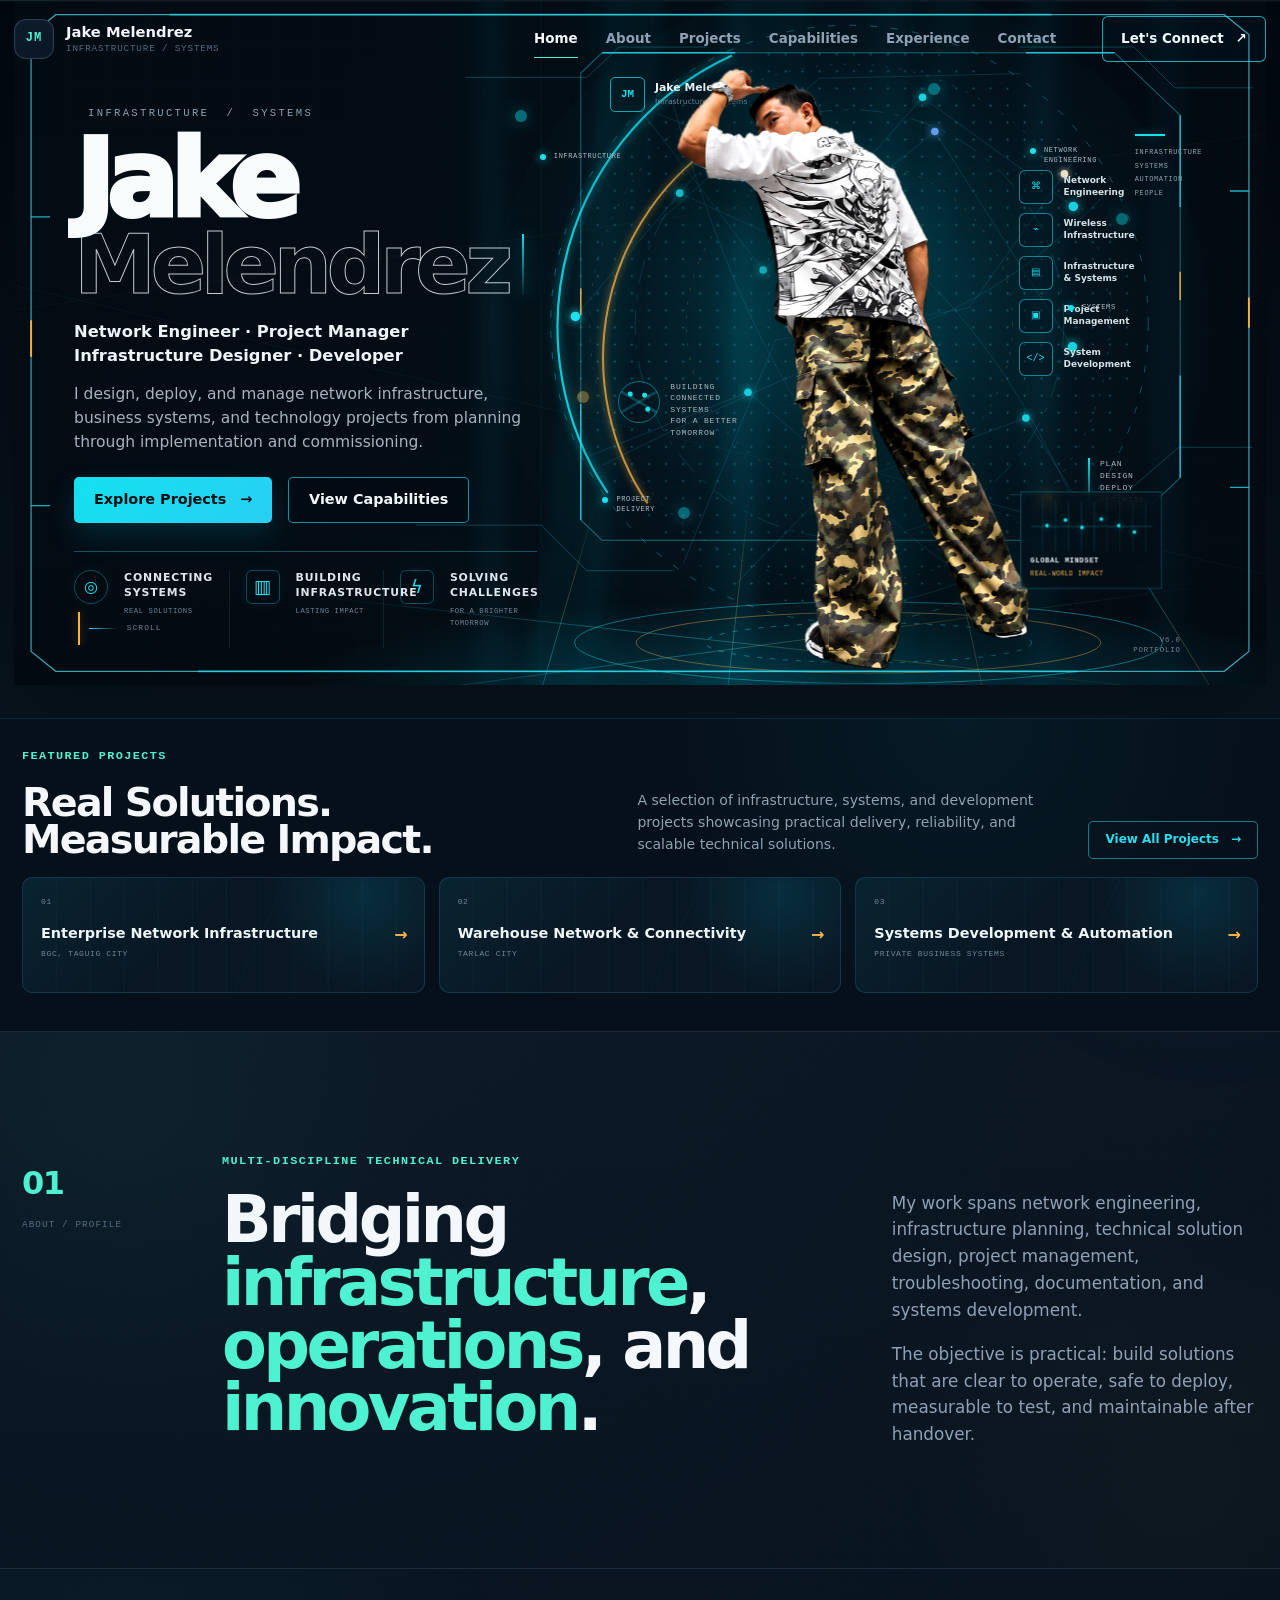
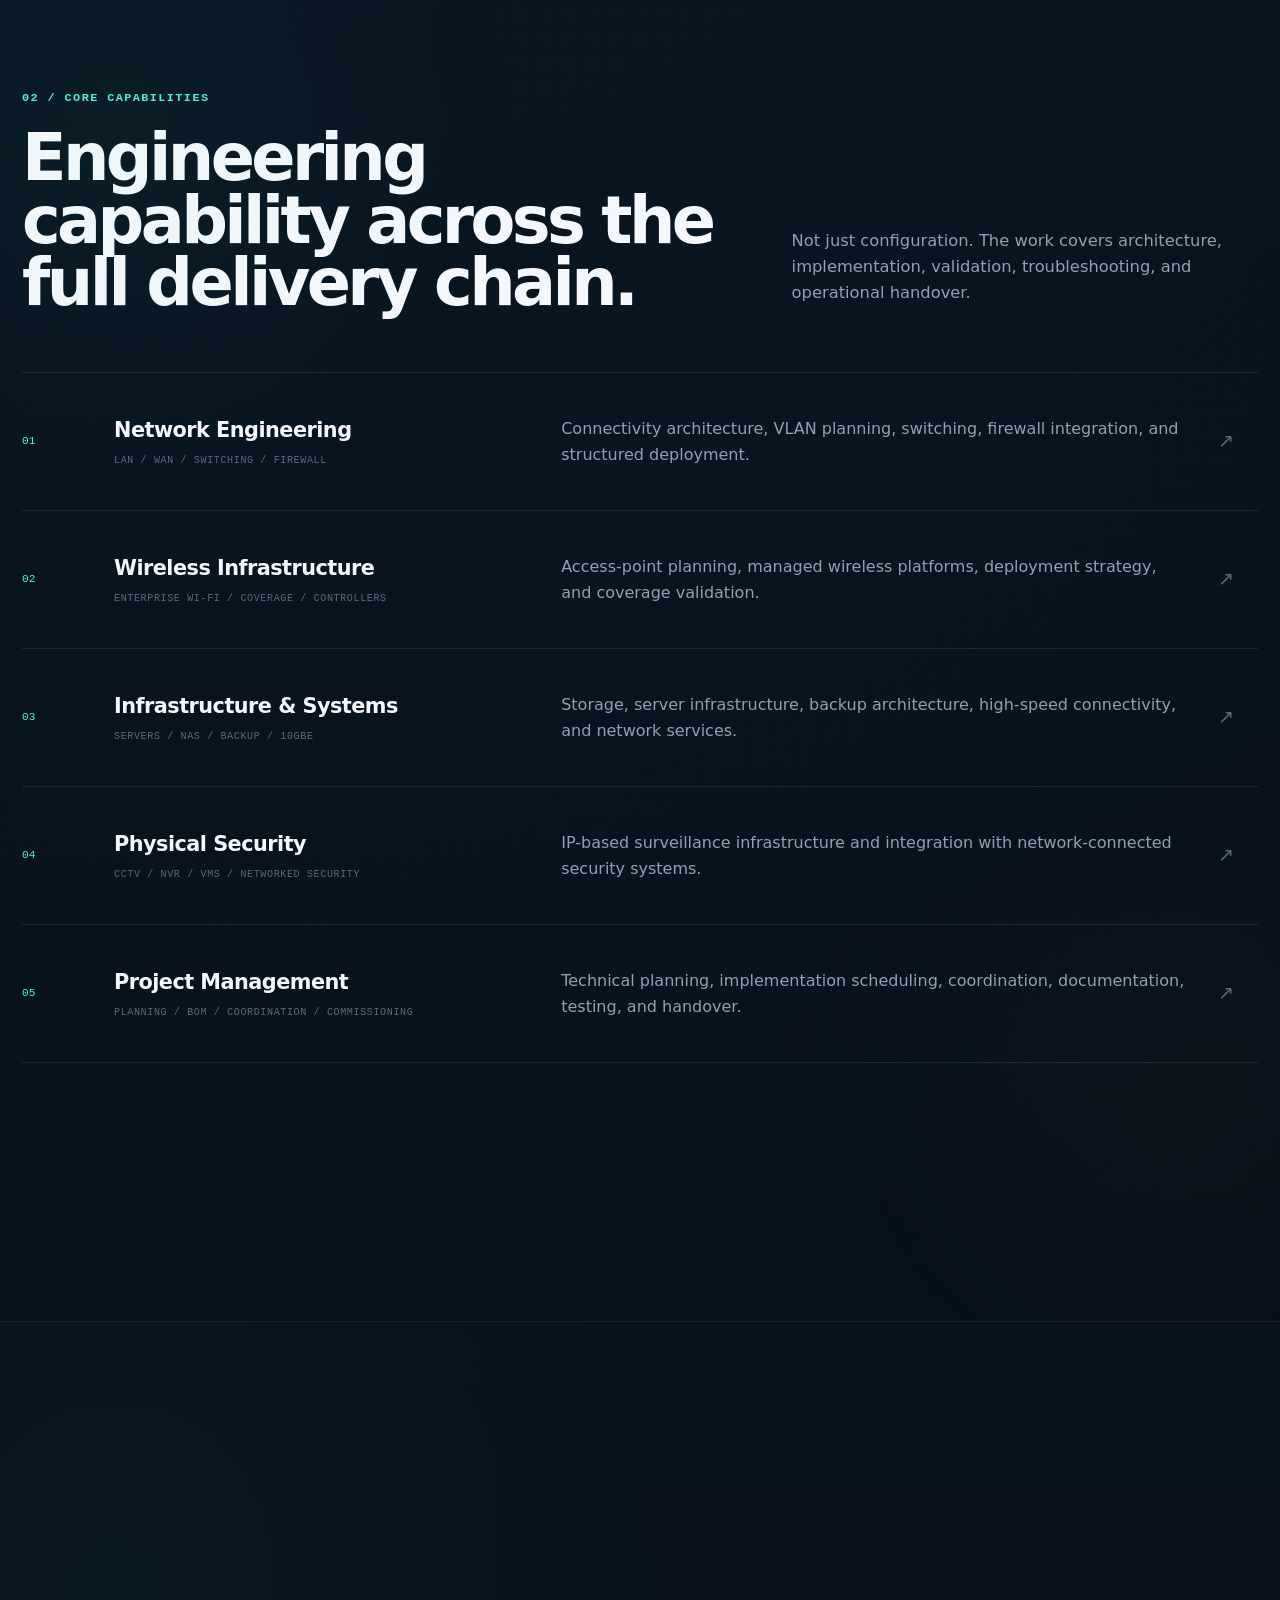
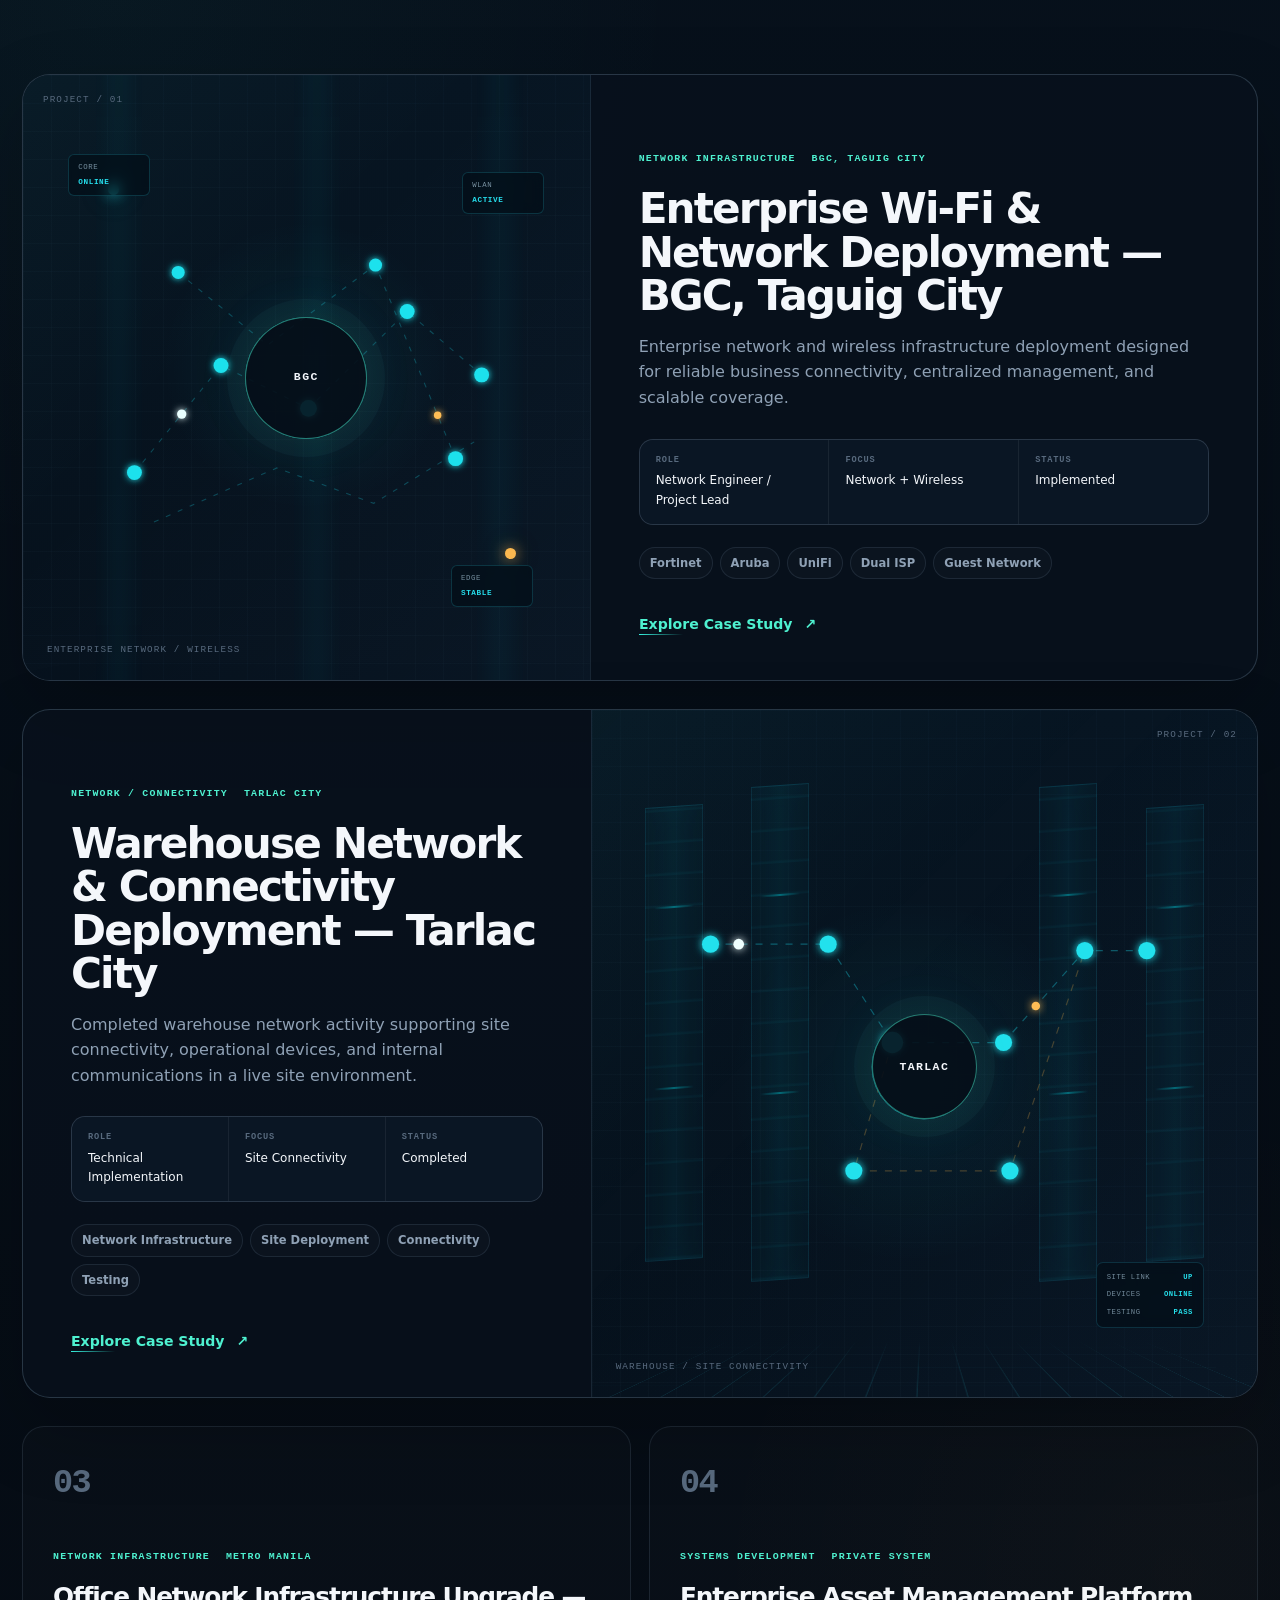
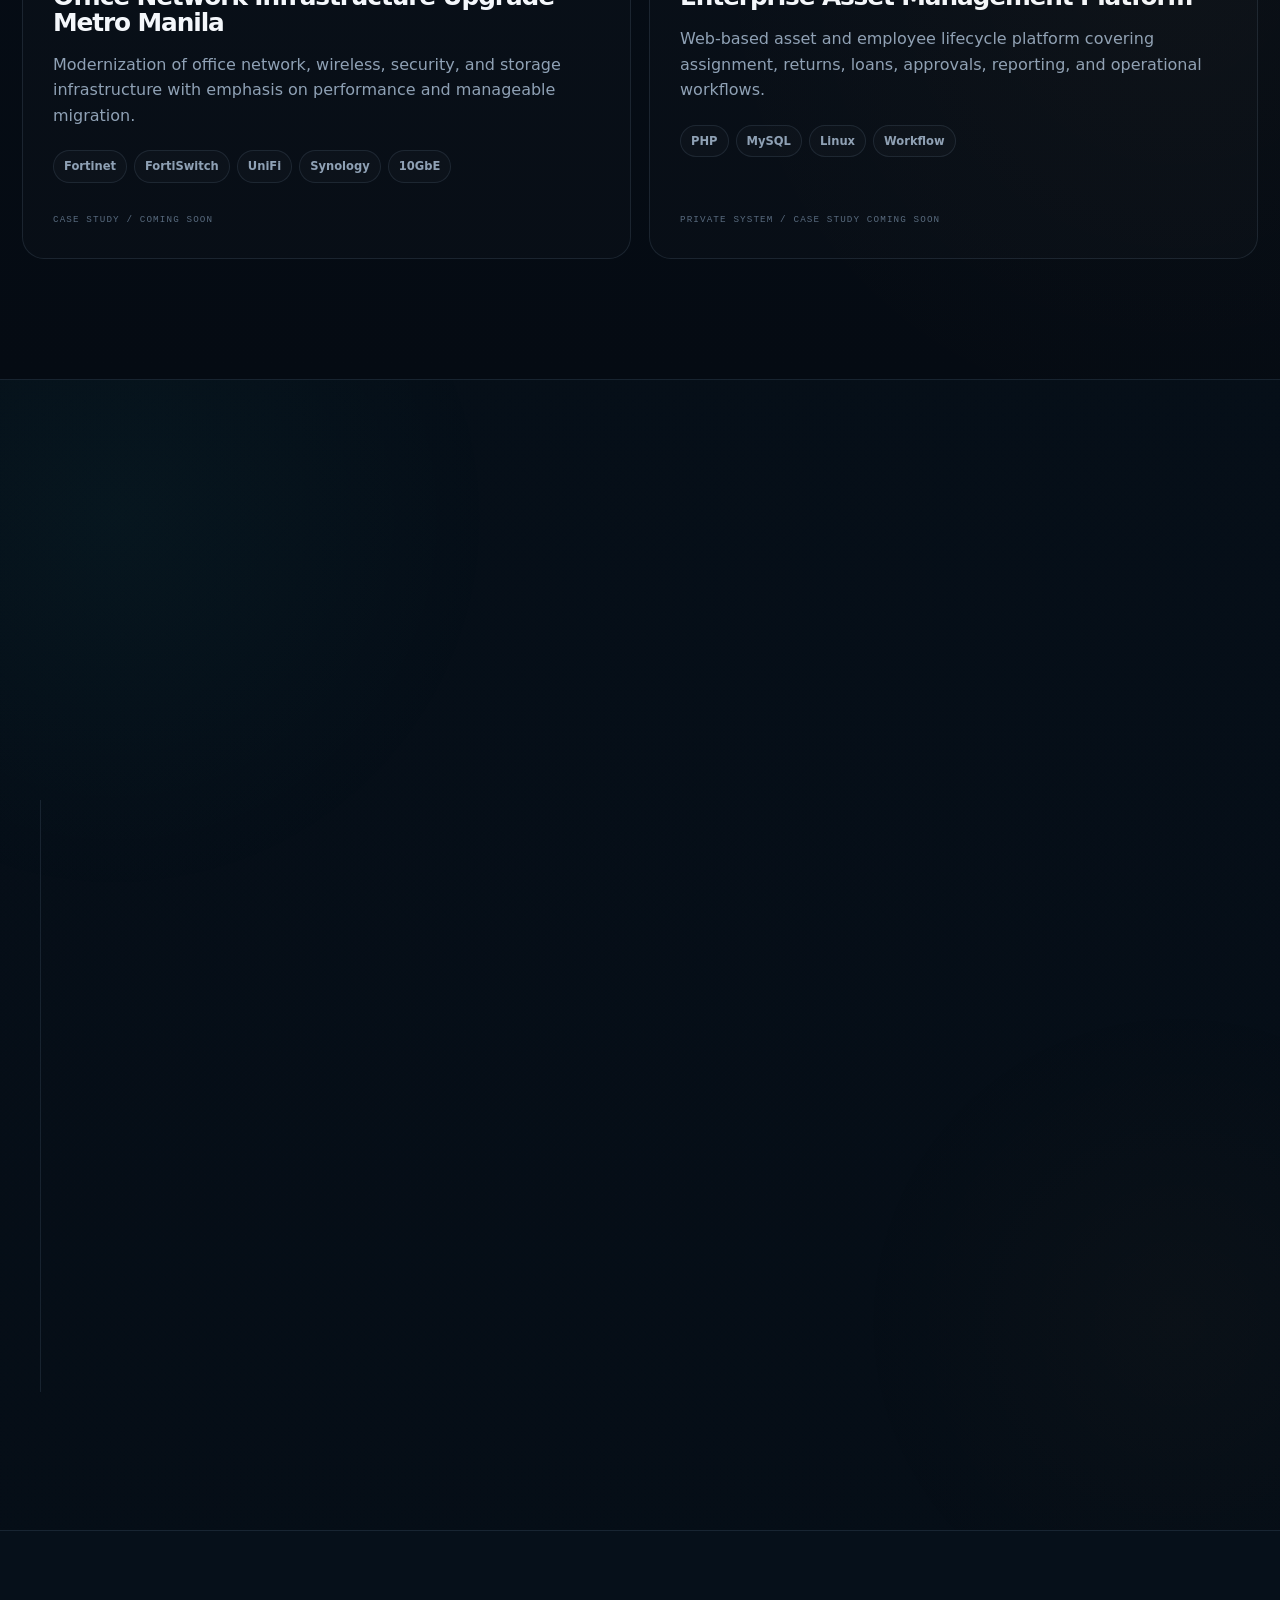
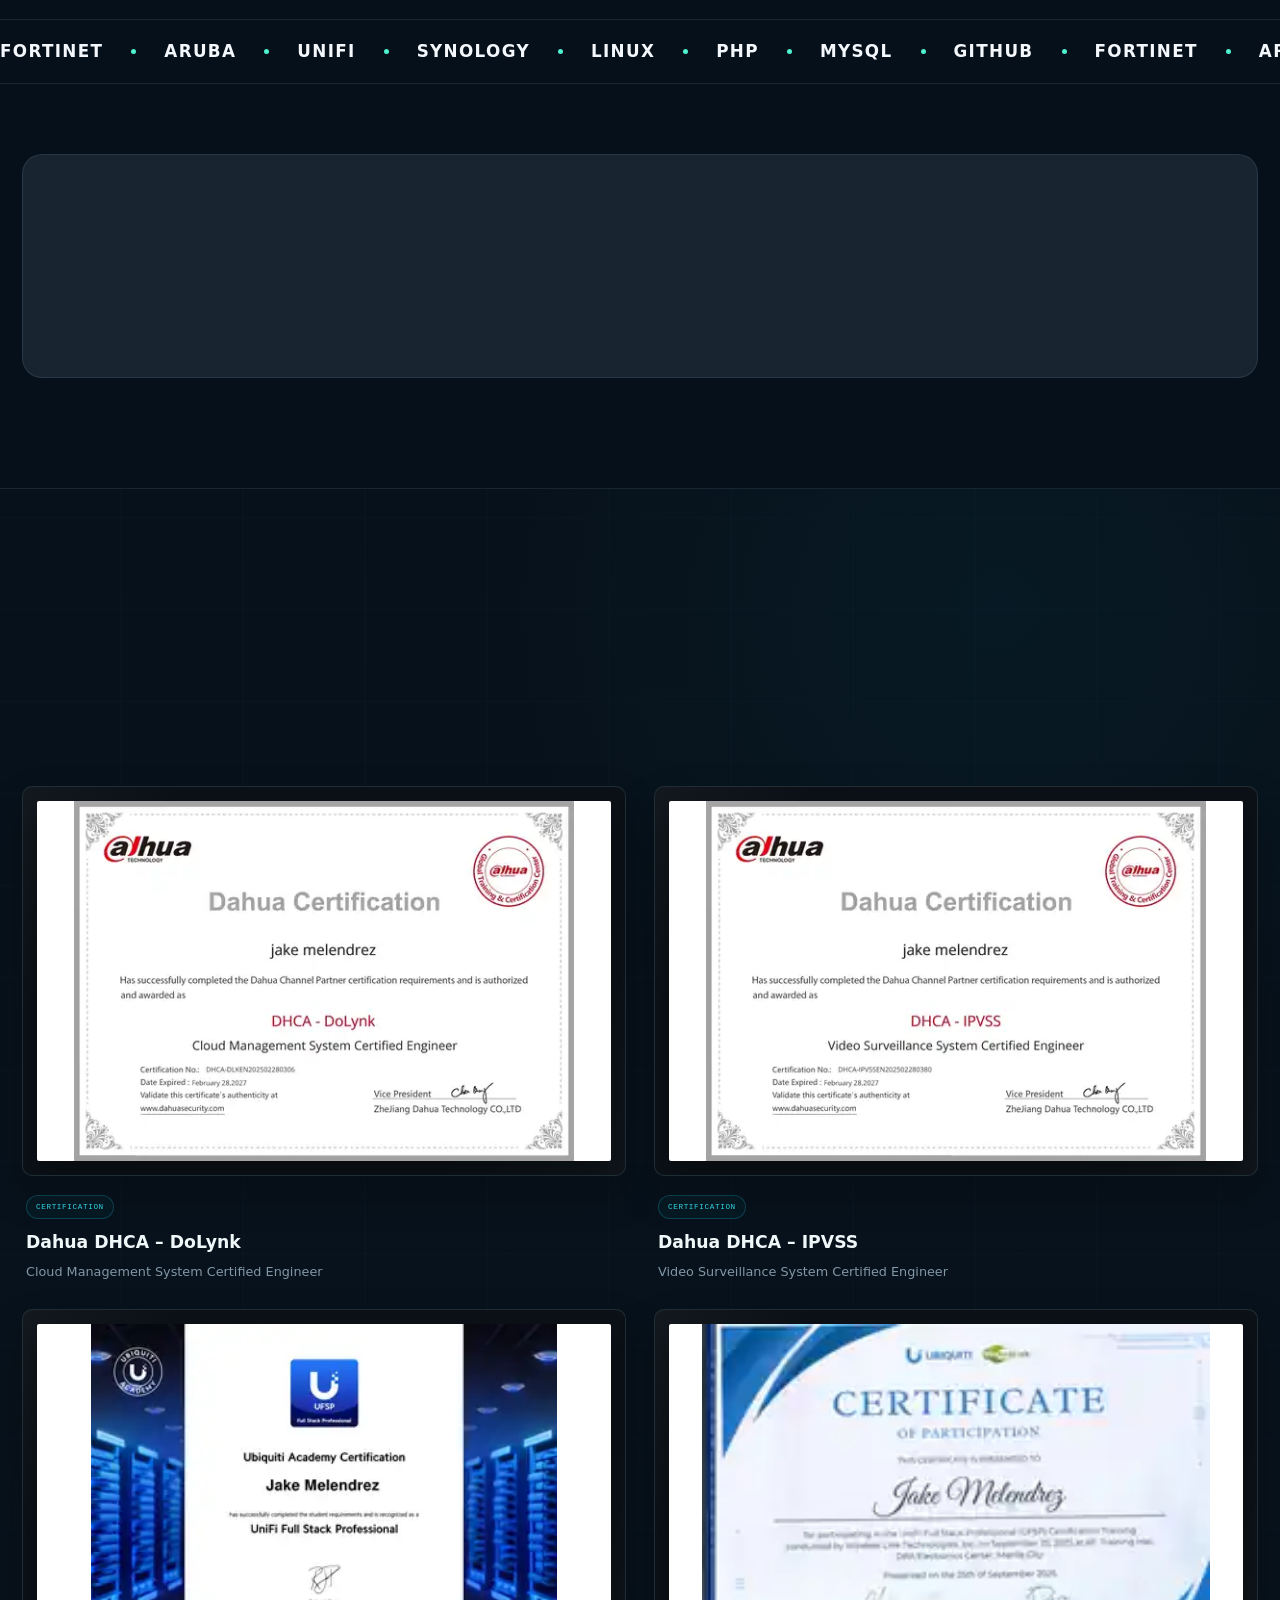
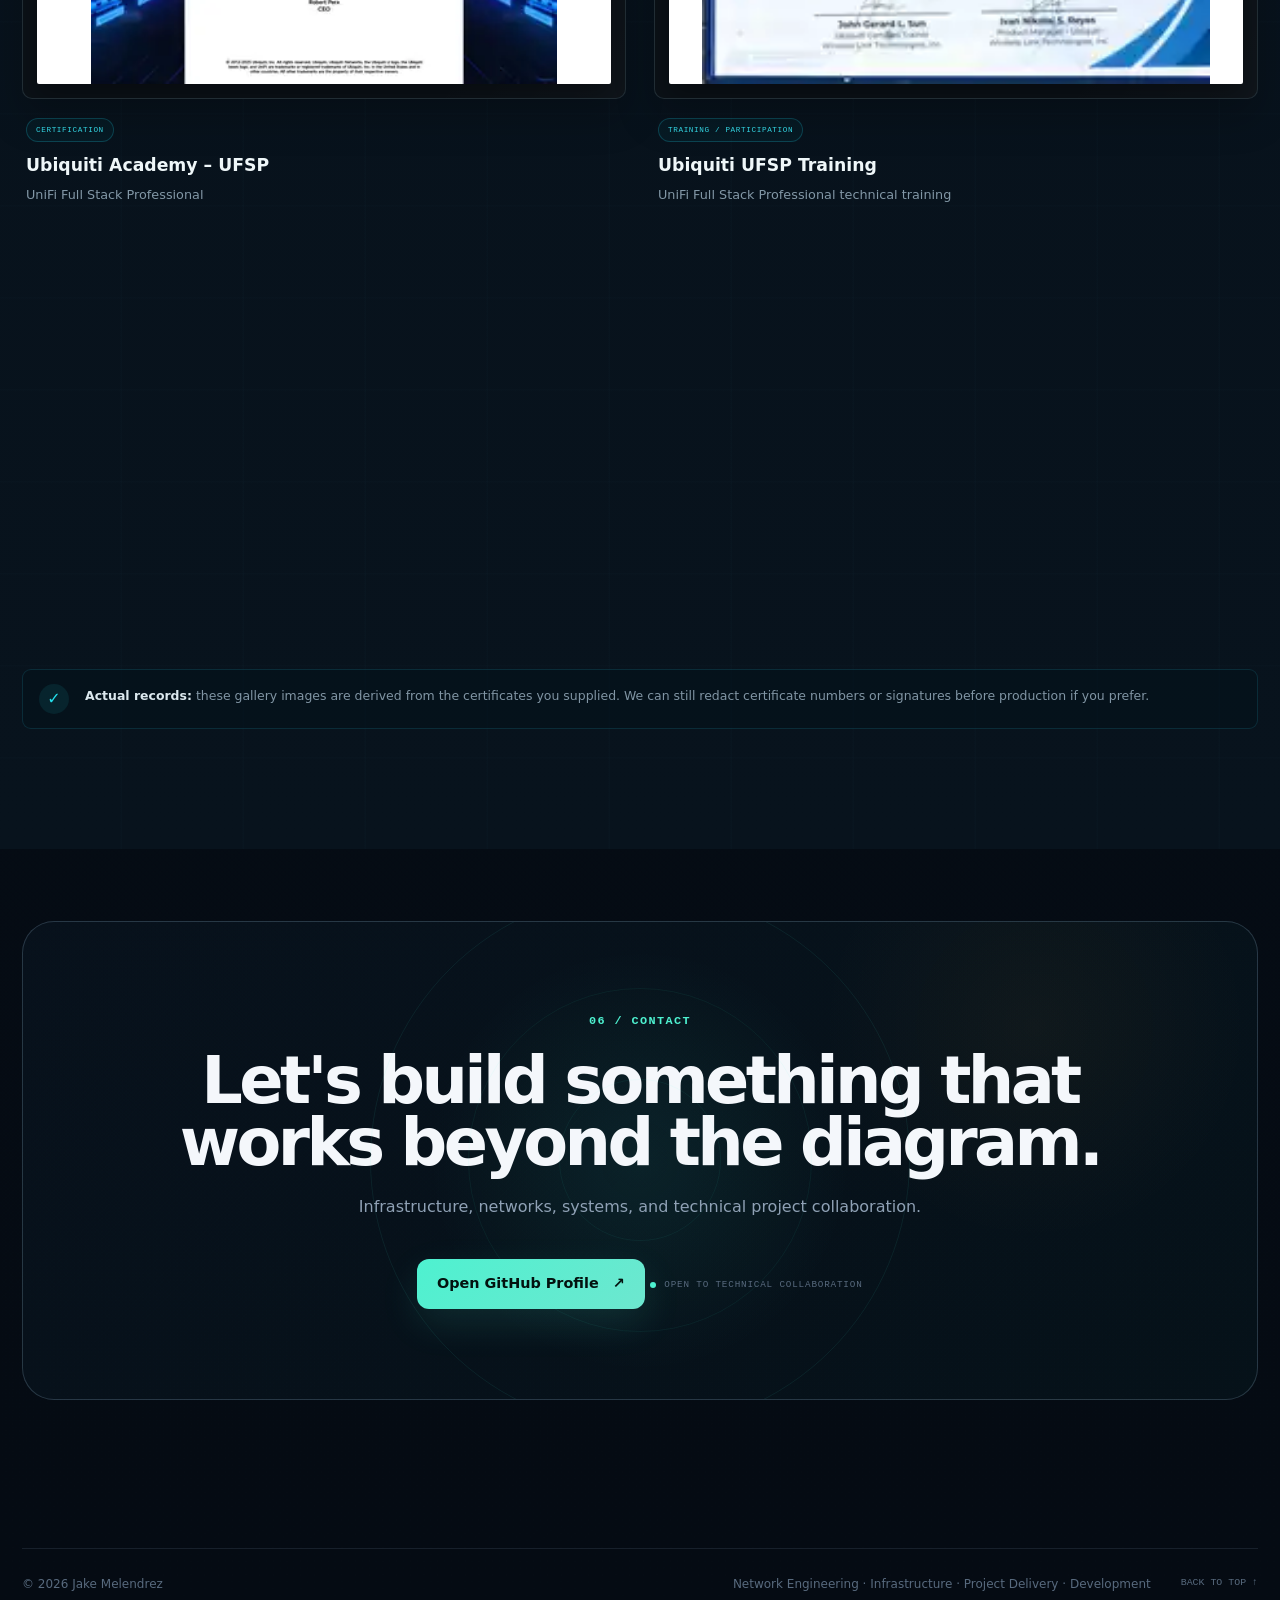
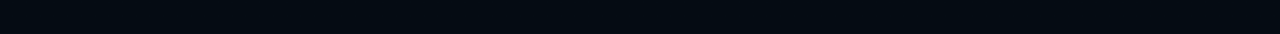
==== index.html @ 77857589 "revert(v6): remove GitHub activity section" ====
<!DOCTYPE html>
<html lang="en">
<head>
  <meta charset="UTF-8">
  <meta name="viewport" content="width=device-width, initial-scale=1.0">
  <meta name="theme-color" content="#050b13">
  <meta name="description" content="Professional portfolio of Jake Melendrez — Network Engineer, Project Manager, Infrastructure Designer, and Developer.">
  <meta property="og:title" content="Jake Melendrez | Network Engineer, Project Manager & Developer">
  <meta property="og:description" content="Network engineering, infrastructure design, project delivery, and systems development portfolio.">
  <meta property="og:type" content="website">
  <meta property="og:url" content="https://jumelendrez.github.io/">
  <title>Jake Melendrez | Network Engineer, Project Manager & Developer</title>
  <link rel="stylesheet" href="assets/css/styles.css">
  <link rel="stylesheet" href="assets/css/v6.css">
  <script src="assets/js/main.js" defer></script>
  <script src="assets/js/v6.js" defer></script>
</head>
<body class="v6-page">
  <a class="skip-link" href="#main-content">Skip to content</a>

  <div class="scroll-progress" aria-hidden="true"><span id="scroll-progress-bar"></span></div>
  <div class="ambient ambient-one" aria-hidden="true"></div>
  <div class="ambient ambient-two" aria-hidden="true"></div>
  <div class="cursor-glow" aria-hidden="true"></div>

  <header class="site-header">
    <div class="container nav-shell">
      <a class="brand" href="#home" aria-label="Jake Melendrez home">
        <span class="brand-mark" aria-hidden="true">JM</span>
        <span class="brand-copy">
          <strong>Jake Melendrez</strong>
          <small>Infrastructure / Systems</small>
        </span>
      </a>

      <button class="nav-toggle" type="button" aria-expanded="false" aria-controls="site-nav" aria-label="Open navigation">
        <span></span><span></span><span></span>
      </button>

      <nav class="site-nav v6-nav" id="site-nav" aria-label="Primary navigation">
        <a class="is-active" href="#home">Home</a>
        <a href="#about">About</a>
        <a href="#work">Projects</a>
        <a href="#expertise">Capabilities</a>
        <a href="#experience">Experience</a>
        <a href="#contact">Contact</a>
        <a class="nav-cta v6-connect" href="#contact">Let's Connect <span aria-hidden="true">↗</span></a>
      </nav>
    </div>
  </header>

  <main id="main-content">
    <section class="v6-hero" id="home" aria-labelledby="v6-title">
      <div class="container v6-wrap">
        <div class="v6-shell">
          <div class="v6-atmosphere" aria-hidden="true">
            <span class="v6-pillar p1"></span><span class="v6-pillar p2"></span><span class="v6-pillar p3"></span>
            <span class="v6-pillar p4"></span><span class="v6-pillar p5"></span><span class="v6-pillar p6"></span>
            <span class="v6-bokeh b1"></span><span class="v6-bokeh b2"></span><span class="v6-bokeh b3"></span>
            <span class="v6-bokeh b4"></span><span class="v6-bokeh b5"></span><span class="v6-bokeh b6"></span>
          </div>
          <svg class="v6-frame" viewBox="0 0 1320 900" preserveAspectRatio="none" aria-hidden="true">
            <path class="v6-frame-main" d="M44 18H1276L1302 44V856L1276 882H44L18 856V44Z"/>
            <path class="v6-frame-top" d="M164 18H1094"/>
            <path class="v6-frame-bottom" d="M194 882H1122"/>
            <path class="v6-frame-notch" d="M18 284H38M18 664H38M1282 250H1302M1282 640H1302"/>
            <path class="v6-frame-amber" d="M18 420V468M1302 390V430"/>
          </svg>

          <svg class="v6-scene" viewBox="0 0 1320 900" preserveAspectRatio="xMidYMid slice" aria-hidden="true">
            <defs>
              <pattern id="v6Grid" width="44" height="44" patternUnits="userSpaceOnUse">
                <path d="M44 0H0V44" fill="none" stroke="#2b8aa7" stroke-opacity=".075" stroke-width="1"/>
              </pattern>
              <pattern id="v6Dots" width="18" height="18" patternUnits="userSpaceOnUse">
                <circle cx="1.6" cy="1.6" r="1.1" fill="#20dbef" fill-opacity=".36"/>
              </pattern>
              <radialGradient id="v6Aura" cx="50%" cy="45%" r="56%">
                <stop offset="0%" stop-color="#16dff2" stop-opacity=".16"/>
                <stop offset="40%" stop-color="#16dff2" stop-opacity=".06"/>
                <stop offset="100%" stop-color="#16dff2" stop-opacity="0"/>
              </radialGradient>
              <linearGradient id="v6Floor" x1="0" y1="0" x2="1" y2="0">
                <stop offset="0%" stop-color="#0de4f4" stop-opacity="0"/>
                <stop offset="38%" stop-color="#0de4f4" stop-opacity=".62"/>
                <stop offset="66%" stop-color="#ffb548" stop-opacity=".42"/>
                <stop offset="100%" stop-color="#0de4f4" stop-opacity="0"/>
              </linearGradient>
              <filter id="v6GlowCyan" x="-80%" y="-80%" width="260%" height="260%">
                <feGaussianBlur stdDeviation="5" result="blur"/>
                <feMerge><feMergeNode in="blur"/><feMergeNode in="SourceGraphic"/></feMerge>
              </filter>
              <filter id="v6GlowAmber" x="-80%" y="-80%" width="260%" height="260%">
                <feGaussianBlur stdDeviation="4" result="blur"/>
                <feMerge><feMergeNode in="blur"/><feMergeNode in="SourceGraphic"/></feMerge>
              </filter>
              <clipPath id="v6GlobeClip">
                <circle cx="825" cy="430" r="300"/>
              </clipPath>
            </defs>

            <rect x="0" y="0" width="1320" height="900" fill="url(#v6Grid)" opacity=".42"/>
            <ellipse cx="825" cy="430" rx="380" ry="360" fill="url(#v6Aura)"/>

            <g class="v6-beams">
              <path d="M584 0L642 0L544 900L472 900Z"/>
              <path d="M744 0L790 0L706 900L646 900Z"/>
              <path d="M924 0L962 0L886 900L836 900Z"/>
            </g>

            <g clip-path="url(#v6GlobeClip)" class="v6-globe-dots">
              <rect x="500" y="100" width="650" height="650" fill="url(#v6Dots)"/>
              <path d="M532 242C646 130 795 102 942 143C1075 181 1149 280 1152 407C1155 538 1077 649 942 702C785 764 623 721 528 606C449 510 449 335 532 242Z"/>
              <path d="M560 184C695 236 788 271 888 365C982 454 1030 545 1084 667"/>
              <path d="M542 590C661 530 776 476 903 428C1000 391 1082 313 1140 242"/>
              <path d="M618 124C652 248 687 361 744 468C812 595 891 673 1011 730"/>
            </g>

            <g class="v6-orbits">
              <circle class="v6-orbit v6-orbit-1" cx="825" cy="430" r="315"/>
              <circle class="v6-orbit v6-orbit-2" cx="825" cy="430" r="274"/>
              <circle class="v6-orbit v6-orbit-3" cx="825" cy="430" r="226"/>
              <circle class="v6-orbit v6-orbit-4" cx="825" cy="430" r="172"/>
              <path class="v6-arc-cyan" d="M570 608A315 315 0 0 1 701 147"/>
              <path class="v6-arc-amber" d="M612 619A274 274 0 0 1 690 236"/>
            </g>

            <g class="v6-network">
              <path d="M536 422L646 292L765 346L902 191L1061 306"/>
              <path d="M606 206L734 373L915 227L1060 454"/>
              <path d="M548 570L718 502L829 596L1011 529L1090 655"/>
              <path d="M650 682L747 447L951 413L1067 250"/>
              <path d="M624 322L793 171L1005 166"/>
              <path d="M704 705L827 580L1006 628"/>
            </g>

            <g class="v6-nodes">
              <circle class="v6-node c" cx="536" cy="422" r="5"/>
              <circle class="v6-node c" cx="646" cy="292" r="4"/>
              <circle class="v6-node a" cx="765" cy="346" r="5"/>
              <circle class="v6-node c" cx="902" cy="191" r="4"/>
              <circle class="v6-node c" cx="1061" cy="306" r="5"/>
              <circle class="v6-node c" cx="734" cy="373" r="4"/>
              <circle class="v6-node b" cx="915" cy="227" r="4"/>
              <circle class="v6-node c" cx="1060" cy="454" r="5"/>
              <circle class="v6-node c" cx="718" cy="502" r="4"/>
              <circle class="v6-node a" cx="829" cy="596" r="4"/>
              <circle class="v6-node c" cx="1011" cy="529" r="4"/>
              <circle class="v6-node c" cx="827" cy="580" r="4"/>
            </g>

            <g class="v6-packets">
              <circle class="v6-packet c" r="5">
                <animateMotion dur="7s" repeatCount="indefinite" path="M536 422L646 292L765 346L902 191"/>
              </circle>
              <circle class="v6-packet a" r="4">
                <animateMotion dur="5.8s" repeatCount="indefinite" path="M650 682L747 447L951 413L1067 250"/>
              </circle>
            </g>

            <g class="v6-floor-rings">
              <ellipse cx="845" cy="766" rx="310" ry="43"/>
              <ellipse cx="845" cy="766" rx="245" ry="32"/>
              <ellipse cx="845" cy="766" rx="172" ry="21"/>
            </g>
            <g class="v6-floor-lines">
              <path d="M220 774H1250"/>
              <path d="M250 716L1198 820"/>
              <path d="M270 830L1204 706"/>
              <path d="M560 610L480 885"/>
              <path d="M720 606L688 892"/>
              <path d="M920 605L982 892"/>
              <path d="M1080 610L1246 878"/>
            </g>

            <g class="v6-circuit-traces">
              <path d="M420 170H548L582 138H674"/>
              <path d="M1004 138H1125L1168 181H1250"/>
              <path d="M368 642H500L548 690H640"/>
              <path d="M994 610H1114L1172 560H1250"/>
            </g>
          </svg>

          <div class="v6-copy" data-reveal="left">
            <p class="v6-eyebrow">INFRASTRUCTURE&nbsp;&nbsp;/&nbsp;&nbsp;SYSTEMS</p>
            <h1 id="v6-title" class="v6-title">
              <span class="v6-first">Jake</span>
              <span class="v6-last">Melendrez</span>
            </h1>
            <p class="v6-roles">Network Engineer · Project Manager<br>Infrastructure Designer · Developer</p>
            <p class="v6-summary">I design, deploy, and manage network infrastructure, business systems, and technology projects from planning through implementation and commissioning.</p>
            <div class="v6-actions">
              <a class="button button-primary magnetic" href="#work"><span>Explore Projects</span><b aria-hidden="true">→</b></a>
              <a class="button button-ghost magnetic" href="#expertise"><span>View Capabilities</span></a>
            </div>
            <div class="v6-value-strip" aria-label="Professional focus">
              <div class="v6-value"><span class="v6-value-icon" aria-hidden="true">◎</span><p><strong>Connecting<br>Systems</strong><small>Real Solutions</small></p></div>
              <div class="v6-value"><span class="v6-value-icon v6-bars" aria-hidden="true">▥</span><p><strong>Building<br>Infrastructure</strong><small>Lasting Impact</small></p></div>
              <div class="v6-value"><span class="v6-value-icon v6-bolt" aria-hidden="true">ϟ</span><p><strong>Solving Challenges</strong><small>For a brighter tomorrow</small></p></div>
            </div>
          </div>

          <div class="v6-portrait-zone" data-reveal="right">
            <div class="v6-hud-panel" aria-hidden="true">
              <svg class="v6-hud-frame" viewBox="0 0 760 650" preserveAspectRatio="none">
                <path d="M28 1H676L759 84V566L676 649H28L1 622V28Z"/>
                <path d="M28 1H196M564 1H676M759 84V206M759 430V566M1 468V622"/>
                <path class="hud-amber" d="M1 314V350M759 292V330"/>
              </svg>
              <div class="v6-hud-brand">
                <span>JM</span><p><strong>Jake Melendrez</strong><small>Infrastructure / Systems</small></p>
              </div>
              <div class="v6-hud-message"><i></i><p>BUILDING<br>CONNECTED<br>SYSTEMS<br>FOR A BETTER<br>TOMORROW</p></div>
              <div class="v6-hud-capabilities">
                <div><span>⌘</span><b>Network<br>Engineering</b></div>
                <div><span>⌁</span><b>Wireless<br>Infrastructure</b></div>
                <div><span>▤</span><b>Infrastructure<br>&amp; Systems</b></div>
                <div><span>▣</span><b>Project<br>Management</b></div>
                <div><span>&lt;/&gt;</span><b>System<br>Development</b></div>
              </div>
              <div class="v6-plan-stack"><span></span><p>PLAN<br>DESIGN<br>DEPLOY<br>OPTIMIZE</p></div>
            </div>
            <div class="v6-portrait-glow" aria-hidden="true"></div>
            <div class="v6-portrait-rig">
              <img class="v6-portrait" src="assets/images/jake-profile-full-v6.png" alt="Jake Melendrez" width="589" height="1004" loading="eager" decoding="async">
            </div>

            <span class="v6-tag tag-infra"><i></i>Infrastructure</span>
            <span class="v6-tag tag-net"><i></i>Network<br>Engineering</span>
            <span class="v6-tag tag-systems"><i></i>Systems</span>
            <span class="v6-tag tag-delivery"><i></i>Project<br>Delivery</span>

            <aside class="v6-mindset" aria-label="Professional mindset">
              <div class="v6-minimap" aria-hidden="true">
                <i></i><i></i><i></i><i></i><i></i><i></i>
              </div>
              <strong>GLOBAL MINDSET</strong>
              <small>REAL-WORLD IMPACT</small>
            </aside>

            <div class="v6-right-rail" aria-hidden="true">
              <b></b>
              <span>INFRASTRUCTURE</span>
              <span>SYSTEMS</span>
              <span>AUTOMATION</span>
              <span>PEOPLE</span>
            </div>
          </div>

          <div class="v6-scroll" aria-hidden="true"><i></i><span></span>SCROLL</div>
          <div class="v6-version" aria-hidden="true">V6.0<br>PORTFOLIO</div>
          <span class="v6-scan" aria-hidden="true"></span>
        </div>
      </div>
    </section>

    <section class="v6-featured-peek" aria-labelledby="v6-featured-title">
      <div class="container">
        <div class="v6-featured-head">
          <div>
            <p class="section-kicker">FEATURED PROJECTS</p>
            <h2 id="v6-featured-title">Real Solutions.<br>Measurable Impact.</h2>
          </div>
          <p>A selection of infrastructure, systems, and development projects showcasing practical delivery, reliability, and scalable technical solutions.</p>
          <a class="v6-featured-all" href="#work">View All Projects <span aria-hidden="true">→</span></a>
        </div>
        <div class="v6-featured-cards">
          <a href="projects/enterprise-wifi-bgc/" class="v6-feature-card">
            <span>01</span><strong>Enterprise Network Infrastructure</strong><small>BGC, Taguig City</small><b aria-hidden="true">→</b>
          </a>
          <a href="projects/warehouse-network-tarlac/" class="v6-feature-card">
            <span>02</span><strong>Warehouse Network &amp; Connectivity</strong><small>Tarlac City</small><b aria-hidden="true">→</b>
          </a>
          <a href="#work" class="v6-feature-card">
            <span>03</span><strong>Systems Development &amp; Automation</strong><small>Private Business Systems</small><b aria-hidden="true">→</b>
          </a>
        </div>
      </div>
    </section>

    <section class="section about-section" id="about">
      <div class="container editorial-grid">
        <div class="section-code" data-reveal="left">
          <span>01</span>
          <small>ABOUT / PROFILE</small>
        </div>

        <div class="about-main" data-reveal="up">
          <p class="section-kicker">MULTI-DISCIPLINE TECHNICAL DELIVERY</p>
          <h2>Bridging <em>infrastructure</em>, <em>operations</em>, and <em>innovation</em>.</h2>
        </div>

        <div class="about-copy" data-reveal="right">
          <p>My work spans network engineering, infrastructure planning, technical solution design, project management, troubleshooting, documentation, and systems development.</p>
          <p>The objective is practical: build solutions that are clear to operate, safe to deploy, measurable to test, and maintainable after handover.</p>
        </div>
      </div>
    </section>

    <section class="section expertise-section" id="expertise">
      <div class="container">
        <div class="section-header" data-reveal="up">
          <div>
            <p class="section-kicker">02 / CORE CAPABILITIES</p>
            <h2>Engineering capability across the full delivery chain.</h2>
          </div>
          <p>Not just configuration. The work covers architecture, implementation, validation, troubleshooting, and operational handover.</p>
        </div>

        <div class="capability-matrix">
          <article class="capability-row" data-reveal="up">
            <span class="capability-no">01</span>
            <div class="capability-title"><h3>Network Engineering</h3><span>LAN / WAN / Switching / Firewall</span></div>
            <p>Connectivity architecture, VLAN planning, switching, firewall integration, and structured deployment.</p>
            <span class="capability-arrow" aria-hidden="true">↗</span>
          </article>

          <article class="capability-row" data-reveal="up">
            <span class="capability-no">02</span>
            <div class="capability-title"><h3>Wireless Infrastructure</h3><span>Enterprise Wi-Fi / Coverage / Controllers</span></div>
            <p>Access-point planning, managed wireless platforms, deployment strategy, and coverage validation.</p>
            <span class="capability-arrow" aria-hidden="true">↗</span>
          </article>

          <article class="capability-row" data-reveal="up">
            <span class="capability-no">03</span>
            <div class="capability-title"><h3>Infrastructure & Systems</h3><span>Servers / NAS / Backup / 10GbE</span></div>
            <p>Storage, server infrastructure, backup architecture, high-speed connectivity, and network services.</p>
            <span class="capability-arrow" aria-hidden="true">↗</span>
          </article>

          <article class="capability-row" data-reveal="up">
            <span class="capability-no">04</span>
            <div class="capability-title"><h3>Physical Security</h3><span>CCTV / NVR / VMS / Networked Security</span></div>
            <p>IP-based surveillance infrastructure and integration with network-connected security systems.</p>
            <span class="capability-arrow" aria-hidden="true">↗</span>
          </article>

          <article class="capability-row" data-reveal="up">
            <span class="capability-no">05</span>
            <div class="capability-title"><h3>Project Management</h3><span>Planning / BOM / Coordination / Commissioning</span></div>
            <p>Technical planning, implementation scheduling, coordination, documentation, testing, and handover.</p>
            <span class="capability-arrow" aria-hidden="true">↗</span>
          </article>

          <article class="capability-row" data-reveal="up">
            <span class="capability-no">06</span>
            <div class="capability-title"><h3>Systems Development</h3><span>PHP / MySQL / Workflows / Automation</span></div>
            <p>Internal business applications and operational systems built around real workflow requirements.</p>
            <span class="capability-arrow" aria-hidden="true">↗</span>
          </article>
        </div>
      </div>
    </section>

    <section class="section work-section" id="work">
      <div class="container">
        <div class="section-header work-header" data-reveal="up">
          <div>
            <p class="section-kicker">03 / SELECTED WORK</p>
            <h2>Project dossiers, not just screenshots.</h2>
          </div>
          <p>Public case studies are intentionally sanitized. Client identity, exact sites, addressing, security details, and sensitive architecture are withheld.</p>
        </div>

        <div class="dossier-list">
          <article class="dossier dossier-featured" data-reveal="up">
            <div class="dossier-index">PROJECT / 01</div>
            <div class="dossier-visual visual-bgc project-visual-v6">
              <div class="blueprint-grid"></div>
              <div class="bgc-depth" aria-hidden="true">
                <span class="bgc-column c1"></span><span class="bgc-column c2"></span><span class="bgc-column c3"></span>
                <span class="bgc-glow g1"></span><span class="bgc-glow g2"></span>
              </div>
              <svg class="bgc-topology" viewBox="0 0 560 520" aria-hidden="true">
                <defs>
                  <filter id="bgcGlow" x="-80%" y="-80%" width="260%" height="260%">
                    <feGaussianBlur stdDeviation="4" result="blur"/>
                    <feMerge><feMergeNode in="blur"/><feMergeNode in="SourceGraphic"/></feMerge>
                  </filter>
                </defs>
                <g class="bgc-link-lines">
                  <path id="bgcPath1" d="M95 365 L188 250 L282 296 L388 192 L468 260"/>
                  <path id="bgcPath2" d="M142 150 L238 228 L354 142 L440 350"/>
                  <path id="bgcPath3" d="M116 418 L248 360 L352 398 L460 332"/>
                </g>
                <g class="bgc-device-nodes">
                  <circle cx="95" cy="365" r="8"/><circle cx="188" cy="250" r="8"/>
                  <circle cx="282" cy="296" r="9"/><circle cx="388" cy="192" r="8"/>
                  <circle cx="468" cy="260" r="8"/><circle cx="142" cy="150" r="7"/>
                  <circle cx="354" cy="142" r="7"/><circle cx="440" cy="350" r="8"/>
                </g>
                <circle class="bgc-packet cyan" r="5">
                  <animateMotion dur="4.8s" repeatCount="indefinite" path="M95 365 L188 250 L282 296 L388 192 L468 260"/>
                </circle>
                <circle class="bgc-packet amber" r="4">
                  <animateMotion dur="6.2s" repeatCount="indefinite" path="M142 150 L238 228 L354 142 L440 350"/>
                </circle>
              </svg>
              <div class="bgc-core-pulse">
                <span class="bgc-core-ring r1"></span><span class="bgc-core-ring r2"></span><span class="bgc-core-ring r3"></span>
                <div class="visual-core">BGC</div>
              </div>
              <div class="bgc-status-chip s1">CORE <b>ONLINE</b></div>
              <div class="bgc-status-chip s2">WLAN <b>ACTIVE</b></div>
              <div class="bgc-status-chip s3">EDGE <b>STABLE</b></div>
              <span class="visual-caption">ENTERPRISE NETWORK / WIRELESS</span>
            </div>
            <div class="dossier-copy">
              <div class="project-meta"><span>NETWORK INFRASTRUCTURE</span><span>BGC, TAGUIG CITY</span></div>
              <h3>Enterprise Wi-Fi & Network Deployment — BGC, Taguig City</h3>
              <p>Enterprise network and wireless infrastructure deployment designed for reliable business connectivity, centralized management, and scalable coverage.</p>
              <div class="project-facts">
                <span><b>ROLE</b>Network Engineer / Project Lead</span>
                <span><b>FOCUS</b>Network + Wireless</span>
                <span><b>STATUS</b>Implemented</span>
              </div>
              <div class="tag-row"><span>Fortinet</span><span>Aruba</span><span>UniFi</span><span>Dual ISP</span><span>Guest Network</span></div>
              <a class="project-link magnetic" href="projects/enterprise-wifi-bgc/"><span>Explore Case Study</span><b>↗</b></a>
            </div>
          </article>

          <article class="dossier dossier-reverse" data-reveal="up">
            <div class="dossier-index">PROJECT / 02</div>
            <div class="dossier-visual visual-tarlac project-visual-v6">
              <div class="warehouse-lines"></div>
              <div class="tarlac-floor" aria-hidden="true"></div>
              <div class="tarlac-racks" aria-hidden="true">
                <span class="rack rack-a"></span><span class="rack rack-b"></span><span class="rack rack-c"></span><span class="rack rack-d"></span>
              </div>
              <svg class="tarlac-route" viewBox="0 0 560 520" aria-hidden="true">
                <defs>
                  <filter id="tarlacGlow" x="-80%" y="-80%" width="260%" height="260%">
                    <feGaussianBlur stdDeviation="4" result="blur"/>
                    <feMerge><feMergeNode in="blur"/><feMergeNode in="SourceGraphic"/></feMerge>
                  </filter>
                </defs>
                <path class="route-main" d="M80 158 L190 158 L250 250 L354 250 L430 164 L488 164"/>
                <path class="route-branch" d="M250 250 L214 370 L360 370 L430 164"/>
                <g class="route-nodes">
                  <circle cx="80" cy="158" r="8"/><circle cx="190" cy="158" r="8"/>
                  <circle cx="250" cy="250" r="10"/><circle cx="354" cy="250" r="8"/>
                  <circle cx="430" cy="164" r="8"/><circle cx="488" cy="164" r="8"/>
                  <circle cx="214" cy="370" r="8"/><circle cx="360" cy="370" r="8"/>
                </g>
                <circle class="route-packet cyan" r="5">
                  <animateMotion dur="4.4s" repeatCount="indefinite" path="M80 158 L190 158 L250 250 L354 250 L430 164 L488 164"/>
                </circle>
                <circle class="route-packet amber" r="4">
                  <animateMotion dur="5.8s" repeatCount="indefinite" path="M214 370 L250 250 L354 250 L430 164"/>
                </circle>
              </svg>
              <div class="tarlac-core">
                <span class="tarlac-core-pulse p1"></span><span class="tarlac-core-pulse p2"></span>
                <div class="visual-core visual-core-small">TARLAC</div>
              </div>
              <div class="tarlac-ops">
                <span>SITE LINK <b>UP</b></span>
                <span>DEVICES <b>ONLINE</b></span>
                <span>TESTING <b>PASS</b></span>
              </div>
              <span class="visual-caption">WAREHOUSE / SITE CONNECTIVITY</span>
            </div>
            <div class="dossier-copy">
              <div class="project-meta"><span>NETWORK / CONNECTIVITY</span><span>TARLAC CITY</span></div>
              <h3>Warehouse Network & Connectivity Deployment — Tarlac City</h3>
              <p>Completed warehouse network activity supporting site connectivity, operational devices, and internal communications in a live site environment.</p>
              <div class="project-facts">
                <span><b>ROLE</b>Technical Implementation</span>
                <span><b>FOCUS</b>Site Connectivity</span>
                <span><b>STATUS</b>Completed</span>
              </div>
              <div class="tag-row"><span>Network Infrastructure</span><span>Site Deployment</span><span>Connectivity</span><span>Testing</span></div>
              <a class="project-link magnetic" href="projects/warehouse-network-tarlac/"><span>Explore Case Study</span><b>↗</b></a>
            </div>
          </article>

          <div class="dossier-secondary-grid">
            <article class="mini-dossier" data-reveal="up">
              <span class="mini-no">03</span>
              <div class="project-meta"><span>NETWORK INFRASTRUCTURE</span><span>METRO MANILA</span></div>
              <h3>Office Network Infrastructure Upgrade — Metro Manila</h3>
              <p>Modernization of office network, wireless, security, and storage infrastructure with emphasis on performance and manageable migration.</p>
              <div class="tag-row"><span>Fortinet</span><span>FortiSwitch</span><span>UniFi</span><span>Synology</span><span>10GbE</span></div>
              <span class="coming-soon">CASE STUDY / COMING SOON</span>
            </article>

            <article class="mini-dossier" data-reveal="up">
              <span class="mini-no">04</span>
              <div class="project-meta"><span>SYSTEMS DEVELOPMENT</span><span>PRIVATE SYSTEM</span></div>
              <h3>Enterprise Asset Management Platform</h3>
              <p>Web-based asset and employee lifecycle platform covering assignment, returns, loans, approvals, reporting, and operational workflows.</p>
              <div class="tag-row"><span>PHP</span><span>MySQL</span><span>Linux</span><span>Workflow</span></div>
              <span class="coming-soon">PRIVATE SYSTEM / CASE STUDY COMING SOON</span>
            </article>
          </div>
        </div>
      </div>
    </section>

    <section class="section experience-section" id="experience">
      <div class="container">
        <div class="section-header" data-reveal="up">
          <div><p class="section-kicker">04 / EXPERIENCE</p><h2>Roles built around solving and delivering.</h2></div>
        </div>

        <div class="experience-rail">
          <div class="experience-progress" aria-hidden="true"><span></span></div>

          <article class="experience-item" data-reveal="left">
            <span class="experience-dot"></span>
            <div class="experience-code">INFRASTRUCTURE DELIVERY</div>
            <h3>Network Engineer / Project Manager</h3>
            <p>Network and infrastructure project delivery, technical planning, implementation, client coordination, troubleshooting, testing, and commissioning.</p>
          </article>

          <article class="experience-item" data-reveal="left">
            <span class="experience-dot"></span>
            <div class="experience-code">SOLUTION DESIGN</div>
            <h3>Technical Solutions / Pre-Sales</h3>
            <p>Solution design, BOM preparation, technical proposals, product evaluation, and client requirements analysis.</p>
          </article>

          <article class="experience-item" data-reveal="left">
            <span class="experience-dot"></span>
            <div class="experience-code">BUSINESS SYSTEMS</div>
            <h3>Systems Development</h3>
            <p>Internal application development, workflow design, database-backed systems, automation, and technical documentation.</p>
          </article>
        </div>
      </div>
    </section>

    <section class="tech-section" id="technologies">
      <div class="tech-marquee" aria-label="Technologies and platforms">
        <div class="tech-track">
          <span>FORTINET</span><i></i><span>ARUBA</span><i></i><span>UNIFI</span><i></i><span>SYNOLOGY</span><i></i><span>LINUX</span><i></i><span>PHP</span><i></i><span>MYSQL</span><i></i><span>GITHUB</span><i></i>
          <span aria-hidden="true">FORTINET</span><i aria-hidden="true"></i><span aria-hidden="true">ARUBA</span><i aria-hidden="true"></i><span aria-hidden="true">UNIFI</span><i aria-hidden="true"></i><span aria-hidden="true">SYNOLOGY</span><i aria-hidden="true"></i><span aria-hidden="true">LINUX</span><i aria-hidden="true"></i><span aria-hidden="true">PHP</span><i aria-hidden="true"></i><span aria-hidden="true">MYSQL</span><i aria-hidden="true"></i><span aria-hidden="true">GITHUB</span><i aria-hidden="true"></i>
        </div>
      </div>

      <div class="container tech-groups">
        <article data-reveal="up"><span>01</span><h3>Networking & Security</h3><p>Fortinet · FortiGate · FortiSwitch · Aruba · UniFi</p></article>
        <article data-reveal="up"><span>02</span><h3>Infrastructure</h3><p>Synology · Linux · Windows · NAS · 10GbE</p></article>
        <article data-reveal="up"><span>03</span><h3>Development</h3><p>PHP · MySQL · HTML · CSS · JavaScript · Git · GitHub</p></article>
        <article data-reveal="up"><span>04</span><h3>Project / Engineering</h3><p>Network Design · Documentation · BOM Planning · Testing · Commissioning</p></article>
      </div>
    </section>

    <section class="section credential-section v6-credentials actual-credentials" id="certifications">
      <div class="container">
        <div class="v6-credential-head" data-reveal="up">
          <div>
            <p class="section-kicker">05 / CERTIFICATIONS &amp; TRAINING</p>
            <h2>Actual certifications &amp; training records.</h2>
          </div>
          <p>Selected credentials from vendor certification and technical training. The gallery now uses the actual certificates you provided instead of generated certificate templates.</p>
        </div>

        <div class="actual-credential-grid" data-reveal="up">
          <article class="actual-credential-card">
            <a class="actual-certificate-image" href="assets/images/credentials/dahua-dolynk.webp" target="_blank" rel="noopener" aria-label="Open Dahua DoLynk certificate">
              <img src="assets/images/credentials/dahua-dolynk.webp" alt="Dahua DHCA DoLynk certificate for Jake Melendrez" loading="lazy" decoding="async">
              <span class="certificate-view">View certificate ↗</span>
            </a>
            <div class="actual-credential-meta">
              <span class="credential-type">Certification</span>
              <h3>Dahua DHCA – DoLynk</h3>
              <p>Cloud Management System Certified Engineer</p>
            </div>
          </article>

          <article class="actual-credential-card">
            <a class="actual-certificate-image" href="assets/images/credentials/dahua-ipvss.webp" target="_blank" rel="noopener" aria-label="Open Dahua IPVSS certificate">
              <img src="assets/images/credentials/dahua-ipvss.webp" alt="Dahua DHCA IPVSS certificate for Jake Melendrez" loading="lazy" decoding="async">
              <span class="certificate-view">View certificate ↗</span>
            </a>
            <div class="actual-credential-meta">
              <span class="credential-type">Certification</span>
              <h3>Dahua DHCA – IPVSS</h3>
              <p>Video Surveillance System Certified Engineer</p>
            </div>
          </article>

          <article class="actual-credential-card">
            <a class="actual-certificate-image portrait-certificate" href="assets/images/credentials/ubiquiti-ufsp-academy.webp" target="_blank" rel="noopener" aria-label="Open Ubiquiti Academy certificate">
              <img src="assets/images/credentials/ubiquiti-ufsp-academy.webp" alt="Ubiquiti Academy UniFi Full Stack Professional certificate for Jake Melendrez" loading="lazy" decoding="async">
              <span class="certificate-view">View certificate ↗</span>
            </a>
            <div class="actual-credential-meta">
              <span class="credential-type">Certification</span>
              <h3>Ubiquiti Academy – UFSP</h3>
              <p>UniFi Full Stack Professional</p>
            </div>
          </article>

          <article class="actual-credential-card">
            <a class="actual-certificate-image" href="assets/images/credentials/ubiquiti-ufsp-participation.webp" target="_blank" rel="noopener" aria-label="Open Ubiquiti UFSP participation certificate">
              <img src="assets/images/credentials/ubiquiti-ufsp-participation.webp" alt="Ubiquiti UFSP certificate of participation for Jake Melendrez" loading="lazy" decoding="async">
              <span class="certificate-view">View certificate ↗</span>
            </a>
            <div class="actual-credential-meta">
              <span class="credential-type">Training / Participation</span>
              <h3>Ubiquiti UFSP Training</h3>
              <p>UniFi Full Stack Professional technical training</p>
            </div>
          </article>
        </div>

        <div class="supplemental-training" data-reveal="up">
          <div class="supplemental-training-head">
            <div>
              <span class="section-kicker">ADDITIONAL TECHNICAL TRAINING</span>
              <h3>Training records beyond the certificate gallery.</h3>
            </div>
            <p>These records reflect technical training you completed or attended, but no supporting certificate is currently available for publication.</p>
          </div>

          <div class="supplemental-training-grid">
            <article class="training-record training-record-fortinet">
              <div class="training-record-top">
                <div class="training-brand training-brand-fortinet">FORTINET</div>
                <span class="training-record-type">Technical Training</span>
              </div>
              <h4>Fortinet Firewall Training</h4>
              <p class="training-record-focus">Firewall / Network Security</p>
              <div class="training-record-status">
                <span>Record status</span>
                <strong>Training attended</strong>
              </div>
              <p class="training-record-note">Supporting certificate not currently available.</p>
            </article>

            <article class="training-record training-record-aruba">
              <div class="training-record-top">
                <div class="training-brand training-brand-aruba">ARUBA</div>
                <span class="training-record-type">Technical Training</span>
              </div>
              <h4>Aruba Networking Training</h4>
              <p class="training-record-focus">Networking / Infrastructure</p>
              <div class="training-record-status">
                <span>Record status</span>
                <strong>Training attended</strong>
              </div>
              <p class="training-record-note">Supporting certificate not currently available.</p>
            </article>
          </div>
        </div>

        <div class="actual-credential-note" data-reveal="up">
          <span aria-hidden="true">✓</span>
          <p><strong>Actual records:</strong> these gallery images are derived from the certificates you supplied. We can still redact certificate numbers or signatures before production if you prefer.</p>
        </div>
      </div>
    </section>

    <section class="section contact-section" id="contact">
      <div class="container">
        <div class="contact-shell" data-reveal="up">
          <div class="contact-radar" aria-hidden="true"></div>
          <p class="section-kicker">06 / CONTACT</p>
          <h2>Let's build something that works beyond the diagram.</h2>
          <p>Infrastructure, networks, systems, and technical project collaboration.</p>
          <a class="button button-primary magnetic" href="https://github.com/jumelendrez" target="_blank" rel="noreferrer"><span>Open GitHub Profile</span><b>↗</b></a>
          <div class="contact-status"><span></span>OPEN TO TECHNICAL COLLABORATION</div>
        </div>
      </div>
    </section>
  </main>

  <footer class="site-footer">
    <div class="container footer-inner">
      <p>© <span id="current-year">2026</span> Jake Melendrez</p>
      <p>Network Engineering · Infrastructure · Project Delivery · Development</p>
      <a href="#top">BACK TO TOP ↑</a>
    </div>
  </footer>
</body>
</html>
---- assets/css/styles.css ----
:root{
  --bg:#050b13;
  --bg-2:#08111d;
  --panel:#0a1624;
  --panel-2:#0d1c2d;
  --text:#f4f7fb;
  --muted:#8fa1b5;
  --faint:#586a7e;
  --line:rgba(155,190,220,.12);
  --line-strong:rgba(155,190,220,.22);
  --cyan:#4ef1d0;
  --cyan-soft:rgba(78,241,208,.12);
  --blue:#70a7ff;
  --amber:#ffbf69;
  --danger:#ff7c7c;
  --max:1280px;
  --radius:24px;
  --shadow:0 28px 90px rgba(0,0,0,.34);
  --mono:"SFMono-Regular",Consolas,"Liberation Mono",Menlo,monospace;
}
*{box-sizing:border-box}
html{scroll-behavior:smooth}
body{
  margin:0;
  min-width:320px;
  background:
    radial-gradient(circle at 18% 8%,rgba(37,82,116,.18),transparent 30%),
    linear-gradient(180deg,#050b13 0%,#06101a 38%,#050b13 100%);
  color:var(--text);
  font-family:Inter,ui-sans-serif,system-ui,-apple-system,BlinkMacSystemFont,"Segoe UI",sans-serif;
  line-height:1.6;
  -webkit-font-smoothing:antialiased;
  overflow-x:hidden;
}
body::before{
  content:"";
  position:fixed;
  inset:0;
  z-index:-4;
  pointer-events:none;
  background-image:
    linear-gradient(rgba(120,160,190,.028) 1px,transparent 1px),
    linear-gradient(90deg,rgba(120,160,190,.028) 1px,transparent 1px);
  background-size:42px 42px;
  mask-image:linear-gradient(to bottom,rgba(0,0,0,.85),transparent 92%);
}
a{color:inherit}
button,a{-webkit-tap-highlight-color:transparent}
img,svg{max-width:100%;display:block}
:focus-visible{outline:3px solid var(--cyan);outline-offset:4px}
::selection{background:var(--cyan);color:#03100e}

.skip-link{
  position:fixed;
  left:16px;
  top:-100px;
  z-index:1000;
  padding:10px 14px;
  background:var(--text);
  color:var(--bg);
  border-radius:10px;
}
.skip-link:focus{top:16px}

.scroll-progress{
  position:fixed;
  inset:0 0 auto;
  height:2px;
  z-index:300;
  background:rgba(255,255,255,.03);
}
.scroll-progress span{
  display:block;
  width:0;
  height:100%;
  background:linear-gradient(90deg,var(--cyan),var(--blue));
  box-shadow:0 0 20px rgba(78,241,208,.55);
}
.ambient{
  position:fixed;
  width:460px;
  height:460px;
  border-radius:50%;
  filter:blur(90px);
  opacity:.06;
  pointer-events:none;
  z-index:-3;
}
.ambient-one{background:var(--cyan);left:-150px;top:18%}
.ambient-two{background:var(--blue);right:-180px;top:56%}
.cursor-glow{
  position:fixed;
  width:360px;
  height:360px;
  border-radius:50%;
  pointer-events:none;
  z-index:-2;
  opacity:.05;
  background:radial-gradient(circle,var(--cyan),transparent 68%);
  transform:translate(-50%,-50%);
  transition:opacity .2s ease;
}

.container{width:min(calc(100% - 44px),var(--max));margin:0 auto}
.section{padding:120px 0}
.section-kicker,
.hero-overline,
.console-label,
.project-meta,
.experience-code,
.coming-soon,
.section-code small{
  font-family:var(--mono);
  letter-spacing:.12em;
  text-transform:uppercase;
}
.section-kicker{
  margin:0 0 18px;
  color:var(--cyan);
  font-size:.74rem;
  font-weight:800;
}
.section-header{
  display:grid;
  grid-template-columns:minmax(0,1.2fr) minmax(280px,.8fr);
  gap:70px;
  align-items:end;
  margin-bottom:58px;
}
.section-header h2,
.about-main h2,
.credential-grid h2,
.contact-shell h2{
  margin:0;
  max-width:900px;
  font-size:clamp(2.4rem,5.1vw,5.3rem);
  line-height:.96;
  letter-spacing:-.055em;
}
.section-header>p{
  margin:0 0 8px;
  color:var(--muted);
  max-width:560px;
  font-size:1.02rem;
}

.site-header{
  position:sticky;
  top:0;
  z-index:200;
  border-bottom:1px solid transparent;
  background:rgba(5,11,19,.68);
  backdrop-filter:blur(18px);
  transition:border-color .2s ease,background .2s ease;
}
.site-header.is-scrolled{
  border-color:var(--line);
  background:rgba(5,11,19,.86);
}
.nav-shell{
  min-height:78px;
  display:flex;
  align-items:center;
  justify-content:space-between;
  gap:24px;
}
.brand{
  display:inline-flex;
  align-items:center;
  gap:12px;
  text-decoration:none;
}
.brand-mark{
  width:40px;
  height:40px;
  display:grid;
  place-items:center;
  border:1px solid var(--line-strong);
  border-radius:12px;
  background:linear-gradient(145deg,var(--panel-2),var(--panel));
  color:var(--cyan);
  font-family:var(--mono);
  font-size:.76rem;
  font-weight:900;
  letter-spacing:.08em;
  box-shadow:inset 0 0 0 1px rgba(255,255,255,.02);
}
.brand-copy{display:grid;line-height:1.05}
.brand-copy strong{font-size:.92rem}
.brand-copy small{
  margin-top:5px;
  color:var(--faint);
  font-family:var(--mono);
  font-size:.58rem;
  letter-spacing:.09em;
  text-transform:uppercase;
}
.site-nav{display:flex;align-items:center;gap:26px}
.site-nav a{
  position:relative;
  color:var(--muted);
  text-decoration:none;
  font-size:.88rem;
  font-weight:680;
  transition:color .2s ease;
}
.site-nav a::after{
  content:"";
  position:absolute;
  left:0;
  right:0;
  bottom:-8px;
  height:1px;
  transform:scaleX(0);
  transform-origin:left;
  background:var(--cyan);
  transition:transform .25s ease;
}
.site-nav a:hover,.site-nav a.is-active{color:var(--text)}
.site-nav a:hover::after,.site-nav a.is-active::after{transform:scaleX(1)}
.site-nav .nav-cta{
  color:var(--text);
  padding:9px 15px;
  border:1px solid var(--line-strong);
  border-radius:999px;
}
.site-nav .nav-cta::after{display:none}
.nav-toggle{
  display:none;
  border:0;
  background:transparent;
  padding:8px;
}
.nav-toggle span{
  display:block;
  width:24px;
  height:2px;
  margin:5px 0;
  border-radius:2px;
  background:var(--text);
}

.hero{
  position:relative;
  min-height:calc(100svh - 78px);
  display:grid;
  align-items:center;
  padding:64px 0 88px;
}
.hero-grid{
  display:grid;
  grid-template-columns:minmax(0,1.05fr) minmax(420px,.95fr);
  gap:70px;
  align-items:center;
}
.hero-status{
  display:inline-flex;
  align-items:center;
  gap:10px;
  color:var(--muted);
  font-family:var(--mono);
  font-size:.72rem;
  letter-spacing:.08em;
  text-transform:uppercase;
}
.status-pulse{
  width:8px;
  height:8px;
  border-radius:50%;
  background:var(--cyan);
  box-shadow:0 0 0 0 rgba(78,241,208,.55);
  animation:pulse 2.2s infinite;
}
@keyframes pulse{
  0%{box-shadow:0 0 0 0 rgba(78,241,208,.48)}
  70%{box-shadow:0 0 0 10px rgba(78,241,208,0)}
  100%{box-shadow:0 0 0 0 rgba(78,241,208,0)}
}
.hero-overline{
  margin:34px 0 10px;
  color:var(--cyan);
  font-size:.68rem;
  font-weight:850;
}
.hero h1{
  margin:0;
  font-size:clamp(5rem,9.6vw,9.6rem);
  line-height:.79;
  letter-spacing:-.08em;
}
.hero h1>span{display:block}
.hero-last{
  position:relative;
  color:transparent;
  -webkit-text-stroke:1px rgba(244,247,251,.58);
  text-shadow:0 0 42px rgba(112,167,255,.06);
}
.hero-last::after{
  content:attr(data-text);
  position:absolute;
  inset:0;
  width:0;
  overflow:hidden;
  color:rgba(244,247,251,.10);
  -webkit-text-stroke:1px var(--cyan);
  white-space:nowrap;
  animation:scanText 6s ease-in-out infinite;
}
@keyframes scanText{
  0%,15%{width:0}
  48%,58%{width:100%}
  88%,100%{width:0}
}
.hero-roles{
  display:flex;
  flex-wrap:wrap;
  gap:8px 12px;
  align-items:center;
  margin:30px 0 0;
  color:var(--text);
  font-weight:760;
  font-size:.94rem;
}
.hero-roles i{
  width:4px;
  height:4px;
  border-radius:50%;
  background:var(--cyan);
  opacity:.8;
}
.hero-summary{
  max-width:720px;
  margin:18px 0 0;
  color:var(--muted);
  font-size:1.08rem;
}
.hero-actions{display:flex;flex-wrap:wrap;gap:12px;margin-top:32px}
.button{
  min-height:50px;
  display:inline-flex;
  align-items:center;
  justify-content:center;
  gap:14px;
  padding:0 20px;
  border-radius:12px;
  text-decoration:none;
  font-weight:850;
  font-size:.9rem;
  transition:transform .25s ease,border-color .25s ease,background .25s ease,box-shadow .25s ease;
}
.button-primary{
  color:#03120f;
  background:linear-gradient(135deg,#4ef1d0,#6de7cf);
  box-shadow:0 14px 38px rgba(78,241,208,.12);
}
.button-primary:hover{box-shadow:0 18px 48px rgba(78,241,208,.22)}
.button-ghost{
  border:1px solid var(--line-strong);
  background:rgba(255,255,255,.02);
}
.button-ghost:hover{border-color:rgba(78,241,208,.42);background:rgba(78,241,208,.04)}
.hero-method{
  display:grid;
  grid-template-columns:repeat(4,max-content);
  gap:16px;
  margin-top:30px;
}
.hero-method span{
  color:var(--faint);
  font-family:var(--mono);
  font-size:.68rem;
  text-transform:uppercase;
  letter-spacing:.08em;
}
.hero-method b{color:var(--cyan);font-weight:800;margin-right:6px}

.hero-console{
  position:relative;
  overflow:hidden;
  border:1px solid var(--line-strong);
  border-radius:28px;
  background:
    linear-gradient(180deg,rgba(255,255,255,.024),rgba(255,255,255,.008)),
    rgba(6,14,24,.92);
  box-shadow:var(--shadow);
}
.hero-console::before{
  content:"";
  position:absolute;
  inset:0;
  pointer-events:none;
  background:linear-gradient(120deg,rgba(78,241,208,.04),transparent 30%,rgba(112,167,255,.035) 70%,transparent);
}
.console-head{
  position:relative;
  z-index:2;
  display:flex;
  justify-content:space-between;
  gap:20px;
  align-items:center;
  padding:22px 24px;
  border-bottom:1px solid var(--line);
}
.console-head>div:first-child{display:grid;gap:3px}
.console-label{color:var(--faint);font-size:.62rem}
.console-head strong{font-size:.96rem}
.console-live{
  display:flex;
  align-items:center;
  gap:8px;
  color:var(--cyan);
  font-family:var(--mono);
  font-size:.66rem;
  letter-spacing:.08em;
}
.console-live i{
  width:7px;height:7px;border-radius:50%;background:var(--cyan);
  box-shadow:0 0 16px rgba(78,241,208,.75);
}
.console-stage{
  position:relative;
  min-height:520px;
  overflow:hidden;
  background-image:
    linear-gradient(rgba(255,255,255,.025) 1px,transparent 1px),
    linear-gradient(90deg,rgba(255,255,255,.025) 1px,transparent 1px);
  background-size:34px 34px;
}
.topology{
  width:100%;
  height:100%;
  min-height:520px;
  position:relative;
  z-index:2;
}
.route{
  fill:none;
  stroke:url(#routeGradient);
  stroke-width:1.4;
  stroke-dasharray:8 8;
  animation:routeFlow 8s linear infinite;
}
.route-b{animation-duration:10s}
.route-c,.route-d{stroke-opacity:.42;animation-duration:12s}
@keyframes routeFlow{to{stroke-dashoffset:-160}}
.topology-node>circle:first-child{
  fill:#081522;
  stroke:rgba(78,241,208,.45);
  stroke-width:1.2;
}
.topology-node .node-ring{
  fill:none;
  stroke:rgba(78,241,208,.08);
  stroke-width:1;
  stroke-dasharray:4 8;
  transform-origin:center;
  animation:nodeSpin 12s linear infinite;
}
@keyframes nodeSpin{to{transform:rotate(360deg)}}
.topology-node text{
  fill:#e9f4f2;
  text-anchor:middle;
  font-family:var(--mono);
  font-size:11px;
  font-weight:850;
  letter-spacing:1px;
}
.node-core>circle:first-child{stroke:rgba(112,167,255,.62)}
.packet{fill:var(--cyan)}
.packet-b{fill:var(--blue)}
.packet-c{fill:var(--amber)}
.console-scan{
  position:absolute;
  z-index:3;
  left:0;
  right:0;
  top:-14%;
  height:16%;
  background:linear-gradient(to bottom,transparent,rgba(78,241,208,.09),transparent);
  animation:consoleScan 5.8s linear infinite;
  pointer-events:none;
}
@keyframes consoleScan{to{transform:translateY(740%)}}
.console-corner{
  position:absolute;
  z-index:4;
  width:42px;height:42px;
  border-color:rgba(78,241,208,.32);
}
.corner-tl{left:18px;top:18px;border-left:1px solid;border-top:1px solid}
.corner-br{right:18px;bottom:18px;border-right:1px solid;border-bottom:1px solid}
.console-footer{
  display:grid;
  grid-template-columns:repeat(3,1fr);
  border-top:1px solid var(--line);
}
.console-footer div{padding:18px 20px;border-right:1px solid var(--line)}
.console-footer div:last-child{border-right:0}
.console-footer span,.console-footer strong{display:block}
.console-footer span{
  color:var(--faint);
  font-family:var(--mono);
  font-size:.58rem;
  letter-spacing:.11em;
}
.console-footer strong{margin-top:4px;font-size:.83rem}
.hero-scrollcue{
  position:absolute;
  left:max(22px,calc((100vw - var(--max))/2));
  bottom:24px;
  display:flex;
  align-items:center;
  gap:10px;
  color:var(--faint);
  font-family:var(--mono);
  font-size:.58rem;
  letter-spacing:.12em;
}
.hero-scrollcue span{
  width:40px;
  height:1px;
  background:linear-gradient(90deg,var(--cyan),transparent);
  animation:scrollLine 2.6s ease-in-out infinite;
}
@keyframes scrollLine{50%{width:68px}}

.about-section{
  border-top:1px solid var(--line);
  border-bottom:1px solid var(--line);
  background:linear-gradient(180deg,rgba(255,255,255,.012),rgba(255,255,255,.004));
}
.editorial-grid{
  display:grid;
  grid-template-columns:150px minmax(0,1.1fr) minmax(320px,.65fr);
  gap:50px;
  align-items:start;
}
.section-code{padding-top:6px}
.section-code span{
  display:block;
  color:var(--cyan);
  font-size:2rem;
  font-weight:800;
  letter-spacing:-.05em;
}
.section-code small{color:var(--faint);font-size:.58rem}
.about-main h2 em{font-style:normal;color:var(--cyan)}
.about-copy{
  padding-top:38px;
  color:var(--muted);
  font-size:1.05rem;
}
.about-copy p:first-child{margin-top:0}
.about-copy p:last-child{margin-bottom:0}

.expertise-section{position:relative}
.capability-matrix{border-top:1px solid var(--line)}
.capability-row{
  position:relative;
  display:grid;
  grid-template-columns:64px minmax(250px,.8fr) minmax(300px,1.2fr) 40px;
  gap:28px;
  align-items:center;
  min-height:138px;
  padding:24px 0;
  border-bottom:1px solid var(--line);
  transition:padding .25s ease,background .25s ease,border-color .25s ease;
}
.capability-row::before{
  content:"";
  position:absolute;
  left:-24px;
  right:-24px;
  inset-block:0;
  z-index:-1;
  opacity:0;
  border-radius:16px;
  background:linear-gradient(90deg,rgba(78,241,208,.04),rgba(112,167,255,.02),transparent);
  transition:opacity .25s ease;
}
.capability-row:hover{padding-left:12px}
.capability-row:hover::before{opacity:1}
.capability-no{
  color:var(--cyan);
  font-family:var(--mono);
  font-size:.7rem;
}
.capability-title h3{
  margin:0;
  font-size:1.3rem;
  letter-spacing:-.025em;
}
.capability-title span{
  display:block;
  margin-top:6px;
  color:var(--faint);
  font-family:var(--mono);
  font-size:.63rem;
  text-transform:uppercase;
  letter-spacing:.06em;
}
.capability-row>p{margin:0;color:var(--muted)}
.capability-arrow{
  color:var(--faint);
  font-size:1.2rem;
  transition:transform .25s ease,color .25s ease;
}
.capability-row:hover .capability-arrow{transform:translate(4px,-4px);color:var(--cyan)}

.work-section{
  border-top:1px solid var(--line);
  background:linear-gradient(180deg,#07111c,#050b13);
}
.work-header{margin-bottom:70px}
.dossier-list{display:grid;gap:28px}
.dossier{
  position:relative;
  display:grid;
  grid-template-columns:minmax(0,.92fr) minmax(0,1.08fr);
  overflow:hidden;
  border:1px solid var(--line-strong);
  border-radius:28px;
  background:rgba(8,17,29,.78);
  box-shadow:0 30px 80px rgba(0,0,0,.20);
}
.dossier-reverse .dossier-visual{order:2;border-right:0;border-left:1px solid var(--line)}
.dossier-reverse .dossier-copy{order:1}
.dossier-index{
  position:absolute;
  z-index:5;
  top:18px;
  left:20px;
  color:var(--faint);
  font-family:var(--mono);
  font-size:.58rem;
  letter-spacing:.12em;
}
.dossier-reverse .dossier-index{left:auto;right:20px}
.dossier-visual{
  position:relative;
  min-height:520px;
  overflow:hidden;
  border-right:1px solid var(--line);
  background:#071522;
}
.dossier-visual::after{
  content:"";
  position:absolute;
  inset:0;
  background:linear-gradient(135deg,rgba(78,241,208,.03),transparent 40%,rgba(112,167,255,.04));
  pointer-events:none;
}
.blueprint-grid,
.warehouse-lines{
  position:absolute;
  inset:0;
  background-image:
    linear-gradient(rgba(115,165,195,.045) 1px,transparent 1px),
    linear-gradient(90deg,rgba(115,165,195,.045) 1px,transparent 1px);
  background-size:30px 30px;
}
.radar-ring{
  position:absolute;
  left:50%;
  top:50%;
  border:1px solid rgba(78,241,208,.16);
  border-radius:50%;
  transform:translate(-50%,-50%);
}
.radar-one{width:260px;height:260px}
.radar-two{width:390px;height:390px;border-style:dashed}
.radar-sweep{
  position:absolute;
  left:50%;
  top:50%;
  width:195px;
  height:195px;
  transform-origin:0 0;
  background:conic-gradient(from 270deg,rgba(78,241,208,.20),transparent 28%);
  border-radius:0 100% 0 0;
  animation:radar 6s linear infinite;
}
@keyframes radar{to{transform:rotate(360deg)}}
.visual-core{
  position:absolute;
  left:50%;
  top:50%;
  z-index:4;
  transform:translate(-50%,-50%);
  width:122px;height:122px;
  display:grid;place-items:center;
  border:1px solid rgba(78,241,208,.46);
  border-radius:50%;
  background:rgba(6,15,25,.9);
  color:var(--text);
  font-family:var(--mono);
  font-size:.72rem;
  font-weight:900;
  letter-spacing:.12em;
  box-shadow:0 0 0 18px rgba(78,241,208,.035),0 0 60px rgba(78,241,208,.07);
}
.visual-core-small{width:105px;height:105px}
.visual-caption{
  position:absolute;
  z-index:4;
  left:24px;
  bottom:22px;
  color:var(--faint);
  font-family:var(--mono);
  font-size:.58rem;
  letter-spacing:.12em;
}
.warehouse-node{
  position:absolute;
  width:18px;height:18px;
  border-radius:50%;
  background:var(--cyan);
  box-shadow:0 0 0 8px rgba(78,241,208,.05),0 0 24px rgba(78,241,208,.24);
}
.node-a{left:20%;top:28%}.node-b{right:20%;top:24%}.node-c{right:22%;bottom:24%}
.warehouse-path{
  position:absolute;
  height:1px;
  background:linear-gradient(90deg,transparent,var(--cyan),transparent);
  transform-origin:left center;
  opacity:.5;
}
.path-a{width:58%;left:21%;top:31%;transform:rotate(-3deg)}
.path-b{width:52%;left:26%;top:47%;transform:rotate(25deg)}
.dossier-copy{
  display:flex;
  flex-direction:column;
  align-items:flex-start;
  padding:76px 48px 44px;
}
.project-meta{
  display:flex;
  flex-wrap:wrap;
  gap:8px 16px;
  color:var(--cyan);
  font-size:.62rem;
  font-weight:800;
}
.dossier h3,.mini-dossier h3{
  margin:20px 0 16px;
  font-size:clamp(1.8rem,3.3vw,3.2rem);
  line-height:1.03;
  letter-spacing:-.045em;
}
.dossier-copy>p,.mini-dossier>p{margin:0;color:var(--muted)}
.project-facts{
  width:100%;
  display:grid;
  grid-template-columns:repeat(3,1fr);
  gap:1px;
  margin-top:28px;
  border:1px solid var(--line);
  background:var(--line);
  border-radius:14px;
  overflow:hidden;
}
.project-facts span{
  padding:14px 16px;
  background:var(--panel);
  color:var(--text);
  font-size:.75rem;
}
.project-facts b{
  display:block;
  margin-bottom:4px;
  color:var(--faint);
  font-family:var(--mono);
  font-size:.54rem;
  letter-spacing:.1em;
}
.tag-row{
  display:flex;
  flex-wrap:wrap;
  gap:7px;
  margin-top:22px;
}
.tag-row span{
  border:1px solid var(--line);
  border-radius:999px;
  padding:6px 10px;
  background:rgba(255,255,255,.02);
  color:var(--muted);
  font-size:.72rem;
  font-weight:700;
}
.project-link{
  margin-top:auto;
  padding-top:34px;
  display:inline-flex;
  align-items:center;
  gap:12px;
  color:var(--cyan);
  text-decoration:none;
  font-weight:850;
  font-size:.88rem;
}
.project-link b{transition:transform .25s ease}
.project-link:hover b{transform:translate(4px,-4px)}
.dossier-secondary-grid{
  display:grid;
  grid-template-columns:repeat(2,1fr);
  gap:18px;
}
.mini-dossier{
  min-height:360px;
  display:flex;
  flex-direction:column;
  align-items:flex-start;
  padding:30px;
  border:1px solid var(--line);
  border-radius:22px;
  background:rgba(255,255,255,.015);
}
.mini-no{
  color:var(--faint);
  font-family:var(--mono);
  font-size:2.1rem;
  font-weight:800;
  letter-spacing:-.05em;
  margin-bottom:38px;
}
.mini-dossier h3{font-size:1.55rem}
.coming-soon{
  margin-top:auto;
  padding-top:30px;
  color:var(--faint);
  font-size:.58rem;
}

.experience-section{border-top:1px solid var(--line)}
.experience-rail{
  position:relative;
  margin-top:16px;
  padding-left:72px;
}
.experience-progress{
  position:absolute;
  left:18px;
  top:18px;
  bottom:18px;
  width:1px;
  background:var(--line);
}
.experience-progress span{
  display:block;
  width:1px;
  height:0;
  background:linear-gradient(var(--cyan),var(--blue));
  box-shadow:0 0 14px rgba(78,241,208,.32);
}
.experience-item{
  position:relative;
  padding:34px 0 44px;
  border-bottom:1px solid var(--line);
}
.experience-dot{
  position:absolute;
  left:-58px;
  top:48px;
  width:10px;height:10px;
  border-radius:50%;
  background:var(--cyan);
  box-shadow:0 0 0 8px rgba(78,241,208,.05),0 0 22px rgba(78,241,208,.28);
}
.experience-code{
  color:var(--cyan);
  font-size:.64rem;
  font-weight:800;
}
.experience-item h3{
  margin:10px 0 10px;
  font-size:clamp(1.35rem,2.5vw,2.1rem);
  letter-spacing:-.03em;
}
.experience-item p{margin:0;color:var(--muted);max-width:900px}

.tech-section{
  padding:88px 0 110px;
  border-block:1px solid var(--line);
  background:#06101a;
  overflow:hidden;
}
.tech-marquee{
  width:100%;
  overflow:hidden;
  border-block:1px solid var(--line);
}
.tech-track{
  width:max-content;
  display:flex;
  align-items:center;
  gap:28px;
  padding:18px 0;
  animation:marquee 28s linear infinite;
}
.tech-track span{
  color:var(--text);
  font-size:1.05rem;
  font-weight:850;
  letter-spacing:.08em;
}
.tech-track i{
  width:5px;height:5px;border-radius:50%;background:var(--cyan);
}
@keyframes marquee{to{transform:translateX(-50%)}}
.tech-groups{
  display:grid;
  grid-template-columns:repeat(4,1fr);
  gap:1px;
  margin-top:70px;
  border:1px solid var(--line);
  border-radius:20px;
  overflow:hidden;
  background:var(--line);
}
.tech-groups article{
  min-height:210px;
  padding:24px;
  background:var(--panel);
}
.tech-groups article>span{
  color:var(--cyan);
  font-family:var(--mono);
  font-size:.65rem;
}
.tech-groups h3{margin:44px 0 10px;font-size:1.05rem}
.tech-groups p{margin:0;color:var(--muted);font-size:.88rem}

.credential-grid{
  display:grid;
  grid-template-columns:minmax(0,.8fr) minmax(420px,1.2fr);
  gap:80px;
  align-items:center;
}
.credential-intro{max-width:520px;color:var(--muted)}
.credential-vault{
  position:relative;
  overflow:hidden;
  border:1px solid var(--line-strong);
  border-radius:24px;
  background:linear-gradient(145deg,rgba(255,255,255,.025),rgba(255,255,255,.008));
}
.vault-top{
  position:relative;
  z-index:2;
  display:flex;
  justify-content:space-between;
  gap:20px;
  padding:18px 20px;
  border-bottom:1px solid var(--line);
  color:var(--faint);
  font-family:var(--mono);
  font-size:.58rem;
  letter-spacing:.08em;
}
.vault-top b{color:var(--cyan)}
.vault-top b i{
  display:inline-block;
  width:6px;height:6px;
  margin-right:8px;
  border-radius:50%;
  background:var(--cyan);
}
.vault-body{
  position:relative;
  z-index:2;
  min-height:240px;
  display:flex;
  align-items:center;
  gap:20px;
  padding:34px;
}
.vault-icon{
  width:58px;height:58px;
  flex:0 0 auto;
  display:grid;place-items:center;
  border-radius:16px;
  background:var(--cyan-soft);
  color:var(--cyan);
  font-size:1.25rem;
  font-weight:900;
}
.vault-body h3{margin:0 0 8px}
.vault-body p{margin:0;color:var(--muted)}
.vault-grid{
  position:absolute;inset:0;
  background-image:
    linear-gradient(rgba(255,255,255,.025) 1px,transparent 1px),
    linear-gradient(90deg,rgba(255,255,255,.025) 1px,transparent 1px);
  background-size:26px 26px;
  mask-image:linear-gradient(90deg,transparent,black);
}

.contact-section{padding-top:72px}
.contact-shell{
  position:relative;
  overflow:hidden;
  padding:90px 42px;
  text-align:center;
  border:1px solid var(--line-strong);
  border-radius:32px;
  background:
    radial-gradient(circle at 50% 50%,rgba(78,241,208,.07),transparent 34%),
    linear-gradient(135deg,rgba(112,167,255,.04),rgba(78,241,208,.035));
}
.contact-shell h2{max-width:980px;margin-inline:auto}
.contact-shell>p:not(.section-kicker){
  max-width:620px;
  margin:20px auto 30px;
  color:var(--muted);
}
.contact-shell .button{position:relative;z-index:2}
.contact-radar{
  position:absolute;
  left:50%;top:50%;
  width:540px;height:540px;
  transform:translate(-50%,-50%);
  border:1px solid rgba(78,241,208,.08);
  border-radius:50%;
}
.contact-radar::before,.contact-radar::after{
  content:"";
  position:absolute;
  border:1px solid rgba(78,241,208,.06);
  border-radius:50%;
  inset:18%;
}
.contact-radar::after{inset:35%}
.contact-status{
  margin-top:28px;
  display:inline-flex;
  align-items:center;
  gap:8px;
  color:var(--faint);
  font-family:var(--mono);
  font-size:.58rem;
  letter-spacing:.09em;
}
.contact-status span{width:6px;height:6px;border-radius:50%;background:var(--cyan)}

.site-footer{padding:28px 0 40px}
.footer-inner{
  padding-top:26px;
  border-top:1px solid var(--line);
  display:grid;
  grid-template-columns:1fr auto auto;
  gap:30px;
  color:var(--faint);
  font-size:.75rem;
}
.footer-inner p{margin:0}
.footer-inner a{color:var(--faint);text-decoration:none;font-family:var(--mono);font-size:.62rem}

/* Case study */
.case-page{background:#050b13}
.case-hero{
  position:relative;
  padding:96px 0 72px;
}
.case-breadcrumb{
  display:inline-flex;
  align-items:center;
  gap:9px;
  color:var(--muted);
  text-decoration:none;
  font-size:.84rem;
}
.case-breadcrumb:hover{color:var(--text)}
.case-hero-grid{
  display:grid;
  grid-template-columns:minmax(0,1.1fr) minmax(320px,.9fr);
  gap:70px;
  align-items:end;
  margin-top:48px;
}
.case-kicker{
  color:var(--cyan);
  font-family:var(--mono);
  font-size:.68rem;
  letter-spacing:.12em;
  text-transform:uppercase;
}
.case-title{
  margin:16px 0 20px;
  font-size:clamp(3.5rem,7.8vw,7.7rem);
  line-height:.91;
  letter-spacing:-.065em;
}
.case-summary{max-width:760px;margin:0;color:var(--muted);font-size:1.08rem}
.case-status-panel{
  border:1px solid var(--line-strong);
  border-radius:22px;
  background:rgba(255,255,255,.018);
  overflow:hidden;
}
.case-status-head{
  display:flex;
  justify-content:space-between;
  gap:16px;
  padding:16px 18px;
  border-bottom:1px solid var(--line);
  color:var(--faint);
  font-family:var(--mono);
  font-size:.58rem;
  letter-spacing:.09em;
}
.case-status-head b{color:var(--cyan)}
.case-meta-list{display:grid}
.case-meta-list div{
  display:grid;
  grid-template-columns:110px 1fr;
  gap:20px;
  padding:15px 18px;
  border-bottom:1px solid var(--line);
}
.case-meta-list div:last-child{border-bottom:0}
.case-meta-list span{
  color:var(--faint);
  font-family:var(--mono);
  font-size:.58rem;
  text-transform:uppercase;
  letter-spacing:.08em;
}
.case-meta-list strong{font-size:.86rem}
.case-visual{
  position:relative;
  min-height:420px;
  margin-top:54px;
  overflow:hidden;
  border:1px solid var(--line-strong);
  border-radius:26px;
  background:#07131f;
}
.case-visual .blueprint-grid{opacity:.9}
.case-flow{
  position:absolute;
  inset:0;
  display:flex;
  align-items:center;
  justify-content:center;
  gap:16px;
  padding:40px;
  z-index:3;
}
.case-flow span{
  padding:12px 16px;
  border:1px solid var(--line-strong);
  border-radius:999px;
  background:rgba(5,11,19,.86);
  font-family:var(--mono);
  font-size:.68rem;
  font-weight:800;
}
.case-flow i{
  width:34px;height:1px;
  background:linear-gradient(90deg,var(--cyan),var(--blue));
  box-shadow:0 0 16px rgba(78,241,208,.26);
}
.case-content-wrap{
  display:grid;
  grid-template-columns:240px minmax(0,820px);
  gap:80px;
  align-items:start;
}
.case-nav{
  position:sticky;
  top:110px;
  padding-left:18px;
  border-left:1px solid var(--line);
}
.case-nav a{
  display:block;
  padding:7px 0;
  color:var(--faint);
  text-decoration:none;
  font-size:.8rem;
}
.case-nav a:hover{color:var(--text)}
.case-content section{
  padding-bottom:58px;
  margin-bottom:58px;
  border-bottom:1px solid var(--line);
}
.case-content section:last-child{border-bottom:0}
.case-content h2{
  margin:0 0 18px;
  font-size:clamp(1.8rem,3vw,2.8rem);
  letter-spacing:-.035em;
}
.case-content p,.case-content li{color:var(--muted)}
.case-content ul{padding-left:20px}
.case-content li+li{margin-top:8px}
.case-note{
  border-left:2px solid var(--cyan);
  padding:14px 18px;
  background:rgba(78,241,208,.04);
  color:var(--muted);
  font-size:.9rem;
}

/* Motion */
[data-reveal]{
  opacity:0;
  transition:opacity .72s cubic-bezier(.2,.65,.2,1),transform .72s cubic-bezier(.2,.65,.2,1);
}
[data-reveal="up"]{transform:translateY(34px)}
[data-reveal="left"]{transform:translateX(-34px)}
[data-reveal="right"]{transform:translateX(34px)}
[data-reveal].is-visible{opacity:1;transform:none}
.magnetic{will-change:transform}

@media (max-width:1100px){
  .hero-grid{grid-template-columns:1fr;gap:50px}
  .hero{min-height:auto}
  .hero-console{max-width:820px}
  .editorial-grid{grid-template-columns:100px 1fr;gap:34px}
  .about-copy{grid-column:2}
  .capability-row{grid-template-columns:54px minmax(220px,.8fr) 1.2fr 30px}
  .dossier{grid-template-columns:1fr}
  .dossier-reverse .dossier-visual{order:1;border-left:0;border-bottom:1px solid var(--line)}
  .dossier-reverse .dossier-copy{order:2}
  .dossier-visual{min-height:420px;border-right:0;border-bottom:1px solid var(--line)}
  .dossier-index,.dossier-reverse .dossier-index{left:20px;right:auto}
  .tech-groups{grid-template-columns:repeat(2,1fr)}
  .credential-grid{grid-template-columns:1fr;gap:40px}
  .case-hero-grid{grid-template-columns:1fr}
  .case-content-wrap{grid-template-columns:1fr;gap:34px}
  .case-nav{position:static;display:flex;flex-wrap:wrap;gap:4px 18px;border-left:0;border-bottom:1px solid var(--line);padding:0 0 20px}
}
@media (max-width:820px){
  .container{width:min(calc(100% - 28px),var(--max))}
  .section{padding:88px 0}
  .nav-shell{min-height:68px}
  .brand-copy small{display:none}
  .nav-toggle{display:block}
  .site-nav{
    position:absolute;
    left:14px;right:14px;top:calc(100% + 8px);
    display:none;
    flex-direction:column;
    align-items:stretch;
    gap:0;
    padding:14px;
    border:1px solid var(--line-strong);
    border-radius:16px;
    background:rgba(6,14,24,.98);
    box-shadow:var(--shadow);
  }
  .site-nav.is-open{display:flex}
  .site-nav a{padding:12px 10px}
  .site-nav a::after{display:none}
  .site-nav .nav-cta{margin-top:6px;text-align:center}
  .hero{padding-top:50px}
  .hero h1{font-size:clamp(4.6rem,22vw,7rem)}
  .hero-roles{line-height:1.9}
  .hero-method{grid-template-columns:repeat(2,max-content)}
  .console-stage,.topology{min-height:420px}
  .console-footer div{padding:14px 10px}
  .hero-scrollcue{display:none}
  .section-header{grid-template-columns:1fr;gap:24px}
  .editorial-grid{grid-template-columns:1fr}
  .section-code{display:none}
  .about-copy{grid-column:auto;padding-top:0}
  .capability-row{
    grid-template-columns:42px 1fr 28px;
    gap:18px;
    padding:24px 0;
  }
  .capability-row>p{grid-column:2/4}
  .dossier-copy{padding:58px 24px 30px}
  .project-facts{grid-template-columns:1fr}
  .dossier-secondary-grid{grid-template-columns:1fr}
  .experience-rail{padding-left:52px}
  .experience-progress{left:12px}
  .experience-dot{left:-44px}
  .tech-groups{grid-template-columns:1fr}
  .contact-shell{padding:70px 22px}
  .footer-inner{grid-template-columns:1fr;gap:10px}
  .case-title{font-size:clamp(3.1rem,14vw,5.6rem)}
  .case-visual{min-height:330px}
  .case-flow{gap:8px;padding:24px;flex-wrap:wrap}
  .case-flow i{display:none}
}
@media (max-width:520px){
  .hero h1{font-size:clamp(3.8rem,20.5vw,5.4rem)}
  .hero-actions .button{width:100%}
  .hero-method{grid-template-columns:1fr 1fr}
  .console-head{padding:18px}
  .console-stage,.topology{min-height:360px}
  .console-footer{grid-template-columns:1fr}
  .console-footer div{border-right:0;border-bottom:1px solid var(--line)}
  .console-footer div:last-child{border-bottom:0}
  .dossier-visual{min-height:340px}
  .radar-one{width:190px;height:190px}
  .radar-two{width:280px;height:280px}
  .radar-sweep{width:140px;height:140px}
  .visual-core{width:98px;height:98px}
  .capability-title h3{font-size:1.12rem}
  .capability-row>p{font-size:.92rem}
  .mini-dossier{padding:24px}
  .vault-top{flex-direction:column}
  .vault-body{align-items:flex-start;flex-direction:column}
  .case-meta-list div{grid-template-columns:90px 1fr}
}
@media (hover:none),(pointer:coarse){
  .cursor-glow{display:none}
  .capability-row:hover{padding-left:0}
}
@media (prefers-reduced-motion:reduce){
  html{scroll-behavior:auto}
  *,*::before,*::after{animation:none!important;transition:none!important}
  [data-reveal]{opacity:1;transform:none}
  .packet{display:none}
  .tech-track{transform:none}
}


/* =========================================================
   V3 — Profile-led hero + mobile-first refinement
   Desktop keeps the command-center character; mobile is
   intentionally simpler, cleaner, and more readable.
   ========================================================= */

.profile-card{
  width:min(100%,470px);
  justify-self:end;
  position:relative;
}
.profile-frame{
  position:relative;
  aspect-ratio:4/5;
  overflow:hidden;
  border:1px solid var(--line-strong);
  border-radius:30px;
  background:#08111d;
  box-shadow:0 32px 90px rgba(0,0,0,.34);
  isolation:isolate;
}
.profile-frame::before{
  content:"";
  position:absolute;
  inset:0;
  z-index:2;
  pointer-events:none;
  background:
    linear-gradient(180deg,transparent 48%,rgba(5,11,19,.18) 68%,rgba(5,11,19,.82) 100%),
    linear-gradient(135deg,rgba(78,241,208,.08),transparent 38%,rgba(112,167,255,.08));
}
.profile-frame::after{
  content:"";
  position:absolute;
  inset:0;
  z-index:3;
  pointer-events:none;
  border-radius:inherit;
  box-shadow:inset 0 0 0 1px rgba(255,255,255,.035);
}
.profile-frame img{
  width:100%;
  height:100%;
  object-fit:cover;
  object-position:50% 35%;
  filter:saturate(.88) contrast(1.04) brightness(.94);
  transform:scale(1.015);
  transition:transform .55s cubic-bezier(.2,.65,.2,1),filter .4s ease;
}
.profile-card:hover .profile-frame img{
  transform:scale(1.045);
  filter:saturate(.98) contrast(1.04) brightness(.98);
}
.profile-shade{
  position:absolute;
  inset:auto 0 0;
  height:38%;
  z-index:2;
  background:linear-gradient(to top,rgba(4,10,17,.78),transparent);
}
.profile-corner{
  position:absolute;
  z-index:5;
  width:54px;
  height:54px;
  border-color:rgba(78,241,208,.55);
  pointer-events:none;
}
.profile-corner-a{
  left:18px;
  top:18px;
  border-left:1px solid;
  border-top:1px solid;
}
.profile-corner-b{
  right:18px;
  bottom:18px;
  border-right:1px solid;
  border-bottom:1px solid;
}
.profile-badge{
  position:absolute;
  z-index:6;
  left:22px;
  right:22px;
  bottom:20px;
  display:flex;
  align-items:center;
  gap:12px;
  padding:13px 15px;
  border:1px solid rgba(255,255,255,.10);
  border-radius:14px;
  background:rgba(5,11,19,.72);
  backdrop-filter:blur(12px);
}
.profile-badge>div{
  display:grid;
  gap:2px;
  min-width:0;
}
.profile-badge small{
  color:var(--cyan);
  font-family:var(--mono);
  font-size:.55rem;
  letter-spacing:.12em;
}
.profile-badge strong{
  overflow:hidden;
  color:#f4f7fb;
  font-size:.77rem;
  white-space:nowrap;
  text-overflow:ellipsis;
}
.profile-strip{
  display:flex;
  align-items:center;
  justify-content:center;
  gap:10px;
  padding:14px 8px 0;
  color:var(--faint);
  font-family:var(--mono);
  font-size:.56rem;
  letter-spacing:.09em;
}
.profile-strip i{
  width:3px;
  height:3px;
  border-radius:50%;
  background:var(--cyan);
  opacity:.7;
}
.hero-grid{
  grid-template-columns:minmax(0,1.15fr) minmax(360px,.72fr);
  gap:64px;
}
.hero-copy{
  min-width:0;
}
.hero h1{
  font-size:clamp(4.8rem,8.5vw,8.6rem);
}
.hero-summary{
  max-width:680px;
}
@keyframes portraitFloat{
  0%,100%{transform:translateY(0)}
  50%{transform:translateY(-5px)}
}
@media (prefers-reduced-motion:no-preference) and (min-width:901px){
  .profile-card{animation:portraitFloat 7s ease-in-out infinite}
}

/* Tablet / mobile: simplify aggressively instead of shrinking desktop */
@media (max-width:900px){
  body{
    background:linear-gradient(180deg,#06101a 0%,#050b13 100%);
  }
  body::before{
    background-size:36px 36px;
    opacity:.55;
  }
  .container{
    width:min(calc(100% - 30px),var(--max));
  }
  .ambient,.cursor-glow{
    display:none!important;
  }

  .nav-shell{
    min-height:66px;
  }
  .brand-copy strong{
    font-size:.84rem;
  }
  .brand-copy small{
    display:none!important;
  }
  .nav-toggle{
    display:block!important;
    margin-left:auto;
  }
  .site-nav{
    position:absolute!important;
    left:12px!important;
    right:12px!important;
    top:calc(100% + 8px)!important;
    display:none!important;
    flex-direction:column!important;
    align-items:stretch!important;
    gap:0!important;
    padding:12px!important;
    border:1px solid var(--line-strong)!important;
    border-radius:16px!important;
    background:rgba(6,14,24,.98)!important;
    box-shadow:var(--shadow)!important;
  }
  .site-nav.is-open{
    display:flex!important;
  }
  .site-nav a{
    padding:12px 10px!important;
    font-size:.92rem!important;
  }
  .site-nav a::after{
    display:none!important;
  }
  .site-nav .nav-cta{
    margin-top:5px!important;
    text-align:center!important;
  }

  .hero{
    min-height:auto;
    padding:44px 0 70px;
  }
  .hero-grid{
    grid-template-columns:1fr!important;
    gap:34px!important;
  }
  .hero-copy{
    text-align:left;
  }
  .hero-status{
    max-width:100%;
    align-items:flex-start;
    line-height:1.45;
    font-size:.64rem;
  }
  .hero-overline{
    margin-top:24px;
    font-size:.61rem;
  }
  .hero h1{
    margin-top:4px;
    font-size:clamp(3.55rem,16vw,5rem)!important;
    line-height:.86!important;
    letter-spacing:-.065em!important;
  }
  .hero-last{
    color:var(--text)!important;
    -webkit-text-stroke:0!important;
    text-shadow:none!important;
  }
  .hero-last::after{
    display:none!important;
  }
  .hero-roles{
    display:grid!important;
    grid-template-columns:1fr 1fr;
    gap:7px 14px!important;
    margin-top:22px!important;
    font-size:.78rem!important;
    line-height:1.35!important;
  }
  .hero-roles i{
    display:none!important;
  }
  .hero-summary{
    margin-top:18px;
    max-width:none;
    font-size:.97rem;
    line-height:1.65;
  }
  .hero-actions{
    display:grid;
    grid-template-columns:1fr 1fr;
    gap:10px;
    margin-top:26px;
  }
  .button{
    min-height:48px;
    padding-inline:14px;
    font-size:.82rem;
  }
  .hero-method{
    width:100%;
    grid-template-columns:repeat(2,1fr)!important;
    gap:0!important;
    margin-top:24px!important;
    overflow:hidden;
    border:1px solid var(--line);
    border-radius:14px;
    background:rgba(255,255,255,.012);
  }
  .hero-method span{
    padding:11px 12px;
    border-right:1px solid var(--line);
    border-bottom:1px solid var(--line);
    font-size:.58rem;
  }
  .hero-method span:nth-child(2n){
    border-right:0;
  }
  .hero-method span:nth-last-child(-n+2){
    border-bottom:0;
  }

  .profile-card{
    width:100%!important;
    max-width:370px;
    justify-self:center!important;
    margin:2px auto 0;
    animation:none!important;
  }
  .profile-frame{
    aspect-ratio:4/5;
    border-radius:24px;
    box-shadow:0 24px 60px rgba(0,0,0,.30);
  }
  .profile-frame img{
    object-position:50% 34%;
    transform:none!important;
    filter:saturate(.90) contrast(1.03) brightness(.96);
  }
  .profile-card:hover .profile-frame img{
    transform:none!important;
  }
  .profile-badge{
    left:14px;
    right:14px;
    bottom:14px;
    padding:11px 12px;
  }
  .profile-badge strong{
    font-size:.72rem;
  }
  .profile-strip{
    flex-wrap:wrap;
    gap:7px 9px;
    font-size:.52rem;
  }
  .hero-scrollcue{
    display:none!important;
  }

  .section{
    padding:72px 0!important;
  }
  .section-kicker{
    margin-bottom:12px;
    font-size:.64rem;
  }
  .section-header{
    grid-template-columns:1fr!important;
    gap:16px!important;
    margin-bottom:34px!important;
  }
  .section-header h2,
  .about-main h2,
  .credential-grid h2,
  .contact-shell h2{
    font-size:clamp(2rem,9vw,3.25rem)!important;
    line-height:1.02!important;
  }
  .section-header>p{
    font-size:.94rem;
    line-height:1.6;
  }

  .editorial-grid{
    grid-template-columns:1fr!important;
    gap:20px!important;
  }
  .section-code{
    display:none!important;
  }
  .about-copy{
    grid-column:auto!important;
    padding-top:0!important;
    font-size:.97rem!important;
  }

  .capability-matrix{
    display:grid;
    gap:11px;
    border-top:0!important;
  }
  .capability-row{
    min-height:auto!important;
    display:grid!important;
    grid-template-columns:34px 1fr!important;
    gap:10px 12px!important;
    padding:18px!important;
    border:1px solid var(--line)!important;
    border-radius:16px!important;
    background:rgba(255,255,255,.015);
  }
  .capability-row::before{
    display:none!important;
  }
  .capability-row:hover{
    padding-left:18px!important;
  }
  .capability-no{
    grid-row:1/3;
    padding-top:3px;
  }
  .capability-title h3{
    font-size:1.08rem!important;
  }
  .capability-title span{
    margin-top:5px!important;
    font-size:.56rem!important;
    line-height:1.45;
  }
  .capability-row>p{
    grid-column:2!important;
    margin-top:4px!important;
    font-size:.9rem;
    line-height:1.6;
  }
  .capability-arrow{
    display:none!important;
  }

  .work-section{
    background:linear-gradient(180deg,#07111c,#050b13)!important;
  }
  .work-header{
    margin-bottom:34px!important;
  }
  .dossier-list{
    gap:14px!important;
  }
  .dossier,
  .dossier-reverse{
    display:block!important;
    border-radius:20px!important;
    background:rgba(255,255,255,.015)!important;
    box-shadow:none!important;
  }
  .dossier-index{
    position:static!important;
    display:block;
    padding:18px 20px 0;
    color:var(--faint);
  }
  .dossier-visual,
  .dossier-reverse .dossier-visual{
    display:none!important;
  }
  .dossier-copy{
    padding:14px 20px 22px!important;
  }
  .project-meta{
    display:flex!important;
    gap:7px 12px!important;
    line-height:1.5;
    font-size:.56rem!important;
  }
  .dossier h3{
    margin:15px 0 12px!important;
    font-size:1.42rem!important;
    line-height:1.12!important;
  }
  .dossier-copy>p,
  .mini-dossier>p{
    font-size:.91rem;
    line-height:1.62;
  }
  .project-facts{
    grid-template-columns:1fr!important;
    margin-top:20px!important;
  }
  .project-facts span{
    display:grid;
    grid-template-columns:72px 1fr;
    gap:8px;
    align-items:center;
    padding:11px 12px!important;
  }
  .project-facts b{
    margin:0!important;
  }
  .tag-row{
    margin-top:18px!important;
  }
  .tag-row span{
    padding:6px 9px!important;
    font-size:.67rem!important;
  }
  .project-link{
    width:100%;
    justify-content:space-between;
    margin-top:22px!important;
    padding:13px 14px!important;
    border:1px solid rgba(78,241,208,.24);
    border-radius:12px;
    background:rgba(78,241,208,.045);
  }
  .dossier-secondary-grid{
    grid-template-columns:1fr!important;
    gap:12px!important;
  }
  .mini-dossier{
    min-height:auto!important;
    padding:20px!important;
    border-radius:18px!important;
  }
  .mini-no{
    margin-bottom:24px!important;
    font-size:1.5rem!important;
  }
  .mini-dossier h3{
    font-size:1.2rem!important;
  }
  .coming-soon{
    padding-top:22px!important;
  }

  .experience-rail{
    padding-left:0!important;
  }
  .experience-progress,
  .experience-dot{
    display:none!important;
  }
  .experience-item{
    margin-bottom:11px;
    padding:20px!important;
    border:1px solid var(--line)!important;
    border-radius:16px;
    background:rgba(255,255,255,.014);
  }
  .experience-item h3{
    margin-top:8px!important;
    font-size:1.18rem!important;
  }
  .experience-item p{
    font-size:.91rem;
    line-height:1.62;
  }

  .tech-section{
    padding:72px 0!important;
  }
  .tech-marquee{
    display:none!important;
  }
  .tech-groups{
    grid-template-columns:1fr!important;
    gap:11px!important;
    margin-top:0!important;
    border:0!important;
    background:transparent!important;
    border-radius:0!important;
  }
  .tech-groups article{
    min-height:auto!important;
    padding:20px!important;
    border:1px solid var(--line);
    border-radius:16px;
    background:rgba(255,255,255,.015)!important;
  }
  .tech-groups h3{
    margin:22px 0 9px!important;
  }
  .tech-groups p{
    line-height:1.7;
  }

  .credential-grid{
    grid-template-columns:1fr!important;
    gap:28px!important;
  }
  .credential-intro{
    font-size:.94rem;
  }
  .credential-vault{
    border-radius:18px!important;
  }
  .vault-top{
    flex-direction:column!important;
    gap:6px!important;
  }
  .vault-body{
    min-height:auto!important;
    padding:22px!important;
  }

  .contact-shell{
    padding:54px 20px!important;
    border-radius:22px!important;
  }
  .contact-radar{
    display:none!important;
  }
  .contact-shell>p:not(.section-kicker){
    font-size:.94rem;
  }
  .contact-status{
    line-height:1.5;
    text-align:left;
  }

  .footer-inner{
    grid-template-columns:1fr!important;
    gap:8px!important;
  }

  .case-hero{
    padding:72px 0 52px!important;
  }
  .case-hero-grid{
    grid-template-columns:1fr!important;
    gap:28px!important;
  }
  .case-title{
    font-size:clamp(2.7rem,12vw,4.4rem)!important;
  }
  .case-visual{
    min-height:260px!important;
  }
  .case-flow{
    gap:7px!important;
    padding:18px!important;
  }
  .case-flow span{
    padding:9px 11px!important;
    font-size:.58rem!important;
  }
}

@media (max-width:520px){
  .container{
    width:min(calc(100% - 24px),var(--max));
  }
  .hero{
    padding-top:36px!important;
  }
  .hero-status{
    font-size:.58rem!important;
  }
  .hero h1{
    font-size:clamp(3.15rem,15.5vw,4.3rem)!important;
  }
  .hero-roles{
    grid-template-columns:1fr!important;
    gap:6px!important;
  }
  .hero-actions{
    grid-template-columns:1fr!important;
  }
  .profile-card{
    max-width:320px;
  }
  .section{
    padding:64px 0!important;
  }
  .section-header h2,
  .about-main h2,
  .credential-grid h2,
  .contact-shell h2{
    font-size:clamp(1.8rem,8.6vw,2.7rem)!important;
  }
  .project-meta{
    display:grid!important;
    gap:4px!important;
  }
  .project-facts span{
    grid-template-columns:62px 1fr;
  }
  .tag-row{
    gap:6px!important;
  }
}


/* =========================================================
   V4 CINEMATIC INFRASTRUCTURE PORTFOLIO
   Inspired by the approved visual mockup, implemented as
   real HTML/CSS/JS rather than a static poster.
   ========================================================= */

:root{
  --v4-cyan:#36f0dd;
  --v4-cyan-2:#62bfff;
  --v4-amber:#ffb34d;
  --v4-glass:rgba(8,20,32,.68);
  --v4-deep:#040a12;
}

/* HERO */
.hero{
  position:relative;
  isolation:isolate;
  overflow:hidden;
  background:
    radial-gradient(circle at 73% 40%,rgba(25,124,167,.15),transparent 28%),
    radial-gradient(circle at 82% 65%,rgba(255,179,77,.07),transparent 24%),
    linear-gradient(180deg,rgba(4,10,18,.15),rgba(4,10,18,.62));
}
.hero::before{
  content:"";
  position:absolute;
  inset:0;
  z-index:-2;
  pointer-events:none;
  background:
    linear-gradient(rgba(61,122,157,.035) 1px,transparent 1px),
    linear-gradient(90deg,rgba(61,122,157,.035) 1px,transparent 1px);
  background-size:44px 44px;
  mask-image:linear-gradient(to bottom,#000 4%,rgba(0,0,0,.86) 67%,transparent 100%);
}
.hero::after{
  content:"JAKE";
  position:absolute;
  z-index:-1;
  left:5%;
  top:4%;
  color:rgba(83,137,170,.035);
  font-size:clamp(13rem,25vw,31rem);
  font-weight:950;
  line-height:.8;
  letter-spacing:-.09em;
  pointer-events:none;
}
.hero-grid{
  position:relative;
  grid-template-columns:minmax(0,1.04fr) minmax(500px,.96fr)!important;
  gap:36px!important;
  min-height:720px;
  align-items:center!important;
}
.hero-copy{
  position:relative;
  z-index:8;
}
.hero h1{
  font-size:clamp(5rem,8vw,8.9rem)!important;
  line-height:.82!important;
}
.hero-first{
  color:#fff;
}
.hero-last{
  color:transparent!important;
  -webkit-text-stroke:1px rgba(237,247,252,.68)!important;
  text-shadow:0 0 36px rgba(54,240,221,.055)!important;
}
.hero-last::after{
  border-right:2px solid var(--v4-cyan);
}
.hero-overline{
  color:var(--v4-cyan)!important;
  letter-spacing:.12em!important;
}
.hero-summary{
  max-width:650px!important;
}
.hero-method{
  position:relative;
  z-index:10;
}
.hero-method span{
  transition:color .25s ease,transform .25s ease;
}
.hero-method span:hover{
  color:#dfeff5;
  transform:translateY(-2px);
}
.hero-method b{
  color:var(--v4-cyan)!important;
}

/* PROFILE / MOTION STAGE */
.hero-stage-v4{
  --stage-x:0px;
  --stage-y:0px;
  position:relative;
  min-height:690px;
  width:100%;
  max-width:660px;
  justify-self:end;
  overflow:visible;
  perspective:1100px;
}
.stage-grid{
  position:absolute;
  inset:8% -8% 8% 2%;
  border-radius:34px;
  opacity:.55;
  background:
    radial-gradient(circle,rgba(54,240,221,.25) 1px,transparent 1.5px) 0 0/28px 28px,
    linear-gradient(rgba(110,185,225,.05) 1px,transparent 1px) 0 0/38px 38px,
    linear-gradient(90deg,rgba(110,185,225,.05) 1px,transparent 1px) 0 0/38px 38px;
  mask-image:radial-gradient(ellipse at 52% 50%,#000 10%,rgba(0,0,0,.8) 55%,transparent 83%);
}
.stage-glow{
  position:absolute;
  border-radius:50%;
  filter:blur(60px);
  opacity:.16;
  pointer-events:none;
}
.stage-glow-cyan{
  width:310px;
  height:310px;
  left:16%;
  top:24%;
  background:var(--v4-cyan);
  animation:v4GlowA 8s ease-in-out infinite;
}
.stage-glow-amber{
  width:220px;
  height:220px;
  right:7%;
  bottom:10%;
  background:var(--v4-amber);
  opacity:.09;
  animation:v4GlowB 10s ease-in-out infinite;
}
@keyframes v4GlowA{
  0%,100%{transform:translate(-8px,4px) scale(.92);opacity:.12}
  50%{transform:translate(18px,-16px) scale(1.08);opacity:.21}
}
@keyframes v4GlowB{
  0%,100%{transform:translate(8px,-5px)}
  50%{transform:translate(-18px,12px)}
}

.orbit-v4{
  position:absolute;
  left:48%;
  top:46%;
  transform:translate(-50%,-50%);
  border-radius:50%;
  pointer-events:none;
}
.orbit-v4::before,
.orbit-v4::after{
  content:"";
  position:absolute;
  border-radius:50%;
}
.orbit-v4-1{
  width:455px;
  height:455px;
  border:1px solid rgba(54,240,221,.28);
  box-shadow:
    0 0 45px rgba(54,240,221,.08),
    inset 0 0 38px rgba(54,240,221,.035);
  animation:v4OrbitSpin 17s linear infinite;
}
.orbit-v4-1::before{
  inset:22px;
  border-top:2px solid rgba(54,240,221,.58);
  border-right:1px solid transparent;
  border-bottom:1px solid rgba(98,191,255,.15);
  border-left:1px solid transparent;
}
.orbit-v4-2{
  width:370px;
  height:370px;
  border:1px dashed rgba(98,191,255,.22);
  animation:v4OrbitSpinReverse 13s linear infinite;
}
.orbit-v4-2::after{
  inset:-7px;
  border-left:2px solid var(--v4-amber);
  border-top:1px solid transparent;
  border-right:1px solid transparent;
  border-bottom:1px solid transparent;
  opacity:.75;
}
.orbit-v4-3{
  width:520px;
  height:520px;
  border:1px dotted rgba(54,240,221,.13);
  animation:v4OrbitSpin 29s linear infinite;
}
@keyframes v4OrbitSpin{
  from{transform:translate(-50%,-50%) rotate(0)}
  to{transform:translate(-50%,-50%) rotate(360deg)}
}
@keyframes v4OrbitSpinReverse{
  from{transform:translate(-50%,-50%) rotate(360deg)}
  to{transform:translate(-50%,-50%) rotate(0)}
}
.orbit-node{
  position:absolute;
  width:8px;
  height:8px;
  border-radius:50%;
  background:var(--v4-cyan);
  box-shadow:0 0 18px var(--v4-cyan),0 0 38px rgba(54,240,221,.34);
  animation:v4NodePulse 2.2s ease-in-out infinite;
}
.orbit-node-a{left:12%;top:18%}
.orbit-node-b{right:3%;top:52%;background:var(--v4-amber);box-shadow:0 0 18px var(--v4-amber)}
.orbit-node-c{left:40%;bottom:-4%;animation-delay:.7s}
@keyframes v4NodePulse{
  50%{transform:scale(1.8);opacity:.55}
}
.stage-scan-v4{
  position:absolute;
  z-index:3;
  left:8%;
  right:9%;
  top:5%;
  height:90px;
  opacity:.13;
  background:linear-gradient(to bottom,transparent,rgba(54,240,221,.22),transparent);
  animation:v4Scan 6.7s linear infinite;
  pointer-events:none;
}
@keyframes v4Scan{
  from{transform:translateY(0)}
  to{transform:translateY(540px)}
}
.profile-float-shell{
  position:absolute;
  z-index:6;
  left:43%;
  bottom:24px;
  width:min(56%,330px);
  transform:translateX(-50%);
  animation:v4ProfileFloat 6.8s ease-in-out infinite;
  pointer-events:none;
}
@keyframes v4ProfileFloat{
  0%,100%{transform:translateX(-50%) translateY(0)}
  50%{transform:translateX(-50%) translateY(-7px)}
}
.profile-cutout-v4{
  width:100%;
  height:auto;
  display:block;
  object-fit:contain;
  filter:
    drop-shadow(0 22px 26px rgba(0,0,0,.48))
    drop-shadow(0 0 14px rgba(54,240,221,.10));
  opacity:.01;
  transition:opacity .35s ease,filter .35s ease;
}
.profile-cutout-v4.is-loaded{
  opacity:1;
}
.hero-capability-stack{
  position:absolute;
  z-index:8;
  right:-5%;
  top:20%;
  width:220px;
  padding:10px;
  border:1px solid rgba(93,190,221,.24);
  border-radius:18px;
  background:linear-gradient(180deg,rgba(8,22,35,.86),rgba(5,15,25,.74));
  box-shadow:0 24px 64px rgba(0,0,0,.30);
  backdrop-filter:blur(14px);
}
.hero-capability-stack::before{
  content:"";
  position:absolute;
  left:-1px;
  top:18%;
  bottom:18%;
  width:1px;
  background:linear-gradient(transparent,var(--v4-cyan),transparent);
  box-shadow:0 0 16px rgba(54,240,221,.45);
}
.hero-capability-stack>div{
  display:grid;
  grid-template-columns:32px 1fr;
  align-items:center;
  gap:10px;
  min-height:48px;
  padding:7px 8px;
  border-bottom:1px solid rgba(255,255,255,.055);
}
.hero-capability-stack>div:last-child{border-bottom:0}
.hero-capability-stack strong{
  font-size:.73rem;
  line-height:1.25;
  color:#dcebf2;
}
.cap-icon{
  width:28px;
  height:28px;
  display:grid;
  place-items:center;
  border:1px solid rgba(54,240,221,.22);
  border-radius:9px;
  color:var(--v4-cyan);
  font-family:var(--mono);
  font-size:.67rem;
}
.profile-status-v4{
  position:absolute;
  z-index:9;
  right:0;
  bottom:72px;
  min-width:214px;
  display:flex;
  align-items:center;
  gap:10px;
  padding:12px 14px;
  border:1px solid rgba(255,179,77,.20);
  border-radius:14px;
  background:rgba(7,17,27,.80);
  backdrop-filter:blur(10px);
}
.profile-status-v4>div{
  display:grid;
  gap:2px;
}
.profile-status-v4 small{
  color:var(--v4-amber);
  font-family:var(--mono);
  font-size:.48rem;
  letter-spacing:.11em;
}
.profile-status-v4 strong{
  color:#dfeaf0;
  font-size:.67rem;
  white-space:nowrap;
}
.stage-floor-v4{
  position:absolute;
  z-index:2;
  left:8%;
  right:5%;
  bottom:6px;
  height:88px;
  border-radius:50%;
  background:
    radial-gradient(ellipse at center,rgba(54,240,221,.22),rgba(98,191,255,.06) 38%,transparent 70%);
  transform:perspective(360px) rotateX(68deg);
  filter:blur(3px);
  opacity:.42;
}

/* PANELS — move the lower page toward the approved glass/technical look */
.about-section,
.expertise-section,
.work-section,
.experience-section,
.credential-section{
  position:relative;
}
.about-section::before,
.expertise-section::before,
.work-section::before,
.experience-section::before,
.credential-section::before{
  content:"";
  position:absolute;
  inset:0;
  pointer-events:none;
  background:
    radial-gradient(circle at 9% 12%,rgba(54,240,221,.035),transparent 25%),
    radial-gradient(circle at 92% 82%,rgba(255,179,77,.025),transparent 22%);
}
.capability-row,
.dossier,
.mini-dossier,
.tech-groups article,
.credential-vault{
  transition:
    border-color .28s ease,
    box-shadow .28s ease,
    background .28s ease,
    transform .28s ease;
}
.capability-row:hover,
.mini-dossier:hover,
.tech-groups article:hover{
  border-color:rgba(54,240,221,.28)!important;
  box-shadow:0 16px 42px rgba(0,0,0,.16),inset 0 0 34px rgba(54,240,221,.025);
}
.dossier:hover{
  border-color:rgba(54,240,221,.30)!important;
  box-shadow:0 30px 78px rgba(0,0,0,.24),0 0 0 1px rgba(54,240,221,.035);
}
.project-link{
  position:relative;
}
.project-link::after{
  content:"";
  position:absolute;
  left:0;
  bottom:1px;
  width:100%;
  height:1px;
  background:linear-gradient(90deg,var(--v4-cyan),transparent);
  transform:scaleX(.25);
  transform-origin:left;
  transition:transform .28s ease;
}
.project-link:hover::after{transform:scaleX(1)}
.contact-shell{
  background:
    radial-gradient(circle at 50% 50%,rgba(54,240,221,.075),transparent 32%),
    radial-gradient(circle at 82% 22%,rgba(255,179,77,.04),transparent 20%),
    linear-gradient(135deg,rgba(98,191,255,.035),rgba(54,240,221,.03))!important;
}

/* TABLET */
@media(max-width:1120px){
  .hero-grid{
    grid-template-columns:minmax(0,1fr) minmax(380px,.86fr)!important;
  }
  .hero-stage-v4{
    min-height:620px;
  }
  .hero-capability-stack{
    width:196px;
    right:-2%;
  }
  .profile-float-shell{
    width:min(58%,300px);
  }
}

/* MOBILE — independent composition, not a scaled desktop */
@media(max-width:900px){
  .hero{
    padding-top:42px!important;
  }
  .hero::after{
    display:none;
  }
  .hero-grid{
    display:grid!important;
    grid-template-columns:1fr!important;
    gap:18px!important;
    min-height:auto!important;
  }
  .hero-copy{
    order:1;
  }
  .hero-stage-v4{
    order:2;
    width:100%;
    max-width:430px;
    min-height:440px;
    margin:0 auto 4px;
    justify-self:center;
  }
  .stage-grid{
    inset:4% 0 4%;
    opacity:.34;
  }
  .orbit-v4-1{
    width:315px;
    height:315px;
  }
  .orbit-v4-2{
    width:255px;
    height:255px;
  }
  .orbit-v4-3{
    width:365px;
    height:365px;
  }
  .profile-float-shell{
    left:50%;
    bottom:9px;
    width:210px;
  }
  .hero-capability-stack{
    display:none;
  }
  .profile-status-v4{
    right:50%;
    bottom:10px;
    transform:translateX(50%);
    min-width:236px;
    justify-content:center;
    background:rgba(7,17,27,.86);
  }
  .stage-floor-v4{
    left:12%;
    right:12%;
    bottom:-3px;
  }
  .stage-scan-v4{
    left:9%;
    right:9%;
    height:60px;
    animation-duration:7.8s;
  }
  @keyframes v4Scan{
    from{transform:translateY(0)}
    to{transform:translateY(340px)}
  }
  .hero h1{
    font-size:clamp(3.35rem,15vw,4.9rem)!important;
  }
  .hero-last{
    color:transparent!important;
    -webkit-text-stroke:1px rgba(237,247,252,.58)!important;
  }
  .hero-last::after{
    display:none!important;
  }
  .hero-overline{
    line-height:1.55;
  }
}

/* SMALL MOBILE */
@media(max-width:520px){
  .hero-stage-v4{
    min-height:370px;
    max-width:350px;
  }
  .orbit-v4-1{
    width:270px;
    height:270px;
  }
  .orbit-v4-2{
    width:218px;
    height:218px;
  }
  .orbit-v4-3{
    width:310px;
    height:310px;
  }
  .profile-float-shell{
    width:176px;
    bottom:16px;
  }
  .profile-status-v4{
    bottom:2px;
    min-width:216px;
    padding:9px 11px;
  }
  .profile-status-v4 strong{
    font-size:.61rem;
  }
  .hero h1{
    font-size:clamp(3.05rem,14.7vw,4rem)!important;
  }
  .hero-summary{
    font-size:.93rem!important;
  }
  .hero-actions{
    margin-top:22px!important;
  }
  .hero-method{
    margin-top:20px!important;
  }
}

/* Performance / accessibility */
@media(prefers-reduced-motion:reduce){
  .orbit-v4,
  .stage-glow,
  .stage-scan-v4,
  .profile-float-shell,
  .orbit-node{
    animation:none!important;
  }
  .profile-cutout-v4{
    transition:none!important;
  }
}


/* =========================================================
   V5 — CLEAN PROFILE HERO
   Smaller full-body treatment for sharper rendering, with
   open technical accents instead of a boxed sci-fi frame.
   ========================================================= */

.hero-grid{
  grid-template-columns:minmax(0,1.08fr) minmax(390px,.72fr)!important;
  gap:58px!important;
}

.hero-portrait-v5{
  position:relative;
  width:100%;
  max-width:560px;
  min-height:650px;
  justify-self:end;
  isolation:isolate;
  overflow:visible;
}

.portrait-grid-v5{
  position:absolute;
  inset:9% -3% 7% 0;
  z-index:0;
  opacity:.24;
  background:
    radial-gradient(circle,rgba(54,240,221,.24) 1px,transparent 1.45px) 0 0/30px 30px;
  mask-image:radial-gradient(ellipse at 52% 49%,#000 10%,rgba(0,0,0,.72) 52%,transparent 82%);
}

.portrait-aura-v5{
  position:absolute;
  z-index:0;
  left:50%;
  top:47%;
  width:420px;
  height:500px;
  transform:translate(-50%,-50%);
  border-radius:50%;
  background:
    radial-gradient(ellipse at 50% 48%,rgba(54,240,221,.13),rgba(50,117,150,.055) 46%,transparent 72%);
  filter:blur(7px);
  animation:v5Aura 7s ease-in-out infinite;
}

@keyframes v5Aura{
  0%,100%{opacity:.78;transform:translate(-50%,-50%) scale(.98)}
  50%{opacity:1;transform:translate(-50%,-51%) scale(1.025)}
}

.portrait-ring-v5{
  position:absolute;
  z-index:1;
  left:50%;
  top:47%;
  transform:translate(-50%,-50%);
  border-radius:50%;
  pointer-events:none;
}

.portrait-ring-v5-a{
  width:430px;
  height:430px;
  border:1px solid rgba(54,240,221,.23);
  box-shadow:0 0 42px rgba(54,240,221,.045);
  animation:v5RingSpin 28s linear infinite;
}

.portrait-ring-v5-a::before{
  content:"";
  position:absolute;
  inset:18px;
  border-radius:50%;
  border-top:1px solid rgba(54,240,221,.52);
  border-right:1px solid transparent;
  border-bottom:1px solid rgba(98,191,255,.09);
  border-left:1px solid transparent;
}

.portrait-ring-v5-b{
  width:344px;
  height:344px;
  border:1px dashed rgba(98,191,255,.18);
  animation:v5RingSpinReverse 21s linear infinite;
}

.portrait-ring-v5-b::after{
  content:"";
  position:absolute;
  inset:-6px;
  border-radius:50%;
  border-left:2px solid rgba(255,179,77,.72);
  border-top:1px solid transparent;
  border-right:1px solid transparent;
  border-bottom:1px solid transparent;
}

@keyframes v5RingSpin{
  from{transform:translate(-50%,-50%) rotate(0)}
  to{transform:translate(-50%,-50%) rotate(360deg)}
}
@keyframes v5RingSpinReverse{
  from{transform:translate(-50%,-50%) rotate(360deg)}
  to{transform:translate(-50%,-50%) rotate(0)}
}

.portrait-node-v5{
  position:absolute;
  width:7px;
  height:7px;
  border-radius:50%;
  background:var(--v4-cyan);
  box-shadow:0 0 14px var(--v4-cyan),0 0 28px rgba(54,240,221,.28);
  animation:v5NodePulse 2.8s ease-in-out infinite;
}

.node-v5-a{left:12%;top:20%}
.node-v5-b{
  right:3%;
  top:53%;
  background:var(--v4-amber);
  box-shadow:0 0 14px rgba(255,179,77,.8);
  animation-delay:.8s;
}
@keyframes v5NodePulse{
  50%{transform:scale(1.55);opacity:.58}
}

.portrait-shell-v5{
  position:absolute;
  z-index:4;
  left:50%;
  bottom:36px;
  width:min(66%,350px);
  transform:translateX(-50%);
  animation:v5PortraitFloat 6.8s ease-in-out infinite;
  pointer-events:none;
}

@keyframes v5PortraitFloat{
  0%,100%{transform:translateX(-50%) translateY(0)}
  50%{transform:translateX(-50%) translateY(-5px)}
}

.profile-cutout-v5{
  width:100%;
  height:auto;
  display:block;
  object-fit:contain;
  image-rendering:auto;
  backface-visibility:hidden;
  opacity:.01;
  filter:
    contrast(1.06)
    saturate(1.03)
    drop-shadow(0 24px 22px rgba(0,0,0,.40))
    drop-shadow(0 0 9px rgba(54,240,221,.08));
  transition:opacity .28s ease,filter .3s ease;
}

.profile-cutout-v5.is-loaded{
  opacity:1;
}

.portrait-floor-v5{
  position:absolute;
  z-index:2;
  left:18%;
  right:18%;
  bottom:21px;
  height:58px;
  border-radius:50%;
  background:radial-gradient(ellipse at center,rgba(54,240,221,.20),rgba(98,191,255,.04) 43%,transparent 72%);
  transform:perspective(360px) rotateX(70deg);
  filter:blur(2px);
  opacity:.50;
  animation:v5FloorPulse 5.2s ease-in-out infinite;
}

@keyframes v5FloorPulse{
  50%{opacity:.68;transform:perspective(360px) rotateX(70deg) scaleX(1.06)}
}

.portrait-focus-v5{
  position:absolute;
  z-index:7;
  right:0;
  bottom:50px;
  display:flex;
  align-items:center;
  gap:9px;
  padding:10px 12px;
  border:1px solid rgba(255,255,255,.08);
  border-radius:12px;
  background:rgba(6,15,24,.68);
  backdrop-filter:blur(10px);
  box-shadow:0 14px 38px rgba(0,0,0,.20);
}

.portrait-focus-v5>div{
  display:grid;
  gap:1px;
}

.portrait-focus-v5 small{
  color:var(--v4-amber);
  font-family:var(--mono);
  font-size:.46rem;
  letter-spacing:.12em;
}

.portrait-focus-v5 strong{
  color:#dcebf1;
  font-size:.63rem;
  font-weight:720;
  white-space:nowrap;
}

.portrait-axis-v5{
  position:absolute;
  z-index:2;
  left:2px;
  top:19%;
  bottom:17%;
  display:flex;
  flex-direction:column;
  align-items:center;
  gap:10px;
  color:rgba(143,161,181,.52);
  font-family:var(--mono);
  font-size:.47rem;
  letter-spacing:.12em;
  writing-mode:vertical-rl;
  text-transform:uppercase;
}

.portrait-axis-v5 i{
  width:1px;
  flex:1;
  min-height:70px;
  background:linear-gradient(transparent,rgba(54,240,221,.35),transparent);
}

/* V5 intentionally removes the V4 capability box from the hero.
   Expertise remains fully represented in the dedicated section below. */

@media(max-width:1120px){
  .hero-grid{
    grid-template-columns:minmax(0,1fr) minmax(340px,.68fr)!important;
    gap:38px!important;
  }
  .hero-portrait-v5{
    min-height:590px;
    max-width:500px;
  }
  .portrait-shell-v5{
    width:min(67%,320px);
  }
  .portrait-ring-v5-a{width:390px;height:390px}
  .portrait-ring-v5-b{width:312px;height:312px}
}

@media(max-width:900px){
  .hero-grid{
    grid-template-columns:1fr!important;
    gap:22px!important;
  }

  .hero-portrait-v5{
    order:2;
    width:100%;
    max-width:390px;
    min-height:430px;
    justify-self:center;
    margin:0 auto 2px;
  }

  .portrait-grid-v5{
    inset:5% 3% 6%;
    opacity:.17;
  }

  .portrait-aura-v5{
    width:300px;
    height:350px;
  }

  .portrait-ring-v5-a{
    width:300px;
    height:300px;
  }

  .portrait-ring-v5-b{
    width:242px;
    height:242px;
  }

  .portrait-shell-v5{
    width:205px;
    bottom:24px;
  }

  .portrait-floor-v5{
    left:22%;
    right:22%;
    bottom:13px;
  }

  .portrait-focus-v5{
    right:50%;
    bottom:5px;
    transform:translateX(50%);
    padding:8px 10px;
  }

  .portrait-focus-v5 strong{
    font-size:.58rem;
  }

  .portrait-axis-v5{
    display:none;
  }
}

@media(max-width:520px){
  .hero-portrait-v5{
    max-width:340px;
    min-height:370px;
  }

  .portrait-aura-v5{
    width:250px;
    height:290px;
  }

  .portrait-ring-v5-a{
    width:258px;
    height:258px;
  }

  .portrait-ring-v5-b{
    width:208px;
    height:208px;
  }

  .portrait-shell-v5{
    width:176px;
    bottom:25px;
  }

  .portrait-focus-v5{
    width:max-content;
    max-width:92%;
    justify-content:center;
  }
}

@media(prefers-reduced-motion:reduce){
  .portrait-aura-v5,
  .portrait-ring-v5,
  .portrait-node-v5,
  .portrait-shell-v5,
  .portrait-floor-v5{
    animation:none!important;
  }
  .profile-cutout-v5{
    transition:none!important;
  }
}


/* =========================================================
   V5.2 — INTEGRATED ENGINEERING HERO
   Code-built preview inspired by the approved visual direction.
   ========================================================= */

.hero-v5-2{
  position:relative;
  min-height:calc(100svh - 78px);
  display:block;
  padding:34px 0 94px;
  overflow:hidden;
}

.hero-v5-2::before{
  content:"";
  position:absolute;
  inset:0;
  pointer-events:none;
  background:
    radial-gradient(circle at 78% 45%,rgba(40,215,232,.09),transparent 26%),
    radial-gradient(circle at 88% 70%,rgba(255,173,64,.035),transparent 18%);
}

.hero-frame-v5-2{
  position:relative;
  min-height:690px;
  overflow:hidden;
  border:1px solid rgba(115,205,230,.22);
  border-radius:30px;
  background:
    linear-gradient(180deg,rgba(8,20,31,.90),rgba(5,13,22,.93)),
    rgba(5,12,20,.94);
  box-shadow:
    inset 0 0 0 1px rgba(255,255,255,.015),
    0 32px 100px rgba(0,0,0,.28);
}

.hero-frame-v5-2::before{
  content:"";
  position:absolute;
  inset:0;
  pointer-events:none;
  background:
    linear-gradient(90deg,rgba(53,238,220,.035),transparent 22%,transparent 72%,rgba(72,170,255,.025)),
    repeating-linear-gradient(90deg,transparent 0 78px,rgba(110,170,200,.025) 79px 80px);
  opacity:.75;
}

.hero-frame-v5-2::after{
  content:"";
  position:absolute;
  left:43%;
  top:-22%;
  width:1px;
  height:145%;
  background:linear-gradient(transparent,rgba(60,233,224,.13),transparent);
  transform:rotate(13deg);
  pointer-events:none;
}

.hero-corner-v5-2{
  position:absolute;
  z-index:7;
  width:70px;
  height:70px;
  pointer-events:none;
  border-color:rgba(64,235,224,.72);
}

.corner-a-v5-2{left:14px;top:14px;border-left:2px solid;border-top:2px solid;border-top-left-radius:12px}
.corner-b-v5-2{right:14px;top:14px;border-right:2px solid;border-top:2px solid;border-top-right-radius:12px}
.corner-c-v5-2{left:14px;bottom:14px;border-left:2px solid;border-bottom:2px solid;border-bottom-left-radius:12px}
.corner-d-v5-2{right:14px;bottom:14px;border-right:2px solid;border-bottom:2px solid;border-bottom-right-radius:12px}

.hero-layout-v5-2{
  position:relative;
  z-index:2;
  min-height:690px;
  display:grid;
  grid-template-columns:minmax(0,1.06fr) minmax(430px,.94fr);
  grid-template-areas:
    "intro visual"
    "actions visual"
    "process visual";
  grid-template-rows:auto auto 1fr;
  gap:0 52px;
  padding:72px 58px 44px;
}

.hero-intro-v5-2{
  grid-area:intro;
  align-self:end;
  max-width:720px;
}

.hero-eyebrow-v5-2{
  display:flex;
  align-items:center;
  gap:12px;
  margin:0 0 26px;
  color:#9aafbf;
  font-family:var(--mono);
  font-size:.69rem;
  font-weight:700;
  letter-spacing:.105em;
  text-transform:uppercase;
}

.hero-eyebrow-v5-2 span{
  width:28px;
  height:2px;
  background:var(--cyan);
  box-shadow:0 0 14px rgba(78,241,208,.42);
}

.hero-overline-v5-2{
  margin:0 0 12px;
  color:var(--cyan);
  font-family:var(--mono);
  font-size:.66rem;
  font-weight:850;
  letter-spacing:.115em;
  text-transform:uppercase;
}

.hero-name-v5-2{
  margin:0!important;
  font-size:inherit!important;
  line-height:inherit!important;
  letter-spacing:inherit!important;
}

.hero-first-v5-2,
.hero-last-v5-2{
  display:block;
}

.hero-first-v5-2{
  color:#f7fafc;
  font-size:clamp(5rem,7.2vw,7.7rem);
  line-height:.78;
  font-weight:900;
  letter-spacing:-.075em;
}

.hero-last-v5-2{
  position:relative;
  width:max-content;
  max-width:100%;
  margin-top:7px;
  color:transparent;
  -webkit-text-stroke:1px rgba(231,243,249,.58);
  font-size:clamp(4.6rem,6.3vw,6.9rem);
  line-height:.88;
  font-weight:760;
  letter-spacing:-.075em;
}

.hero-last-v5-2::after{
  content:"";
  position:absolute;
  right:-15px;
  top:9%;
  width:2px;
  height:82%;
  background:linear-gradient(var(--cyan),rgba(78,241,208,.12));
  box-shadow:0 0 18px rgba(78,241,208,.46);
  animation:v52Caret 3s ease-in-out infinite;
}

@keyframes v52Caret{
  0%,100%{opacity:.28}
  50%{opacity:1}
}

.hero-roles-v5-2{
  display:flex;
  flex-wrap:wrap;
  align-items:center;
  gap:7px 11px;
  margin:25px 0 0;
  color:#edf5f8;
  font-size:.91rem;
  font-weight:780;
}

.hero-roles-v5-2 i{
  width:4px;
  height:4px;
  border-radius:50%;
  background:var(--cyan);
  opacity:.88;
}

.hero-summary-v5-2{
  max-width:670px;
  margin:20px 0 0;
  color:#94a7b8;
  font-size:1.03rem;
  line-height:1.7;
}

.hero-actions-v5-2{
  grid-area:actions;
  display:flex;
  align-items:center;
  flex-wrap:wrap;
  gap:12px;
  margin-top:31px;
}

.hero-process-v5-2{
  grid-area:process;
  align-self:end;
  display:grid;
  grid-template-columns:repeat(4,1fr);
  gap:0;
  max-width:700px;
  margin-top:34px;
  padding-top:24px;
  border-top:1px solid rgba(143,180,202,.12);
}

.hero-process-v5-2>div{
  position:relative;
  min-height:78px;
  padding:0 16px;
  border-right:1px solid rgba(143,180,202,.10);
}

.hero-process-v5-2>div:first-child{padding-left:0}
.hero-process-v5-2>div:last-child{border-right:0}

.hero-process-v5-2 b,
.hero-process-v5-2 span,
.hero-process-v5-2 small{
  display:block;
}

.hero-process-v5-2 b{
  color:var(--cyan);
  font-family:var(--mono);
  font-size:.64rem;
  letter-spacing:.06em;
}

.hero-process-v5-2 span{
  margin-top:4px;
  color:#e9f1f5;
  font-size:.78rem;
  font-weight:780;
}

.hero-process-v5-2 small{
  margin-top:7px;
  color:#60778a;
  font-family:var(--mono);
  font-size:.51rem;
  line-height:1.45;
  letter-spacing:.06em;
  text-transform:uppercase;
}

.hero-visual-v5-2{
  grid-area:visual;
  position:relative;
  align-self:stretch;
  min-height:570px;
  isolation:isolate;
}

.hero-gridback-v5-2{
  position:absolute;
  inset:3% -2% 1% -2%;
  z-index:0;
  background:
    radial-gradient(circle,rgba(81,213,231,.18) 1px,transparent 1.4px) 0 0/28px 28px;
  mask-image:radial-gradient(ellipse at 50% 48%,#000 9%,rgba(0,0,0,.82) 52%,transparent 84%);
  opacity:.52;
  transition:transform .25s ease-out;
}

.hero-halo-v5-2{
  position:absolute;
  left:50%;
  top:46%;
  z-index:0;
  width:520px;
  height:520px;
  transform:translate(-50%,-50%);
  border-radius:50%;
  background:
    radial-gradient(circle at 50% 50%,rgba(45,222,226,.13),rgba(33,102,130,.055) 39%,transparent 68%);
  filter:blur(3px);
  animation:v52Halo 7s ease-in-out infinite;
}

@keyframes v52Halo{
  0%,100%{opacity:.76;transform:translate(-50%,-50%) scale(.98)}
  50%{opacity:1;transform:translate(-50%,-51%) scale(1.03)}
}

.hero-orbit-v5-2{
  position:absolute;
  left:50%;
  top:46%;
  z-index:1;
  border-radius:50%;
  transform:translate(-50%,-50%);
  pointer-events:none;
}

.orbit-a-v5-2{
  width:510px;
  height:510px;
  border:1px solid rgba(55,226,225,.25);
  animation:v52Orbit 34s linear infinite;
}

.orbit-a-v5-2::before,
.orbit-a-v5-2::after{
  content:"";
  position:absolute;
  border-radius:50%;
}

.orbit-a-v5-2::before{
  inset:24px;
  border-top:1.5px solid rgba(52,236,225,.78);
  border-right:1px solid transparent;
  border-bottom:1px solid rgba(80,161,205,.08);
  border-left:1px solid transparent;
}

.orbit-a-v5-2::after{
  inset:60px;
  border-left:2px solid rgba(255,177,69,.76);
  border-top:1px solid transparent;
  border-right:1px solid transparent;
  border-bottom:1px solid transparent;
}

.orbit-b-v5-2{
  width:414px;
  height:414px;
  border:1px dashed rgba(82,164,218,.18);
  animation:v52OrbitReverse 26s linear infinite;
}

.orbit-c-v5-2{
  width:328px;
  height:328px;
  border:1px solid rgba(79,228,221,.08);
  box-shadow:inset 0 0 30px rgba(53,224,222,.035);
  animation:v52Orbit 43s linear infinite;
}

@keyframes v52Orbit{
  from{transform:translate(-50%,-50%) rotate(0)}
  to{transform:translate(-50%,-50%) rotate(360deg)}
}
@keyframes v52OrbitReverse{
  from{transform:translate(-50%,-50%) rotate(360deg)}
  to{transform:translate(-50%,-50%) rotate(0)}
}

.orbit-node-v5-2{
  position:absolute;
  width:8px;
  height:8px;
  border-radius:50%;
  background:var(--cyan);
  box-shadow:0 0 13px var(--cyan),0 0 28px rgba(78,241,208,.32);
  animation:v52Pulse 2.8s ease-in-out infinite;
}

.orbit-node-a-v5-2{left:10%;top:27%}

.orbit-node-b-v5-2{
  right:4%;
  top:56%;
  background:#ffb246;
  box-shadow:0 0 14px rgba(255,178,70,.82);
  animation-delay:1.1s;
}

@keyframes v52Pulse{
  50%{transform:scale(1.55);opacity:.55}
}

.hero-profile-v5-2{
  position:absolute;
  z-index:5;
  left:50%;
  bottom:20px;
  width:min(66%,350px);
  transform:translateX(-50%);
  pointer-events:none;
  animation:v52Float 6.5s ease-in-out infinite;
}

.hero-profile-v5-2 img{
  width:100%;
  height:auto;
  display:block;
  object-fit:contain;
  image-rendering:auto;
  filter:
    contrast(1.055)
    saturate(1.02)
    drop-shadow(0 28px 20px rgba(0,0,0,.38))
    drop-shadow(0 0 6px rgba(61,232,222,.07));
  backface-visibility:hidden;
  transform:translateZ(0);
}

@keyframes v52Float{
  0%,100%{transform:translateX(-50%) translateY(0)}
  50%{transform:translateX(-50%) translateY(-4px)}
}

.hero-floor-v5-2{
  position:absolute;
  z-index:2;
  left:20%;
  right:20%;
  bottom:8px;
  height:52px;
  border-radius:50%;
  background:
    radial-gradient(ellipse at center,rgba(52,235,224,.21),rgba(55,118,170,.045) 48%,transparent 72%);
  transform:perspective(380px) rotateX(72deg);
  opacity:.62;
  filter:blur(1px);
  animation:v52Floor 5.5s ease-in-out infinite;
}

@keyframes v52Floor{
  50%{opacity:.84;transform:perspective(380px) rotateX(72deg) scaleX(1.05)}
}

.hero-techline-v5-2{
  position:absolute;
  z-index:2;
  top:18%;
  width:86px;
  height:1px;
  background:linear-gradient(90deg,transparent,rgba(54,236,225,.52),transparent);
}

.techline-left-v5-2{left:4%;transform:rotate(-24deg)}
.techline-right-v5-2{right:3%;top:67%;transform:rotate(23deg)}

.hero-callout-v5-2{
  position:absolute;
  z-index:6;
  padding-left:13px;
  color:#8aa1b3;
  font-family:var(--mono);
  font-size:.52rem;
  font-weight:760;
  letter-spacing:.095em;
  text-transform:uppercase;
  white-space:nowrap;
}

.hero-callout-v5-2::before{
  content:"";
  position:absolute;
  left:0;
  top:50%;
  width:5px;
  height:5px;
  transform:translateY(-50%);
  border-radius:50%;
  background:var(--cyan);
  box-shadow:0 0 11px rgba(78,241,208,.55);
}

.callout-network-v5-2{right:-4px;top:20%}
.callout-systems-v5-2{right:2%;top:59%}
.callout-delivery-v5-2{left:1%;bottom:15%}

.hero-v5-2 .hero-scrollcue{
  bottom:24px;
}

@media(max-width:1180px){
  .hero-layout-v5-2{
    grid-template-columns:minmax(0,1fr) minmax(370px,.82fr);
    gap:0 30px;
    padding-inline:40px;
  }

  .hero-first-v5-2{font-size:clamp(4.6rem,7vw,6.5rem)}
  .hero-last-v5-2{font-size:clamp(4.2rem,6vw,5.8rem)}

  .hero-visual-v5-2{min-height:550px}
  .hero-halo-v5-2{width:460px;height:460px}
  .orbit-a-v5-2{width:450px;height:450px}
  .orbit-b-v5-2{width:366px;height:366px}
  .orbit-c-v5-2{width:286px;height:286px}
  .hero-profile-v5-2{width:min(66%,320px)}
}

@media(max-width:900px){
  .hero-v5-2{
    min-height:auto;
    padding:24px 0 70px;
  }

  .hero-frame-v5-2{
    min-height:auto;
    border-radius:22px;
  }

  .hero-layout-v5-2{
    min-height:auto;
    grid-template-columns:1fr;
    grid-template-areas:
      "intro"
      "visual"
      "actions"
      "process";
    gap:0;
    padding:40px 24px 28px;
  }

  .hero-intro-v5-2{
    align-self:auto;
    max-width:none;
  }

  .hero-eyebrow-v5-2{
    margin-bottom:18px;
    font-size:.59rem;
    line-height:1.5;
  }

  .hero-overline-v5-2{
    font-size:.57rem;
    line-height:1.55;
  }

  .hero-first-v5-2{
    font-size:clamp(3.55rem,15vw,5rem);
    line-height:.88;
  }

  .hero-last-v5-2{
    margin-top:4px;
    color:#f2f7fa;
    -webkit-text-stroke:0;
    font-size:clamp(3.15rem,13.2vw,4.5rem);
    line-height:.92;
  }

  .hero-last-v5-2::after{
    height:76%;
    top:12%;
  }

  .hero-roles-v5-2{
    display:grid;
    grid-template-columns:1fr 1fr;
    gap:7px 14px;
    margin-top:20px;
    font-size:.79rem;
  }

  .hero-roles-v5-2 i{display:none}

  .hero-summary-v5-2{
    margin-top:17px;
    font-size:.94rem;
    line-height:1.65;
  }

  .hero-visual-v5-2{
    min-height:430px;
    margin:18px 0 6px;
  }

  .hero-gridback-v5-2{
    inset:0 5%;
    opacity:.34;
  }

  .hero-halo-v5-2{
    width:310px;
    height:310px;
  }

  .orbit-a-v5-2{width:306px;height:306px}
  .orbit-b-v5-2{width:250px;height:250px}
  .orbit-c-v5-2{width:196px;height:196px}

  .hero-profile-v5-2{
    width:208px;
    bottom:16px;
  }

  .hero-floor-v5-2{
    left:24%;
    right:24%;
    bottom:3px;
  }

  .hero-callout-v5-2{
    font-size:.44rem;
  }

  .callout-network-v5-2{right:3%;top:16%}
  .callout-systems-v5-2{right:3%;top:65%}
  .callout-delivery-v5-2{left:3%;bottom:13%}

  .hero-actions-v5-2{
    display:grid;
    grid-template-columns:1fr 1fr;
    gap:10px;
    margin-top:14px;
  }

  .hero-actions-v5-2 .button{
    width:100%;
  }

  .hero-process-v5-2{
    margin-top:26px;
    padding-top:18px;
  }

  .hero-process-v5-2>div{
    min-height:70px;
    padding:0 10px;
  }

  .hero-process-v5-2 small{
    display:none;
  }

  .hero-corner-v5-2{
    width:46px;
    height:46px;
  }

  .hero-v5-2 .hero-scrollcue{
    display:none!important;
  }
}

@media(max-width:520px){
  .hero-layout-v5-2{
    padding:30px 18px 22px;
  }

  .hero-eyebrow-v5-2 span{
    width:20px;
  }

  .hero-roles-v5-2{
    grid-template-columns:1fr;
    gap:5px;
  }

  .hero-visual-v5-2{
    min-height:370px;
    margin-top:14px;
  }

  .hero-halo-v5-2{width:260px;height:260px}
  .orbit-a-v5-2{width:258px;height:258px}
  .orbit-b-v5-2{width:210px;height:210px}
  .orbit-c-v5-2{width:165px;height:165px}

  .hero-profile-v5-2{
    width:178px;
    bottom:12px;
  }

  .hero-callout-v5-2{
    display:none;
  }

  .hero-actions-v5-2{
    grid-template-columns:1fr;
  }

  .hero-process-v5-2{
    grid-template-columns:repeat(4,1fr);
  }

  .hero-process-v5-2>div{
    min-height:56px;
    padding:0 6px;
  }

  .hero-process-v5-2 b{
    font-size:.57rem;
  }

  .hero-process-v5-2 span{
    font-size:.65rem;
  }
}

@media(prefers-reduced-motion:reduce){
  .hero-last-v5-2::after,
  .hero-halo-v5-2,
  .hero-orbit-v5-2,
  .orbit-node-v5-2,
  .hero-profile-v5-2,
  .hero-floor-v5-2{
    animation:none!important;
  }
}


/* =========================================================
   V5.3 VECTOR-FIRST HERO REBUILD
   Real HTML + SVG + CSS + JS. Only the portrait is raster.
   Geometry is tuned against the owner-approved reference.
   ========================================================= */

.hero-svg-v5{
  position:relative;
  min-height:calc(100svh - 78px);
  padding:18px 0 34px;
  overflow:hidden;
  background:
    radial-gradient(circle at 68% 43%,rgba(0,211,255,.075),transparent 28%),
    radial-gradient(circle at 76% 79%,rgba(0,211,255,.055),transparent 22%),
    linear-gradient(180deg,#030910 0%,#06111b 72%,#07131c 100%);
}

.hero-svg-v5::before{
  content:"";
  position:absolute;
  inset:0;
  pointer-events:none;
  background:
    repeating-linear-gradient(90deg,transparent 0 118px,rgba(71,145,174,.017) 119px 120px),
    repeating-linear-gradient(0deg,transparent 0 84px,rgba(71,145,174,.014) 85px 86px);
}

.hero-svg-shell{
  --hero-h:clamp(620px,calc(100svh - 112px),780px);
  position:relative;
  height:var(--hero-h);
  overflow:hidden;
  isolation:isolate;
  background:
    linear-gradient(90deg,rgba(4,13,22,.96),rgba(4,14,23,.88) 42%,rgba(3,13,22,.72) 68%,rgba(3,10,18,.93)),
    radial-gradient(circle at 67% 43%,rgba(0,222,255,.075),transparent 30%);
  box-shadow:0 28px 90px rgba(0,0,0,.25);
}

.hero-svg-shell::before{
  content:"";
  position:absolute;
  inset:0;
  z-index:0;
  pointer-events:none;
  background:
    linear-gradient(90deg,transparent 0 42%,rgba(29,211,239,.035) 42.1%,transparent 42.2%),
    linear-gradient(14deg,transparent 0 40%,rgba(37,219,237,.065) 40.04%,transparent 40.15%),
    linear-gradient(-9deg,transparent 0 64%,rgba(255,184,67,.04) 64.1%,transparent 64.2%);
}

.hero-svg-shell::after{
  content:"";
  position:absolute;
  left:0;
  right:0;
  bottom:0;
  height:18%;
  z-index:0;
  pointer-events:none;
  background:
    radial-gradient(ellipse at 65% 100%,rgba(0,216,255,.17),transparent 48%),
    linear-gradient(180deg,transparent,rgba(0,0,0,.13));
}

.hero-svg-frame{
  position:absolute;
  inset:0;
  width:100%;
  height:100%;
  z-index:9;
  pointer-events:none;
  overflow:visible;
}
.hero-svg-frame .frame-main{
  fill:none;
  stroke:rgba(69,222,244,.60);
  stroke-width:1.15;
  vector-effect:non-scaling-stroke;
}
.hero-svg-frame .frame-accent{
  fill:none;
  stroke:#23e2f2;
  stroke-width:1.8;
  opacity:.62;
  vector-effect:non-scaling-stroke;
}
.hero-svg-frame .frame-tick{
  fill:none;
  stroke:#ffb948;
  stroke-width:1.8;
  opacity:.78;
  vector-effect:non-scaling-stroke;
}

.hero-svg-layout{
  position:relative;
  z-index:2;
  width:100%;
  height:100%;
  display:grid;
  grid-template-columns:minmax(390px,42%) minmax(0,58%);
  grid-template-areas:"copy visual";
  align-items:stretch;
  padding:7.3% 4.7% 5.4%;
}

.hero-svg-copy{
  grid-area:copy;
  position:relative;
  z-index:7;
  align-self:center;
  max-width:510px;
  transform:translateY(-1%);
}

.hero-svg-eyebrow{
  display:flex;
  align-items:flex-start;
  gap:14px;
  margin:0 0 clamp(18px,2.6vh,30px);
  color:#c0ccd4;
  font-family:var(--mono);
  font-size:clamp(.57rem,1.05vmin,.69rem);
  line-height:1.65;
  letter-spacing:.15em;
  text-transform:uppercase;
}
.hero-svg-eyebrow span{
  flex:0 0 auto;
  width:34px;
  height:2px;
  margin-top:8px;
  background:#18dff0;
  box-shadow:0 0 16px rgba(24,223,240,.48);
}

.hero-svg-name{
  margin:0!important;
  font-size:inherit!important;
  line-height:inherit!important;
  letter-spacing:inherit!important;
}
.hero-svg-first,
.hero-svg-last{
  display:block;
}
.hero-svg-first{
  color:#f7fafc;
  font-size:clamp(4.8rem,11.5vmin,7.15rem);
  line-height:.78;
  font-weight:920;
  letter-spacing:-.078em;
}
.hero-svg-last{
  position:relative;
  width:max-content;
  max-width:100%;
  margin-top:6px;
  color:rgba(255,255,255,.012);
  -webkit-text-stroke:1px rgba(236,245,249,.80);
  font-size:clamp(3.7rem,8.9vmin,5.8rem);
  line-height:.9;
  font-weight:760;
  letter-spacing:-.068em;
}
.hero-svg-last::after{
  content:"";
  position:absolute;
  right:-16px;
  top:8%;
  width:2px;
  height:82%;
  background:linear-gradient(#15e0f1,rgba(21,224,241,.08));
  box-shadow:0 0 16px rgba(21,224,241,.5);
  animation:svgCaret 2.8s ease-in-out infinite;
}
@keyframes svgCaret{50%{opacity:.28}}

.hero-svg-roles{
  margin:clamp(16px,2.5vh,24px) 0 0;
  color:#edf5f8;
  font-size:clamp(.86rem,1.45vmin,1rem);
  line-height:1.5;
  font-weight:780;
}
.hero-svg-summary{
  max-width:485px;
  margin:clamp(13px,2vh,18px) 0 0;
  color:#a2b2bf;
  font-size:clamp(.88rem,1.45vmin,1rem);
  line-height:1.62;
}

.hero-svg-actions{
  display:flex;
  flex-wrap:wrap;
  gap:16px;
  margin-top:clamp(20px,3.1vh,29px);
}
.hero-svg-actions .button{
  min-width:174px;
  min-height:46px;
  border-radius:5px;
}
.hero-svg-actions .button-primary{
  background:linear-gradient(135deg,#16e0ef,#29cdf5);
  color:#041014;
  box-shadow:0 12px 30px rgba(0,213,244,.13);
}
.hero-svg-actions .button-ghost{
  border-color:rgba(29,219,244,.60);
  background:rgba(0,12,20,.25);
}

.hero-svg-method{
  display:grid;
  grid-template-columns:repeat(4,1fr);
  max-width:510px;
  margin-top:clamp(24px,4.4vh,42px);
  padding-top:clamp(12px,1.7vh,17px);
}
.hero-svg-method>div{
  position:relative;
  min-height:70px;
  padding-right:14px;
}
.hero-svg-method>div:not(:last-child)::after{
  content:"";
  position:absolute;
  right:8px;
  top:17px;
  width:28px;
  height:1px;
  background:linear-gradient(90deg,#18dfe9,transparent);
}
.hero-svg-method b,
.hero-svg-method strong,
.hero-svg-method small{display:block}
.hero-svg-method b{
  color:#f1f7f9;
  font-size:clamp(.78rem,1.25vmin,.92rem);
}
.hero-svg-method strong{
  margin-top:2px;
  color:#dce8ed;
  font-size:clamp(.63rem,1.05vmin,.72rem);
  font-weight:680;
}
.hero-svg-method small{
  margin-top:9px;
  color:#718899;
  font-family:var(--mono);
  font-size:clamp(.42rem,.78vmin,.51rem);
  line-height:1.45;
  letter-spacing:.09em;
  text-transform:uppercase;
}

.hero-svg-visual{
  grid-area:visual;
  position:relative;
  min-width:0;
  height:100%;
  overflow:visible;
  isolation:isolate;
}

.hero-vector-scene{
  position:absolute;
  inset:-1.5% -2% -1% -5%;
  z-index:1;
  width:107%;
  height:103%;
  overflow:visible;
  transition:transform .22s ease-out;
}

.hero-vector-scene .scene-grid path{
  fill:none;
  stroke:rgba(80,163,195,.085);
  stroke-width:.7;
  vector-effect:non-scaling-stroke;
}
.hero-vector-scene .scene-circuits path{
  fill:none;
  stroke:rgba(28,219,239,.23);
  stroke-width:1;
  vector-effect:non-scaling-stroke;
}
.hero-vector-scene .scene-orbits circle,
.hero-vector-scene .scene-orbits path{
  fill:none;
  vector-effect:non-scaling-stroke;
}
.hero-vector-scene .orbit-svg-1{
  stroke:rgba(24,225,241,.36);
  stroke-width:1;
  stroke-dasharray:5 12;
  animation:svgDash 34s linear infinite;
}
.hero-vector-scene .orbit-svg-2{
  stroke:rgba(57,161,211,.25);
  stroke-width:1;
  stroke-dasharray:2 10;
  animation:svgDashReverse 28s linear infinite;
}
.hero-vector-scene .orbit-svg-3{
  stroke:rgba(21,225,239,.20);
  stroke-width:1;
  stroke-dasharray:24 12 5 12;
  animation:svgDash 41s linear infinite;
}
.hero-vector-scene .orbit-svg-4{
  stroke:rgba(255,183,73,.18);
  stroke-width:1;
  stroke-dasharray:3 12;
  animation:svgDashReverse 24s linear infinite;
}
.hero-vector-scene .orbit-amber-svg{
  stroke:#ffb94a;
  stroke-width:2;
  opacity:.82;
  filter:url(#amberGlow);
}
.hero-vector-scene .orbit-cyan-svg{
  stroke:#19dfef;
  stroke-width:2;
  opacity:.74;
  filter:url(#cyanGlow);
}
@keyframes svgDash{to{stroke-dashoffset:-180}}
@keyframes svgDashReverse{to{stroke-dashoffset:180}}

.hero-vector-scene .network-web path{
  fill:none;
  stroke:rgba(39,186,225,.18);
  stroke-width:1;
  vector-effect:non-scaling-stroke;
}
.hero-vector-scene .node-svg{
  filter:url(#cyanGlow);
  animation:svgNodePulse 2.8s ease-in-out infinite;
}
.hero-vector-scene .node-svg.cyan{fill:#1fe3ef}
.hero-vector-scene .node-svg.amber{fill:#ffba4e;filter:url(#amberGlow)}
.hero-vector-scene .node-svg.blue{fill:#67aaff}
.hero-vector-scene .n2{animation-delay:.25s}
.hero-vector-scene .n3{animation-delay:.55s}
.hero-vector-scene .n4{animation-delay:.85s}
.hero-vector-scene .n5{animation-delay:1.15s}
.hero-vector-scene .n6{animation-delay:1.45s}
.hero-vector-scene .n7{animation-delay:1.75s}
@keyframes svgNodePulse{50%{opacity:.45}}

.hero-vector-scene .packet-track path{fill:none;stroke:none}
.hero-vector-scene .packet-cyan{fill:#e9ffff;filter:url(#cyanGlow)}
.hero-vector-scene .packet-amber{fill:#fff0d2;filter:url(#amberGlow)}

.hero-vector-scene .floor-rings ellipse{
  fill:none;
  stroke:rgba(26,224,242,.36);
  stroke-width:1;
  vector-effect:non-scaling-stroke;
}
.hero-vector-scene .floor-rings ellipse:nth-child(2){stroke:rgba(255,183,73,.38)}
.hero-vector-scene .floor-rings ellipse:nth-child(3){stroke-dasharray:4 7}
.hero-vector-scene .floor-vector{
  fill:none;
  stroke:url(#floorLine);
  stroke-width:1;
  opacity:.62;
  vector-effect:non-scaling-stroke;
}

.hero-svg-profile-glow{
  position:absolute;
  z-index:2;
  left:50.5%;
  top:48%;
  width:min(44vw,430px);
  height:82%;
  transform:translate(-50%,-50%);
  border-radius:50%;
  background:radial-gradient(ellipse at center,rgba(0,224,255,.15),rgba(0,224,255,.045) 43%,transparent 72%);
  filter:blur(9px);
  animation:svgProfileGlow 6.6s ease-in-out infinite;
}
@keyframes svgProfileGlow{
  50%{opacity:.7;transform:translate(-50%,-51%) scale(1.025)}
}

.hero-svg-profile-rig{
  position:absolute;
  z-index:4;
  left:50.5%;
  bottom:1.5%;
  height:96%;
  max-height:735px;
  transform:translateX(-50%);
  animation:svgProfileFloat 6.8s ease-in-out infinite;
  will-change:transform;
}
.hero-svg-profile{
  display:block;
  height:100%;
  width:auto;
  max-width:none;
  object-fit:contain;
  image-rendering:auto;
  backface-visibility:hidden;
  filter:
    contrast(1.045)
    saturate(1.025)
    drop-shadow(0 30px 24px rgba(0,0,0,.44))
    drop-shadow(0 0 8px rgba(0,218,255,.07));
}
@keyframes svgProfileFloat{
  0%,100%{transform:translateX(-50%) translateY(0)}
  50%{transform:translateX(-50%) translateY(-4px)}
}

.hero-svg-tag{
  position:absolute;
  z-index:5;
  display:flex;
  align-items:flex-start;
  gap:8px;
  color:#abbcc7;
  font-family:var(--mono);
  font-size:clamp(.45rem,.78vmin,.55rem);
  line-height:1.42;
  letter-spacing:.085em;
  text-transform:uppercase;
  animation:svgTagFloat 5.4s ease-in-out infinite;
}
.hero-svg-tag i{
  width:6px;
  height:6px;
  margin-top:3px;
  border-radius:50%;
  background:#19e1ed;
  box-shadow:0 0 10px rgba(25,225,237,.8);
}
.hero-svg-tag.tag-infra{left:6%;top:20%}
.hero-svg-tag.tag-net{right:7%;top:16%;animation-delay:.6s}
.hero-svg-tag.tag-systems{right:5%;top:49%;animation-delay:1.2s}
.hero-svg-tag.tag-delivery{left:13%;bottom:19%;animation-delay:1.8s}
@keyframes svgTagFloat{50%{transform:translateY(-5px)}}

.hero-svg-mindset{
  position:absolute;
  z-index:5;
  right:1%;
  bottom:9%;
  width:150px;
  min-height:104px;
  padding:10px;
  border:1px solid rgba(0,220,255,.31);
  background:rgba(4,14,23,.56);
  backdrop-filter:blur(8px);
}
.hero-svg-minimap{
  position:relative;
  height:53px;
  margin-bottom:4px;
  background:
    linear-gradient(transparent 48%,rgba(28,209,232,.13) 49% 51%,transparent 52%),
    repeating-linear-gradient(90deg,transparent 0 12px,rgba(28,209,232,.09) 13px 14px);
}
.hero-svg-minimap i{
  position:absolute;
  width:4px;
  height:4px;
  border-radius:50%;
  background:#19dcea;
  box-shadow:0 0 8px rgba(25,220,234,.72);
}
.hero-svg-minimap i:nth-child(1){left:12%;top:45%}
.hero-svg-minimap i:nth-child(2){left:27%;top:34%}
.hero-svg-minimap i:nth-child(3){left:41%;top:48%}
.hero-svg-minimap i:nth-child(4){left:57%;top:31%}
.hero-svg-minimap i:nth-child(5){left:71%;top:45%}
.hero-svg-minimap i:nth-child(6){left:84%;top:57%}
.hero-svg-mindset strong,
.hero-svg-mindset small{
  display:block;
  font-family:var(--mono);
  letter-spacing:.08em;
}
.hero-svg-mindset strong{color:#eaf8fb;font-size:.49rem}
.hero-svg-mindset small{margin-top:2px;color:#ffb84a;font-size:.43rem}

.hero-svg-rail{
  position:absolute;
  z-index:5;
  right:0;
  top:7%;
  display:grid;
  gap:4px;
  color:#90a3af;
  font-family:var(--mono);
  font-size:clamp(.43rem,.73vmin,.51rem);
  line-height:1.38;
  letter-spacing:.10em;
}
.hero-svg-rail b{
  width:28px;
  height:2px;
  margin-bottom:8px;
  background:#16e1ef;
  box-shadow:0 0 10px rgba(22,225,239,.46);
}

.hero-svg-scan{
  position:absolute;
  z-index:5;
  left:2%;
  right:0;
  top:-12%;
  height:12%;
  background:linear-gradient(to bottom,transparent,rgba(34,229,244,.075),transparent);
  filter:blur(2px);
  animation:svgScan 7.5s linear infinite;
  pointer-events:none;
}
@keyframes svgScan{to{transform:translateY(950%)}}

.hero-svg-scroll{
  position:absolute;
  z-index:7;
  left:4.8%;
  bottom:2.4%;
  display:flex;
  align-items:center;
  gap:9px;
  color:#6e8494;
  font-family:var(--mono);
  font-size:.50rem;
  letter-spacing:.12em;
}
.hero-svg-scroll i{
  width:2px;
  height:31px;
  background:#ffb33f;
  box-shadow:0 0 10px rgba(255,179,63,.4);
}
.hero-svg-scroll span{
  width:27px;
  height:1px;
  background:linear-gradient(90deg,#18deef,transparent);
}
.hero-svg-version{
  position:absolute;
  z-index:7;
  right:2%;
  bottom:1.8%;
  color:#6e8494;
  font-family:var(--mono);
  font-size:.46rem;
  line-height:1.42;
  letter-spacing:.12em;
  text-align:right;
}

/* Short laptop screens: keep the full hero readable at browser zoom 100%. */
@media(max-height:800px) and (min-width:981px){
  .hero-svg-shell{
    --hero-h:calc(100svh - 96px);
    min-height:600px;
  }
  .hero-svg-layout{
    grid-template-columns:minmax(360px,42%) minmax(0,58%);
    padding:5.4% 4.2% 4%;
  }
  .hero-svg-first{font-size:clamp(4.5rem,10.5vmin,6.3rem)}
  .hero-svg-last{font-size:clamp(3.4rem,8vmin,4.9rem)}
  .hero-svg-eyebrow{margin-bottom:16px}
  .hero-svg-actions{margin-top:18px}
  .hero-svg-method{margin-top:18px}
  .hero-svg-method small{margin-top:6px}
  .hero-svg-profile-rig{height:95%;max-height:635px}
  .hero-svg-mindset{transform:scale(.88);transform-origin:right bottom}
}

@media(max-width:1120px){
  .hero-svg-layout{
    grid-template-columns:minmax(350px,42%) minmax(0,58%);
    padding-inline:4%;
  }
  .hero-svg-profile-rig{height:94%}
  .hero-svg-mindset{right:-1%}
}

@media(max-width:980px){
  .hero-svg-v5{
    min-height:auto;
    padding:12px 0 36px;
  }
  .hero-svg-shell{
    height:auto;
    min-height:0;
  }
  .hero-svg-frame{
    display:none;
  }
  .hero-svg-layout{
    display:grid;
    grid-template-columns:1fr;
    grid-template-areas:
      "copy"
      "visual";
    gap:0;
    padding:34px 24px 26px;
  }
  .hero-svg-copy{
    max-width:none;
    transform:none;
  }
  .hero-svg-eyebrow{
    margin-bottom:20px;
    font-size:.60rem;
  }
  .hero-svg-first{
    font-size:clamp(4.2rem,18vw,5.9rem);
  }
  .hero-svg-last{
    font-size:clamp(3.55rem,15.5vw,5rem);
  }
  .hero-svg-roles{font-size:.88rem}
  .hero-svg-summary{
    max-width:680px;
    font-size:.96rem;
  }
  .hero-svg-actions{
    display:grid;
    grid-template-columns:1fr 1fr;
    gap:10px;
    margin-top:20px;
  }
  .hero-svg-actions .button{
    min-width:0;
    width:100%;
  }
  .hero-svg-method{
    max-width:none;
    margin-top:22px;
    padding-top:18px;
    border-top:1px solid rgba(126,180,202,.10);
  }

  .hero-svg-visual{
    height:500px;
    margin-top:14px;
  }
  .hero-vector-scene{
    inset:0 -5% -1% -5%;
    width:110%;
    height:100%;
  }
  .hero-svg-profile-rig{
    left:55%;
    height:460px;
    max-height:94%;
  }
  .hero-svg-profile-glow{
    left:55%;
    width:300px;
    height:400px;
  }
  .hero-svg-tag{font-size:.46rem}
  .hero-svg-tag.tag-infra{left:5%;top:25%}
  .hero-svg-tag.tag-net{right:5%;top:15%}
  .hero-svg-tag.tag-systems{right:4%;top:58%}
  .hero-svg-tag.tag-delivery{left:7%;bottom:17%}
  .hero-svg-rail,
  .hero-svg-mindset,
  .hero-svg-version,
  .hero-svg-scroll{display:none}
}

@media(max-width:560px){
  .hero-svg-layout{padding:28px 16px 22px}
  .hero-svg-eyebrow span{width:24px}
  .hero-svg-first{font-size:clamp(3.65rem,20vw,4.9rem)}
  .hero-svg-last{font-size:clamp(3.1rem,17vw,4.25rem)}
  .hero-svg-roles{
    font-size:.80rem;
    line-height:1.58;
  }
  .hero-svg-summary{
    font-size:.90rem;
    line-height:1.6;
  }
  .hero-svg-actions{grid-template-columns:1fr}
  .hero-svg-method{
    grid-template-columns:repeat(4,1fr);
    gap:4px;
  }
  .hero-svg-method>div{
    min-height:58px;
    padding-right:3px;
  }
  .hero-svg-method>div::after{display:none!important}
  .hero-svg-method b{font-size:.74rem}
  .hero-svg-method strong{font-size:.59rem}
  .hero-svg-method small{display:none}

  .hero-svg-visual{
    height:410px;
    margin-top:4px;
  }
  .hero-vector-scene{
    inset:0 -9% -1% -8%;
    width:117%;
  }
  .hero-svg-profile-rig{
    left:57%;
    height:374px;
  }
  .hero-svg-profile-glow{
    left:57%;
    width:240px;
    height:330px;
  }
  .hero-svg-tag,
  .hero-svg-minimap{display:none}
}

@media(prefers-reduced-motion:reduce){
  .hero-svg-last::after,
  .hero-vector-scene .orbit-svg,
  .hero-vector-scene .node-svg,
  .hero-svg-profile-glow,
  .hero-svg-profile-rig,
  .hero-svg-tag,
  .hero-svg-scan{
    animation:none!important;
  }
  .hero-vector-scene .packet{
    display:none!important;
  }
}
---- assets/css/v6.css ----
/* V6 measured reconstruction
   Real HTML + SVG + CSS + JS.
   Only the portrait is raster. */

.v6-page .site-header{
  z-index:220;
}
.v6-page .site-header:not(.is-scrolled){
  background:transparent;
  border-bottom-color:transparent;
  backdrop-filter:none;
}
.v6-page .site-header:not(.is-scrolled) .nav-shell{
  min-height:78px;
}

.v6-hero{
  position:relative;
  margin-top:-78px;
  padding:0 0 34px;
  overflow:hidden;
  background:
    radial-gradient(circle at 65% 42%,rgba(0,218,255,.085),transparent 28%),
    linear-gradient(180deg,#020810 0%,#06111b 72%,#08141e 100%);
}

.v6-wrap{
  width:min(calc(100% - 28px),1380px);
  margin:0 auto;
}

.v6-shell{
  position:relative;
  height:clamp(720px,calc(100svh - 14px),900px);
  overflow:hidden;
  isolation:isolate;
  background:
    linear-gradient(90deg,rgba(3,11,19,.97),rgba(3,13,21,.88) 41%,rgba(2,13,22,.72) 66%,rgba(3,10,18,.94)),
    radial-gradient(circle at 63% 42%,rgba(0,221,255,.08),transparent 31%);
  box-shadow:0 26px 90px rgba(0,0,0,.28);
}

.v6-shell::before{
  content:"";
  position:absolute;
  inset:0;
  z-index:0;
  pointer-events:none;
  background:
    linear-gradient(90deg,transparent 0 42%,rgba(32,213,239,.03) 42.1%,transparent 42.2%),
    linear-gradient(13deg,transparent 0 41%,rgba(34,220,239,.06) 41.05%,transparent 41.16%),
    linear-gradient(-8deg,transparent 0 64%,rgba(255,185,70,.035) 64.08%,transparent 64.18%);
}

.v6-shell::after{
  content:"";
  position:absolute;
  left:0;
  right:0;
  bottom:0;
  height:20%;
  z-index:0;
  pointer-events:none;
  background:
    radial-gradient(ellipse at 64% 100%,rgba(0,215,255,.22),transparent 46%),
    linear-gradient(180deg,transparent,rgba(0,0,0,.18));
}

.v6-frame,
.v6-scene{
  position:absolute;
  inset:0;
  width:100%;
  height:100%;
  pointer-events:none;
}
.v6-frame{z-index:10;overflow:visible}
.v6-scene{z-index:1;overflow:visible}

.v6-frame-main,
.v6-frame-top,
.v6-frame-bottom,
.v6-frame-notch,
.v6-frame-amber{
  fill:none;
  vector-effect:non-scaling-stroke;
}
.v6-frame-main{
  stroke:rgba(86,226,246,.70);
  stroke-width:1.2;
}
.v6-frame-top,
.v6-frame-bottom{
  stroke:#25e0f1;
  stroke-width:1.8;
  opacity:.62;
}
.v6-frame-notch{
  stroke:#23dff1;
  stroke-width:1.3;
  opacity:.78;
}
.v6-frame-amber{
  stroke:#ffb447;
  stroke-width:2;
  opacity:.92;
}

.v6-scene .v6-beams path{
  fill:rgba(0,214,255,.042);
  filter:blur(7px);
  animation:v6BeamShift 11s ease-in-out infinite;
}
.v6-scene .v6-beams path:nth-child(2){animation-delay:2.2s;opacity:.72}
.v6-scene .v6-beams path:nth-child(3){animation-delay:4.3s;opacity:.55}
@keyframes v6BeamShift{
  0%,100%{transform:translateX(-5px);opacity:.28}
  50%{transform:translateX(9px);opacity:.55}
}

.v6-globe-dots path{
  fill:none;
  stroke:rgba(58,201,231,.17);
  stroke-width:1;
  vector-effect:non-scaling-stroke;
}
.v6-orbits .v6-orbit,
.v6-orbits path{
  fill:none;
  vector-effect:non-scaling-stroke;
}
.v6-orbit-1{
  stroke:rgba(24,226,241,.34);
  stroke-width:1;
  stroke-dasharray:7 14;
  animation:v6Dash 35s linear infinite;
}
.v6-orbit-2{
  stroke:rgba(74,164,207,.25);
  stroke-width:1;
  stroke-dasharray:3 11;
  animation:v6DashReverse 29s linear infinite;
}
.v6-orbit-3{
  stroke:rgba(24,226,241,.17);
  stroke-width:1;
  stroke-dasharray:24 11 5 11;
  animation:v6Dash 42s linear infinite;
}
.v6-orbit-4{
  stroke:rgba(255,184,74,.20);
  stroke-width:1;
  stroke-dasharray:3 11;
  animation:v6DashReverse 25s linear infinite;
}
.v6-arc-cyan{
  stroke:#19dff0;
  stroke-width:2.2;
  opacity:.88;
  filter:url(#v6GlowCyan);
}
.v6-arc-amber{
  stroke:#ffb84a;
  stroke-width:2;
  opacity:.82;
  filter:url(#v6GlowAmber);
}
@keyframes v6Dash{to{stroke-dashoffset:-190}}
@keyframes v6DashReverse{to{stroke-dashoffset:190}}

.v6-network path{
  fill:none;
  stroke:rgba(42,192,229,.18);
  stroke-width:1;
  vector-effect:non-scaling-stroke;
}
.v6-node{
  animation:v6NodePulse 2.8s ease-in-out infinite;
}
.v6-node.c{
  fill:#1de2ef;
  filter:url(#v6GlowCyan);
}
.v6-node.a{
  fill:#ffb84c;
  filter:url(#v6GlowAmber);
}
.v6-node.b{
  fill:#69aaff;
  filter:url(#v6GlowCyan);
}
.v6-nodes .v6-node:nth-child(2){animation-delay:.25s}
.v6-nodes .v6-node:nth-child(3){animation-delay:.5s}
.v6-nodes .v6-node:nth-child(4){animation-delay:.75s}
.v6-nodes .v6-node:nth-child(5){animation-delay:1s}
.v6-nodes .v6-node:nth-child(6){animation-delay:1.25s}
.v6-nodes .v6-node:nth-child(7){animation-delay:1.5s}
.v6-nodes .v6-node:nth-child(8){animation-delay:1.75s}
@keyframes v6NodePulse{50%{opacity:.42}}

.v6-packet.c{fill:#edffff;filter:url(#v6GlowCyan)}
.v6-packet.a{fill:#fff0d1;filter:url(#v6GlowAmber)}

.v6-floor-rings ellipse{
  fill:none;
  stroke:rgba(26,225,242,.42);
  stroke-width:1;
  vector-effect:non-scaling-stroke;
}
.v6-floor-rings ellipse:nth-child(2){stroke:rgba(255,184,72,.40)}
.v6-floor-rings ellipse:nth-child(3){stroke-dasharray:5 8}
.v6-floor-lines path{
  fill:none;
  stroke:url(#v6Floor);
  stroke-width:1;
  opacity:.56;
  vector-effect:non-scaling-stroke;
}
.v6-circuit-traces path{
  fill:none;
  stroke:rgba(30,214,236,.26);
  stroke-width:1;
  vector-effect:non-scaling-stroke;
}

.v6-copy{
  position:absolute;
  z-index:7;
  left:5.2%;
  top:25%;
  width:36.5%;
  max-width:490px;
}
.v6-eyebrow{
  display:flex;
  align-items:flex-start;
  gap:14px;
  margin:0 0 clamp(20px,2.7vh,30px);
  color:#c3cfd7;
  font-family:var(--mono);
  font-size:clamp(.58rem,1.02vmin,.70rem);
  line-height:1.62;
  letter-spacing:.145em;
  text-transform:uppercase;
}
.v6-eyebrow span{
  width:34px;
  height:2px;
  margin-top:8px;
  flex:0 0 auto;
  background:#18dff0;
  box-shadow:0 0 16px rgba(24,223,240,.48);
}

.v6-title{
  margin:0!important;
  font-size:inherit!important;
  line-height:inherit!important;
  letter-spacing:inherit!important;
}
.v6-first,
.v6-last{display:block}
.v6-first{
  color:#f8fbfc;
  font-size:clamp(5rem,10.6vmin,7rem);
  line-height:.78;
  font-weight:920;
  letter-spacing:-.078em;
}
.v6-last{
  position:relative;
  width:max-content;
  max-width:100%;
  margin-top:6px;
  color:rgba(255,255,255,.012);
  -webkit-text-stroke:1px rgba(236,245,249,.82);
  font-size:clamp(3.75rem,8.4vmin,5.6rem);
  line-height:.9;
  font-weight:760;
  letter-spacing:-.068em;
}
.v6-last::after{
  content:"";
  position:absolute;
  right:-16px;
  top:8%;
  width:2px;
  height:82%;
  background:linear-gradient(#15e0f1,rgba(21,224,241,.08));
  box-shadow:0 0 16px rgba(21,224,241,.5);
  animation:v6Caret 2.8s ease-in-out infinite;
}
@keyframes v6Caret{50%{opacity:.28}}

.v6-roles{
  margin:clamp(16px,2.35vh,23px) 0 0;
  color:#edf5f8;
  font-size:clamp(.86rem,1.38vmin,1rem);
  line-height:1.5;
  font-weight:780;
}
.v6-summary{
  max-width:475px;
  margin:clamp(13px,1.9vh,17px) 0 0;
  color:#a5b4c0;
  font-size:clamp(.88rem,1.38vmin,1rem);
  line-height:1.62;
}
.v6-actions{
  display:flex;
  flex-wrap:wrap;
  gap:16px;
  margin-top:clamp(20px,3vh,28px);
}
.v6-actions .button{
  min-width:174px;
  min-height:46px;
  border-radius:5px;
}
.v6-actions .button-primary{
  background:linear-gradient(135deg,#14e1ef,#28cff4);
  color:#041014;
  box-shadow:0 12px 30px rgba(0,213,244,.14);
}
.v6-actions .button-ghost{
  border-color:rgba(29,219,244,.64);
  background:rgba(0,12,20,.24);
}

.v6-method{
  display:grid;
  grid-template-columns:repeat(4,1fr);
  max-width:500px;
  margin-top:clamp(25px,4.4vh,42px);
  padding-top:14px;
}
.v6-method>div{
  position:relative;
  min-height:72px;
  padding-right:14px;
}
.v6-method>div:not(:last-child)::after{
  content:"";
  position:absolute;
  right:8px;
  top:17px;
  width:28px;
  height:1px;
  background:linear-gradient(90deg,#18dfe9,transparent);
}
.v6-method b,
.v6-method strong,
.v6-method small{display:block}
.v6-method b{
  color:#f1f8fa;
  font-size:clamp(.79rem,1.2vmin,.92rem);
}
.v6-method strong{
  margin-top:2px;
  color:#dce8ed;
  font-size:clamp(.63rem,1.02vmin,.72rem);
  font-weight:680;
}
.v6-method small{
  margin-top:9px;
  color:#708797;
  font-family:var(--mono);
  font-size:clamp(.42rem,.75vmin,.50rem);
  line-height:1.45;
  letter-spacing:.09em;
  text-transform:uppercase;
}

.v6-portrait-zone{
  position:absolute;
  z-index:5;
  inset:0;
  pointer-events:none;
}
.v6-portrait-glow{
  position:absolute;
  left:63.7%;
  top:47%;
  width:34%;
  height:70%;
  transform:translate(-50%,-50%);
  border-radius:50%;
  background:radial-gradient(ellipse at center,rgba(0,224,255,.18),rgba(0,224,255,.055) 43%,transparent 72%);
  filter:blur(10px);
  animation:v6PortraitGlow 6.6s ease-in-out infinite;
}
@keyframes v6PortraitGlow{
  50%{opacity:.7;transform:translate(-50%,-51%) scale(1.025)}
}

.v6-portrait-rig{
  position:absolute;
  z-index:6;
  left:63.7%;
  bottom:4.2%;
  height:80.8%;
  transform:translateX(-50%);
  animation:v6Float 6.8s ease-in-out infinite;
  will-change:transform;
}
.v6-portrait{
  display:block;
  height:100%;
  width:auto;
  max-width:none;
  object-fit:contain;
  image-rendering:auto;
  backface-visibility:hidden;
  filter:
    contrast(1.045)
    saturate(1.025)
    drop-shadow(0 30px 24px rgba(0,0,0,.46))
    drop-shadow(0 0 10px rgba(0,218,255,.08));
}
@keyframes v6Float{
  0%,100%{transform:translateX(-50%) translateY(0)}
  50%{transform:translateX(-50%) translateY(-5px)}
}

.v6-tag{
  position:absolute;
  z-index:7;
  display:flex;
  align-items:flex-start;
  gap:8px;
  color:#afbec8;
  font-family:var(--mono);
  font-size:clamp(.44rem,.74vmin,.54rem);
  line-height:1.42;
  letter-spacing:.085em;
  text-transform:uppercase;
  animation:v6TagFloat 5.4s ease-in-out infinite;
}
.v6-tag i{
  width:6px;
  height:6px;
  margin-top:3px;
  border-radius:50%;
  background:#18e2ee;
  box-shadow:0 0 10px rgba(24,226,238,.8);
}
.v6-tag.tag-infra{left:36.8%;top:21%}
.v6-tag.tag-net{right:16.5%;top:20%;animation-delay:.6s}
.v6-tag.tag-systems{right:15%;top:45%;animation-delay:1.2s}
.v6-tag.tag-delivery{left:40.5%;bottom:29%;animation-delay:1.8s}
@keyframes v6TagFloat{50%{transform:translateY(-5px)}}

.v6-mindset{
  position:absolute;
  z-index:7;
  right:10.8%;
  bottom:16.5%;
  width:154px;
  min-height:106px;
  padding:10px;
  border:1px solid rgba(0,220,255,.32);
  background:rgba(4,14,23,.58);
  backdrop-filter:blur(8px);
}
.v6-minimap{
  position:relative;
  height:54px;
  margin-bottom:4px;
  background:
    linear-gradient(transparent 48%,rgba(28,209,232,.13) 49% 51%,transparent 52%),
    repeating-linear-gradient(90deg,transparent 0 12px,rgba(28,209,232,.09) 13px 14px);
}
.v6-minimap i{
  position:absolute;
  width:4px;
  height:4px;
  border-radius:50%;
  background:#19dcea;
  box-shadow:0 0 8px rgba(25,220,234,.72);
}
.v6-minimap i:nth-child(1){left:12%;top:45%}
.v6-minimap i:nth-child(2){left:27%;top:34%}
.v6-minimap i:nth-child(3){left:41%;top:48%}
.v6-minimap i:nth-child(4){left:57%;top:31%}
.v6-minimap i:nth-child(5){left:71%;top:45%}
.v6-minimap i:nth-child(6){left:84%;top:57%}
.v6-mindset strong,
.v6-mindset small{
  display:block;
  font-family:var(--mono);
  letter-spacing:.08em;
}
.v6-mindset strong{color:#eaf8fb;font-size:.49rem}
.v6-mindset small{margin-top:2px;color:#ffb84a;font-size:.43rem}

.v6-right-rail{
  position:absolute;
  z-index:7;
  right:6.3%;
  top:18.7%;
  display:grid;
  gap:4px;
  color:#94a6b1;
  font-family:var(--mono);
  font-size:clamp(.43rem,.72vmin,.51rem);
  line-height:1.38;
  letter-spacing:.10em;
}
.v6-right-rail b{
  width:30px;
  height:2px;
  margin-bottom:8px;
  background:#16e1ef;
  box-shadow:0 0 10px rgba(22,225,239,.46);
}

.v6-scroll{
  position:absolute;
  z-index:7;
  left:5.1%;
  bottom:5.9%;
  display:flex;
  align-items:center;
  gap:9px;
  color:#718594;
  font-family:var(--mono);
  font-size:.50rem;
  letter-spacing:.12em;
}
.v6-scroll i{
  width:2px;
  height:33px;
  background:#ffb33f;
  box-shadow:0 0 10px rgba(255,179,63,.4);
}
.v6-scroll span{
  width:29px;
  height:1px;
  background:linear-gradient(90deg,#18deef,transparent);
}
.v6-version{
  position:absolute;
  z-index:7;
  right:6.8%;
  bottom:4.3%;
  color:#708493;
  font-family:var(--mono);
  font-size:.46rem;
  line-height:1.42;
  letter-spacing:.12em;
  text-align:right;
}

.v6-scan{
  position:absolute;
  z-index:8;
  left:2%;
  right:2%;
  top:-12%;
  height:12%;
  pointer-events:none;
  background:linear-gradient(to bottom,transparent,rgba(34,229,244,.07),transparent);
  filter:blur(2px);
  animation:v6Scan 8s linear infinite;
}
@keyframes v6Scan{to{transform:translateY(970%)}}

/* 1366x768 / short-laptop tuning: preserve the target proportions at 100% zoom. */
@media (min-width:981px) and (max-height:820px){
  .v6-shell{
    height:calc(100svh - 12px);
    min-height:700px;
  }
  .v6-copy{
    top:23.5%;
  }
  .v6-first{font-size:clamp(4.55rem,10vmin,6.15rem)}
  .v6-last{font-size:clamp(3.35rem,7.7vmin,4.75rem)}
  .v6-eyebrow{margin-bottom:16px}
  .v6-actions{margin-top:18px}
  .v6-method{margin-top:22px}
  .v6-method small{margin-top:6px}
  .v6-portrait-rig{
    height:78.5%;
    bottom:4%;
  }
  .v6-mindset{
    transform:scale(.88);
    transform-origin:right bottom;
  }
}

@media(max-width:1120px){
  .v6-copy{
    left:4.4%;
    width:37.5%;
  }
  .v6-portrait-rig,
  .v6-portrait-glow{
    left:64.5%;
  }
  .v6-mindset{right:8.5%}
  .v6-right-rail{right:4.8%}
}

@media(max-width:980px){
  .v6-page .site-header:not(.is-scrolled){
    background:rgba(5,11,19,.78);
    backdrop-filter:blur(16px);
  }
  .v6-hero{
    margin-top:0;
    padding:12px 0 38px;
  }
  .v6-wrap{
    width:min(calc(100% - 20px),760px);
  }
  .v6-shell{
    height:auto;
    min-height:0;
    overflow:hidden;
    padding:34px 22px 26px;
    clip-path:polygon(0 18px,18px 0,calc(100% - 18px) 0,100% 18px,100% calc(100% - 18px),calc(100% - 18px) 100%,18px 100%,0 calc(100% - 18px));
  }
  .v6-frame{display:none}
  .v6-scene{
    top:40%;
    height:52%;
    opacity:.92;
  }
  .v6-copy{
    position:relative;
    left:auto;
    top:auto;
    width:auto;
    max-width:none;
    z-index:8;
  }
  .v6-eyebrow{font-size:.60rem;margin-bottom:20px}
  .v6-first{font-size:clamp(4.2rem,18vw,5.8rem)}
  .v6-last{font-size:clamp(3.55rem,15.5vw,5rem)}
  .v6-roles{font-size:.88rem}
  .v6-summary{max-width:680px;font-size:.96rem}
  .v6-actions{
    display:grid;
    grid-template-columns:1fr 1fr;
    gap:10px;
  }
  .v6-actions .button{min-width:0;width:100%}
  .v6-method{
    max-width:none;
    margin-top:22px;
    padding-top:18px;
    border-top:1px solid rgba(126,180,202,.10);
  }

  .v6-portrait-zone{
    position:relative;
    inset:auto;
    height:500px;
    margin-top:10px;
  }
  .v6-portrait-rig{
    left:57%;
    bottom:1%;
    height:460px;
  }
  .v6-portrait-glow{
    left:57%;
    top:49%;
    width:310px;
    height:410px;
  }
  .v6-tag{font-size:.46rem}
  .v6-tag.tag-infra{left:5%;top:25%}
  .v6-tag.tag-net{right:4%;top:15%}
  .v6-tag.tag-systems{right:4%;top:57%}
  .v6-tag.tag-delivery{left:7%;bottom:18%}
  .v6-right-rail,
  .v6-mindset,
  .v6-version,
  .v6-scroll{display:none}
  .v6-scan{left:0;right:0}
}

@media(max-width:560px){
  .v6-shell{padding:28px 16px 22px}
  .v6-eyebrow span{width:24px}
  .v6-first{font-size:clamp(3.65rem,20vw,4.9rem)}
  .v6-last{font-size:clamp(3.1rem,17vw,4.25rem)}
  .v6-roles{font-size:.80rem;line-height:1.58}
  .v6-summary{font-size:.90rem;line-height:1.6}
  .v6-actions{grid-template-columns:1fr}
  .v6-method{
    grid-template-columns:repeat(4,1fr);
    gap:4px;
  }
  .v6-method>div{min-height:58px;padding-right:3px}
  .v6-method>div::after{display:none!important}
  .v6-method b{font-size:.74rem}
  .v6-method strong{font-size:.59rem}
  .v6-method small{display:none}
  .v6-scene{
    top:43%;
    height:49%;
    left:-10%;
    width:120%;
  }
  .v6-portrait-zone{
    height:420px;
    margin-top:2px;
  }
  .v6-portrait-rig{
    left:58%;
    height:382px;
  }
  .v6-portrait-glow{
    left:58%;
    width:250px;
    height:340px;
  }
  .v6-tag{display:none}
}

@media(prefers-reduced-motion:reduce){
  .v6-beams path,
  .v6-orbit,
  .v6-node,
  .v6-last::after,
  .v6-portrait-glow,
  .v6-portrait-rig,
  .v6-tag,
  .v6-scan{
    animation:none!important;
  }
  .v6-packet{display:none!important}
}


/* =========================================================
   V6.1 — TARGETED MATCH PASS
   Closes the remaining gap to the approved reference:
   higher composition, larger portrait, internal HUD frame,
   atmospheric depth, target nav, 3-value strip, project peek.
   ========================================================= */

@media(min-width:981px){
  .v6-page .nav-shell{
    width:min(calc(100% - 28px),1400px);
  }

  .v6-page .site-nav.v6-nav{
    gap:28px;
  }

  .v6-page .site-nav.v6-nav a{
    font-size:.84rem;
  }

  .v6-page .site-nav.v6-nav .v6-connect{
    margin-left:18px;
    min-width:152px;
    padding:11px 18px;
    display:inline-flex;
    align-items:center;
    justify-content:center;
    gap:12px;
    border:1px solid rgba(31,226,245,.72);
    border-radius:6px;
    color:#eefcff;
    background:rgba(0,205,235,.025);
    box-shadow:inset 0 0 0 1px rgba(255,255,255,.015);
  }

  .v6-page .site-nav.v6-nav .v6-connect:hover{
    background:rgba(0,218,243,.07);
    border-color:#21e2f3;
  }

  .v6-shell{
    height:clamp(660px,76svh,760px);
  }

  .v6-copy{
    left:4.8%;
    top:15.2%;
    width:37%;
    max-width:520px;
  }

  .v6-eyebrow{
    margin-bottom:17px;
    color:#8da1b1;
    font-size:.66rem;
    letter-spacing:.22em;
  }

  .v6-eyebrow::before{
    content:"";
    display:inline-block;
    width:0;
  }

  .v6-first{
    font-size:clamp(5.8rem,11.8vmin,7.6rem);
  }

  .v6-last{
    font-size:clamp(4.35rem,9.15vmin,6.05rem);
  }

  .v6-roles{
    margin-top:18px;
    font-size:1.02rem;
  }

  .v6-summary{
    max-width:470px;
    margin-top:13px;
    font-size:.97rem;
    line-height:1.56;
  }

  .v6-actions{
    margin-top:22px;
  }

  .v6-value-strip{
    display:grid;
    grid-template-columns:repeat(3,1fr);
    gap:0;
    width:100%;
    max-width:535px;
    margin-top:28px;
    padding-top:18px;
    border-top:1px solid rgba(42,210,231,.35);
  }

  .v6-value{
    min-height:78px;
    display:grid;
    grid-template-columns:38px 1fr;
    gap:12px;
    align-items:start;
    padding:0 16px 0 0;
  }

  .v6-value + .v6-value{
    padding-left:16px;
    border-left:1px solid rgba(95,163,188,.14);
  }

  .v6-value-icon{
    display:grid;
    place-items:center;
    width:34px;
    height:34px;
    color:#1ee2ef;
    border:1px solid rgba(30,225,240,.30);
    border-radius:50%;
    font-size:1rem;
    box-shadow:0 0 18px rgba(0,218,241,.05);
  }

  .v6-bars,
  .v6-bolt{
    border-radius:6px;
    font-size:1.15rem;
  }

  .v6-value p{
    margin:0;
    min-width:0;
  }

  .v6-value strong,
  .v6-value small{
    display:block;
  }

  .v6-value strong{
    color:#dce8ee;
    font-size:.68rem;
    line-height:1.45;
    letter-spacing:.08em;
    text-transform:uppercase;
  }

  .v6-value small{
    margin-top:5px;
    color:#708595;
    font-family:var(--mono);
    font-size:.45rem;
    letter-spacing:.08em;
    text-transform:uppercase;
  }

  .v6-scene{
    left:4.2%;
    width:100%;
  }

  .v6-portrait-rig{
    left:67%;
    bottom:2.2%;
    height:88%;
  }

  .v6-portrait-glow{
    left:67%;
    top:47%;
    width:37%;
    height:78%;
  }

  .v6-tag.tag-infra{left:42%;top:22%}
  .v6-tag.tag-net{right:13.5%;top:21%}
  .v6-tag.tag-systems{right:12%;top:44%}
  .v6-tag.tag-delivery{left:47%;bottom:25%}

  .v6-mindset{
    right:8.3%;
    bottom:14%;
    transform:scale(.92);
    transform-origin:right bottom;
  }

  .v6-right-rail{
    right:5.1%;
    top:19.5%;
  }
}

/* atmospheric server-room depth */
.v6-atmosphere{
  position:absolute;
  inset:0;
  z-index:0;
  pointer-events:none;
  overflow:hidden;
}

.v6-pillar{
  position:absolute;
  top:-8%;
  bottom:-4%;
  width:54px;
  opacity:.28;
  filter:blur(10px);
  background:
    linear-gradient(90deg,transparent,rgba(0,215,255,.16) 44%,rgba(0,215,255,.26) 50%,rgba(0,215,255,.12) 57%,transparent);
  animation:v6PillarDrift 11s ease-in-out infinite;
}

.v6-pillar::after{
  content:"";
  position:absolute;
  left:46%;
  top:6%;
  width:5px;
  height:90%;
  background:linear-gradient(180deg,transparent,rgba(99,230,255,.34),transparent);
  box-shadow:0 0 18px rgba(0,215,255,.17);
}

.v6-pillar.p1{left:36%}
.v6-pillar.p2{left:45%;animation-delay:1.7s;opacity:.20}
.v6-pillar.p3{left:56%;animation-delay:3.4s;opacity:.34}
.v6-pillar.p4{left:68%;animation-delay:5.1s;opacity:.24}
.v6-pillar.p5{left:80%;animation-delay:6.8s;opacity:.31}
.v6-pillar.p6{left:90%;animation-delay:8.5s;opacity:.20}

@keyframes v6PillarDrift{
  0%,100%{transform:translateX(-6px);opacity:.20}
  50%{transform:translateX(7px);opacity:.38}
}

.v6-bokeh{
  position:absolute;
  width:12px;
  height:12px;
  border-radius:50%;
  background:#0fe2f0;
  box-shadow:0 0 16px rgba(15,226,240,.8),0 0 34px rgba(15,226,240,.25);
  filter:blur(.4px);
  opacity:.45;
  animation:v6Bokeh 4.8s ease-in-out infinite;
}
.v6-bokeh.b1{left:40%;top:16%}
.v6-bokeh.b2{left:53%;top:74%;animation-delay:.8s}
.v6-bokeh.b3{left:73%;top:12%;animation-delay:1.6s}
.v6-bokeh.b4{left:88%;top:31%;animation-delay:2.4s}
.v6-bokeh.b5{
  left:45%;top:57%;
  background:#ffb544;
  box-shadow:0 0 16px rgba(255,181,68,.7),0 0 34px rgba(255,181,68,.20);
  animation-delay:3.1s;
}
.v6-bokeh.b6{
  left:82%;top:72%;
  background:#ffb544;
  box-shadow:0 0 16px rgba(255,181,68,.7),0 0 34px rgba(255,181,68,.20);
  animation-delay:3.8s;
}
@keyframes v6Bokeh{50%{transform:scale(1.35);opacity:.75}}

/* inner technical HUD frame from the approved composition */
.v6-hud-panel{
  position:absolute;
  z-index:2;
  left:45.2%;
  top:7.5%;
  width:48%;
  height:71.5%;
  pointer-events:none;
}

.v6-hud-frame{
  position:absolute;
  inset:0;
  width:100%;
  height:100%;
  overflow:visible;
}

.v6-hud-frame path{
  fill:rgba(2,13,22,.07);
  stroke:rgba(32,218,244,.44);
  stroke-width:1;
  vector-effect:non-scaling-stroke;
}

.v6-hud-frame path:nth-child(2){
  stroke:rgba(45,225,245,.78);
  stroke-width:1.4;
}

.v6-hud-frame .hud-amber{
  stroke:#ffb847;
  stroke-width:1.6;
  opacity:.82;
}

.v6-hud-brand{
  position:absolute;
  left:5%;
  top:5%;
  display:flex;
  align-items:center;
  gap:10px;
  color:#eaf6f9;
}

.v6-hud-brand>span{
  width:35px;
  height:35px;
  display:grid;
  place-items:center;
  border:1px solid rgba(22,222,241,.7);
  border-radius:5px;
  color:#1ce2ef;
  font-family:var(--mono);
  font-size:.68rem;
  font-weight:800;
}

.v6-hud-brand p{
  margin:0;
  line-height:1.15;
}

.v6-hud-brand strong,
.v6-hud-brand small{
  display:block;
}

.v6-hud-brand strong{
  font-size:.68rem;
}

.v6-hud-brand small{
  margin-top:3px;
  color:#718797;
  font-size:.48rem;
}

.v6-hud-message{
  position:absolute;
  left:6.4%;
  bottom:21%;
  display:flex;
  gap:10px;
  align-items:flex-start;
  color:#aab9c3;
  font-family:var(--mono);
  font-size:.50rem;
  line-height:1.45;
  letter-spacing:.10em;
}

.v6-hud-message i{
  width:42px;
  height:42px;
  flex:0 0 auto;
  border:1px solid rgba(26,224,242,.42);
  border-radius:50%;
  background:
    radial-gradient(circle at 28% 30%,#1be0ed 0 2px,transparent 3px),
    radial-gradient(circle at 64% 33%,#1be0ed 0 2px,transparent 3px),
    radial-gradient(circle at 72% 68%,#1be0ed 0 2px,transparent 3px),
    linear-gradient(30deg,transparent 47%,rgba(27,224,237,.24) 48% 52%,transparent 53%),
    linear-gradient(-30deg,transparent 47%,rgba(27,224,237,.20) 48% 52%,transparent 53%);
  box-shadow:0 0 20px rgba(0,215,241,.07);
}

.v6-hud-message p{margin:0}

.v6-hud-capabilities{
  position:absolute;
  right:4%;
  top:24%;
  width:23%;
  display:grid;
  gap:9px;
}

.v6-hud-capabilities>div{
  display:grid;
  grid-template-columns:36px 1fr;
  align-items:center;
  gap:9px;
}

.v6-hud-capabilities span{
  width:34px;
  height:34px;
  display:grid;
  place-items:center;
  border:1px solid rgba(24,224,242,.55);
  border-radius:6px;
  color:#1ce0ee;
  font-family:var(--mono);
  font-size:.63rem;
  background:rgba(0,17,26,.40);
}

.v6-hud-capabilities b{
  color:#d5e3e8;
  font-size:.56rem;
  line-height:1.32;
  font-weight:620;
}

.v6-plan-stack{
  position:absolute;
  right:6%;
  bottom:6%;
  display:flex;
  gap:10px;
  align-items:flex-start;
  color:#aab8c1;
  font-family:var(--mono);
  font-size:.50rem;
  line-height:1.5;
  letter-spacing:.10em;
}

.v6-plan-stack span{
  width:2px;
  height:54px;
  background:linear-gradient(#17dfef,rgba(23,223,239,.05));
  box-shadow:0 0 10px rgba(23,223,239,.35);
}

.v6-plan-stack p{margin:0}

/* featured-project teaser so the first project row starts inside the viewport like the target */
.v6-featured-peek{
  position:relative;
  z-index:2;
  margin-top:-1px;
  padding:28px 0 38px;
  border-top:1px solid rgba(48,169,196,.16);
  background:
    radial-gradient(circle at 75% 0%,rgba(0,216,255,.055),transparent 30%),
    #06101a;
}

.v6-featured-head{
  display:grid;
  grid-template-columns:1.05fr .75fr auto;
  gap:40px;
  align-items:end;
  margin-bottom:18px;
}

.v6-featured-head h2{
  margin:0;
  font-size:clamp(1.8rem,3.1vw,3rem);
  line-height:.94;
  letter-spacing:-.045em;
}

.v6-featured-head>p{
  margin:0 0 3px;
  color:#8fa3b1;
  max-width:430px;
  font-size:.88rem;
  line-height:1.55;
}

.v6-featured-all{
  min-height:38px;
  display:inline-flex;
  align-items:center;
  gap:12px;
  padding:0 16px;
  border:1px solid rgba(25,221,242,.52);
  border-radius:5px;
  color:#27dff0;
  text-decoration:none;
  font-size:.75rem;
  font-weight:760;
}

.v6-featured-cards{
  display:grid;
  grid-template-columns:repeat(3,1fr);
  gap:14px;
}

.v6-feature-card{
  position:relative;
  min-height:116px;
  padding:18px 44px 18px 18px;
  overflow:hidden;
  border:1px solid rgba(50,160,190,.22);
  border-radius:10px;
  color:#eef6f8;
  text-decoration:none;
  background:
    linear-gradient(135deg,rgba(0,220,244,.065),transparent 45%),
    repeating-linear-gradient(90deg,transparent 0 32px,rgba(45,166,198,.035) 33px 34px),
    #091623;
}

.v6-feature-card::before{
  content:"";
  position:absolute;
  inset:0;
  background:
    radial-gradient(circle at 85% 15%,rgba(0,219,242,.12),transparent 28%),
    linear-gradient(115deg,transparent 0 58%,rgba(0,218,242,.045) 58.2%,transparent 58.4%);
}

.v6-feature-card>*{position:relative;z-index:1}
.v6-feature-card span,
.v6-feature-card small{
  display:block;
  color:#6f8798;
  font-family:var(--mono);
  font-size:.50rem;
  letter-spacing:.08em;
  text-transform:uppercase;
}

.v6-feature-card strong{
  display:block;
  margin:16px 0 6px;
  font-size:.90rem;
  line-height:1.25;
}

.v6-feature-card b{
  position:absolute;
  right:16px;
  top:50%;
  color:#ffb84a;
  transform:translateY(-50%);
}

.v6-feature-card:hover{
  border-color:rgba(29,222,242,.50);
  transform:translateY(-2px);
}

/* keep laptop 100% zoom comfortable after the target-match changes */
@media(min-width:981px) and (max-height:820px){
  .v6-shell{
    height:660px;
    min-height:660px;
  }

  .v6-copy{
    top:14%;
  }

  .v6-first{font-size:5.4rem}
  .v6-last{font-size:4.1rem}
  .v6-roles{margin-top:14px}
  .v6-summary{margin-top:10px;font-size:.90rem}
  .v6-actions{margin-top:16px}
  .v6-value-strip{margin-top:18px;padding-top:14px}

  .v6-portrait-rig{
    height:87%;
    bottom:1.6%;
  }

  .v6-hud-panel{
    top:6%;
    height:73%;
  }

  .v6-featured-peek{
    padding-top:22px;
  }
}

@media(max-width:980px){
  .v6-page .site-nav.v6-nav .v6-connect{
    margin-left:0;
  }

  .v6-value-strip{
    display:grid;
    grid-template-columns:1fr;
    gap:10px;
    margin-top:20px;
    padding-top:18px;
    border-top:1px solid rgba(42,210,231,.28);
  }

  .v6-value{
    display:grid;
    grid-template-columns:34px 1fr;
    gap:10px;
  }

  .v6-value-icon{
    width:30px;
    height:30px;
    display:grid;
    place-items:center;
    border:1px solid rgba(30,225,240,.26);
    border-radius:50%;
    color:#1ee2ef;
  }

  .v6-value p{margin:0}
  .v6-value strong,
  .v6-value small{display:block}
  .v6-value strong{font-size:.70rem;color:#dce8ee}
  .v6-value small{font-size:.48rem;color:#708595}

  .v6-hud-panel{
    left:8%;
    top:4%;
    width:84%;
    height:76%;
    opacity:.60;
  }

  .v6-hud-capabilities,
  .v6-hud-message,
  .v6-hud-brand,
  .v6-plan-stack{
    display:none;
  }

  .v6-featured-head{
    grid-template-columns:1fr;
    gap:14px;
  }

  .v6-featured-cards{
    grid-template-columns:1fr;
  }
}

@media(max-width:560px){
  .v6-atmosphere{
    opacity:.45;
  }

  .v6-featured-peek{
    padding:24px 0 30px;
  }
}

@media(prefers-reduced-motion:reduce){
  .v6-pillar,
  .v6-bokeh{
    animation:none!important;
  }
}


/* =========================================================
   V6.2 PROJECT VISUAL MOTION
   More purposeful network/warehouse motion; no generic radar.
   ========================================================= */

#home{scroll-margin-top:0}

.project-visual-v6{
  isolation:isolate;
  background:
    radial-gradient(circle at 50% 48%,rgba(0,224,241,.075),transparent 34%),
    linear-gradient(180deg,#071522,#06111c);
}

.project-visual-v6 .blueprint-grid,
.project-visual-v6 .warehouse-lines{
  opacity:.70;
  background-size:28px 28px;
}

.visual-bgc .blueprint-grid{
  animation:bgcGridDrift 18s linear infinite;
}
@keyframes bgcGridDrift{
  to{background-position:28px 28px}
}

.bgc-depth{
  position:absolute;
  inset:0;
  z-index:0;
  overflow:hidden;
  pointer-events:none;
}

.bgc-column{
  position:absolute;
  top:-8%;
  bottom:-8%;
  width:44px;
  opacity:.24;
  filter:blur(7px);
  background:linear-gradient(90deg,transparent,rgba(0,218,244,.18),transparent);
  animation:bgcColumn 8s ease-in-out infinite;
}
.bgc-column.c1{left:13%}
.bgc-column.c2{left:48%;animation-delay:2.3s}
.bgc-column.c3{right:12%;animation-delay:4.6s}
@keyframes bgcColumn{
  0%,100%{transform:translateX(-5px);opacity:.16}
  50%{transform:translateX(6px);opacity:.34}
}

.bgc-glow{
  position:absolute;
  width:11px;
  height:11px;
  border-radius:50%;
  background:#22e4ef;
  box-shadow:0 0 14px rgba(34,228,239,.85),0 0 38px rgba(34,228,239,.25);
  animation:bgcGlowPulse 3.2s ease-in-out infinite;
}
.bgc-glow.g1{left:15%;top:18%}
.bgc-glow.g2{
  right:13%;
  bottom:20%;
  background:#ffb84a;
  box-shadow:0 0 14px rgba(255,184,74,.8),0 0 38px rgba(255,184,74,.22);
  animation-delay:1.4s;
}
@keyframes bgcGlowPulse{50%{transform:scale(1.5);opacity:.45}}

.bgc-topology{
  position:absolute;
  inset:6% 4% 7%;
  z-index:2;
  width:92%;
  height:87%;
  overflow:visible;
}

.bgc-link-lines path{
  fill:none;
  stroke:rgba(29,221,239,.26);
  stroke-width:1.1;
  vector-effect:non-scaling-stroke;
  stroke-dasharray:5 8;
  animation:bgcRouteDash 12s linear infinite;
}
.bgc-link-lines path:nth-child(2){animation-direction:reverse;animation-duration:15s}
.bgc-link-lines path:nth-child(3){animation-duration:10s}
@keyframes bgcRouteDash{to{stroke-dashoffset:-130}}

.bgc-device-nodes circle{
  fill:#1fe1ed;
  filter:url(#bgcGlow);
  animation:bgcNode 2.8s ease-in-out infinite;
}
.bgc-device-nodes circle:nth-child(3n){animation-delay:.8s}
.bgc-device-nodes circle:nth-child(3n+1){animation-delay:1.6s}
@keyframes bgcNode{50%{opacity:.42}}

.bgc-packet.cyan{fill:#eaffff;filter:url(#bgcGlow)}
.bgc-packet.amber{fill:#ffbd55;filter:url(#bgcGlow)}

.bgc-core-pulse{
  position:absolute;
  left:50%;
  top:50%;
  z-index:5;
  width:122px;
  height:122px;
  transform:translate(-50%,-50%);
}

.bgc-core-pulse .visual-core{
  width:100%;
  height:100%;
}

.bgc-core-ring{
  position:absolute;
  inset:0;
  border:1px solid rgba(30,225,238,.25);
  border-radius:50%;
  animation:bgcCoreRing 3.4s ease-out infinite;
}
.bgc-core-ring.r2{animation-delay:1.1s}
.bgc-core-ring.r3{animation-delay:2.2s}
@keyframes bgcCoreRing{
  0%{transform:scale(.88);opacity:.45}
  80%,100%{transform:scale(2.05);opacity:0}
}

.bgc-status-chip{
  position:absolute;
  z-index:5;
  display:grid;
  gap:2px;
  min-width:82px;
  padding:7px 9px;
  border:1px solid rgba(43,199,219,.20);
  border-radius:6px;
  background:rgba(4,15,24,.72);
  color:#7891a1;
  font-family:var(--mono);
  font-size:.46rem;
  letter-spacing:.08em;
  backdrop-filter:blur(6px);
  animation:bgcChipFloat 5.6s ease-in-out infinite;
}
.bgc-status-chip b{color:#26dfed;font-size:.48rem}
.bgc-status-chip.s1{left:8%;top:13%}
.bgc-status-chip.s2{right:8%;top:16%;animation-delay:1.1s}
.bgc-status-chip.s3{right:10%;bottom:12%;animation-delay:2.2s}
@keyframes bgcChipFloat{50%{transform:translateY(-5px)}}

/* Tarlac: warehouse aisle + live operational route */
.visual-tarlac{
  background:
    radial-gradient(circle at 48% 54%,rgba(0,224,241,.07),transparent 36%),
    linear-gradient(180deg,#071522,#06111c);
}

.tarlac-floor{
  position:absolute;
  z-index:0;
  left:-10%;
  right:-10%;
  bottom:-2%;
  height:48%;
  transform:perspective(400px) rotateX(68deg);
  transform-origin:center bottom;
  background:
    repeating-linear-gradient(90deg,transparent 0 54px,rgba(33,191,216,.13) 55px 56px),
    repeating-linear-gradient(0deg,transparent 0 38px,rgba(33,191,216,.09) 39px 40px);
  mask-image:linear-gradient(to top,#000 20%,transparent 100%);
}

.tarlac-racks{
  position:absolute;
  inset:0;
  z-index:1;
  pointer-events:none;
  opacity:.78;
}
.rack{
  position:absolute;
  top:14%;
  width:58px;
  height:66%;
  border:1px solid rgba(36,171,203,.18);
  background:
    repeating-linear-gradient(0deg,rgba(0,215,239,.055) 0 2px,transparent 3px 32px),
    linear-gradient(90deg,rgba(0,212,236,.02),rgba(0,212,236,.08),rgba(0,212,236,.02));
  box-shadow:inset 0 0 30px rgba(0,218,242,.03);
  transform:skewY(-4deg);
}
.rack::before,
.rack::after{
  content:"";
  position:absolute;
  left:8px;
  right:8px;
  height:2px;
  background:linear-gradient(90deg,transparent,rgba(0,229,243,.48),transparent);
  animation:rackIndicator 4s ease-in-out infinite;
}
.rack::before{top:22%}
.rack::after{top:62%;animation-delay:1.8s}
.rack-a{left:8%}
.rack-b{left:24%;height:72%;top:11%}
.rack-c{right:24%;height:72%;top:11%}
.rack-d{right:8%}
@keyframes rackIndicator{50%{opacity:.22}}

.tarlac-route{
  position:absolute;
  inset:5%;
  z-index:3;
  width:90%;
  height:90%;
  overflow:visible;
}

.tarlac-route .route-main,
.tarlac-route .route-branch{
  fill:none;
  stroke:rgba(29,221,239,.34);
  stroke-width:1.2;
  vector-effect:non-scaling-stroke;
  stroke-dasharray:7 8;
  animation:tarlacRoute 10s linear infinite;
}
.tarlac-route .route-branch{
  stroke:rgba(255,184,73,.25);
  animation-direction:reverse;
  animation-duration:13s;
}
@keyframes tarlacRoute{to{stroke-dashoffset:-150}}

.route-nodes circle{
  fill:#20e1ed;
  filter:url(#tarlacGlow);
  animation:tarlacNode 2.7s ease-in-out infinite;
}
.route-nodes circle:nth-child(even){animation-delay:.9s}
@keyframes tarlacNode{50%{opacity:.40}}

.route-packet.cyan{fill:#f0ffff;filter:url(#tarlacGlow)}
.route-packet.amber{fill:#ffbd55;filter:url(#tarlacGlow)}

.tarlac-core{
  position:absolute;
  left:50%;
  top:52%;
  z-index:5;
  width:105px;
  height:105px;
  transform:translate(-50%,-50%);
}
.tarlac-core .visual-core{
  width:100%;
  height:100%;
}
.tarlac-core-pulse{
  position:absolute;
  inset:0;
  border-radius:50%;
  border:1px solid rgba(31,225,239,.28);
  animation:tarlacPulse 3.3s ease-out infinite;
}
.tarlac-core-pulse.p2{animation-delay:1.65s}
@keyframes tarlacPulse{
  from{transform:scale(.88);opacity:.48}
  to{transform:scale(2.2);opacity:0}
}

.tarlac-ops{
  position:absolute;
  z-index:5;
  right:8%;
  bottom:10%;
  display:grid;
  gap:6px;
  min-width:108px;
  padding:9px 10px;
  border:1px solid rgba(49,182,207,.20);
  border-radius:7px;
  background:rgba(4,15,24,.72);
  backdrop-filter:blur(6px);
}
.tarlac-ops span{
  display:flex;
  justify-content:space-between;
  gap:10px;
  color:#738a9a;
  font-family:var(--mono);
  font-size:.45rem;
  letter-spacing:.07em;
}
.tarlac-ops b{color:#25dfeb}

.project-visual-v6::before{
  content:"";
  position:absolute;
  z-index:6;
  left:0;
  right:0;
  top:-22%;
  height:18%;
  pointer-events:none;
  background:linear-gradient(to bottom,transparent,rgba(36,225,241,.08),transparent);
  animation:projectScan 7s linear infinite;
}
@keyframes projectScan{
  to{transform:translateY(720%)}
}

.dossier:hover .project-visual-v6{
  box-shadow:inset 0 0 70px rgba(0,218,240,.045);
}

@media(max-width:760px){
  .bgc-status-chip.s3,
  .tarlac-ops{display:none}
  .rack{width:42px}
}

@media(prefers-reduced-motion:reduce){
  .visual-bgc .blueprint-grid,
  .bgc-column,
  .bgc-glow,
  .bgc-link-lines path,
  .bgc-device-nodes circle,
  .bgc-core-ring,
  .bgc-status-chip,
  .rack::before,
  .rack::after,
  .tarlac-route .route-main,
  .tarlac-route .route-branch,
  .route-nodes circle,
  .tarlac-core-pulse,
  .project-visual-v6::before{
    animation:none!important;
  }

  .bgc-packet,
  .route-packet{display:none!important}
}


/* =========================================================
   V6.3 CREDENTIAL SHOWCASE
   Natural document-inspired cards — no fabricated certificate images.
   ========================================================= */

.v6-credentials{
  position:relative;
  overflow:hidden;
  background:
    radial-gradient(circle at 80% 12%,rgba(0,219,242,.05),transparent 26%),
    linear-gradient(180deg,#07111b,#08131d);
}

.v6-credentials::before{
  content:"";
  position:absolute;
  inset:0;
  pointer-events:none;
  background:
    repeating-linear-gradient(90deg,transparent 0 120px,rgba(58,151,180,.018) 121px 122px),
    repeating-linear-gradient(0deg,transparent 0 90px,rgba(58,151,180,.014) 91px 92px);
}

.v6-credential-head{
  position:relative;
  z-index:2;
  display:grid;
  grid-template-columns:minmax(0,1.05fr) minmax(300px,.75fr);
  gap:48px;
  align-items:end;
  margin-bottom:34px;
}

.v6-credential-head h2{
  margin:0;
  max-width:760px;
  font-size:clamp(2.3rem,4.4vw,4.7rem);
  line-height:.94;
  letter-spacing:-.055em;
}

.v6-credential-head>p{
  margin:0 0 5px;
  max-width:470px;
  color:#8fa2b0;
  font-size:.94rem;
  line-height:1.65;
}

.v6-credential-showcase{
  position:relative;
  z-index:2;
  display:grid;
  grid-template-columns:repeat(4,minmax(0,1fr));
  gap:18px;
}

.credential-doc{
  min-width:0;
}

.credential-paper{
  position:relative;
  min-height:286px;
  padding:24px 22px 20px;
  overflow:hidden;
  border-radius:10px;
  border:1px solid rgba(225,232,238,.58);
  background:
    linear-gradient(180deg,rgba(255,255,255,.98),rgba(244,247,249,.97)),
    #f7f9fa;
  box-shadow:
    0 18px 36px rgba(0,0,0,.18),
    inset 0 0 0 1px rgba(255,255,255,.72);
  color:#14202a;
  transform:rotate(-.35deg);
  transition:transform .26s ease,box-shadow .26s ease;
}

.credential-doc:nth-child(2) .credential-paper{transform:rotate(.32deg)}
.credential-doc:nth-child(3) .credential-paper{transform:rotate(-.22deg)}

.credential-doc:hover .credential-paper{
  transform:translateY(-5px) rotate(0);
  box-shadow:
    0 24px 48px rgba(0,0,0,.24),
    0 0 0 1px rgba(36,210,231,.12);
}

.credential-paper::before{
  content:"";
  position:absolute;
  inset:0;
  pointer-events:none;
  opacity:.18;
  background:
    repeating-linear-gradient(0deg,transparent 0 6px,rgba(23,35,45,.035) 7px 8px);
  mix-blend-mode:multiply;
}

.credential-paper::after{
  content:"";
  position:absolute;
  inset:10px;
  border:1px solid rgba(26,42,52,.12);
  border-radius:6px;
  pointer-events:none;
}

.credential-paper-top{
  position:relative;
  z-index:2;
  display:flex;
  align-items:center;
  gap:13px;
}

.credential-mark{
  width:44px;
  height:44px;
  display:grid;
  place-items:center;
  flex:0 0 auto;
  border-radius:8px;
  background:#0c1a24;
  color:#f2f7f9;
  font-family:var(--mono);
  font-weight:800;
  font-size:1rem;
  box-shadow:inset 0 0 0 1px rgba(255,255,255,.05);
}

.credential-paper-top small,
.credential-paper-top strong{
  display:block;
}

.credential-paper-top small{
  color:#687985;
  font-family:var(--mono);
  font-size:.48rem;
  letter-spacing:.15em;
}

.credential-paper-top strong{
  margin-top:2px;
  color:#17232c;
  font-size:1.04rem;
  line-height:1.2;
}

.credential-rule{
  position:relative;
  z-index:2;
  height:1px;
  margin:22px 0 20px;
  background:linear-gradient(90deg,#243541,rgba(36,53,65,.08));
}

.credential-copy{
  position:relative;
  z-index:2;
  margin:0;
  max-width:92%;
  color:#44545f;
  font-size:.80rem;
  line-height:1.58;
}

.credential-seal{
  position:absolute;
  z-index:2;
  right:24px;
  bottom:43px;
  width:66px;
  height:66px;
  display:grid;
  place-items:center;
  border:2px solid rgba(26,72,89,.46);
  border-radius:50%;
  color:#16465a;
  transform:rotate(-10deg);
  box-shadow:inset 0 0 0 5px rgba(26,72,89,.06);
}

.credential-seal::before{
  content:"";
  position:absolute;
  inset:7px;
  border:1px dashed rgba(26,72,89,.35);
  border-radius:50%;
}

.credential-seal span{
  position:relative;
  z-index:2;
  font-weight:900;
  font-size:1.25rem;
}

.credential-seal.training{
  color:#1e5d7a;
  border-color:rgba(30,93,122,.44);
}

.credential-seal.security{
  color:#2b5b45;
  border-color:rgba(43,91,69,.44);
}

.credential-paper-foot{
  position:absolute;
  z-index:2;
  left:22px;
  right:22px;
  bottom:17px;
  display:flex;
  justify-content:space-between;
  gap:10px;
  color:#7b8992;
  font-family:var(--mono);
  font-size:.42rem;
  letter-spacing:.10em;
}

.credential-paper-foot b{
  color:#314550;
  font-weight:800;
}

.credential-meta{
  padding:16px 6px 0;
}

.credential-type{
  display:inline-block;
  padding:5px 9px;
  border:1px solid rgba(31,219,239,.22);
  border-radius:999px;
  color:#36dfed;
  background:rgba(17,215,237,.04);
  font-family:var(--mono);
  font-size:.48rem;
  letter-spacing:.08em;
  text-transform:uppercase;
}

.credential-meta h3{
  margin:11px 0 4px;
  font-size:1.05rem;
  color:#eff6f8;
}

.credential-meta p{
  margin:0;
  color:#7f94a3;
  font-size:.78rem;
  line-height:1.5;
}

.credential-paper-more{
  min-height:286px;
  display:flex;
  flex-direction:column;
  justify-content:center;
  align-items:flex-start;
  gap:12px;
  border-style:dashed;
  border-color:rgba(116,139,153,.48);
  background:
    linear-gradient(180deg,rgba(245,248,249,.96),rgba(234,239,242,.96));
}

.credential-paper-more strong{
  position:relative;
  z-index:2;
  max-width:210px;
  color:#25333c;
  font-size:1rem;
}

.credential-paper-more p{
  position:relative;
  z-index:2;
  margin:0;
  max-width:210px;
  color:#60717c;
  font-size:.76rem;
  line-height:1.5;
}

.credential-more-icon{
  position:relative;
  z-index:2;
  width:48px;
  height:48px;
  display:grid;
  place-items:center;
  border:1px solid rgba(27,83,106,.28);
  border-radius:50%;
  color:#194b61;
  font-size:1.6rem;
  font-weight:300;
}

.v6-credential-note{
  position:relative;
  z-index:2;
  margin-top:28px;
  display:grid;
  grid-template-columns:38px 1fr;
  gap:12px;
  align-items:start;
  padding:15px 17px;
  border:1px solid rgba(40,176,202,.17);
  border-radius:9px;
  background:rgba(5,18,28,.64);
}

.v6-credential-note>span{
  width:32px;
  height:32px;
  display:grid;
  place-items:center;
  border-radius:50%;
  background:rgba(29,225,238,.10);
  color:#2ae3ef;
  font-weight:900;
}

.v6-credential-note p{
  margin:1px 0 0;
  color:#8095a4;
  font-size:.80rem;
  line-height:1.55;
}

.v6-credential-note strong{
  color:#dce8ee;
}

@media(max-width:1120px){
  .v6-credential-showcase{
    grid-template-columns:repeat(2,minmax(0,1fr));
  }
}

@media(max-width:760px){
  .v6-credential-head{
    grid-template-columns:1fr;
    gap:16px;
  }

  .v6-credential-showcase{
    grid-template-columns:1fr;
  }

  .credential-paper{
    min-height:250px;
  }

  .credential-paper-more{
    min-height:220px;
  }
}


/* =========================================================
   V6.4 DISTINCT CREDENTIAL DOCUMENTS
   Unique visual language per vendor/training record.
   ========================================================= */

.credential-paper-dahua,
.credential-paper-ubiquiti,
.credential-paper-eset{
  min-height:300px;
  padding:22px 22px 18px;
}

.credential-brand-row{
  position:relative;
  z-index:3;
  display:flex;
  justify-content:space-between;
  align-items:center;
  gap:12px;
}

.credential-wordmark{
  font-size:1.1rem;
  font-weight:900;
  letter-spacing:.08em;
}

.credential-record-label{
  font-family:var(--mono);
  font-size:.43rem;
  letter-spacing:.13em;
  color:#6d7d86;
}

.credential-paper-dahua{
  border-top:5px solid #c51f2e;
  background:
    linear-gradient(155deg,rgba(197,31,46,.04),transparent 34%),
    linear-gradient(180deg,#fff,#f4f6f7);
}

.credential-paper-dahua .credential-wordmark{
  color:#b91f2c;
}

.credential-paper-ubiquiti{
  border-top:5px solid #2a9ed8;
  background:
    linear-gradient(155deg,rgba(42,158,216,.05),transparent 34%),
    linear-gradient(180deg,#fff,#f3f7fa);
}

.credential-paper-ubiquiti .credential-wordmark{
  color:#197bb4;
}

.credential-paper-eset{
  border-top:5px solid #18939d;
  background:
    linear-gradient(155deg,rgba(24,147,157,.055),transparent 34%),
    linear-gradient(180deg,#fff,#f2f7f6);
}

.credential-paper-eset .credential-wordmark{
  color:#147c84;
}

.credential-document-title{
  position:relative;
  z-index:3;
  margin-top:28px;
  max-width:70%;
}

.credential-document-title small,
.credential-document-title strong,
.credential-document-title span{
  display:block;
}

.credential-document-title small{
  color:#7d8a93;
  font-family:var(--mono);
  font-size:.44rem;
  line-height:1.45;
  letter-spacing:.12em;
}

.credential-document-title strong{
  margin-top:8px;
  color:#1f2c35;
  font-size:1.25rem;
  line-height:1.08;
  letter-spacing:-.02em;
}

.credential-document-title span{
  margin-top:7px;
  color:#667780;
  font-size:.67rem;
}

.credential-watermark{
  position:absolute;
  z-index:1;
  right:8px;
  top:58px;
  width:50%;
  height:auto;
  opacity:.085;
  fill:none;
  stroke:currentColor;
  stroke-width:4;
  vector-effect:non-scaling-stroke;
}

.credential-paper-dahua .credential-watermark{color:#a62330}
.credential-paper-ubiquiti .credential-watermark{color:#207ba5}
.credential-paper-eset .credential-watermark{color:#1f7a6a}

.credential-auth-row{
  position:absolute;
  z-index:3;
  left:22px;
  right:22px;
  bottom:23px;
  display:grid;
  grid-template-columns:1fr 1fr;
  gap:12px;
  padding-top:10px;
  border-top:1px solid rgba(31,46,57,.12);
}

.credential-auth-row small,
.credential-auth-row b{
  display:block;
}

.credential-auth-row small{
  color:#8a969d;
  font-family:var(--mono);
  font-size:.40rem;
  letter-spacing:.12em;
}

.credential-auth-row b{
  margin-top:3px;
  color:#394b56;
  font-size:.48rem;
  line-height:1.3;
  font-weight:800;
}

.credential-emboss{
  position:absolute;
  z-index:4;
  right:20px;
  bottom:67px;
  width:66px;
  height:66px;
  display:grid;
  place-items:center;
  border-radius:50%;
  border:1px solid rgba(39,58,69,.25);
  background:
    radial-gradient(circle,rgba(255,255,255,.92),rgba(223,229,232,.65));
  box-shadow:
    inset 0 0 0 5px rgba(255,255,255,.55),
    0 4px 10px rgba(0,0,0,.06);
  transform:rotate(-8deg);
}

.credential-emboss span{
  font-size:1.1rem;
  color:#2d4856;
  font-weight:900;
}

.credential-emboss small{
  position:absolute;
  bottom:-15px;
  width:90px;
  text-align:center;
  color:#7b888f;
  font-family:var(--mono);
  font-size:.34rem;
  line-height:1.25;
  letter-spacing:.10em;
}

.credential-paper-edge{
  position:absolute;
  z-index:2;
  left:11px;
  top:12px;
  bottom:12px;
  width:2px;
  background:linear-gradient(180deg,transparent,rgba(28,42,53,.14),transparent);
}

.credential-paper-dahua .credential-paper-edge{background:linear-gradient(180deg,transparent,#c51f2e,transparent);opacity:.55}
.credential-paper-ubiquiti .credential-paper-edge{background:linear-gradient(180deg,transparent,#2a9ed8,transparent);opacity:.5}
.credential-paper-eset .credential-paper-edge{background:linear-gradient(180deg,transparent,#18939d,transparent);opacity:.5}

/* Stacked record treatment instead of a fourth fake-looking certificate */
.credential-paper-stack{
  min-height:300px;
  padding:0;
  border:none;
  overflow:visible;
  background:transparent;
  box-shadow:none;
  transform:none!important;
}

.credential-paper-stack::before,
.credential-paper-stack::after{
  display:none;
}

.stack-sheet{
  position:absolute;
  left:50%;
  top:50%;
  width:84%;
  height:82%;
  transform:translate(-50%,-50%);
  border:1px solid rgba(170,183,192,.65);
  border-radius:8px;
  background:linear-gradient(180deg,#fafcfd,#eef2f4);
  box-shadow:0 15px 30px rgba(0,0,0,.13);
}

.stack-back{
  transform:translate(-50%,-50%) rotate(-4deg) translate(-9px,5px);
  opacity:.76;
}

.stack-mid{
  transform:translate(-50%,-50%) rotate(3deg) translate(8px,1px);
  opacity:.86;
}

.stack-front{
  z-index:3;
  display:flex;
  flex-direction:column;
  justify-content:center;
  align-items:flex-start;
  gap:9px;
  padding:26px;
  transform:translate(-50%,-50%);
}

.stack-plus{
  width:42px;
  height:42px;
  display:grid;
  place-items:center;
  border-radius:50%;
  border:1px solid rgba(32,93,118,.28);
  color:#1f5870;
  font-size:1.4rem;
  font-weight:300;
}

.stack-front small{
  color:#6c7c85;
  font-family:var(--mono);
  font-size:.44rem;
  letter-spacing:.12em;
}

.stack-front strong{
  color:#25333c;
  font-size:1.05rem;
  line-height:1.2;
}

.stack-front p{
  margin:0;
  color:#65757f;
  font-size:.73rem;
  line-height:1.5;
}

/* Slightly more editorial asymmetry */
.credential-dahua .credential-meta{padding-left:8px}
.credential-ubiquiti .credential-meta{padding-left:10px}
.credential-eset .credential-meta{padding-left:7px}

@media(max-width:760px){
  .credential-document-title{max-width:76%}
  .credential-watermark{width:46%}
  .credential-auth-row{grid-template-columns:1fr}
  .credential-emboss{right:18px;bottom:72px}
}


/* =========================================================
   V6.5 FRAMED CREDENTIAL GALLERY
   Realistic framed-display treatment inspired by the owner's
   reference photo. Fully coded; no AI-generated certificate image.
   ========================================================= */

.credential-wall{
  position:relative;
  z-index:2;
  margin-top:6px;
  padding:48px 20px 0;
  overflow:hidden;
  border:1px solid rgba(44,162,190,.12);
  border-radius:14px;
  background:
    radial-gradient(circle at 12% 10%,rgba(255,190,94,.07),transparent 18%),
    radial-gradient(circle at 50% 8%,rgba(255,190,94,.06),transparent 18%),
    radial-gradient(circle at 88% 10%,rgba(255,190,94,.07),transparent 18%),
    linear-gradient(180deg,#0a1219 0%,#0a1117 58%,#080d12 100%);
  box-shadow:
    inset 0 1px 0 rgba(255,255,255,.02),
    0 24px 60px rgba(0,0,0,.18);
}

.credential-wall::before{
  content:"";
  position:absolute;
  inset:0;
  pointer-events:none;
  opacity:.18;
  background:
    repeating-linear-gradient(90deg,transparent 0 118px,rgba(74,133,151,.025) 119px 120px),
    repeating-linear-gradient(0deg,transparent 0 86px,rgba(74,133,151,.02) 87px 88px);
}

.credential-frame-grid{
  position:relative;
  z-index:3;
  display:grid;
  grid-template-columns:repeat(4,minmax(0,1fr));
  gap:18px;
  align-items:end;
}

.framed-credential{
  min-width:0;
}

.frame-shell{
  position:relative;
  aspect-ratio:1.414/1;
  padding:10px;
  border-radius:4px;
  background:
    linear-gradient(135deg,#2a2a2a 0 8%,#111 9% 44%,#333 45% 52%,#0a0a0a 53% 100%);
  box-shadow:
    0 17px 26px rgba(0,0,0,.52),
    0 2px 0 rgba(255,255,255,.06),
    inset 0 0 0 2px rgba(255,255,255,.035);
  transform:perspective(900px) rotateX(.8deg);
  transform-origin:center bottom;
  transition:transform .28s ease,box-shadow .28s ease;
}

.frame-shell::before{
  content:"";
  position:absolute;
  inset:6px;
  border:1px solid rgba(159,105,50,.55);
  border-radius:2px;
  pointer-events:none;
  box-shadow:inset 0 0 0 1px rgba(255,201,123,.04);
}

.frame-shell::after{
  content:"";
  position:absolute;
  left:16px;
  right:16px;
  top:-6px;
  height:6px;
  border-radius:50%;
  background:linear-gradient(90deg,transparent,rgba(255,204,129,.72),transparent);
  filter:blur(2px);
  opacity:.68;
  pointer-events:none;
}

.framed-credential:hover .frame-shell{
  transform:perspective(900px) translateY(-5px) rotateX(0);
  box-shadow:
    0 24px 36px rgba(0,0,0,.58),
    0 0 28px rgba(255,190,100,.05);
}

.frame-glass{
  position:absolute;
  inset:10px;
  z-index:4;
  pointer-events:none;
  background:
    linear-gradient(120deg,rgba(255,255,255,.12),transparent 17% 66%,rgba(255,255,255,.045) 77%,transparent 88%);
  mix-blend-mode:screen;
  opacity:.34;
}

.certificate-sheet{
  position:relative;
  z-index:2;
  width:100%;
  height:100%;
  overflow:hidden;
  padding:18px 20px 16px;
  border:1px solid rgba(126,113,94,.34);
  background:
    radial-gradient(circle at 74% 26%,rgba(169,148,112,.04),transparent 28%),
    repeating-linear-gradient(0deg,rgba(90,70,42,.018) 0 1px,transparent 2px 5px),
    #f5f0e5;
  color:#28231e;
  box-shadow:
    inset 0 0 28px rgba(96,73,45,.06),
    inset 0 0 0 1px rgba(255,255,255,.64);
}

.certificate-sheet::before{
  content:"";
  position:absolute;
  inset:8px;
  border:1px solid rgba(108,83,51,.18);
  pointer-events:none;
}

.certificate-sheet::after{
  content:"";
  position:absolute;
  left:17px;
  right:17px;
  bottom:14px;
  height:1px;
  background:linear-gradient(90deg,transparent,rgba(89,71,51,.23),transparent);
}

.certificate-brand{
  position:relative;
  z-index:3;
  margin-top:2px;
  text-align:center;
  font-weight:900;
  font-size:1.02rem;
  letter-spacing:.04em;
}

.brand-dahua{color:#b51f2c}
.brand-ubiquiti{color:#1d79b6}
.brand-eset{color:#1d7c75}
.brand-additional{color:#734e34;font-size:.82rem;letter-spacing:.08em}

.certificate-kicker{
  position:relative;
  z-index:3;
  margin:12px 0 0;
  text-align:center;
  color:#4e4840;
  font-family:Georgia,"Times New Roman",serif;
  font-size:.56rem;
  letter-spacing:.13em;
}

.certificate-sheet h3{
  position:relative;
  z-index:3;
  margin:15px 0 0;
  text-align:center;
  color:#211d19;
  font-family:Georgia,"Times New Roman",serif;
  font-size:1rem;
  font-weight:700;
  letter-spacing:.01em;
}

.certificate-detail{
  position:relative;
  z-index:3;
  max-width:82%;
  margin:8px auto 0;
  text-align:center;
  color:#5f574f;
  font-family:Georgia,"Times New Roman",serif;
  font-size:.59rem;
  line-height:1.42;
}

.certificate-lines{
  position:absolute;
  left:18%;
  right:18%;
  bottom:29%;
  z-index:2;
  display:grid;
  grid-template-columns:1fr 1fr;
  gap:18px;
}

.certificate-lines span{
  height:1px;
  background:#948a7d;
  opacity:.42;
}

.certificate-seal{
  position:absolute;
  z-index:3;
  right:8%;
  bottom:10%;
  width:38px;
  height:38px;
  display:grid;
  place-items:center;
  border-radius:50%;
  border:2px solid rgba(110,89,57,.62);
  box-shadow:inset 0 0 0 4px rgba(110,89,57,.08);
  color:#6f5837;
  font-family:Georgia,"Times New Roman",serif;
  font-size:.76rem;
  font-weight:700;
  transform:rotate(-8deg);
}

.seal-dahua{border-color:rgba(153,84,35,.68);color:#9c5f24}
.seal-ubiquiti{border-color:rgba(42,111,151,.60);color:#2e7196}
.seal-eset{border-color:rgba(36,112,101,.60);color:#2a7369}
.seal-additional{border-color:rgba(111,83,56,.54);color:#6b5038}

.certificate-foot{
  position:absolute;
  z-index:3;
  left:18px;
  right:18px;
  bottom:9px;
  display:flex;
  justify-content:space-between;
  gap:10px;
  color:#847b70;
  font-family:var(--mono);
  font-size:.32rem;
  letter-spacing:.06em;
  text-transform:uppercase;
}

.certificate-foot b{
  color:#5a5249;
  font-weight:700;
}

.certificate-corner{
  position:absolute;
  width:54px;
  height:54px;
  opacity:.74;
}

.certificate-corner.corner-a{
  left:0;
  top:0;
  clip-path:polygon(0 0,100% 0,0 100%);
}

.certificate-corner.corner-b{
  right:0;
  bottom:0;
  clip-path:polygon(100% 0,100% 100%,0 100%);
}

.framed-dahua .certificate-corner{background:#a71d29}
.framed-ubiquiti .certificate-corner{background:#1d6fa8}
.framed-eset .certificate-corner{background:#2b8c85}
.framed-additional .certificate-corner{background:#7b563a}

.framed-caption{
  min-height:104px;
  padding:16px 8px 0;
}

.framed-caption h3{
  margin:10px 0 4px;
  color:#eff7f9;
  font-size:1rem;
}

.framed-caption p{
  margin:0;
  color:#7e94a3;
  font-size:.76rem;
  line-height:1.48;
}

.credential-shelf{
  position:relative;
  z-index:4;
  height:20px;
  margin:10px -20px 0;
  background:
    linear-gradient(180deg,#6f472b 0%,#4a2e1c 42%,#2b1b11 100%);
  box-shadow:
    0 -3px 10px rgba(255,185,88,.07),
    0 12px 22px rgba(0,0,0,.34);
}

.credential-shelf::before{
  content:"";
  position:absolute;
  left:0;
  right:0;
  top:2px;
  height:2px;
  background:linear-gradient(90deg,transparent,rgba(255,201,129,.45),transparent);
}

.credential-spotlight{
  position:absolute;
  z-index:1;
  top:0;
  width:25%;
  height:68%;
  pointer-events:none;
  background:
    radial-gradient(ellipse at 50% 0%,rgba(255,210,137,.17),rgba(255,186,88,.05) 35%,transparent 72%);
  filter:blur(3px);
  opacity:.76;
}

.credential-spotlight::before{
  content:"";
  position:absolute;
  top:3px;
  left:50%;
  width:44px;
  height:5px;
  transform:translateX(-50%);
  border-radius:999px;
  background:linear-gradient(90deg,transparent,#f8c478,transparent);
  box-shadow:0 0 16px rgba(255,194,112,.58);
}

.spotlight-1{left:0}
.spotlight-2{left:25%}
.spotlight-3{left:50%}
.spotlight-4{left:75%}

@media(max-width:1120px){
  .credential-frame-grid{
    grid-template-columns:repeat(2,minmax(0,1fr));
  }

  .credential-spotlight{
    width:50%;
  }

  .spotlight-1{left:0}
  .spotlight-2{left:50%}
  .spotlight-3,
  .spotlight-4{display:none}
}

@media(max-width:680px){
  .credential-wall{
    padding:36px 14px 0;
  }

  .credential-frame-grid{
    grid-template-columns:1fr;
    gap:22px;
  }

  .frame-shell{
    max-width:520px;
    width:100%;
    margin:0 auto;
  }

  .credential-spotlight{
    display:none;
  }

  .framed-caption{
    min-height:0;
    padding-bottom:6px;
  }
}


/* =========================================================
   V6.6 NATURAL CREDENTIAL DISPLAY
   Minimal, photo-like framed documents. No fake seal artwork,
   decorative certificate corners, or synthetic certificate graphics.
   ========================================================= */

.credential-photo-wall{
  position:relative;
  z-index:2;
  margin-top:8px;
  padding:44px 18px 0;
  overflow:hidden;
  border:1px solid rgba(46,154,180,.12);
  border-radius:12px;
  background:
    radial-gradient(circle at 12% 0%,rgba(255,195,117,.08),transparent 17%),
    radial-gradient(circle at 38% 0%,rgba(255,195,117,.07),transparent 17%),
    radial-gradient(circle at 64% 0%,rgba(255,195,117,.07),transparent 17%),
    radial-gradient(circle at 88% 0%,rgba(255,195,117,.08),transparent 17%),
    linear-gradient(180deg,#101419 0%,#0b1015 100%);
  box-shadow:inset 0 1px 0 rgba(255,255,255,.015);
}

.credential-photo-wall::before{
  content:"";
  position:absolute;
  inset:0;
  pointer-events:none;
  opacity:.23;
  background:
    linear-gradient(180deg,rgba(255,255,255,.012),transparent 15%),
    repeating-linear-gradient(0deg,transparent 0 2px,rgba(255,255,255,.008) 3px 4px);
}

.credential-photo-grid{
  position:relative;
  z-index:2;
  display:grid;
  grid-template-columns:repeat(4,minmax(0,1fr));
  gap:22px;
  align-items:end;
}

.credential-photo-card{
  min-width:0;
}

.realistic-frame{
  position:relative;
  aspect-ratio:1.42/1;
  padding:9px;
  border-radius:3px;
  background:
    linear-gradient(135deg,#2f2d2a 0%,#171614 35%,#080808 55%,#2c2925 100%);
  box-shadow:
    0 14px 28px rgba(0,0,0,.50),
    inset 0 0 0 1px rgba(255,255,255,.035),
    inset 0 0 0 4px rgba(0,0,0,.32);
  transform:rotate(-.22deg);
  transition:transform .24s ease,box-shadow .24s ease;
}

.credential-photo-card:nth-child(2) .realistic-frame{transform:rotate(.18deg)}
.credential-photo-card:nth-child(3) .realistic-frame{transform:rotate(-.12deg)}
.credential-photo-card:nth-child(4) .realistic-frame{transform:rotate(.20deg)}

.credential-photo-card:hover .realistic-frame{
  transform:translateY(-4px) rotate(0);
  box-shadow:
    0 20px 34px rgba(0,0,0,.56),
    inset 0 0 0 1px rgba(255,255,255,.04);
}

.frame-mat{
  position:relative;
  width:100%;
  height:100%;
  padding:7px;
  background:#d8d2c8;
  box-shadow:inset 0 0 12px rgba(80,65,47,.10);
}

.sanitized-document{
  position:relative;
  width:100%;
  height:100%;
  overflow:hidden;
  padding:18px 18px 14px;
  border:1px solid rgba(105,93,75,.22);
  background:
    repeating-linear-gradient(0deg,rgba(80,62,39,.016) 0 1px,transparent 2px 5px),
    #f7f2e8;
  color:#2c2925;
  box-shadow:inset 0 0 16px rgba(101,80,52,.05);
}

.sanitized-document::before{
  content:"";
  position:absolute;
  inset:8px;
  border:1px solid rgba(110,97,78,.13);
  pointer-events:none;
}

.doc-brand{
  position:relative;
  z-index:2;
  text-align:center;
  font-weight:900;
  font-size:1.0rem;
  letter-spacing:.06em;
}

.brand-dahua{color:#b81f2a}
.brand-ubiquiti{color:#247db5}
.brand-eset{color:#237d76}
.brand-additional{color:#67584d;font-size:.78rem;letter-spacing:.08em}

.doc-heading{
  position:relative;
  z-index:2;
  margin-top:12px;
  text-align:center;
  color:#4b453e;
  font-family:Georgia,"Times New Roman",serif;
  font-size:.56rem;
  letter-spacing:.13em;
  text-transform:uppercase;
}

.doc-name{
  position:relative;
  z-index:2;
  margin-top:13px;
  text-align:center;
  color:#29251f;
  font-family:Georgia,"Times New Roman",serif;
  font-size:1rem;
  font-weight:700;
}

.doc-subject{
  position:relative;
  z-index:2;
  margin-top:7px;
  text-align:center;
  color:#5e564d;
  font-family:Georgia,"Times New Roman",serif;
  font-size:.58rem;
  line-height:1.4;
}

.doc-redacted-lines{
  position:absolute;
  z-index:2;
  left:20%;
  right:20%;
  bottom:31%;
  display:grid;
  gap:7px;
}

.doc-redacted-lines span{
  display:block;
  height:1px;
  background:linear-gradient(90deg,transparent,#9c9488 16% 84%,transparent);
  opacity:.38;
}

.doc-redacted-lines span:nth-child(2){
  margin-inline:9%;
}
.doc-redacted-lines span:nth-child(3){
  margin-inline:20%;
}

.doc-bottom{
  position:absolute;
  z-index:2;
  left:16px;
  right:16px;
  bottom:9px;
  display:flex;
  justify-content:space-between;
  gap:10px;
  color:#8a8278;
  font-family:var(--mono);
  font-size:.31rem;
  letter-spacing:.055em;
  text-transform:uppercase;
}

.doc-bottom b{
  color:#5f574f;
  font-weight:700;
}

.glass-glare{
  position:absolute;
  z-index:5;
  inset:9px;
  pointer-events:none;
  opacity:.17;
  background:
    linear-gradient(124deg,rgba(255,255,255,.52),transparent 16% 63%,rgba(255,255,255,.18) 76%,transparent 88%);
  mix-blend-mode:screen;
}

.credential-photo-meta{
  min-height:105px;
  padding:16px 7px 0;
}

.credential-photo-meta h3{
  margin:10px 0 4px;
  color:#eff7f9;
  font-size:1rem;
}

.credential-photo-meta p{
  margin:0;
  color:#7e94a3;
  font-size:.76rem;
  line-height:1.5;
}

.credential-wood-shelf{
  position:relative;
  z-index:4;
  height:20px;
  margin:11px -18px 0;
  background:
    linear-gradient(180deg,#7a4c2c 0%,#55351f 43%,#302014 100%);
  box-shadow:
    0 -2px 8px rgba(255,191,103,.06),
    0 14px 24px rgba(0,0,0,.35);
}

.credential-wood-shelf::before{
  content:"";
  position:absolute;
  left:0;
  right:0;
  top:2px;
  height:1px;
  background:linear-gradient(90deg,transparent,rgba(255,210,151,.42),transparent);
}

.frame-dahua{box-shadow:0 14px 28px rgba(0,0,0,.50),inset 0 3px 0 rgba(173,35,45,.48)}
.frame-ubiquiti{box-shadow:0 14px 28px rgba(0,0,0,.50),inset 0 3px 0 rgba(45,135,188,.46)}
.frame-eset{box-shadow:0 14px 28px rgba(0,0,0,.50),inset 0 3px 0 rgba(42,134,123,.46)}
.frame-additional{box-shadow:0 14px 28px rgba(0,0,0,.50),inset 0 3px 0 rgba(132,104,80,.42)}

@media(max-width:1120px){
  .credential-photo-grid{
    grid-template-columns:repeat(2,minmax(0,1fr));
  }
}

@media(max-width:680px){
  .credential-photo-wall{
    padding:34px 14px 0;
  }

  .credential-photo-grid{
    grid-template-columns:1fr;
    gap:24px;
  }

  .realistic-frame{
    width:min(100%,520px);
    margin:0 auto;
  }

  .credential-photo-meta{
    min-height:0;
    padding-bottom:4px;
  }
}


/* =========================================================
   V6.7 ACTUAL CREDENTIAL GALLERY
   Uses the user's real certificate images. No generated document art.
   ========================================================= */

.actual-credentials{
  background:
    radial-gradient(circle at 78% 6%,rgba(18,211,235,.045),transparent 24%),
    linear-gradient(180deg,#07111b,#08131d);
}

.actual-credential-grid{
  position:relative;
  z-index:2;
  display:grid;
  grid-template-columns:repeat(2,minmax(0,1fr));
  gap:28px;
  margin-top:8px;
}

.actual-credential-card{
  min-width:0;
}

.actual-certificate-image{
  position:relative;
  display:flex;
  align-items:center;
  justify-content:center;
  min-height:330px;
  padding:14px;
  overflow:hidden;
  border:1px solid rgba(122,153,169,.20);
  border-radius:10px;
  background:#0b1117;
  box-shadow:0 18px 38px rgba(0,0,0,.22);
  text-decoration:none;
  transition:border-color .25s ease,transform .25s ease,box-shadow .25s ease;
}

.actual-certificate-image::before{
  content:"";
  position:absolute;
  inset:0;
  pointer-events:none;
  background:linear-gradient(125deg,rgba(255,255,255,.035),transparent 19% 77%,rgba(255,255,255,.018));
}

.actual-certificate-image img{
  position:relative;
  z-index:1;
  display:block;
  width:100%;
  max-height:360px;
  object-fit:contain;
  border-radius:2px;
  background:#fff;
  box-shadow:0 12px 26px rgba(0,0,0,.32);
  transition:transform .28s ease;
}

.actual-certificate-image:hover{
  transform:translateY(-3px);
  border-color:rgba(31,221,240,.42);
  box-shadow:0 24px 45px rgba(0,0,0,.29);
}

.actual-certificate-image:hover img{
  transform:scale(1.012);
}

.certificate-view{
  position:absolute;
  z-index:3;
  right:22px;
  bottom:22px;
  padding:8px 11px;
  border:1px solid rgba(21,225,240,.38);
  border-radius:999px;
  color:#dffbfe;
  background:rgba(4,13,20,.82);
  backdrop-filter:blur(8px);
  font-family:var(--mono);
  font-size:.52rem;
  letter-spacing:.055em;
  opacity:0;
  transform:translateY(5px);
  transition:opacity .22s ease,transform .22s ease;
}

.actual-certificate-image:hover .certificate-view{
  opacity:1;
  transform:none;
}

.actual-credential-meta{
  padding:15px 4px 0;
}

.actual-credential-meta h3{
  margin:10px 0 5px;
  color:#eff7f9;
  font-size:1.08rem;
}

.actual-credential-meta p{
  margin:0;
  color:#8297a6;
  font-size:.80rem;
  line-height:1.5;
}

.actual-credential-note{
  position:relative;
  z-index:2;
  display:grid;
  grid-template-columns:34px 1fr;
  gap:12px;
  align-items:start;
  margin-top:30px;
  padding:14px 16px;
  border:1px solid rgba(39,177,202,.16);
  border-radius:9px;
  background:rgba(5,18,28,.56);
}

.actual-credential-note>span{
  width:30px;
  height:30px;
  display:grid;
  place-items:center;
  border-radius:50%;
  color:#24e0ed;
  background:rgba(30,224,238,.09);
  font-weight:900;
}

.actual-credential-note p{
  margin:2px 0 0;
  color:#8195a4;
  font-size:.78rem;
  line-height:1.55;
}

.actual-credential-note strong{
  color:#dce8ee;
}

@media(max-width:900px){
  .actual-credential-grid{
    grid-template-columns:1fr;
  }

  .actual-certificate-image{
    min-height:260px;
  }
}

@media(max-width:560px){
  .actual-credential-grid{
    gap:22px;
  }

  .actual-certificate-image{
    min-height:210px;
    padding:9px;
  }

  .actual-certificate-image img{
    max-height:290px;
  }

  .certificate-view{
    display:none;
  }
}


/* =========================================================
   V6.8 SUPPLEMENTAL TRAINING RECORDS
   Clearly separated from the actual certificate gallery.
   These are training records, not certificate replicas.
   ========================================================= */

.supplemental-training{
  position:relative;
  z-index:2;
  margin-top:42px;
  padding-top:34px;
  border-top:1px solid rgba(102,140,158,.16);
}

.supplemental-training-head{
  display:grid;
  grid-template-columns:minmax(0,1fr) minmax(280px,.72fr);
  gap:48px;
  align-items:end;
  margin-bottom:20px;
}

.supplemental-training-head h3{
  margin:8px 0 0;
  max-width:760px;
  color:#eef7f9;
  font-size:clamp(1.45rem,2.2vw,2.15rem);
  line-height:1.05;
}

.supplemental-training-head>p{
  margin:0;
  color:#7f96a5;
  font-size:.82rem;
  line-height:1.62;
}

.supplemental-training-grid{
  display:grid;
  grid-template-columns:repeat(2,minmax(0,1fr));
  gap:20px;
}

.training-record{
  position:relative;
  min-height:245px;
  overflow:hidden;
  padding:24px 24px 22px;
  border:1px solid rgba(115,148,166,.18);
  border-radius:12px;
  background:
    linear-gradient(135deg,rgba(255,255,255,.018),transparent 45%),
    #0a141e;
  box-shadow:0 16px 30px rgba(0,0,0,.16);
  transition:transform .24s ease,border-color .24s ease,box-shadow .24s ease;
}

.training-record::after{
  content:"";
  position:absolute;
  right:-60px;
  bottom:-80px;
  width:210px;
  height:210px;
  border-radius:50%;
  opacity:.14;
  pointer-events:none;
}

.training-record-fortinet::after{
  border:1px solid rgba(225,48,58,.72);
  box-shadow:0 0 0 28px rgba(225,48,58,.035),0 0 0 56px rgba(225,48,58,.02);
}

.training-record-aruba::after{
  border:1px solid rgba(255,126,34,.72);
  box-shadow:0 0 0 28px rgba(255,126,34,.035),0 0 0 56px rgba(255,126,34,.02);
}

.training-record:hover{
  transform:translateY(-3px);
  border-color:rgba(83,197,220,.30);
  box-shadow:0 22px 38px rgba(0,0,0,.22);
}

.training-record-top{
  position:relative;
  z-index:2;
  display:flex;
  align-items:center;
  justify-content:space-between;
  gap:16px;
  margin-bottom:28px;
}

.training-brand{
  font-family:var(--mono);
  font-size:.72rem;
  font-weight:800;
  letter-spacing:.14em;
}

.training-brand-fortinet{color:#e23b43}
.training-brand-aruba{color:#ff8b3d}

.training-record-type{
  padding:6px 9px;
  border:1px solid rgba(104,150,169,.20);
  border-radius:999px;
  color:#8ea2af;
  font-family:var(--mono);
  font-size:.48rem;
  letter-spacing:.08em;
  text-transform:uppercase;
}

.training-record h4{
  position:relative;
  z-index:2;
  margin:0;
  color:#f0f7f9;
  font-size:1.35rem;
  line-height:1.12;
}

.training-record-focus{
  position:relative;
  z-index:2;
  margin:8px 0 24px;
  color:#8298a7;
  font-size:.82rem;
}

.training-record-status{
  position:relative;
  z-index:2;
  display:grid;
  grid-template-columns:auto 1fr;
  gap:12px;
  align-items:center;
  padding-top:16px;
  border-top:1px solid rgba(115,148,166,.13);
}

.training-record-status span{
  color:#627887;
  font-family:var(--mono);
  font-size:.48rem;
  letter-spacing:.08em;
  text-transform:uppercase;
}

.training-record-status strong{
  color:#d9e7ec;
  font-size:.76rem;
  font-weight:700;
}

.training-record-note{
  position:relative;
  z-index:2;
  margin:8px 0 0;
  color:#718694;
  font-size:.70rem;
}

@media(max-width:860px){
  .supplemental-training-head{
    grid-template-columns:1fr;
    gap:14px;
  }

  .supplemental-training-grid{
    grid-template-columns:1fr;
  }
}

@media(max-width:560px){
  .supplemental-training{
    margin-top:32px;
    padding-top:28px;
  }

  .training-record{
    min-height:0;
    padding:20px;
  }

  .training-record-top{
    align-items:flex-start;
    margin-bottom:22px;
  }
}
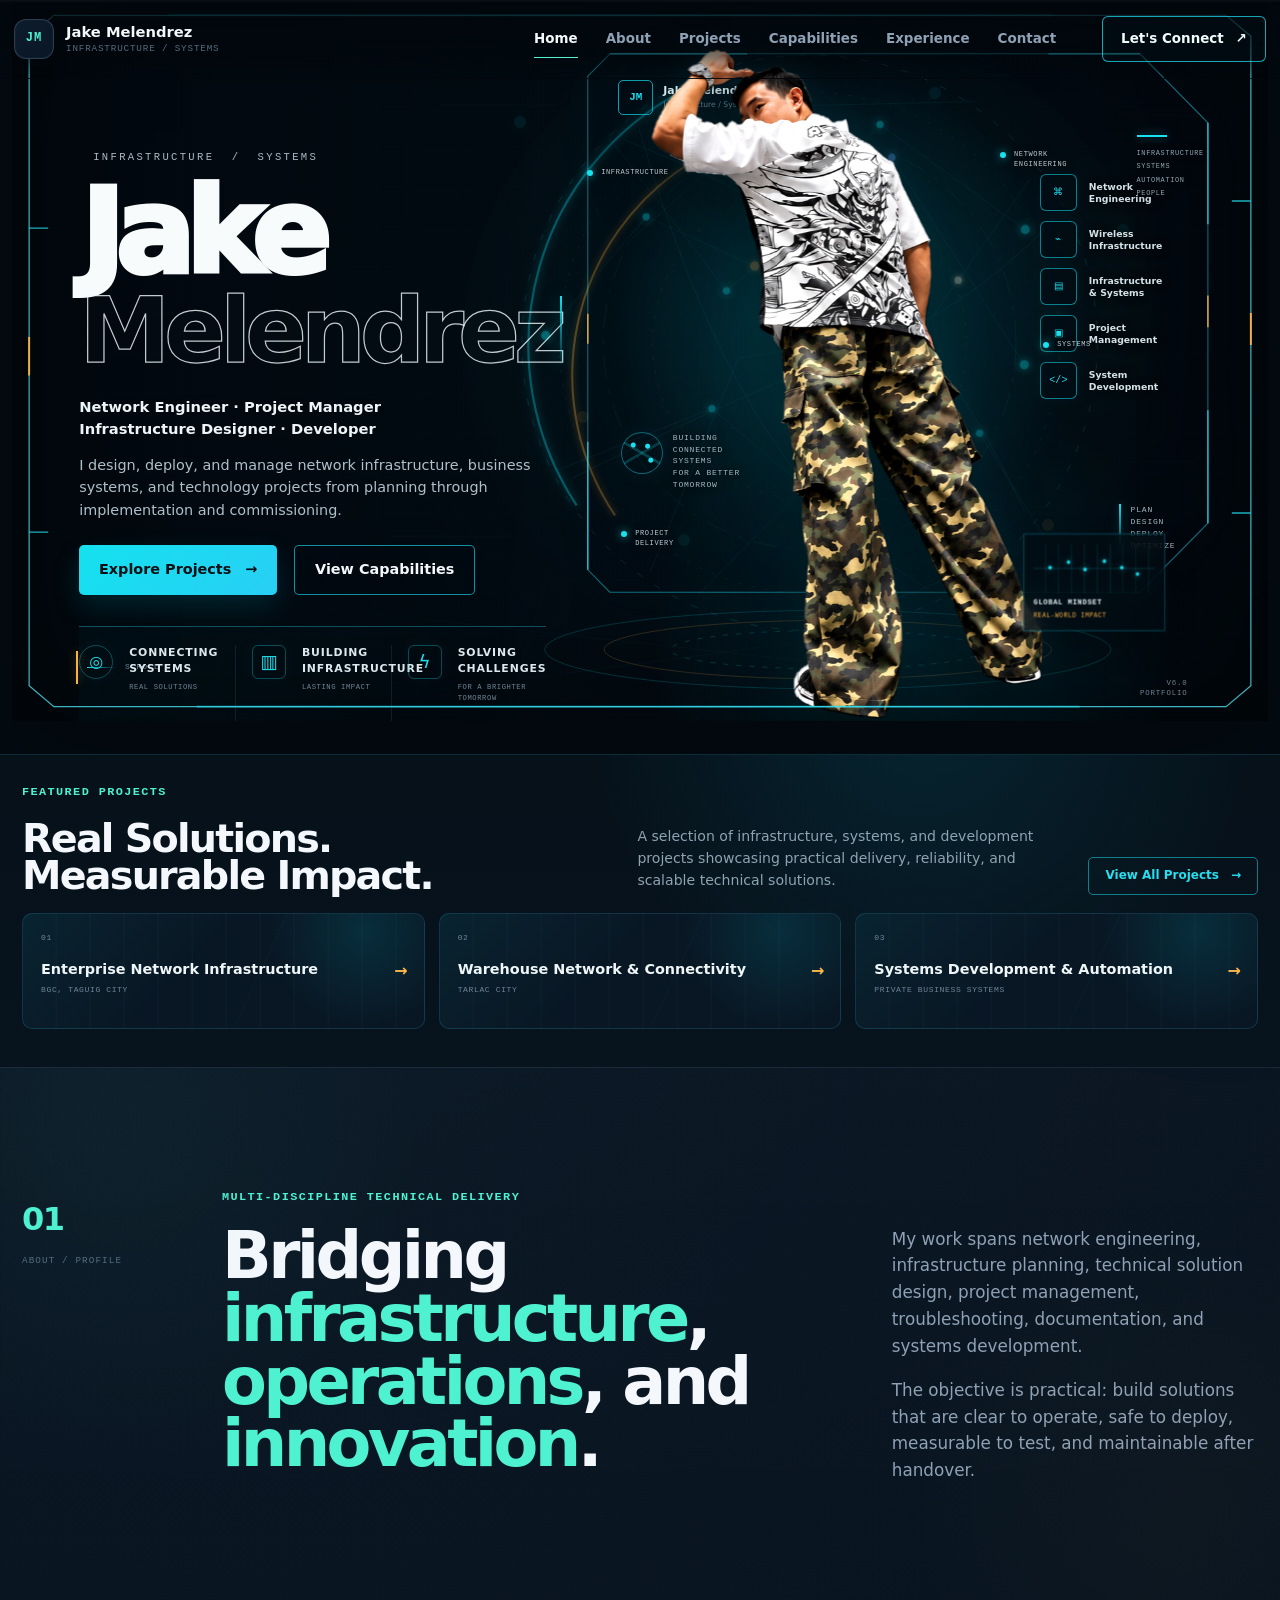
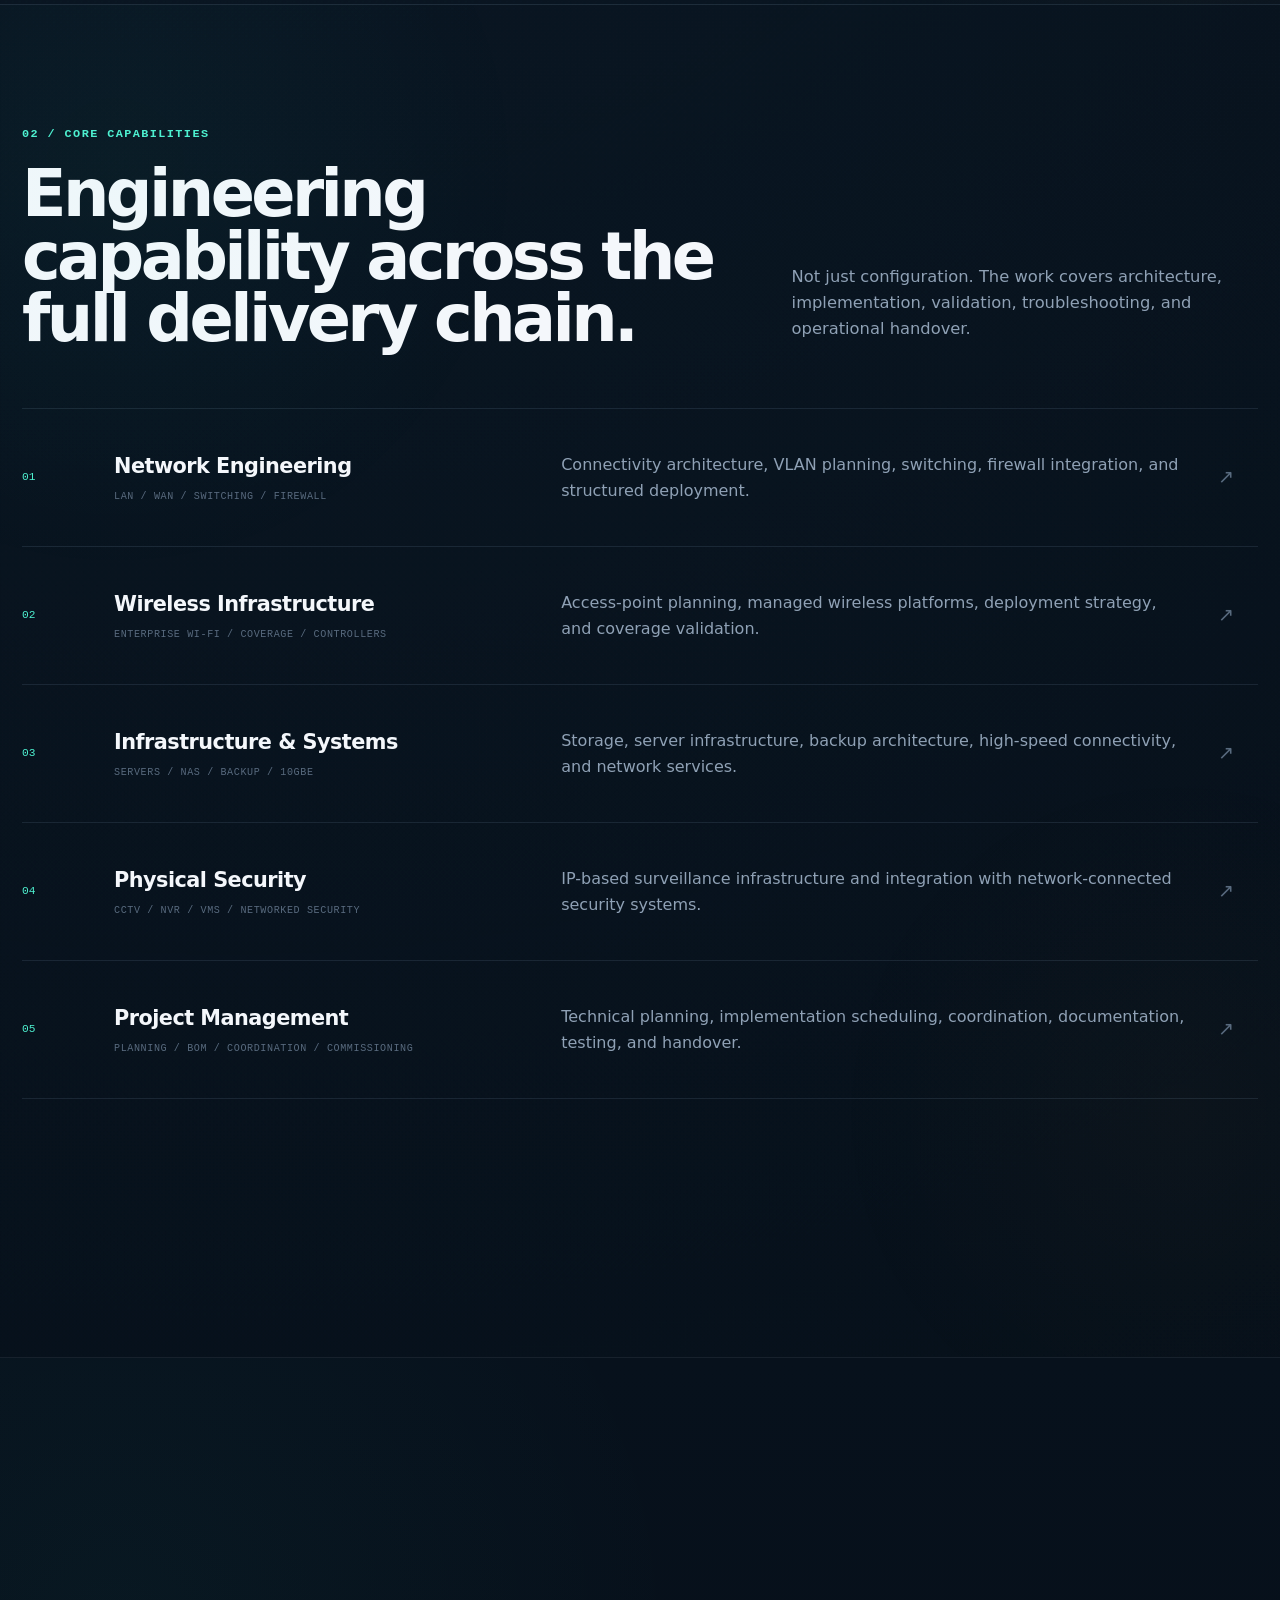
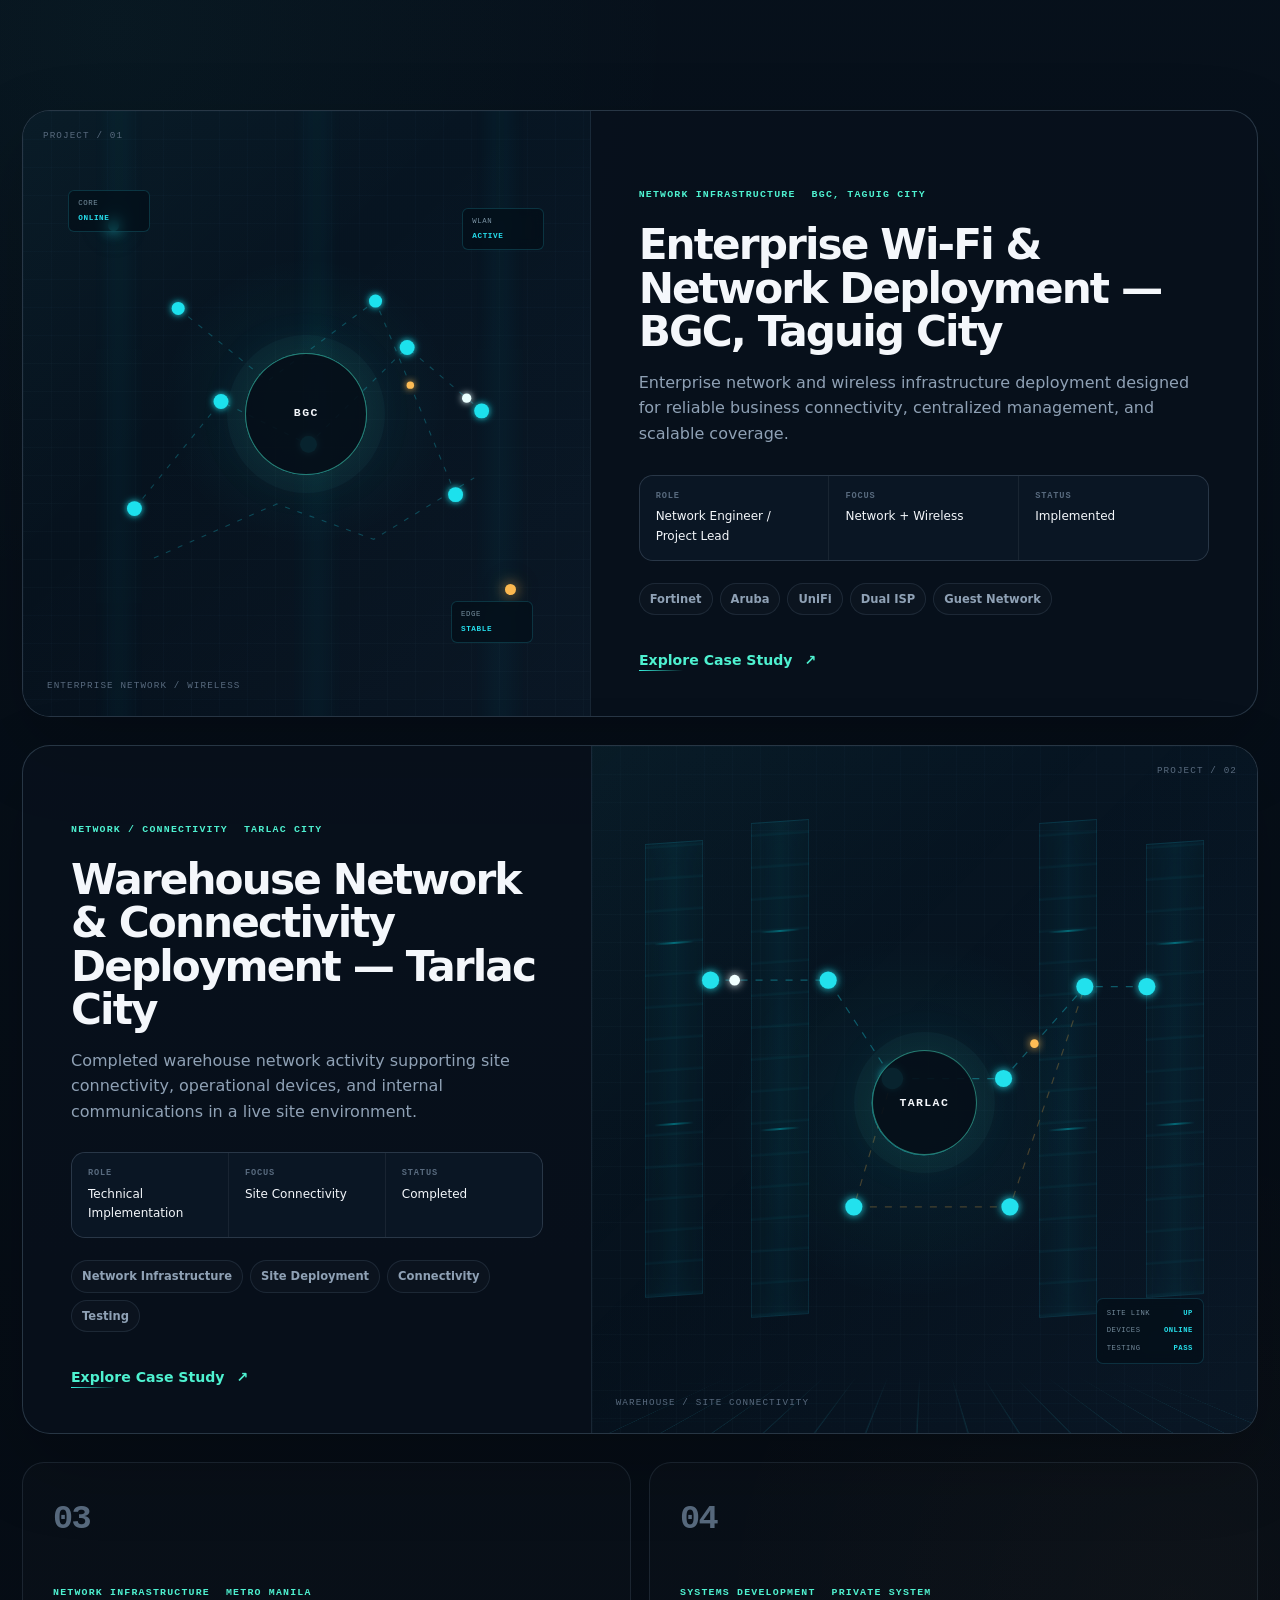
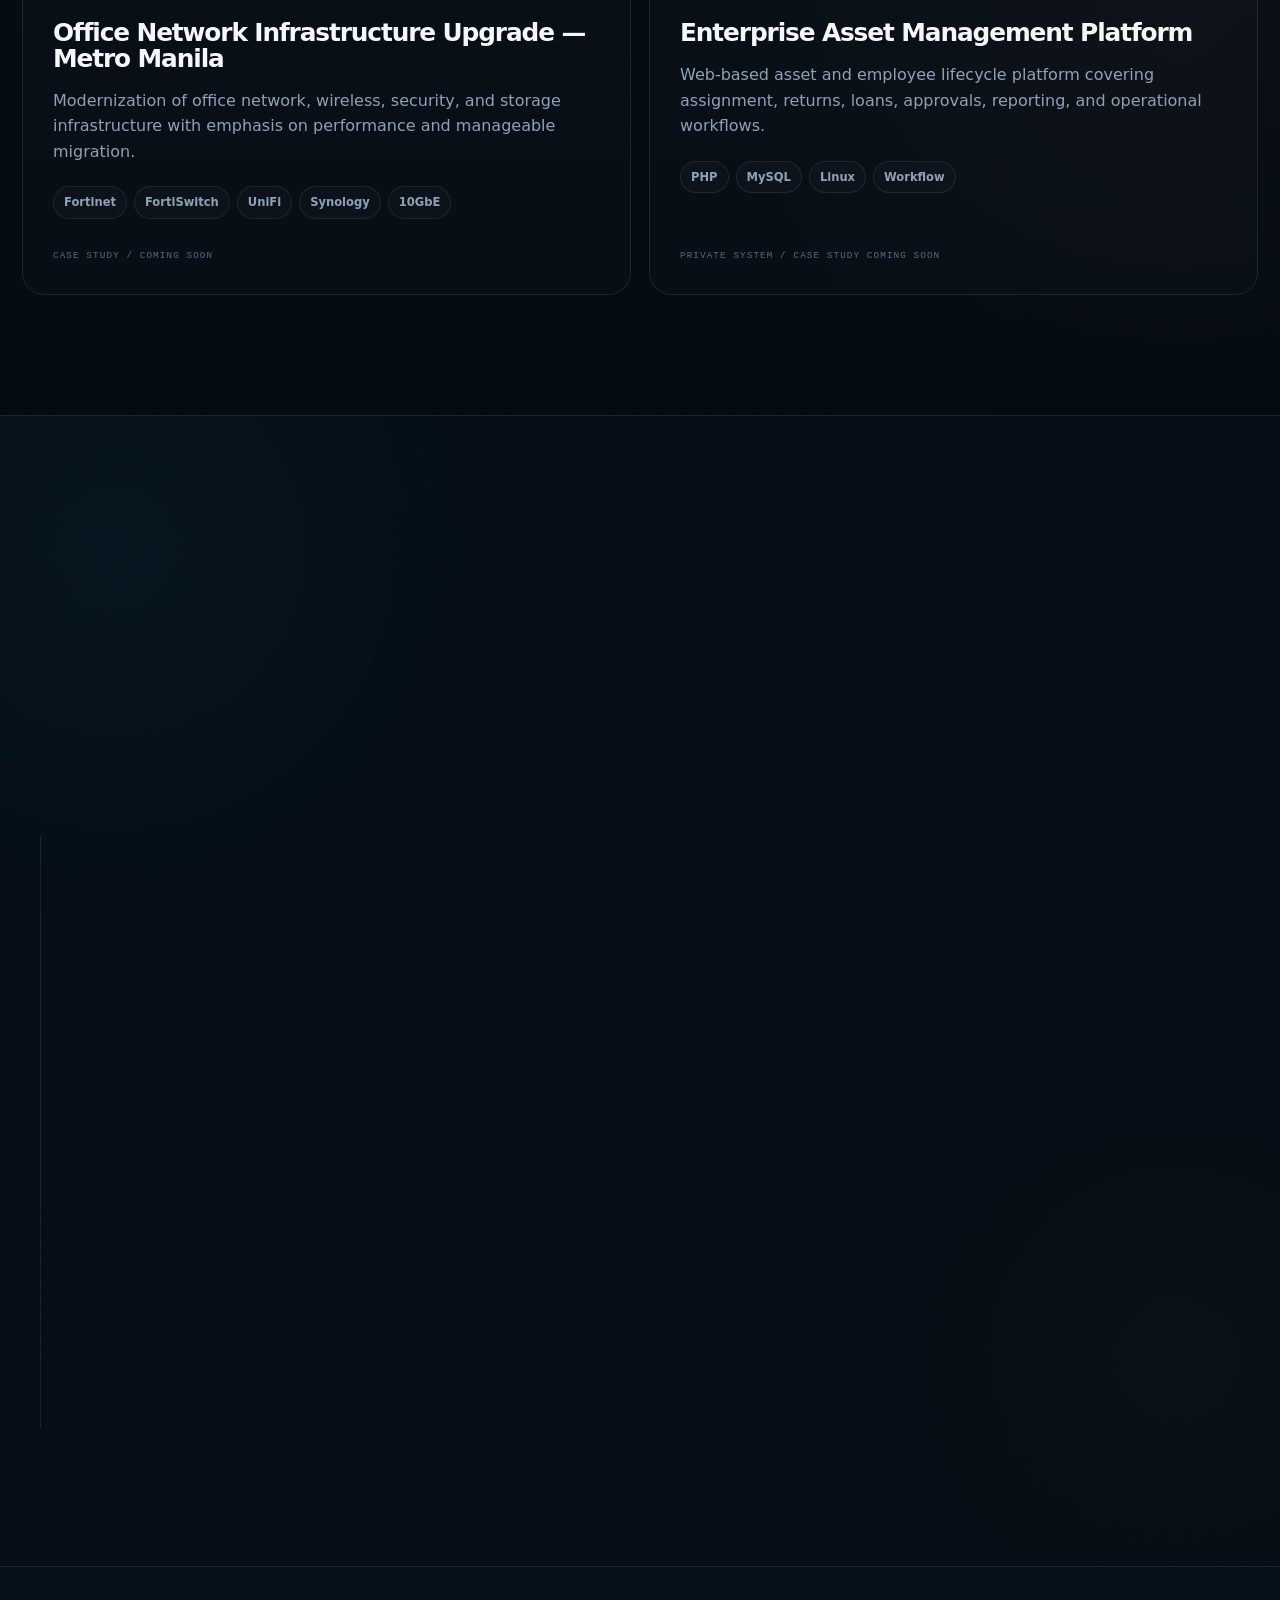
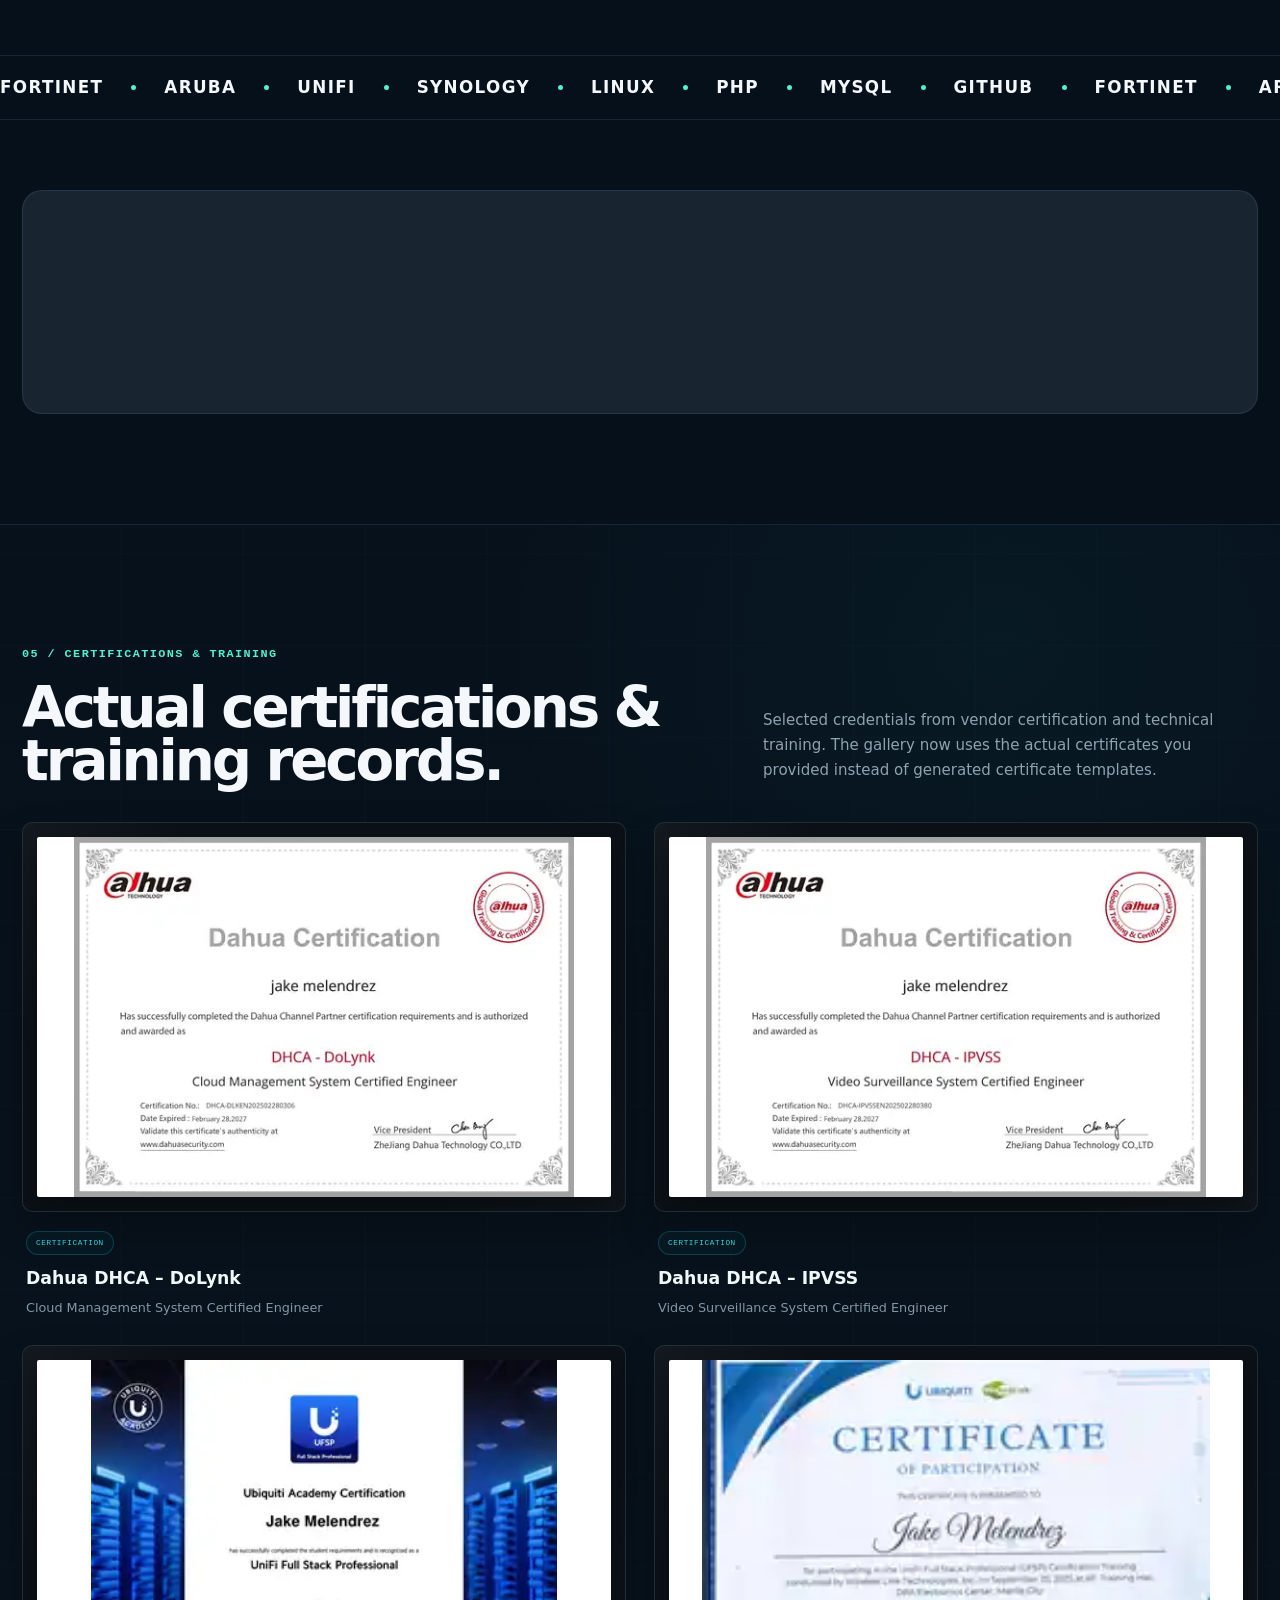
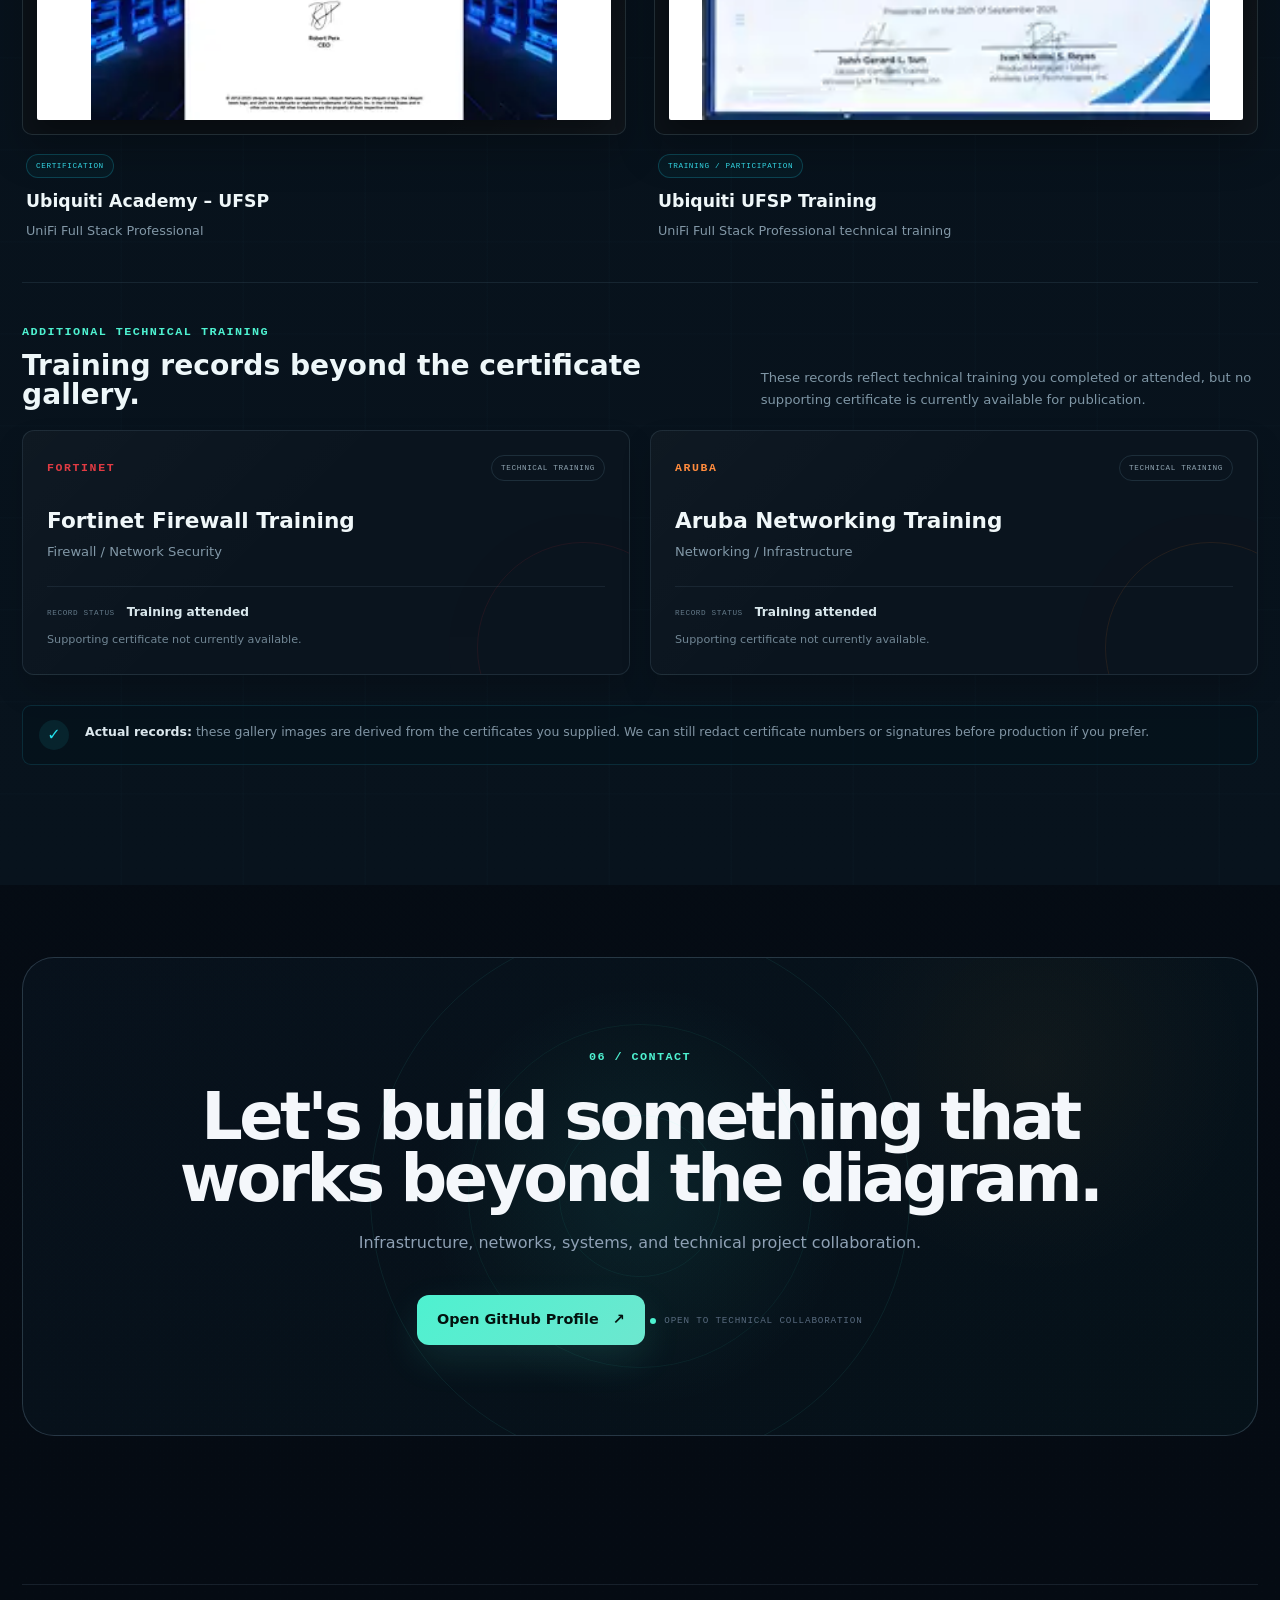
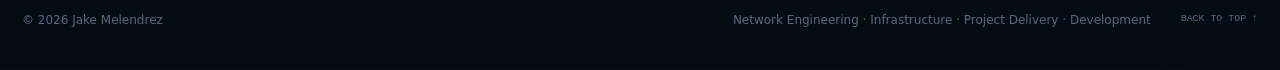
==== commit 1c924e5b: "feat(v6): enable hybrid photographic hero" ====
--- a/index.html
+++ b/index.html
@@ -12,6 +12,7 @@
   <title>Jake Melendrez | Network Engineer, Project Manager & Developer</title>
   <link rel="stylesheet" href="assets/css/styles.css">
   <link rel="stylesheet" href="assets/css/v6.css">
+  <link rel="stylesheet" href="assets/css/v6-hybrid.css">
   <script src="assets/js/main.js" defer></script>
   <script src="assets/js/v6.js" defer></script>
 </head>
--- a/assets/css/v6-hybrid.css
+++ b/assets/css/v6-hybrid.css
@@ -0,0 +1,390 @@
+/* V6.11 HYBRID HERO
+   Visual strategy: photographic environment + transparent full-body portrait
+   with all text, navigation, buttons, capability labels and HUD UI remaining real HTML/CSS.
+   Background source: Pexels free-use photo 17323801 by panumas nikhomkhai. */
+
+.v6-page{
+  --hybrid-bg:url("https://images.pexels.com/photos/17323801/pexels-photo-17323801.jpeg?auto=compress&cs=tinysrgb&w=1920");
+}
+
+@media (min-width:981px){
+  .v6-page .site-header:not(.is-scrolled){
+    background:linear-gradient(180deg,rgba(1,7,12,.92),rgba(1,7,12,.52) 72%,transparent);
+  }
+
+  .v6-hero{
+    background:#030b12;
+  }
+
+  .v6-wrap{
+    width:min(calc(100% - 24px),1560px);
+  }
+
+  .v6-shell{
+    height:clamp(720px,79svh,840px);
+    min-height:720px;
+    border-radius:0;
+    background:
+      linear-gradient(90deg,rgba(2,8,14,.95) 0%,rgba(2,10,17,.88) 25%,rgba(2,11,18,.58) 48%,rgba(1,8,14,.22) 68%,rgba(1,7,12,.56) 100%),
+      linear-gradient(180deg,rgba(0,7,13,.18),rgba(1,7,12,.12) 60%,rgba(1,8,14,.68) 100%),
+      var(--hybrid-bg) center 46% / cover no-repeat;
+    box-shadow:
+      inset 0 0 120px rgba(0,0,0,.46),
+      0 34px 100px rgba(0,0,0,.34);
+  }
+
+  .v6-shell::before{
+    z-index:1;
+    inset:0;
+    background:
+      radial-gradient(circle at 66% 42%,rgba(0,224,255,.12),transparent 25%),
+      radial-gradient(circle at 72% 88%,rgba(0,205,255,.14),transparent 24%),
+      linear-gradient(90deg,rgba(0,0,0,.25),transparent 42% 74%,rgba(0,0,0,.18));
+    mix-blend-mode:screen;
+    opacity:.72;
+  }
+
+  .v6-shell::after{
+    content:"";
+    position:absolute;
+    z-index:1;
+    left:0;
+    right:0;
+    bottom:-1%;
+    height:23%;
+    pointer-events:none;
+    background:
+      linear-gradient(180deg,rgba(2,8,13,0),rgba(2,10,16,.58)),
+      var(--hybrid-bg) center 92% / cover no-repeat;
+    transform:scaleY(-1);
+    transform-origin:center bottom;
+    opacity:.15;
+    filter:blur(1.8px) brightness(.62) saturate(1.35);
+    mask-image:linear-gradient(to bottom,rgba(0,0,0,.72),transparent 88%);
+  }
+
+  .v6-atmosphere{
+    opacity:.18;
+  }
+
+  .v6-atmosphere .v6-pillar{
+    display:none;
+  }
+
+  .v6-scene{
+    z-index:2;
+    left:3.5%;
+    width:96%;
+    opacity:.47;
+    mix-blend-mode:screen;
+    filter:saturate(1.12);
+  }
+
+  .v6-scene>rect,
+  .v6-beams,
+  .v6-floor-lines,
+  .v6-circuit-traces,
+  .v6-globe-dots>rect{
+    opacity:.18;
+  }
+
+  .v6-orbits,
+  .v6-network,
+  .v6-nodes,
+  .v6-packets,
+  .v6-floor-rings{
+    opacity:.88;
+  }
+
+  .v6-frame{
+    z-index:12;
+  }
+
+  .v6-frame-main{
+    stroke:rgba(83,230,248,.78);
+  }
+
+  .v6-copy{
+    z-index:9;
+    left:5.35%;
+    top:20.5%;
+    width:37.2%;
+    max-width:540px;
+  }
+
+  .v6-eyebrow{
+    color:#a9bbc6;
+    margin-bottom:22px;
+  }
+
+  .v6-first{
+    font-size:clamp(6rem,9.2vw,8.35rem);
+    line-height:.78;
+  }
+
+  .v6-last{
+    margin-top:10px;
+    font-size:clamp(4.5rem,7.15vw,6.4rem);
+    -webkit-text-stroke:1.25px rgba(236,248,252,.82);
+  }
+
+  .v6-roles{
+    margin-top:24px;
+    font-size:clamp(.92rem,1.06vw,1.08rem);
+    line-height:1.5;
+  }
+
+  .v6-summary{
+    max-width:510px;
+    margin-top:14px;
+    color:#b0c0ca;
+    font-size:clamp(.90rem,1vw,1.02rem);
+    line-height:1.55;
+  }
+
+  .v6-actions{
+    margin-top:24px;
+  }
+
+  .v6-actions .button{
+    min-height:50px;
+    padding-inline:20px;
+  }
+
+  .v6-value-strip{
+    max-width:565px;
+    margin-top:31px;
+    padding-top:18px;
+    background:linear-gradient(90deg,rgba(0,220,240,.03),transparent);
+  }
+
+  .v6-portrait-zone{
+    z-index:5;
+  }
+
+  .v6-hud-panel{
+    z-index:4;
+    left:45.8%;
+    top:7.2%;
+    width:49.5%;
+    height:75%;
+    filter:drop-shadow(0 0 30px rgba(0,214,242,.06));
+  }
+
+  .v6-hud-frame path{
+    fill:rgba(1,11,18,.12);
+    stroke:rgba(34,221,244,.48);
+  }
+
+  .v6-hud-capabilities{
+    right:4.4%;
+    top:22.5%;
+    width:22.8%;
+    gap:10px;
+  }
+
+  .v6-hud-capabilities>div{
+    grid-template-columns:39px 1fr;
+    gap:10px;
+  }
+
+  .v6-hud-capabilities span{
+    width:37px;
+    height:37px;
+    background:rgba(2,14,22,.62);
+    box-shadow:0 0 20px rgba(0,219,239,.05);
+  }
+
+  .v6-hud-capabilities b{
+    font-size:.58rem;
+    text-shadow:0 1px 10px rgba(0,0,0,.9);
+  }
+
+  .v6-hud-message{
+    left:5.4%;
+    bottom:19%;
+    text-shadow:0 1px 10px rgba(0,0,0,.95);
+  }
+
+  .v6-plan-stack{
+    right:5.4%;
+    bottom:6.5%;
+  }
+
+  .v6-portrait-glow{
+    left:66.2%;
+    top:47%;
+    width:38%;
+    height:78%;
+    background:
+      radial-gradient(ellipse at center,rgba(0,226,255,.19),rgba(0,226,255,.05) 42%,transparent 70%);
+    filter:blur(8px);
+  }
+
+  .v6-portrait-rig{
+    left:66.5%;
+    bottom:.4%;
+    height:93%;
+  }
+
+  .v6-portrait{
+    filter:
+      contrast(1.055)
+      saturate(1.04)
+      brightness(1.01)
+      drop-shadow(0 34px 28px rgba(0,0,0,.52))
+      drop-shadow(0 0 15px rgba(0,218,255,.10));
+  }
+
+  .v6-tag{
+    color:#c0cbd1;
+    text-shadow:0 1px 8px rgba(0,0,0,.95);
+  }
+
+  .v6-tag.tag-infra{left:45.8%;top:23%}
+  .v6-tag.tag-net{right:16%;top:20.5%}
+  .v6-tag.tag-systems{right:14.1%;top:47%}
+  .v6-tag.tag-delivery{left:48.5%;bottom:24%}
+
+  .v6-mindset{
+    right:8.2%;
+    bottom:12.5%;
+    background:rgba(2,12,19,.72);
+    box-shadow:0 14px 32px rgba(0,0,0,.24);
+  }
+
+  .v6-right-rail{
+    right:5.1%;
+    top:18.6%;
+    text-shadow:0 1px 8px rgba(0,0,0,.95);
+  }
+
+  .v6-version{
+    right:6.4%;
+    bottom:3.1%;
+  }
+
+  .v6-scroll{
+    bottom:5.1%;
+  }
+
+  .v6-featured-peek{
+    background:
+      radial-gradient(circle at 72% -20%,rgba(0,215,255,.10),transparent 34%),
+      linear-gradient(180deg,#06111a,#07131d);
+  }
+}
+
+@media (min-width:981px) and (max-height:820px){
+  .v6-shell{
+    height:660px;
+    min-height:660px;
+  }
+
+  .v6-copy{
+    top:16.5%;
+  }
+
+  .v6-first{font-size:5.7rem}
+  .v6-last{font-size:4.25rem}
+  .v6-roles{margin-top:15px}
+  .v6-summary{font-size:.88rem}
+  .v6-actions{margin-top:17px}
+  .v6-value-strip{margin-top:19px;padding-top:14px}
+
+  .v6-portrait-rig{
+    height:91.5%;
+    bottom:.5%;
+  }
+
+  .v6-hud-panel{
+    top:5.4%;
+    height:77%;
+  }
+}
+
+@media(max-width:980px){
+  .v6-hero{
+    background:#040d15;
+  }
+
+  .v6-shell{
+    background:
+      linear-gradient(180deg,rgba(2,9,15,.70),rgba(2,9,15,.86) 56%,rgba(2,9,15,.96)),
+      var(--hybrid-bg) 61% center / auto 100% no-repeat;
+  }
+
+  .v6-shell::before{
+    background:
+      radial-gradient(circle at 66% 55%,rgba(0,221,242,.12),transparent 32%),
+      linear-gradient(180deg,rgba(2,9,15,.10),rgba(2,9,15,.62));
+  }
+
+  .v6-shell::after{
+    display:none;
+  }
+
+  .v6-atmosphere{
+    opacity:.22;
+  }
+
+  .v6-hud-panel{
+    display:none;
+  }
+
+  .v6-scene{
+    opacity:.34;
+    mix-blend-mode:screen;
+  }
+
+  .v6-copy{
+    z-index:8;
+  }
+
+  .v6-portrait-zone{
+    z-index:6;
+  }
+
+  .v6-portrait-rig{
+    height:470px;
+    left:58%;
+    bottom:0;
+  }
+
+  .v6-portrait-glow{
+    left:58%;
+    width:340px;
+    height:420px;
+  }
+}
+
+@media(max-width:560px){
+  .v6-shell{
+    background:
+      linear-gradient(180deg,rgba(2,9,15,.67),rgba(2,9,15,.91) 52%,#040d15 100%),
+      var(--hybrid-bg) 66% center / auto 100% no-repeat;
+  }
+
+  .v6-first{
+    font-size:clamp(3.75rem,19.5vw,4.9rem);
+  }
+
+  .v6-last{
+    font-size:clamp(3.05rem,16.7vw,4.15rem);
+  }
+
+  .v6-portrait-zone{
+    height:430px;
+  }
+
+  .v6-portrait-rig{
+    height:395px;
+    left:59%;
+  }
+
+  .v6-portrait-glow{
+    left:59%;
+    width:260px;
+    height:340px;
+  }
+}
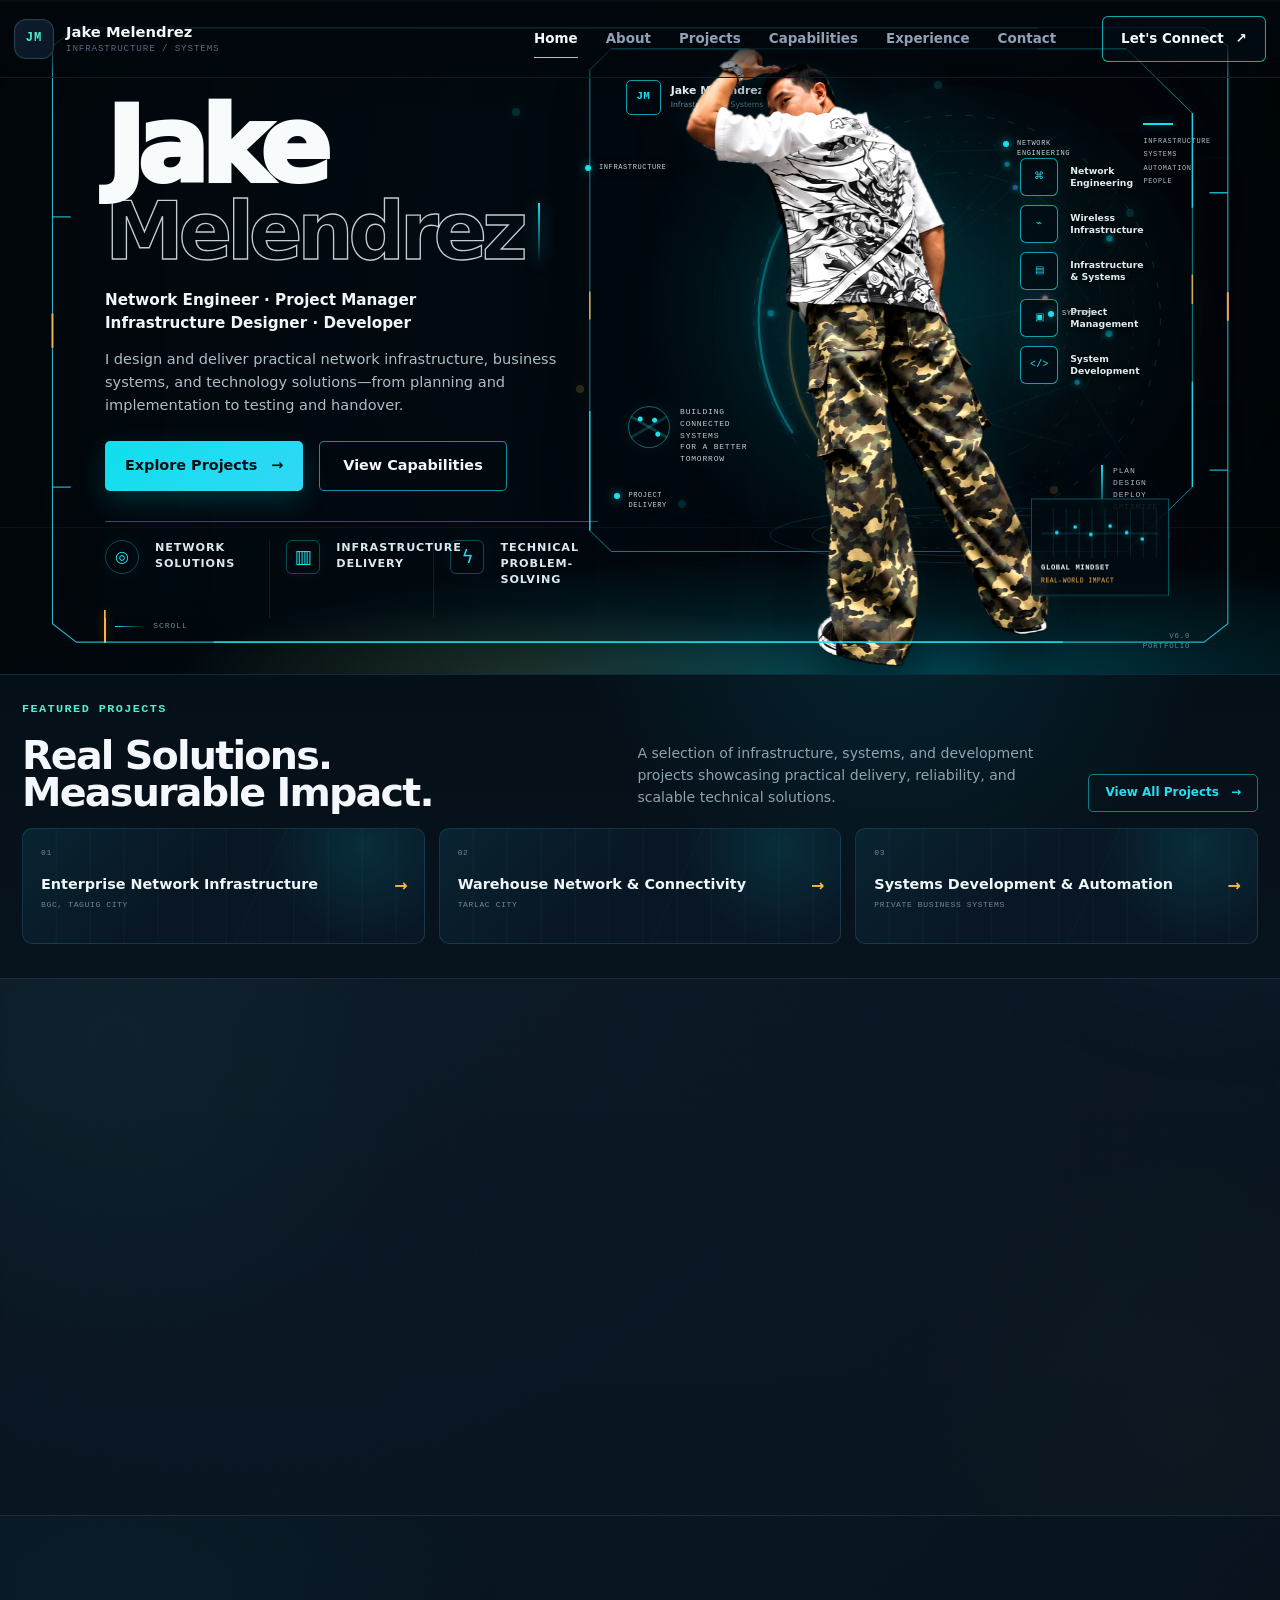
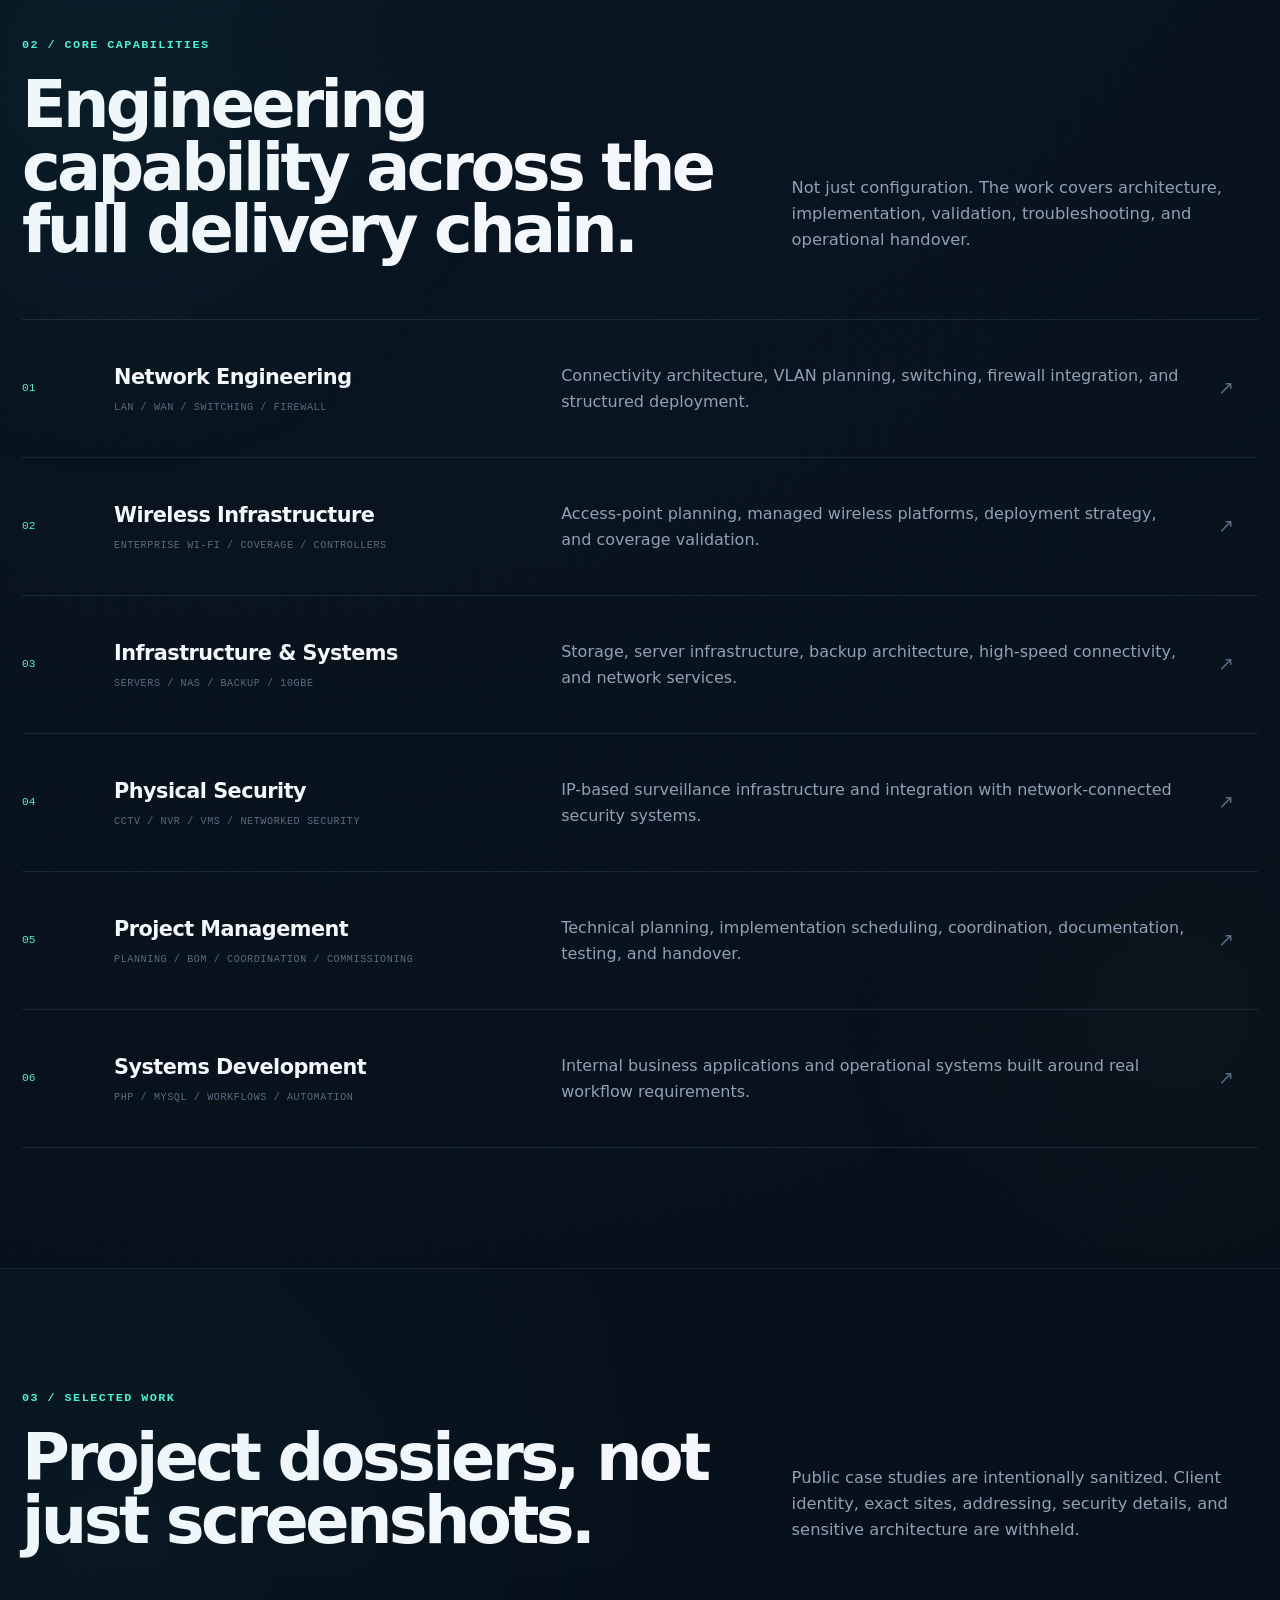
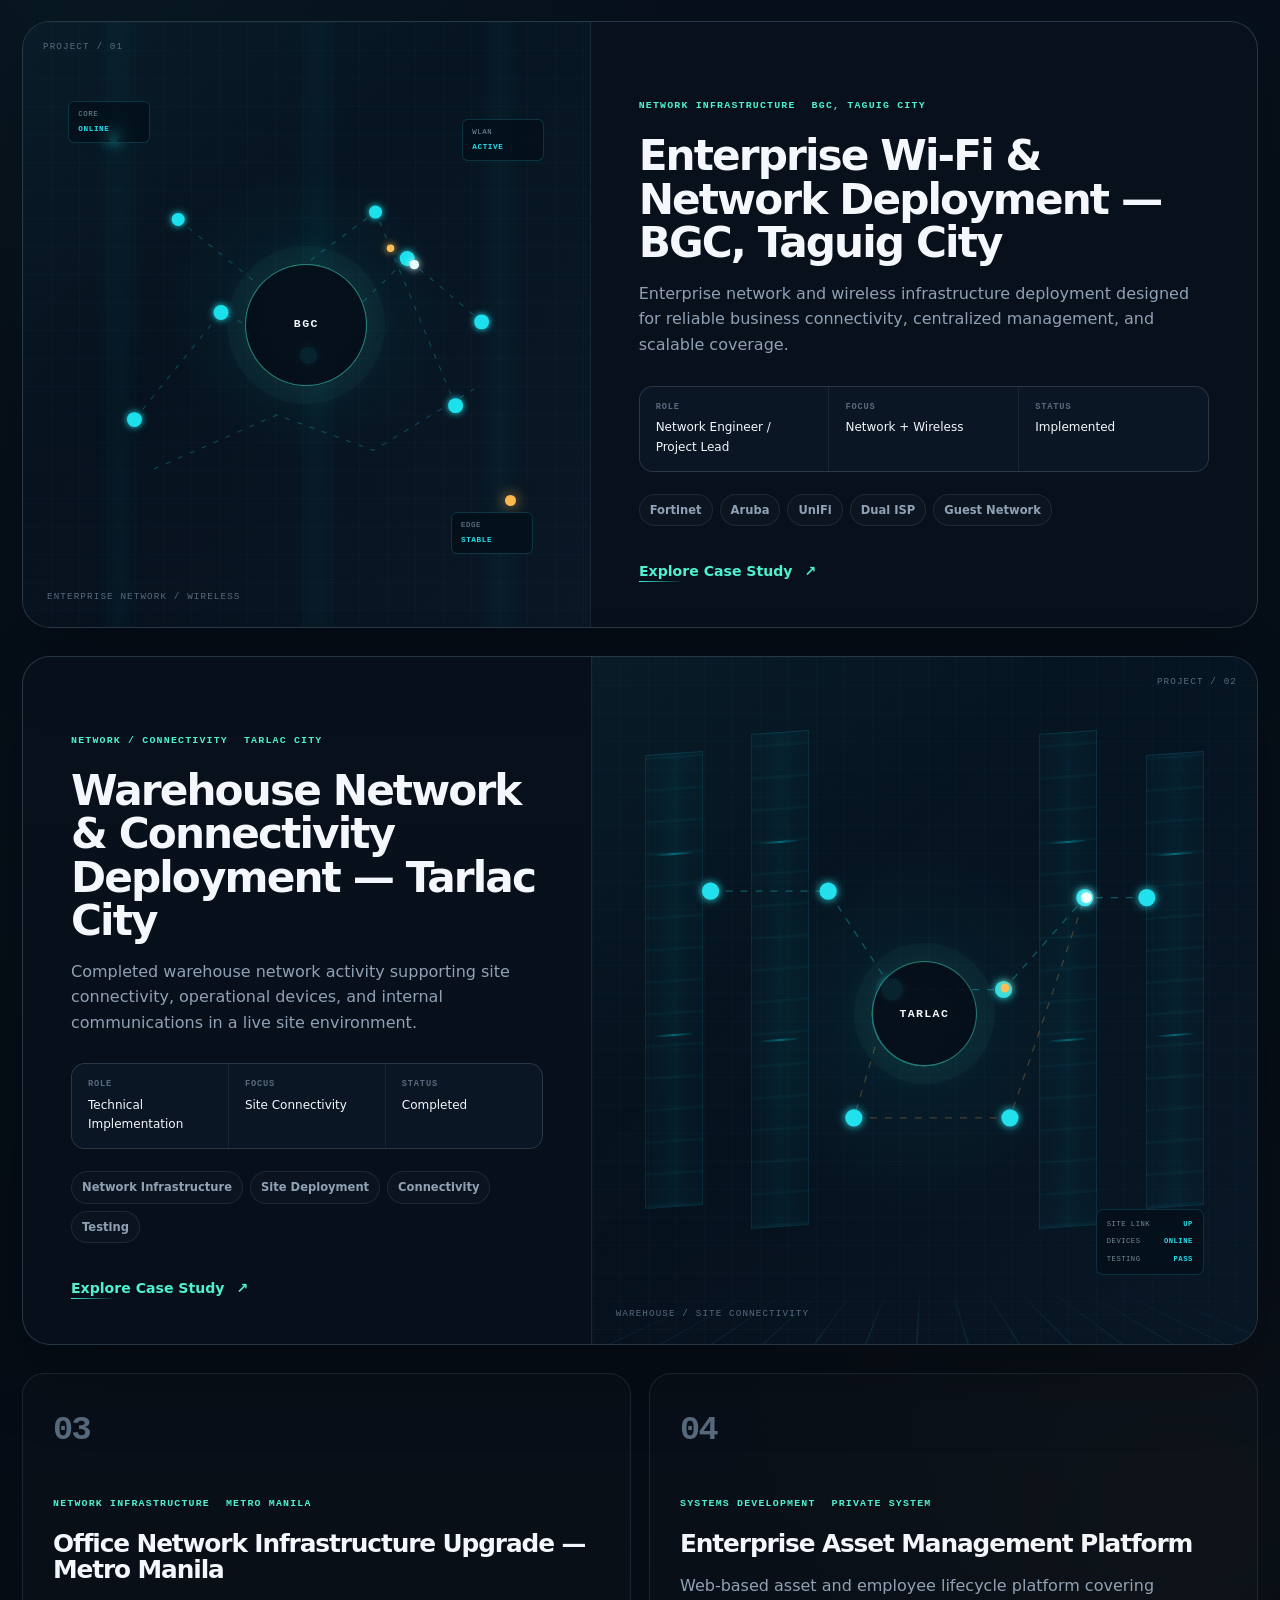
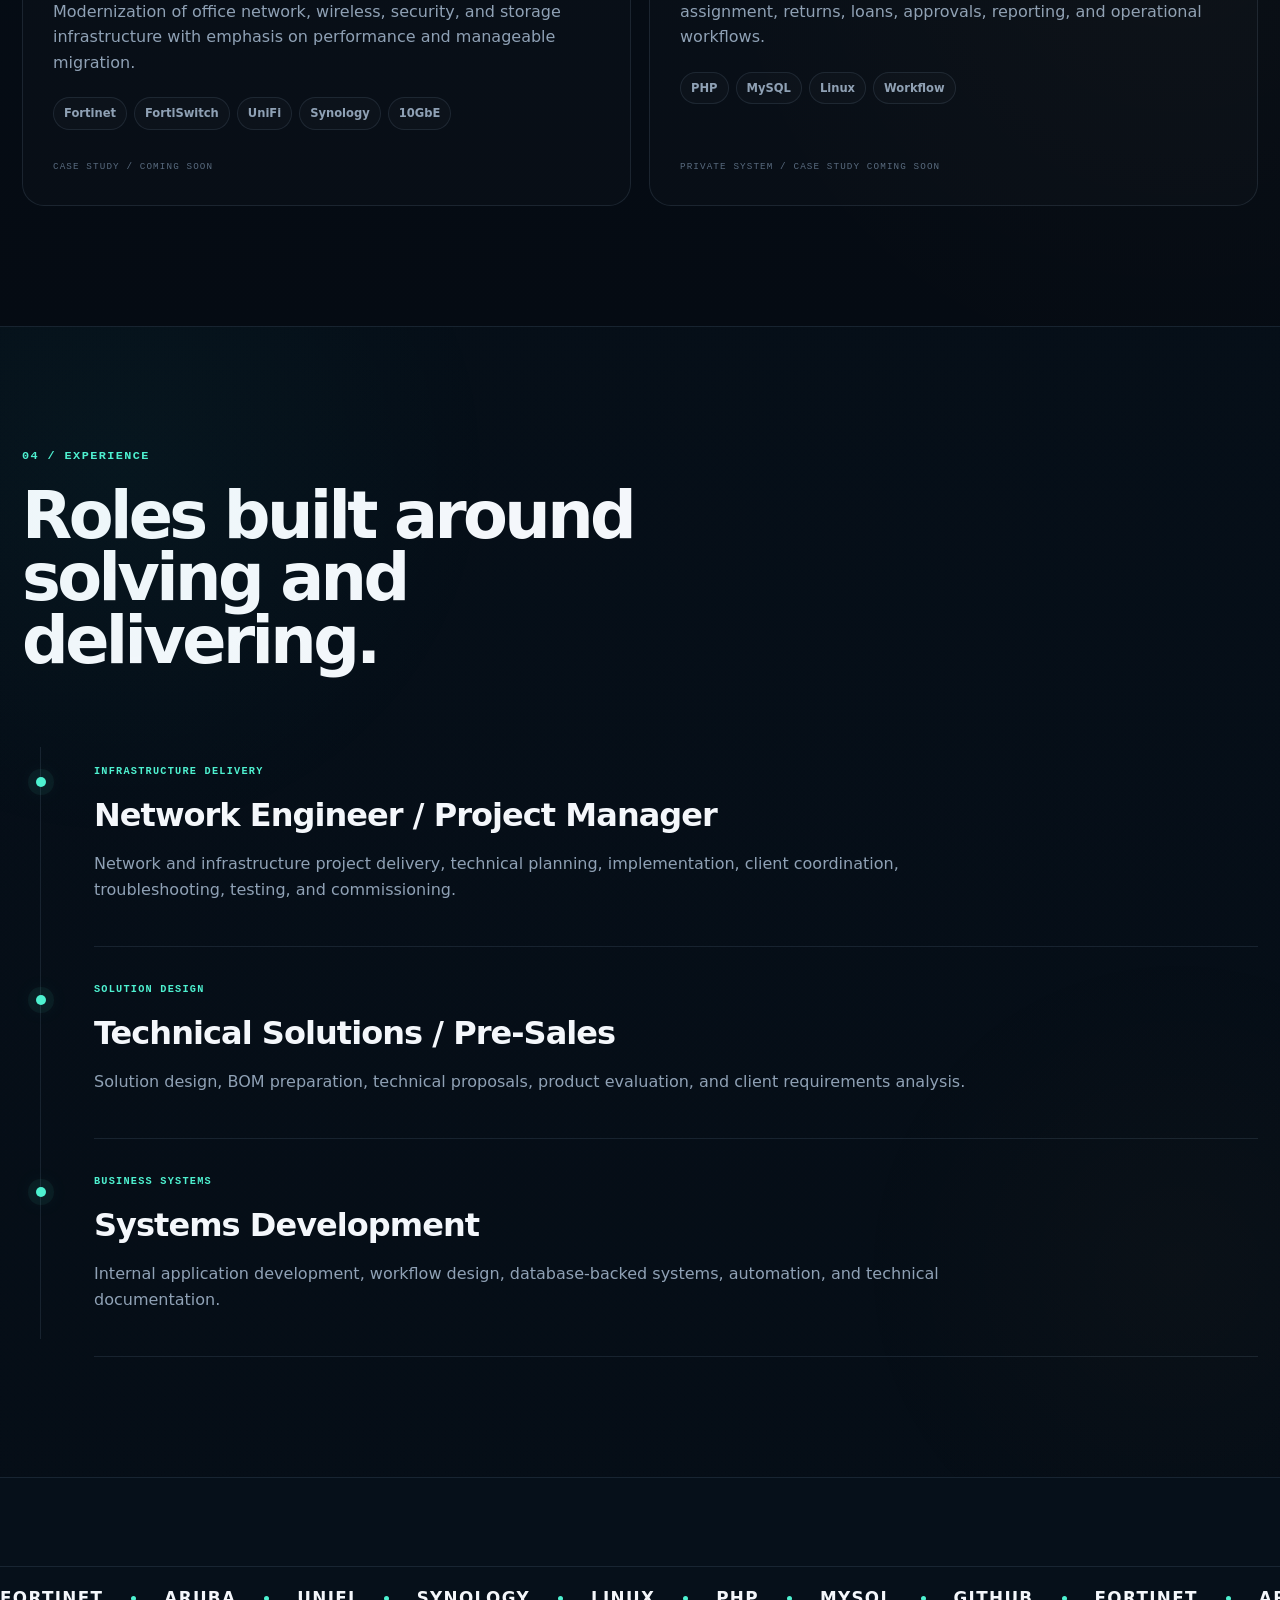
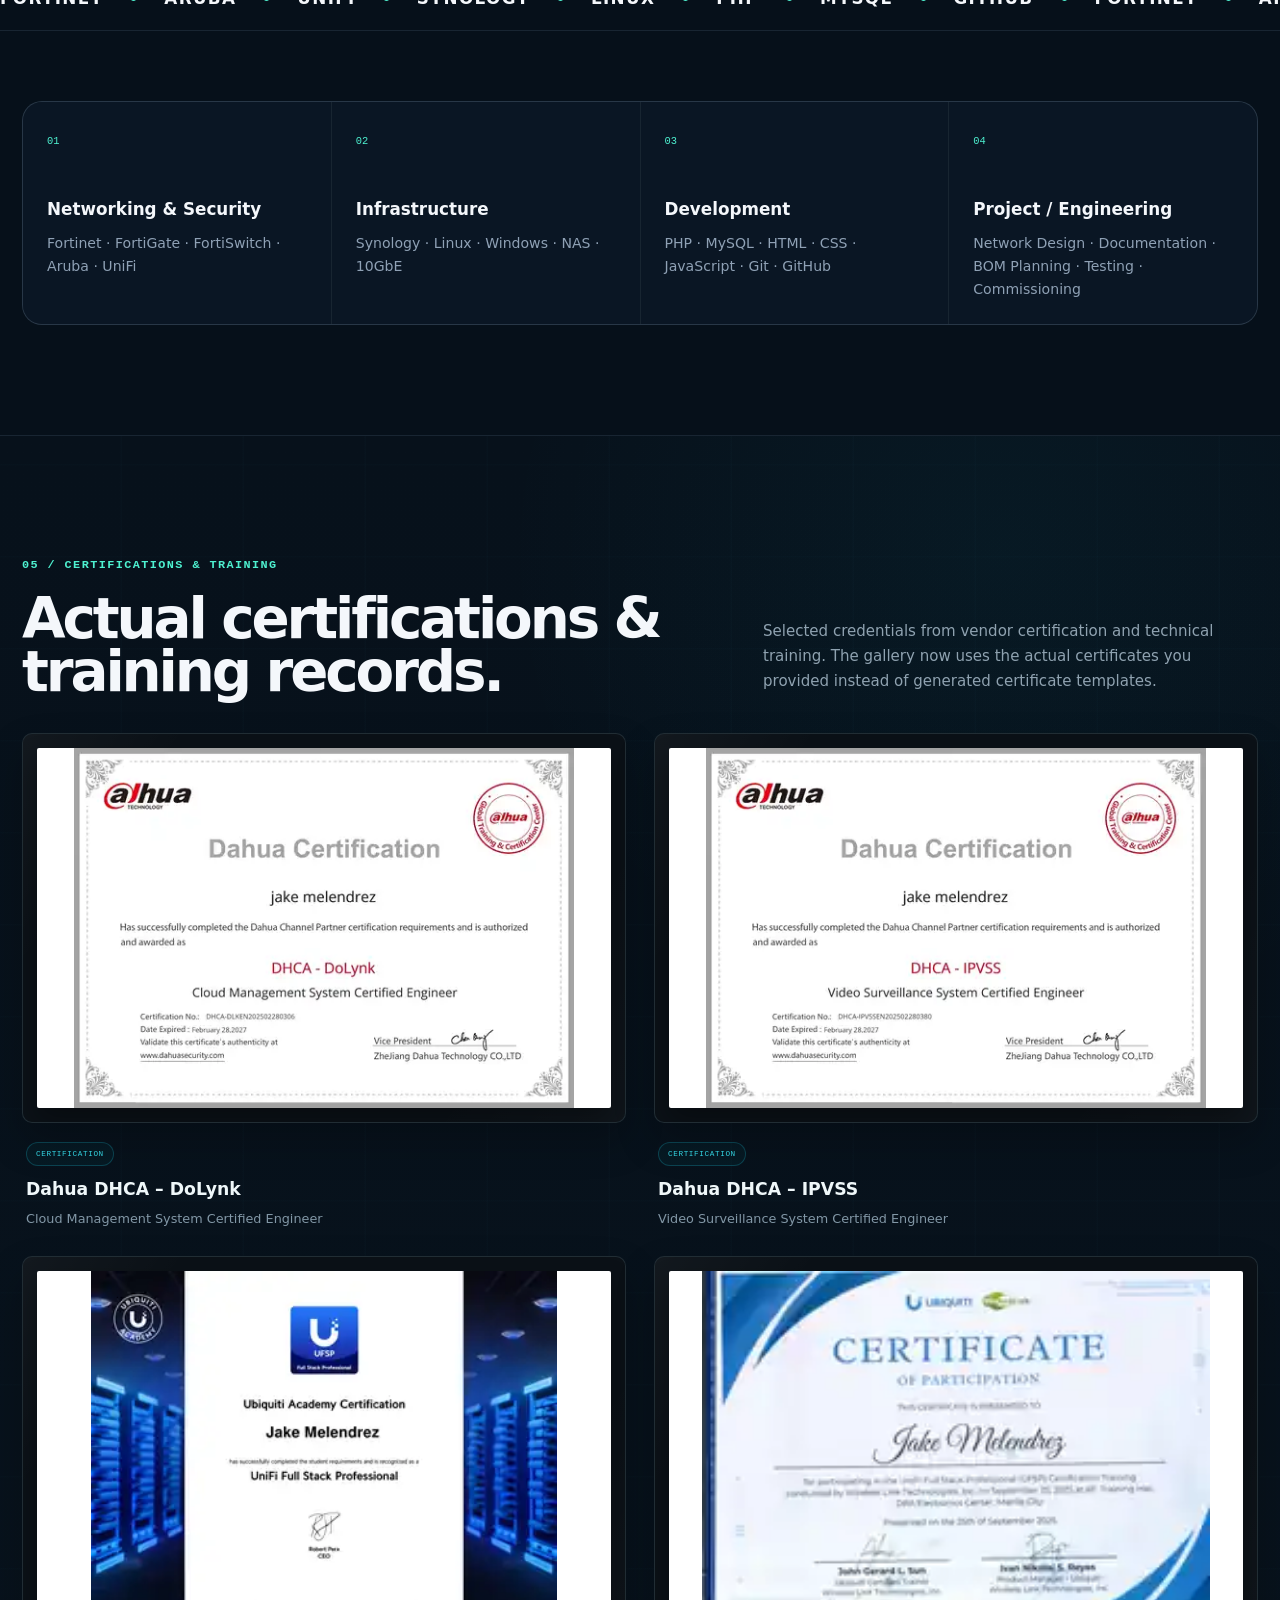
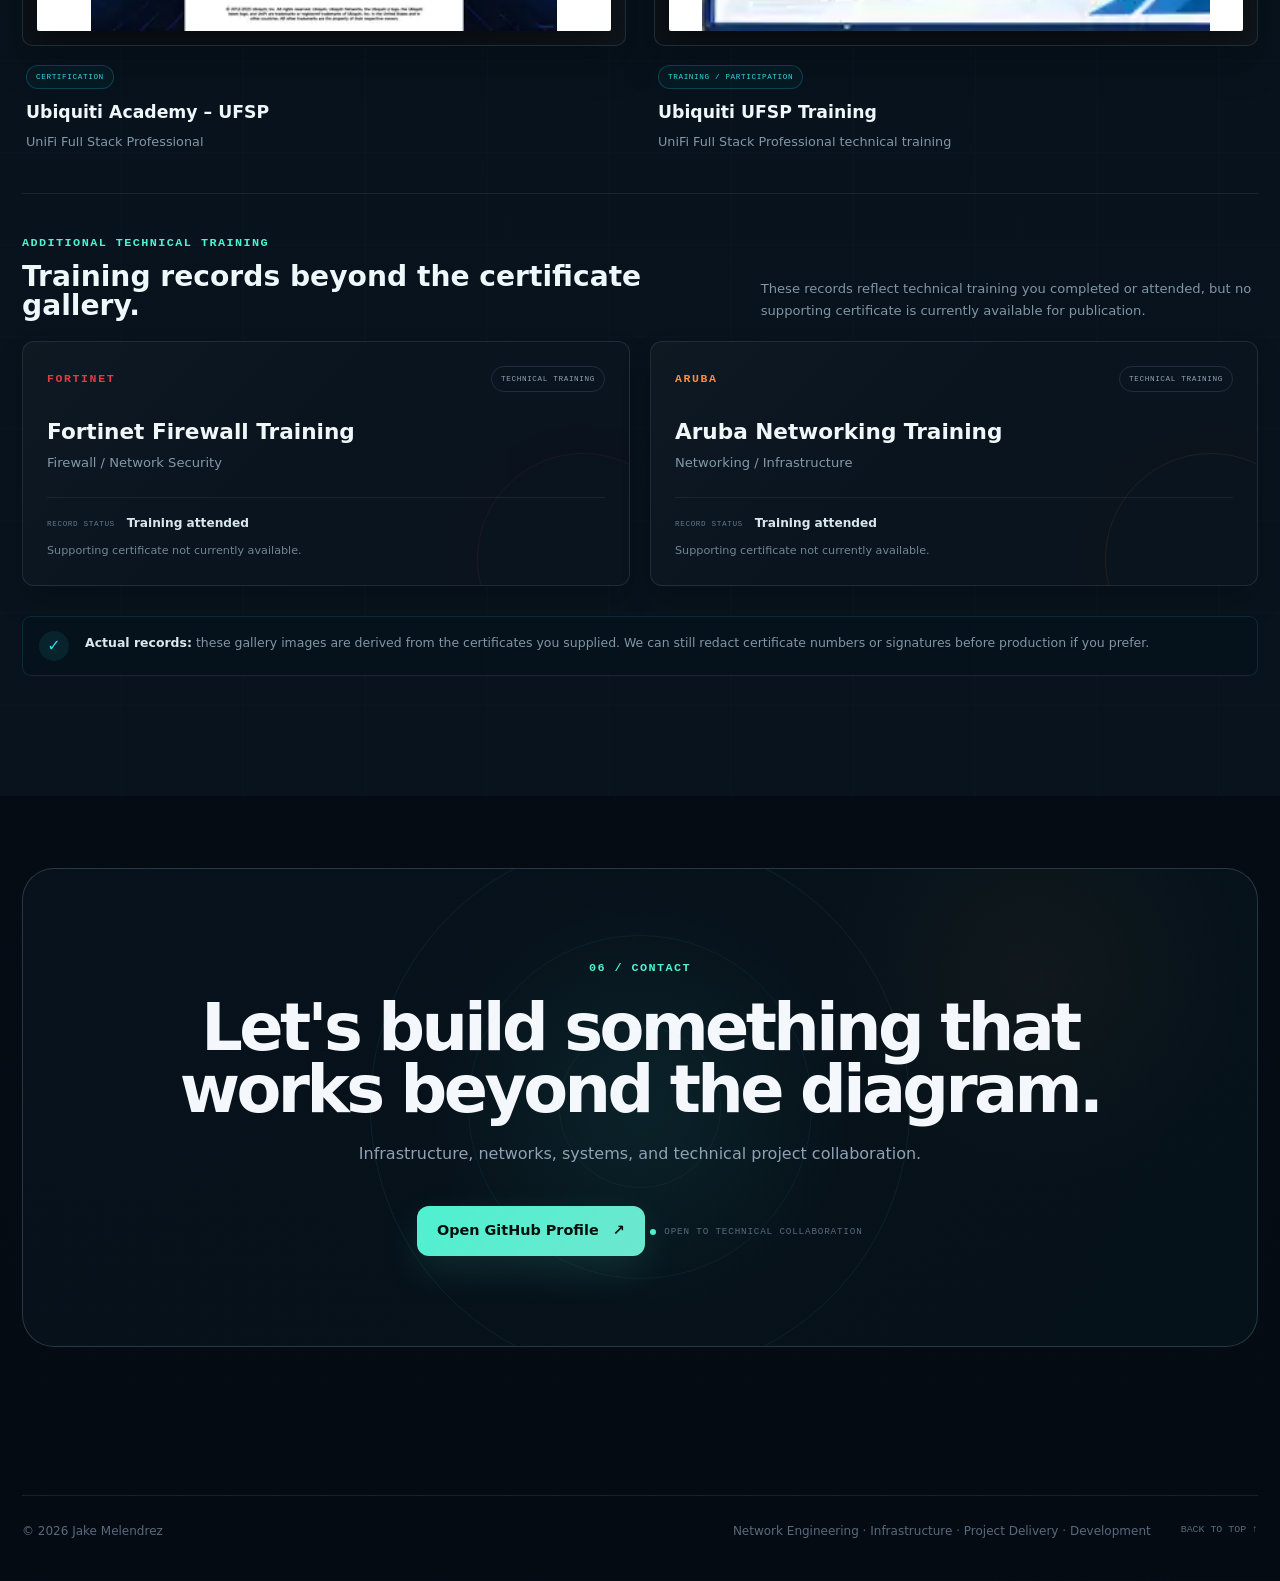
==== commit da3a8a37: "content(v6): simplify hero messaging" ====
--- a/index.html
+++ b/index.html
@@ -183,21 +183,21 @@
           </svg>
 
           <div class="v6-copy" data-reveal="left">
-            <p class="v6-eyebrow">INFRASTRUCTURE&nbsp;&nbsp;/&nbsp;&nbsp;SYSTEMS</p>
+            
             <h1 id="v6-title" class="v6-title">
               <span class="v6-first">Jake</span>
               <span class="v6-last">Melendrez</span>
             </h1>
             <p class="v6-roles">Network Engineer · Project Manager<br>Infrastructure Designer · Developer</p>
-            <p class="v6-summary">I design, deploy, and manage network infrastructure, business systems, and technology projects from planning through implementation and commissioning.</p>
+            <p class="v6-summary">I design and deliver practical network infrastructure, business systems, and technology solutions—from planning and implementation to testing and handover.</p>
             <div class="v6-actions">
               <a class="button button-primary magnetic" href="#work"><span>Explore Projects</span><b aria-hidden="true">→</b></a>
               <a class="button button-ghost magnetic" href="#expertise"><span>View Capabilities</span></a>
             </div>
             <div class="v6-value-strip" aria-label="Professional focus">
-              <div class="v6-value"><span class="v6-value-icon" aria-hidden="true">◎</span><p><strong>Connecting<br>Systems</strong><small>Real Solutions</small></p></div>
-              <div class="v6-value"><span class="v6-value-icon v6-bars" aria-hidden="true">▥</span><p><strong>Building<br>Infrastructure</strong><small>Lasting Impact</small></p></div>
-              <div class="v6-value"><span class="v6-value-icon v6-bolt" aria-hidden="true">ϟ</span><p><strong>Solving Challenges</strong><small>For a brighter tomorrow</small></p></div>
+              <div class="v6-value"><span class="v6-value-icon" aria-hidden="true">◎</span><p><strong>Network<br>Solutions</strong></p></div>
+              <div class="v6-value"><span class="v6-value-icon v6-bars" aria-hidden="true">▥</span><p><strong>Infrastructure<br>Delivery</strong></p></div>
+              <div class="v6-value"><span class="v6-value-icon v6-bolt" aria-hidden="true">ϟ</span><p><strong>Technical<br>Problem-Solving</strong></p></div>
             </div>
           </div>
 
--- a/assets/css/v6-hybrid.css
+++ b/assets/css/v6-hybrid.css
@@ -1,331 +1,526 @@
-/* V6.11 HYBRID HERO
-   Visual strategy: photographic environment + transparent full-body portrait
-   with all text, navigation, buttons, capability labels and HUD UI remaining real HTML/CSS.
-   Background source: Pexels free-use photo 17323801 by panumas nikhomkhai. */
+/* V6.12 HYBRID HERO — approved-composition reconstruction
+   Strategy:
+   - photographic environment for depth/reflections
+   - transparent portrait remains a separate asset
+   - all copy, navigation, CTAs, capability labels and HUD UI remain coded
+   - desktop geometry is tuned against the owner-approved reference image
+
+   Free-use visual sources:
+   Pexels 2376799 — blue-lit wet urban corridor
+   Pexels 17505092 — futuristic blue reflective corridor
+*/
 
 .v6-page{
-  --hybrid-bg:url("https://images.pexels.com/photos/17323801/pexels-photo-17323801.jpeg?auto=compress&cs=tinysrgb&w=1920");
+  --hybrid-city:url("https://images.pexels.com/photos/2376799/pexels-photo-2376799.jpeg?auto=compress&cs=tinysrgb&w=1920");
+  --hybrid-corridor:url("https://images.pexels.com/photos/17505092/pexels-photo-17505092.jpeg?auto=compress&cs=tinysrgb&w=1920");
 }
 
+/* =========================================================
+   DESKTOP — RECONSTRUCT THE APPROVED COMPOSITION
+   ========================================================= */
 @media (min-width:981px){
+
+  .v6-page .site-header{
+    height:78px;
+  }
+
   .v6-page .site-header:not(.is-scrolled){
-    background:linear-gradient(180deg,rgba(1,7,12,.92),rgba(1,7,12,.52) 72%,transparent);
+    background:
+      linear-gradient(180deg,rgba(1,7,12,.96) 0%,rgba(1,7,12,.78) 62%,rgba(1,7,12,.18) 100%);
+    border-bottom:1px solid rgba(31,212,232,.12);
+    backdrop-filter:none;
+  }
+
+  .v6-page .site-header:not(.is-scrolled) .nav-shell{
+    min-height:78px;
   }
 
   .v6-hero{
-    background:#030b12;
+    margin-top:-78px;
+    padding:0;
+    background:#02080d;
   }
 
   .v6-wrap{
-    width:min(calc(100% - 24px),1560px);
+    width:100%;
+    max-width:none;
   }
 
   .v6-shell{
-    height:clamp(720px,79svh,840px);
-    min-height:720px;
-    border-radius:0;
-    background:
-      linear-gradient(90deg,rgba(2,8,14,.95) 0%,rgba(2,10,17,.88) 25%,rgba(2,11,18,.58) 48%,rgba(1,8,14,.22) 68%,rgba(1,7,12,.56) 100%),
-      linear-gradient(180deg,rgba(0,7,13,.18),rgba(1,7,12,.12) 60%,rgba(1,8,14,.68) 100%),
-      var(--hybrid-bg) center 46% / cover no-repeat;
+    position:relative;
+    height:clamp(675px,70svh,760px);
+    min-height:675px;
+    max-height:760px;
+    overflow:hidden;
+    isolation:isolate;
+    background:
+      linear-gradient(90deg,
+        rgba(2,8,13,.97) 0%,
+        rgba(2,9,15,.92) 22%,
+        rgba(2,10,17,.76) 40%,
+        rgba(1,9,15,.34) 58%,
+        rgba(1,8,13,.15) 75%,
+        rgba(1,7,12,.40) 100%),
+      linear-gradient(180deg,
+        rgba(1,7,12,.16) 0%,
+        rgba(1,7,12,.10) 55%,
+        rgba(1,7,12,.56) 100%),
+      var(--hybrid-city) center 58% / cover no-repeat;
     box-shadow:
-      inset 0 0 120px rgba(0,0,0,.46),
-      0 34px 100px rgba(0,0,0,.34);
-  }
-
+      inset 0 0 150px rgba(0,0,0,.48),
+      0 28px 72px rgba(0,0,0,.36);
+  }
+
+  /* right-side technical environment — photo, not text/UI */
   .v6-shell::before{
-    z-index:1;
+    content:"";
+    position:absolute;
+    z-index:0;
     inset:0;
-    background:
-      radial-gradient(circle at 66% 42%,rgba(0,224,255,.12),transparent 25%),
-      radial-gradient(circle at 72% 88%,rgba(0,205,255,.14),transparent 24%),
-      linear-gradient(90deg,rgba(0,0,0,.25),transparent 42% 74%,rgba(0,0,0,.18));
+    pointer-events:none;
+    background:
+      linear-gradient(90deg,transparent 0 44%,rgba(0,0,0,.08) 51%,rgba(0,0,0,.20) 100%),
+      var(--hybrid-corridor) center 54% / cover no-repeat;
+    opacity:.34;
+    filter:saturate(1.32) contrast(1.10) brightness(.74);
     mix-blend-mode:screen;
-    opacity:.72;
-  }
-
+    -webkit-mask-image:linear-gradient(90deg,transparent 0%,transparent 40%,rgba(0,0,0,.50) 52%,#000 67%,#000 100%);
+    mask-image:linear-gradient(90deg,transparent 0%,transparent 40%,rgba(0,0,0,.50) 52%,#000 67%,#000 100%);
+  }
+
+  /* reflective cyan/amber floor zone */
   .v6-shell::after{
     content:"";
     position:absolute;
     z-index:1;
     left:0;
     right:0;
-    bottom:-1%;
-    height:23%;
+    bottom:0;
+    height:22%;
     pointer-events:none;
     background:
-      linear-gradient(180deg,rgba(2,8,13,0),rgba(2,10,16,.58)),
-      var(--hybrid-bg) center 92% / cover no-repeat;
-    transform:scaleY(-1);
-    transform-origin:center bottom;
-    opacity:.15;
-    filter:blur(1.8px) brightness(.62) saturate(1.35);
-    mask-image:linear-gradient(to bottom,rgba(0,0,0,.72),transparent 88%);
+      radial-gradient(ellipse at 69% 100%,rgba(0,220,255,.30) 0%,rgba(0,220,255,.10) 29%,transparent 58%),
+      radial-gradient(ellipse at 42% 100%,rgba(255,170,60,.12) 0%,transparent 34%),
+      linear-gradient(180deg,transparent 0%,rgba(1,8,13,.15) 34%,rgba(1,8,13,.72) 100%);
+    box-shadow:inset 0 1px rgba(52,222,240,.06);
   }
 
   .v6-atmosphere{
-    opacity:.18;
+    z-index:1;
+    opacity:.36;
   }
 
   .v6-atmosphere .v6-pillar{
     display:none;
   }
 
+  .v6-bokeh{
+    width:8px;
+    height:8px;
+    opacity:.48;
+  }
+
+  /* Keep only the useful coded network/HUD motion over the photo. */
   .v6-scene{
     z-index:2;
-    left:3.5%;
-    width:96%;
-    opacity:.47;
+    left:35.5%;
+    top:6%;
+    width:62%;
+    height:86%;
+    opacity:.58;
     mix-blend-mode:screen;
-    filter:saturate(1.12);
-  }
-
-  .v6-scene>rect,
+    filter:saturate(1.15);
+  }
+
+  .v6-scene>rect:first-of-type,
   .v6-beams,
   .v6-floor-lines,
-  .v6-circuit-traces,
+  .v6-circuit-traces{
+    opacity:.16;
+  }
+
   .v6-globe-dots>rect{
-    opacity:.18;
-  }
-
-  .v6-orbits,
-  .v6-network,
+    opacity:.28;
+  }
+
+  .v6-globe-dots path{
+    opacity:.34;
+  }
+
+  .v6-orbits{
+    opacity:.92;
+  }
+
+  .v6-network{
+    opacity:.66;
+  }
+
   .v6-nodes,
-  .v6-packets,
+  .v6-packets{
+    opacity:.95;
+  }
+
   .v6-floor-rings{
-    opacity:.88;
-  }
-
+    opacity:.72;
+  }
+
+  /* outer frame closely follows the approved screenshot */
   .v6-frame{
     z-index:12;
+    left:2.8%;
+    top:2.2%;
+    width:94.4%;
+    height:94.8%;
   }
 
   .v6-frame-main{
-    stroke:rgba(83,230,248,.78);
-  }
-
+    stroke:rgba(50,225,244,.78);
+    stroke-width:1.1;
+  }
+
+  .v6-frame-top,
+  .v6-frame-bottom{
+    opacity:.72;
+  }
+
+  /* Main coded content — larger and higher like the approved design */
   .v6-copy{
     z-index:9;
-    left:5.35%;
-    top:20.5%;
-    width:37.2%;
-    max-width:540px;
+    left:8.2%;
+    top:15.7%;
+    width:38.5%;
+    max-width:565px;
   }
 
   .v6-eyebrow{
-    color:#a9bbc6;
-    margin-bottom:22px;
+    margin:0 0 20px;
+    color:#b9c6cf;
+    font-size:.64rem;
+    letter-spacing:.24em;
   }
 
   .v6-first{
-    font-size:clamp(6rem,9.2vw,8.35rem);
+    font-size:clamp(6.6rem,8.1vw,8.15rem);
     line-height:.78;
+    letter-spacing:-.075em;
   }
 
   .v6-last{
-    margin-top:10px;
-    font-size:clamp(4.5rem,7.15vw,6.4rem);
-    -webkit-text-stroke:1.25px rgba(236,248,252,.82);
+    margin-top:9px;
+    font-size:clamp(4.8rem,6.2vw,6.15rem);
+    line-height:.88;
+    -webkit-text-stroke:1.35px rgba(236,246,250,.83);
+  }
+
+  .v6-last::after{
+    right:-17px;
   }
 
   .v6-roles{
+    margin-top:22px;
+    color:#f2f6f8;
+    font-size:clamp(.95rem,1vw,1.08rem);
+    line-height:1.48;
+  }
+
+  .v6-summary{
+    max-width:505px;
+    margin-top:14px;
+    color:#aebec8;
+    font-size:clamp(.91rem,.95vw,1.01rem);
+    line-height:1.57;
+  }
+
+  .v6-actions{
+    gap:16px;
     margin-top:24px;
-    font-size:clamp(.92rem,1.06vw,1.08rem);
-    line-height:1.5;
-  }
-
-  .v6-summary{
-    max-width:510px;
-    margin-top:14px;
-    color:#b0c0ca;
-    font-size:clamp(.90rem,1vw,1.02rem);
-    line-height:1.55;
-  }
-
-  .v6-actions{
-    margin-top:24px;
   }
 
   .v6-actions .button{
+    min-width:188px;
     min-height:50px;
-    padding-inline:20px;
+    border-radius:5px;
+  }
+
+  .v6-actions .button-primary{
+    background:linear-gradient(135deg,#0ee0ec,#31d7f6);
+    box-shadow:0 10px 28px rgba(0,215,242,.18);
   }
 
   .v6-value-strip{
-    max-width:565px;
-    margin-top:31px;
+    grid-template-columns:repeat(3,1fr);
+    width:100%;
+    max-width:570px;
+    margin-top:30px;
     padding-top:18px;
-    background:linear-gradient(90deg,rgba(0,220,240,.03),transparent);
-  }
-
+    border-top:1px solid rgba(38,219,239,.40);
+    background:linear-gradient(90deg,rgba(1,15,22,.26),transparent);
+  }
+
+  .v6-value{
+    min-height:78px;
+  }
+
+  .v6-value strong{
+    font-size:.70rem;
+  }
+
+  /* Approved reference has a clear HUD panel on the right. */
+  .v6-hud-panel{
+    z-index:4;
+    left:46.0%;
+    top:7.1%;
+    width:47.2%;
+    height:74.7%;
+    filter:
+      drop-shadow(0 0 20px rgba(0,220,246,.06))
+      drop-shadow(0 22px 40px rgba(0,0,0,.16));
+  }
+
+  .v6-hud-frame path{
+    fill:rgba(1,10,17,.08);
+    stroke:rgba(27,219,242,.58);
+  }
+
+  .v6-hud-frame path:nth-child(2){
+    stroke:rgba(34,227,246,.90);
+  }
+
+  .v6-hud-brand{
+    left:6.1%;
+    top:6.3%;
+  }
+
+  .v6-hud-capabilities{
+    right:4.2%;
+    top:21.8%;
+    width:24.4%;
+    gap:9px;
+  }
+
+  .v6-hud-capabilities>div{
+    grid-template-columns:40px 1fr;
+    gap:10px;
+  }
+
+  .v6-hud-capabilities span{
+    width:38px;
+    height:38px;
+    background:rgba(0,13,21,.76);
+    border-color:rgba(21,225,243,.70);
+    box-shadow:0 0 18px rgba(0,218,239,.06);
+  }
+
+  .v6-hud-capabilities b{
+    color:#e2ebee;
+    font-size:.58rem;
+    text-shadow:0 2px 8px rgba(0,0,0,.95);
+  }
+
+  .v6-hud-message{
+    left:6.5%;
+    bottom:17.4%;
+    color:#c3cdd3;
+  }
+
+  .v6-plan-stack{
+    right:5.8%;
+    bottom:6.5%;
+  }
+
+  /* Person — much closer to approved scale/position */
   .v6-portrait-zone{
     z-index:5;
   }
 
-  .v6-hud-panel{
-    z-index:4;
-    left:45.8%;
-    top:7.2%;
-    width:49.5%;
-    height:75%;
-    filter:drop-shadow(0 0 30px rgba(0,214,242,.06));
-  }
-
-  .v6-hud-frame path{
-    fill:rgba(1,11,18,.12);
-    stroke:rgba(34,221,244,.48);
-  }
-
-  .v6-hud-capabilities{
-    right:4.4%;
-    top:22.5%;
-    width:22.8%;
-    gap:10px;
-  }
-
-  .v6-hud-capabilities>div{
-    grid-template-columns:39px 1fr;
-    gap:10px;
-  }
-
-  .v6-hud-capabilities span{
-    width:37px;
-    height:37px;
-    background:rgba(2,14,22,.62);
-    box-shadow:0 0 20px rgba(0,219,239,.05);
-  }
-
-  .v6-hud-capabilities b{
-    font-size:.58rem;
-    text-shadow:0 1px 10px rgba(0,0,0,.9);
-  }
-
-  .v6-hud-message{
-    left:5.4%;
-    bottom:19%;
-    text-shadow:0 1px 10px rgba(0,0,0,.95);
-  }
-
-  .v6-plan-stack{
-    right:5.4%;
-    bottom:6.5%;
-  }
-
   .v6-portrait-glow{
-    left:66.2%;
-    top:47%;
-    width:38%;
-    height:78%;
-    background:
-      radial-gradient(ellipse at center,rgba(0,226,255,.19),rgba(0,226,255,.05) 42%,transparent 70%);
+    left:67.4%;
+    top:45.3%;
+    width:35%;
+    height:76%;
+    background:
+      radial-gradient(ellipse at center,rgba(0,229,255,.22),rgba(0,229,255,.065) 42%,transparent 72%);
     filter:blur(8px);
   }
 
   .v6-portrait-rig{
-    left:66.5%;
-    bottom:.4%;
-    height:93%;
+    left:67.7%;
+    bottom:1.2%;
+    height:91.8%;
   }
 
   .v6-portrait{
     filter:
       contrast(1.055)
-      saturate(1.04)
-      brightness(1.01)
-      drop-shadow(0 34px 28px rgba(0,0,0,.52))
-      drop-shadow(0 0 15px rgba(0,218,255,.10));
+      saturate(1.035)
+      brightness(1.015)
+      drop-shadow(0 30px 24px rgba(0,0,0,.52))
+      drop-shadow(0 0 12px rgba(0,219,255,.09));
   }
 
   .v6-tag{
-    color:#c0cbd1;
-    text-shadow:0 1px 8px rgba(0,0,0,.95);
-  }
-
-  .v6-tag.tag-infra{left:45.8%;top:23%}
-  .v6-tag.tag-net{right:16%;top:20.5%}
-  .v6-tag.tag-systems{right:14.1%;top:47%}
-  .v6-tag.tag-delivery{left:48.5%;bottom:24%}
+    color:#c7d2d7;
+    text-shadow:0 2px 8px rgba(0,0,0,.95);
+  }
+
+  .v6-tag.tag-infra{left:45.7%;top:24%}
+  .v6-tag.tag-net{right:16.4%;top:20.5%}
+  .v6-tag.tag-systems{right:14.4%;top:45.7%}
+  .v6-tag.tag-delivery{left:48.0%;bottom:24.4%}
 
   .v6-mindset{
-    right:8.2%;
-    bottom:12.5%;
-    background:rgba(2,12,19,.72);
-    box-shadow:0 14px 32px rgba(0,0,0,.24);
+    right:8.7%;
+    bottom:11.7%;
+    width:150px;
+    background:rgba(1,12,19,.78);
+    border-color:rgba(0,220,245,.38);
+    backdrop-filter:blur(10px);
   }
 
   .v6-right-rail{
-    right:5.1%;
-    top:18.6%;
-    text-shadow:0 1px 8px rgba(0,0,0,.95);
+    right:5.4%;
+    top:18.2%;
+    color:#b1bec6;
+    text-shadow:0 2px 8px rgba(0,0,0,.95);
+  }
+
+  .v6-scroll{
+    left:8.15%;
+    bottom:4.7%;
   }
 
   .v6-version{
-    right:6.4%;
-    bottom:3.1%;
-  }
-
-  .v6-scroll{
-    bottom:5.1%;
-  }
-
+    right:7.0%;
+    bottom:3.5%;
+  }
+
+  .v6-scan{
+    opacity:.48;
+  }
+
+  /* Bring the next section into the viewport like the approved reference. */
   .v6-featured-peek{
-    background:
-      radial-gradient(circle at 72% -20%,rgba(0,215,255,.10),transparent 34%),
-      linear-gradient(180deg,#06111a,#07131d);
+    padding:25px 0 34px;
+    background:
+      radial-gradient(circle at 70% -30%,rgba(0,214,242,.12),transparent 33%),
+      linear-gradient(180deg,#050f18,#07131d);
+  }
+
+  .v6-featured-head{
+    margin-bottom:16px;
   }
 }
 
-@media (min-width:981px) and (max-height:820px){
+/* 1366x768 / ordinary laptop at 100% zoom */
+@media (min-width:981px) and (max-height:850px){
   .v6-shell{
-    height:660px;
-    min-height:660px;
+    height:655px;
+    min-height:655px;
+    max-height:655px;
   }
 
   .v6-copy{
-    top:16.5%;
-  }
-
-  .v6-first{font-size:5.7rem}
-  .v6-last{font-size:4.25rem}
-  .v6-roles{margin-top:15px}
-  .v6-summary{font-size:.88rem}
-  .v6-actions{margin-top:17px}
-  .v6-value-strip{margin-top:19px;padding-top:14px}
+    top:15%;
+    left:8%;
+  }
+
+  .v6-first{
+    font-size:5.6rem;
+  }
+
+  .v6-last{
+    font-size:4.15rem;
+  }
+
+  .v6-roles{
+    margin-top:14px;
+    font-size:.88rem;
+  }
+
+  .v6-summary{
+    margin-top:10px;
+    font-size:.84rem;
+  }
+
+  .v6-actions{
+    margin-top:16px;
+  }
+
+  .v6-actions .button{
+    min-height:44px;
+  }
+
+  .v6-value-strip{
+    margin-top:17px;
+    padding-top:13px;
+  }
+
+  .v6-value{
+    min-height:60px;
+  }
 
   .v6-portrait-rig{
-    height:91.5%;
-    bottom:.5%;
+    height:92.5%;
+    bottom:.8%;
   }
 
   .v6-hud-panel{
-    top:5.4%;
-    height:77%;
+    top:5.5%;
+    height:78%;
   }
 }
 
+/* =========================================================
+   TABLET / MOBILE
+   ========================================================= */
 @media(max-width:980px){
+  .v6-page .site-header:not(.is-scrolled){
+    background:rgba(3,10,16,.84);
+    backdrop-filter:blur(15px);
+  }
+
   .v6-hero{
-    background:#040d15;
+    margin-top:0;
+    padding:10px 0 36px;
+    background:#030c14;
+  }
+
+  .v6-wrap{
+    width:min(calc(100% - 18px),760px);
   }
 
   .v6-shell{
-    background:
-      linear-gradient(180deg,rgba(2,9,15,.70),rgba(2,9,15,.86) 56%,rgba(2,9,15,.96)),
-      var(--hybrid-bg) 61% center / auto 100% no-repeat;
+    height:auto;
+    min-height:0;
+    max-height:none;
+    padding:34px 22px 26px;
+    background:
+      linear-gradient(180deg,rgba(2,9,15,.63),rgba(2,9,15,.86) 48%,#030c14 100%),
+      var(--hybrid-city) 58% center / auto 100% no-repeat;
   }
 
   .v6-shell::before{
-    background:
-      radial-gradient(circle at 66% 55%,rgba(0,221,242,.12),transparent 32%),
-      linear-gradient(180deg,rgba(2,9,15,.10),rgba(2,9,15,.62));
+    content:"";
+    position:absolute;
+    inset:0;
+    z-index:0;
+    pointer-events:none;
+    background:var(--hybrid-corridor) center / cover no-repeat;
+    opacity:.12;
+    mix-blend-mode:screen;
   }
 
   .v6-shell::after{
-    display:none;
+    content:"";
+    position:absolute;
+    left:0;right:0;bottom:0;
+    height:28%;
+    background:linear-gradient(180deg,transparent,#030c14);
+    pointer-events:none;
   }
 
   .v6-atmosphere{
-    opacity:.22;
+    opacity:.20;
   }
 
   .v6-hud-panel{
@@ -333,53 +528,75 @@
   }
 
   .v6-scene{
-    opacity:.34;
+    top:42%;
+    left:-12%;
+    width:124%;
+    height:50%;
+    opacity:.35;
     mix-blend-mode:screen;
   }
 
   .v6-copy{
+    position:relative;
     z-index:8;
+    left:auto;
+    top:auto;
+    width:auto;
+    max-width:none;
   }
 
   .v6-portrait-zone{
+    position:relative;
     z-index:6;
+    inset:auto;
+    height:500px;
+    margin-top:6px;
   }
 
   .v6-portrait-rig{
-    height:470px;
     left:58%;
     bottom:0;
+    height:470px;
   }
 
   .v6-portrait-glow{
     left:58%;
-    width:340px;
+    top:49%;
+    width:330px;
     height:420px;
+  }
+
+  .v6-right-rail,
+  .v6-mindset,
+  .v6-version,
+  .v6-scroll{
+    display:none;
   }
 }
 
 @media(max-width:560px){
   .v6-shell{
-    background:
-      linear-gradient(180deg,rgba(2,9,15,.67),rgba(2,9,15,.91) 52%,#040d15 100%),
-      var(--hybrid-bg) 66% center / auto 100% no-repeat;
+    padding:28px 16px 22px;
+    background:
+      linear-gradient(180deg,rgba(2,9,15,.66),rgba(2,9,15,.90) 50%,#030c14 100%),
+      var(--hybrid-city) 62% center / auto 100% no-repeat;
   }
 
   .v6-first{
-    font-size:clamp(3.75rem,19.5vw,4.9rem);
+    font-size:clamp(3.7rem,20vw,4.9rem);
   }
 
   .v6-last{
-    font-size:clamp(3.05rem,16.7vw,4.15rem);
+    font-size:clamp(3.08rem,17vw,4.2rem);
   }
 
   .v6-portrait-zone{
-    height:430px;
+    height:425px;
   }
 
   .v6-portrait-rig{
+    left:59%;
     height:395px;
-    left:59%;
   }
 
   .v6-portrait-glow{
@@ -387,4 +604,8 @@
     width:260px;
     height:340px;
   }
+
+  .v6-tag{
+    display:none;
+  }
 }
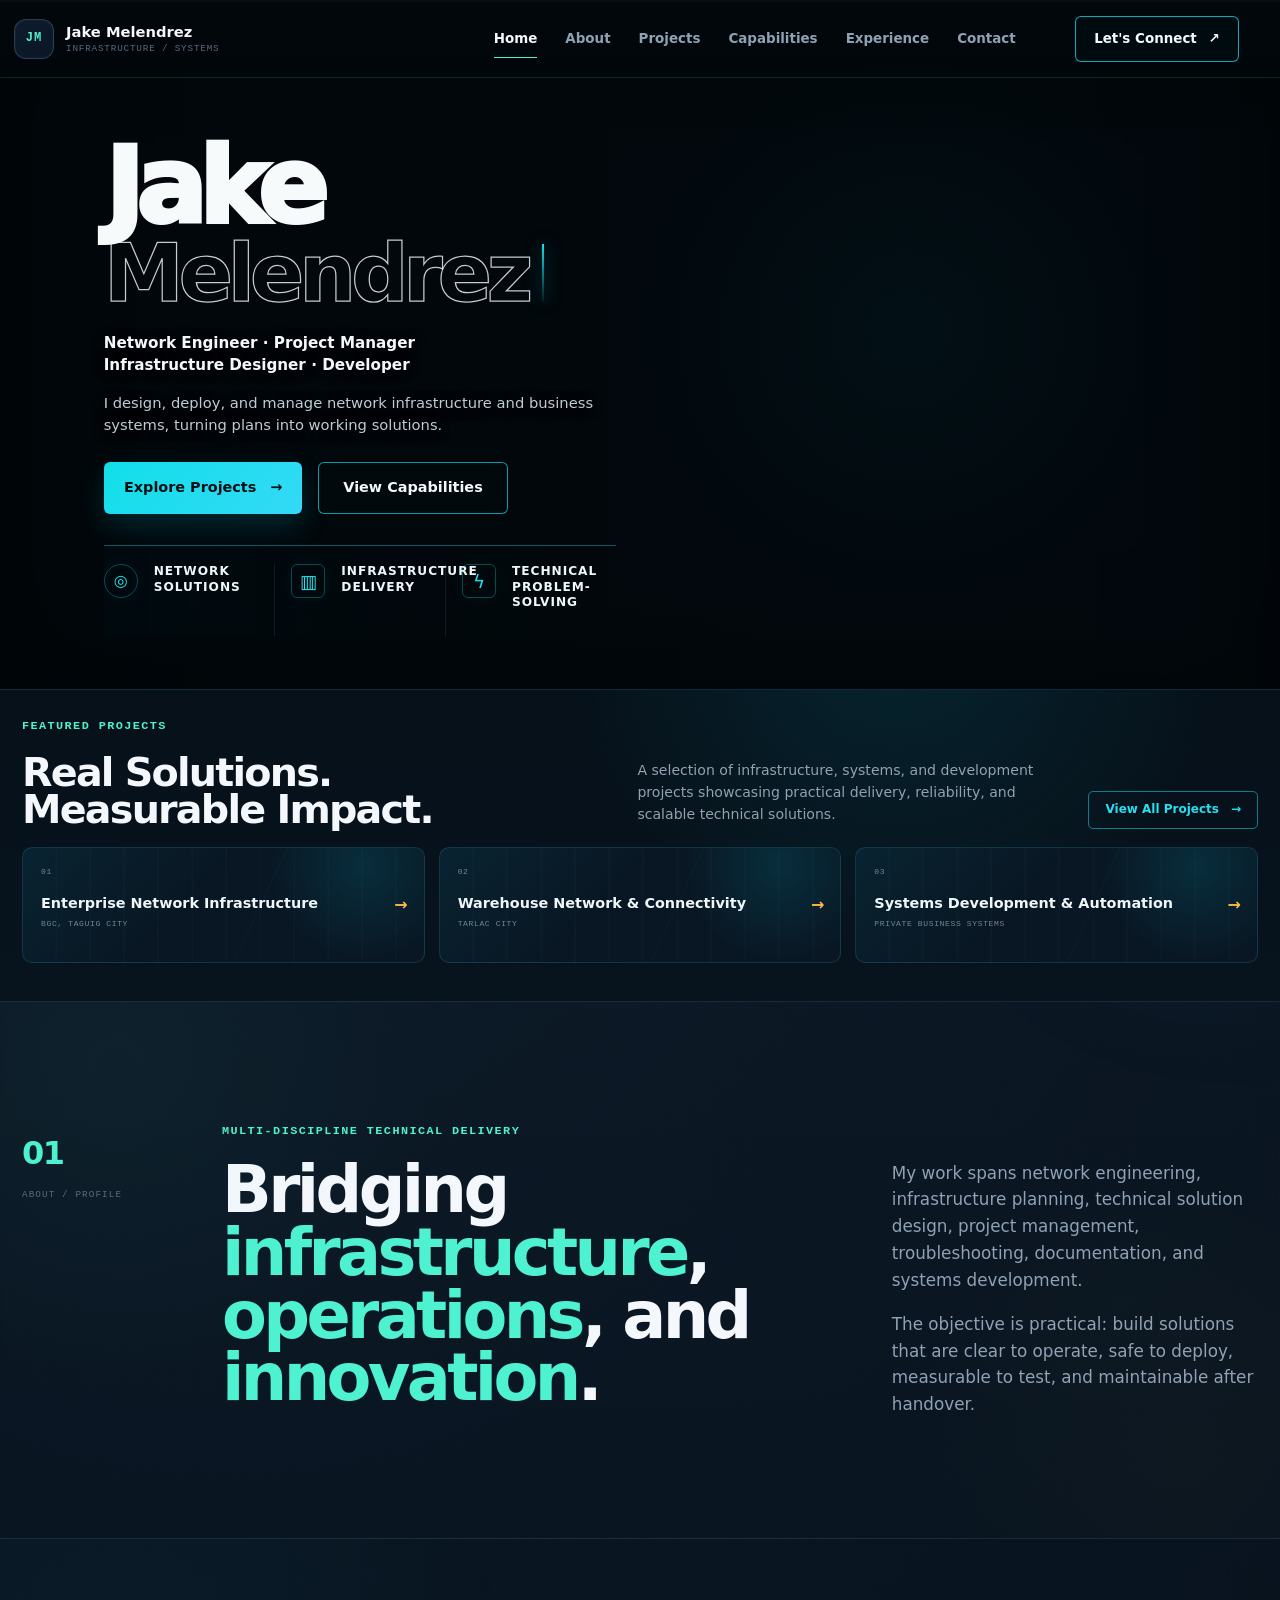
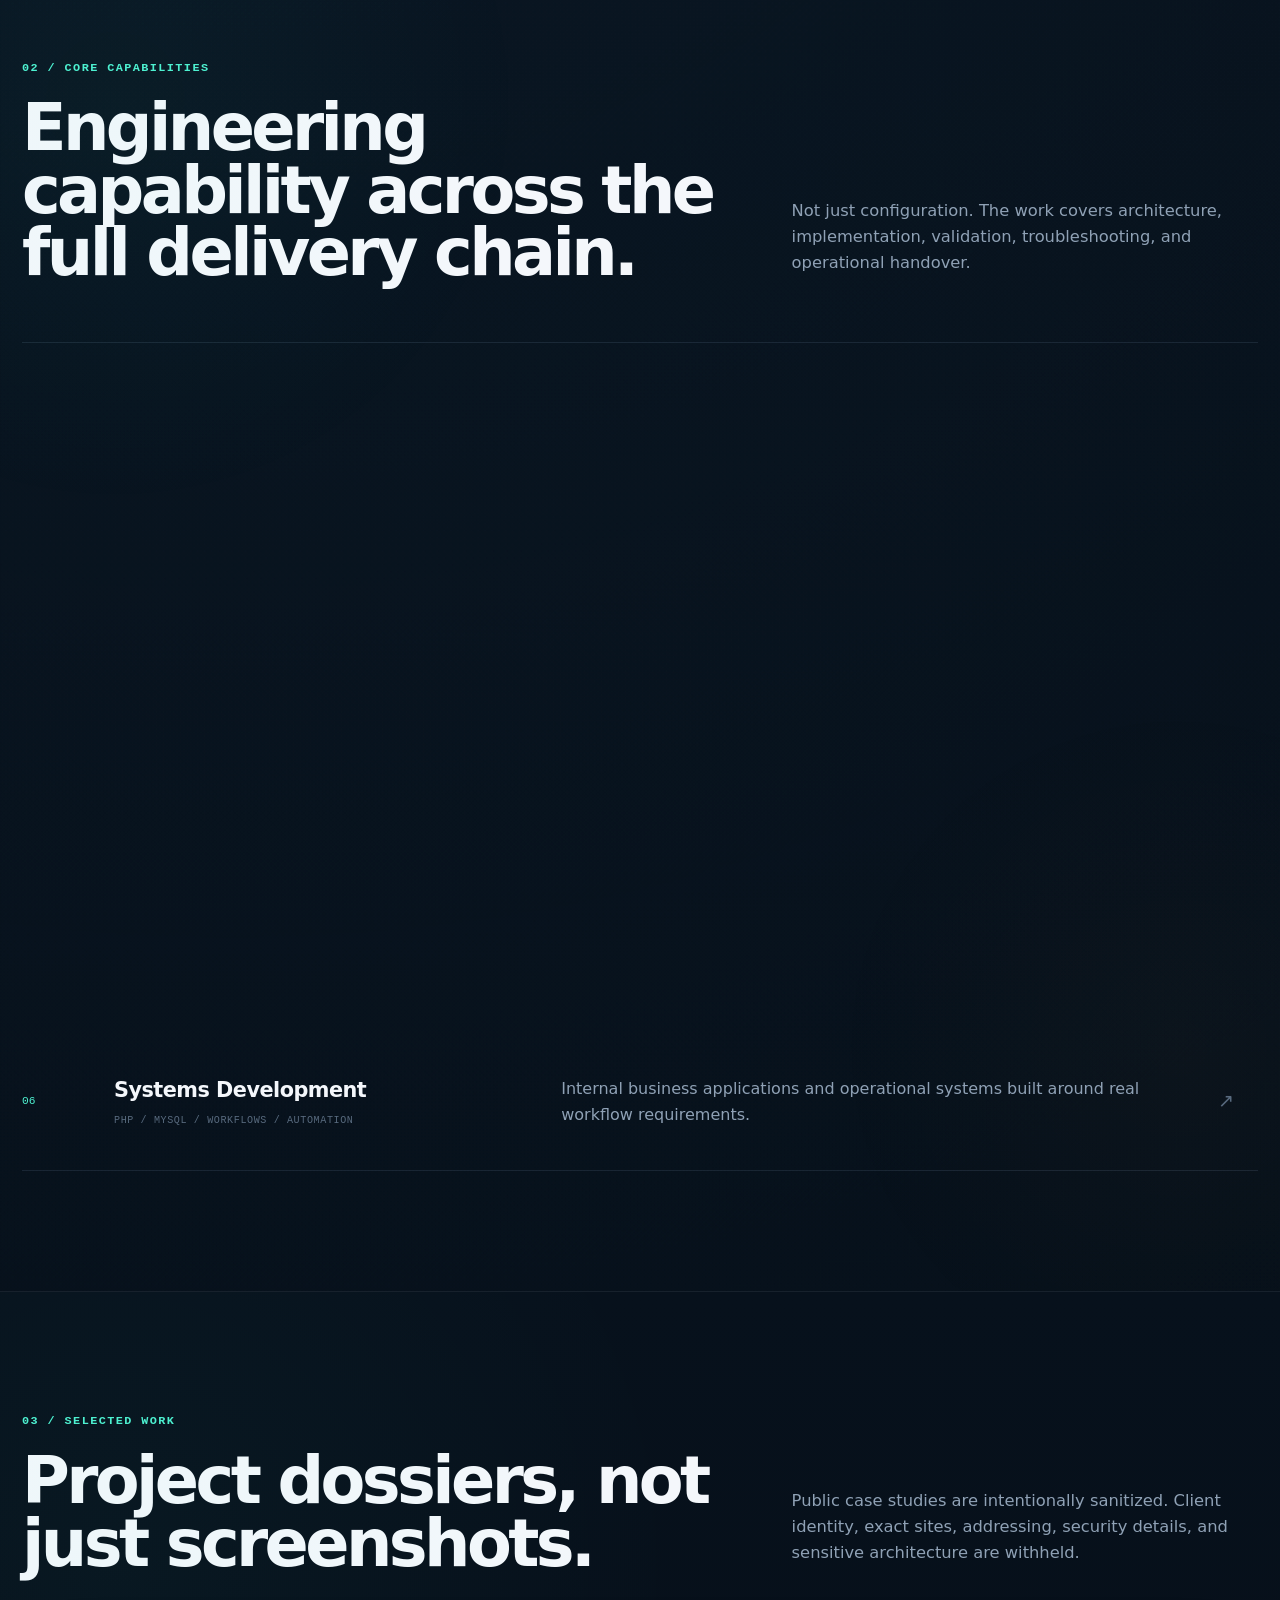
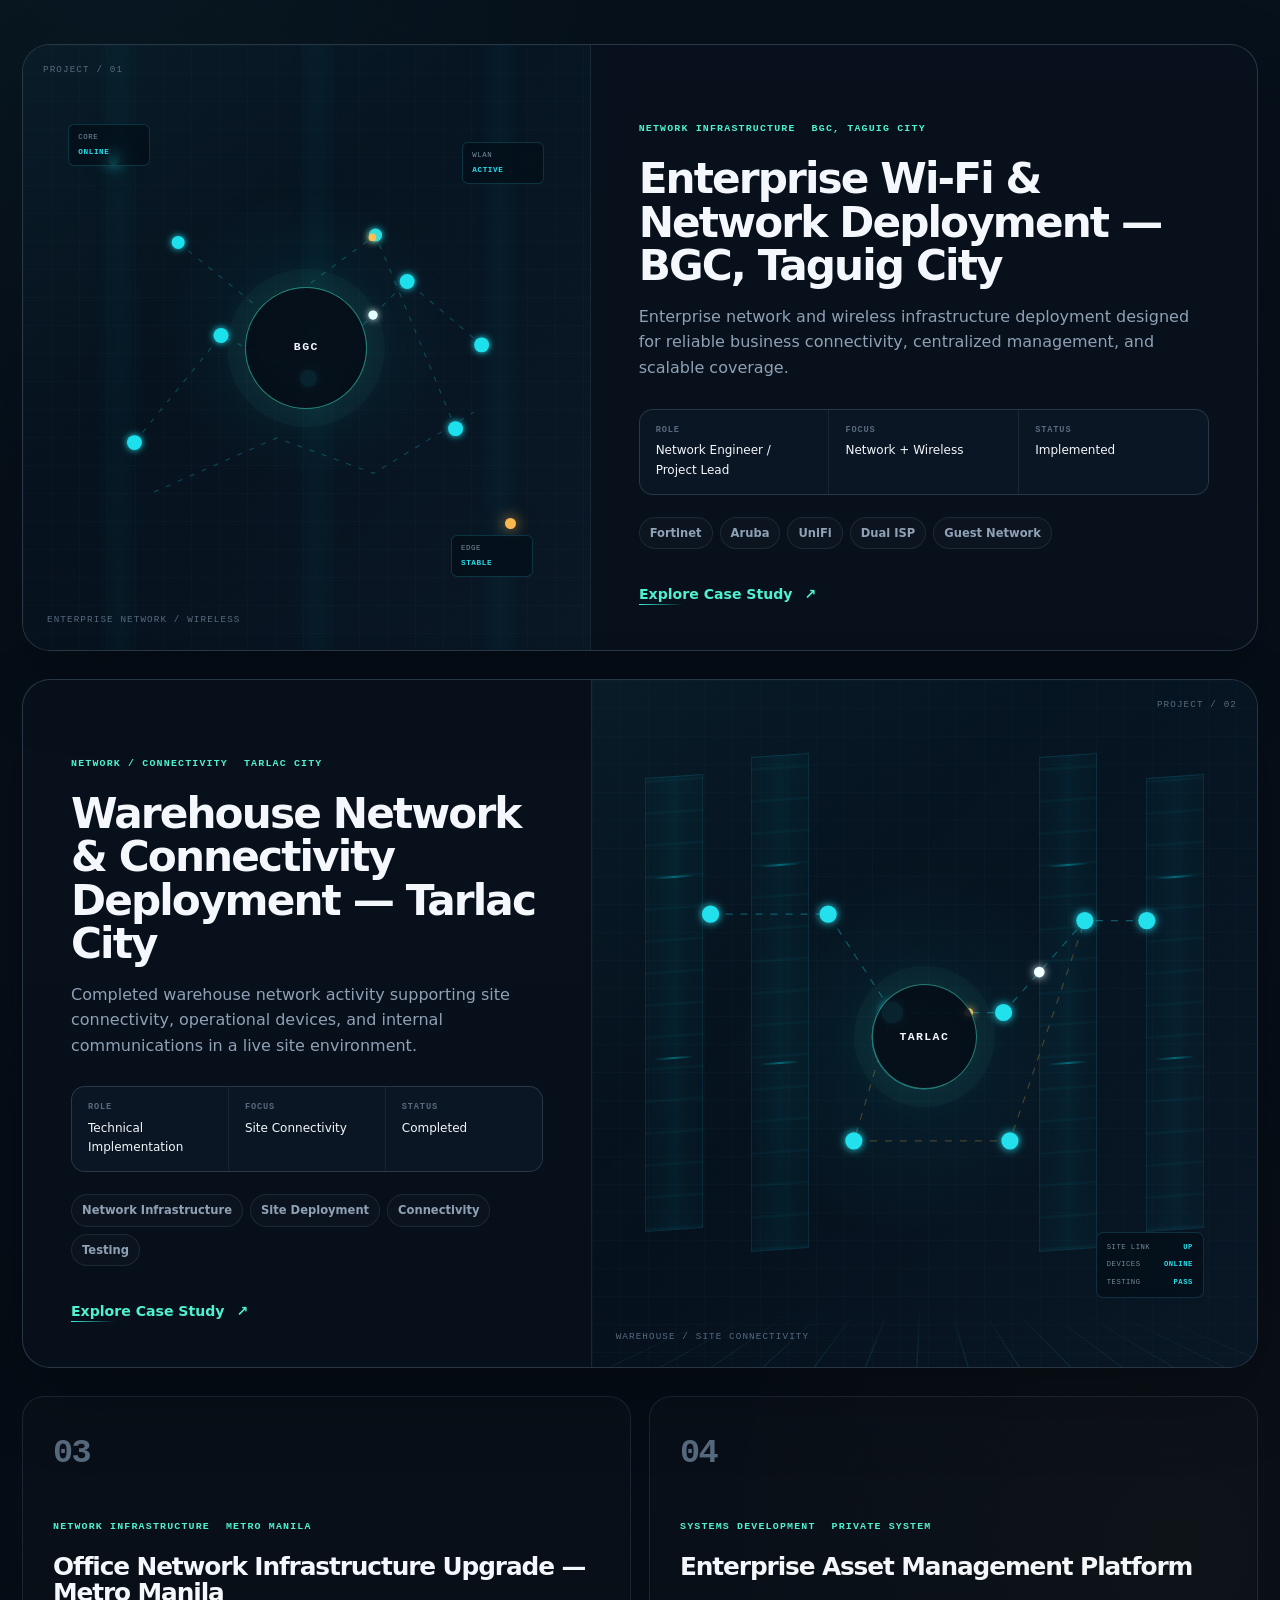
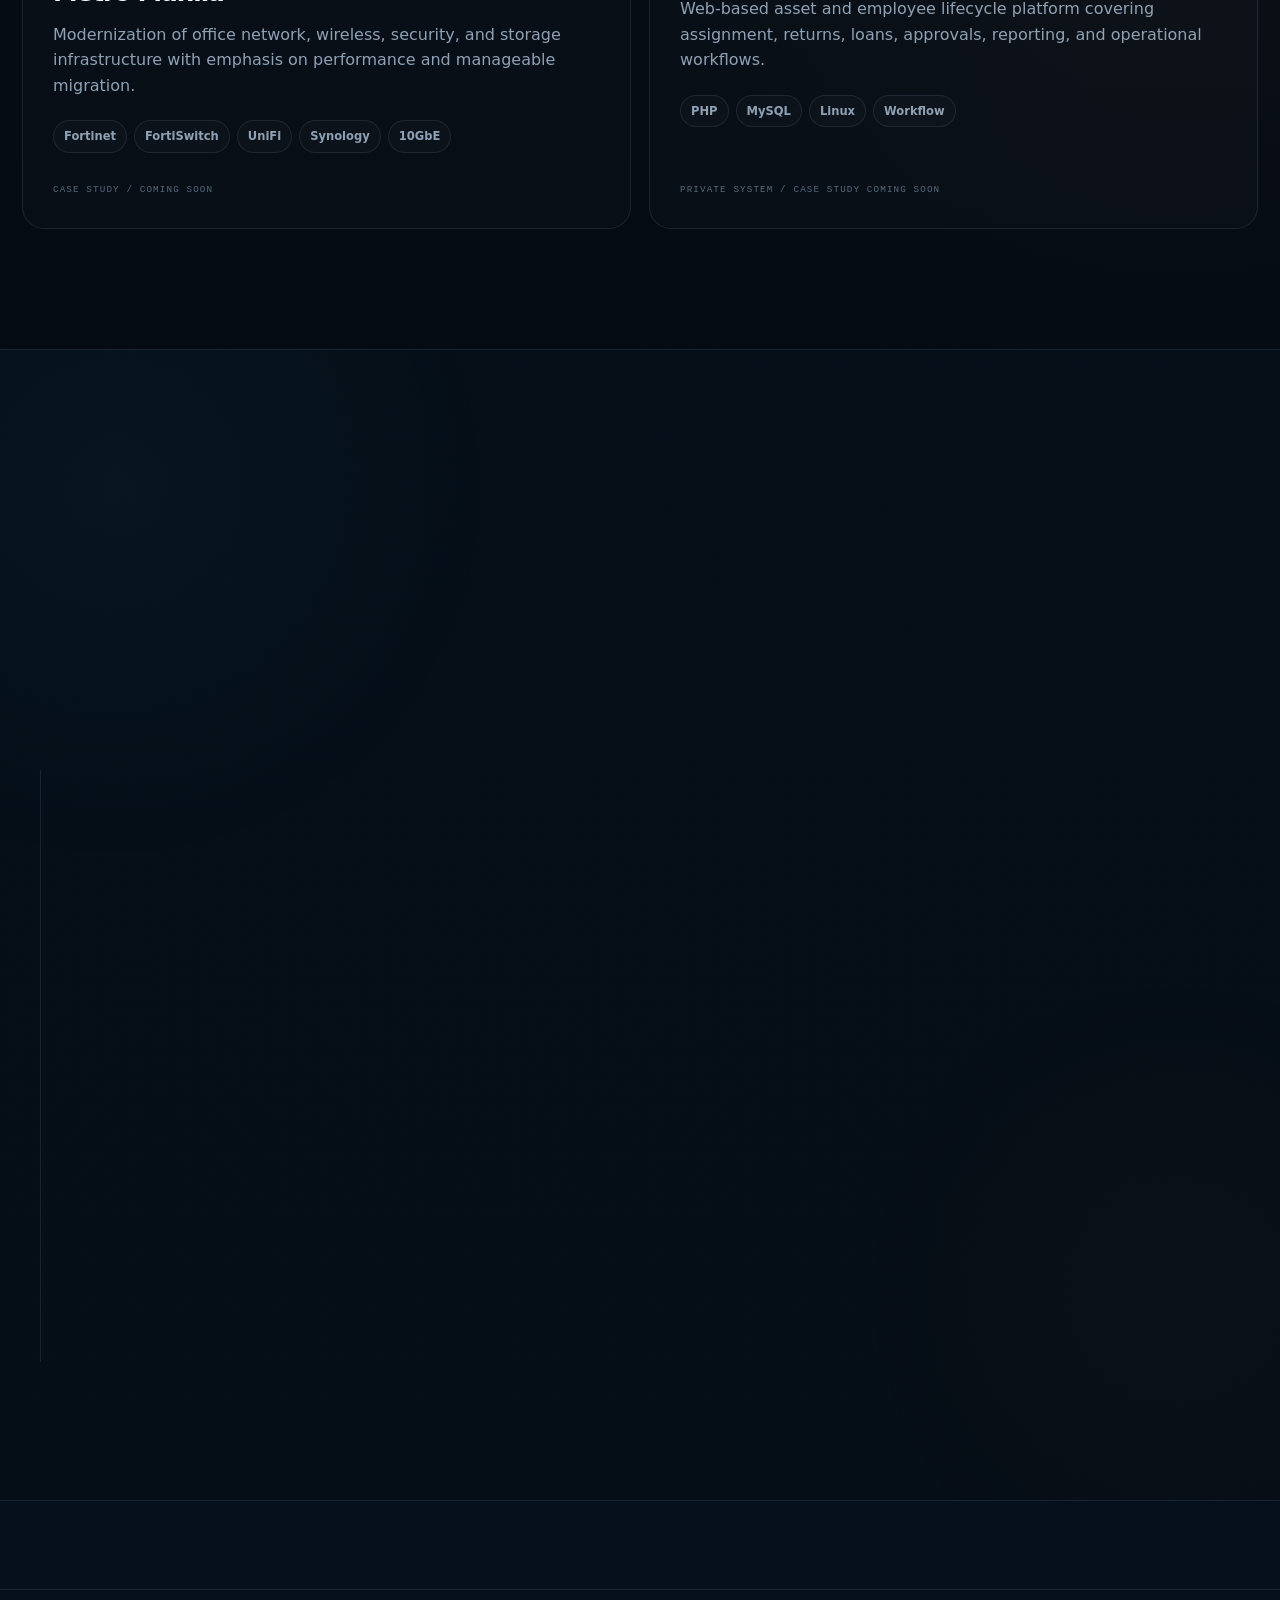
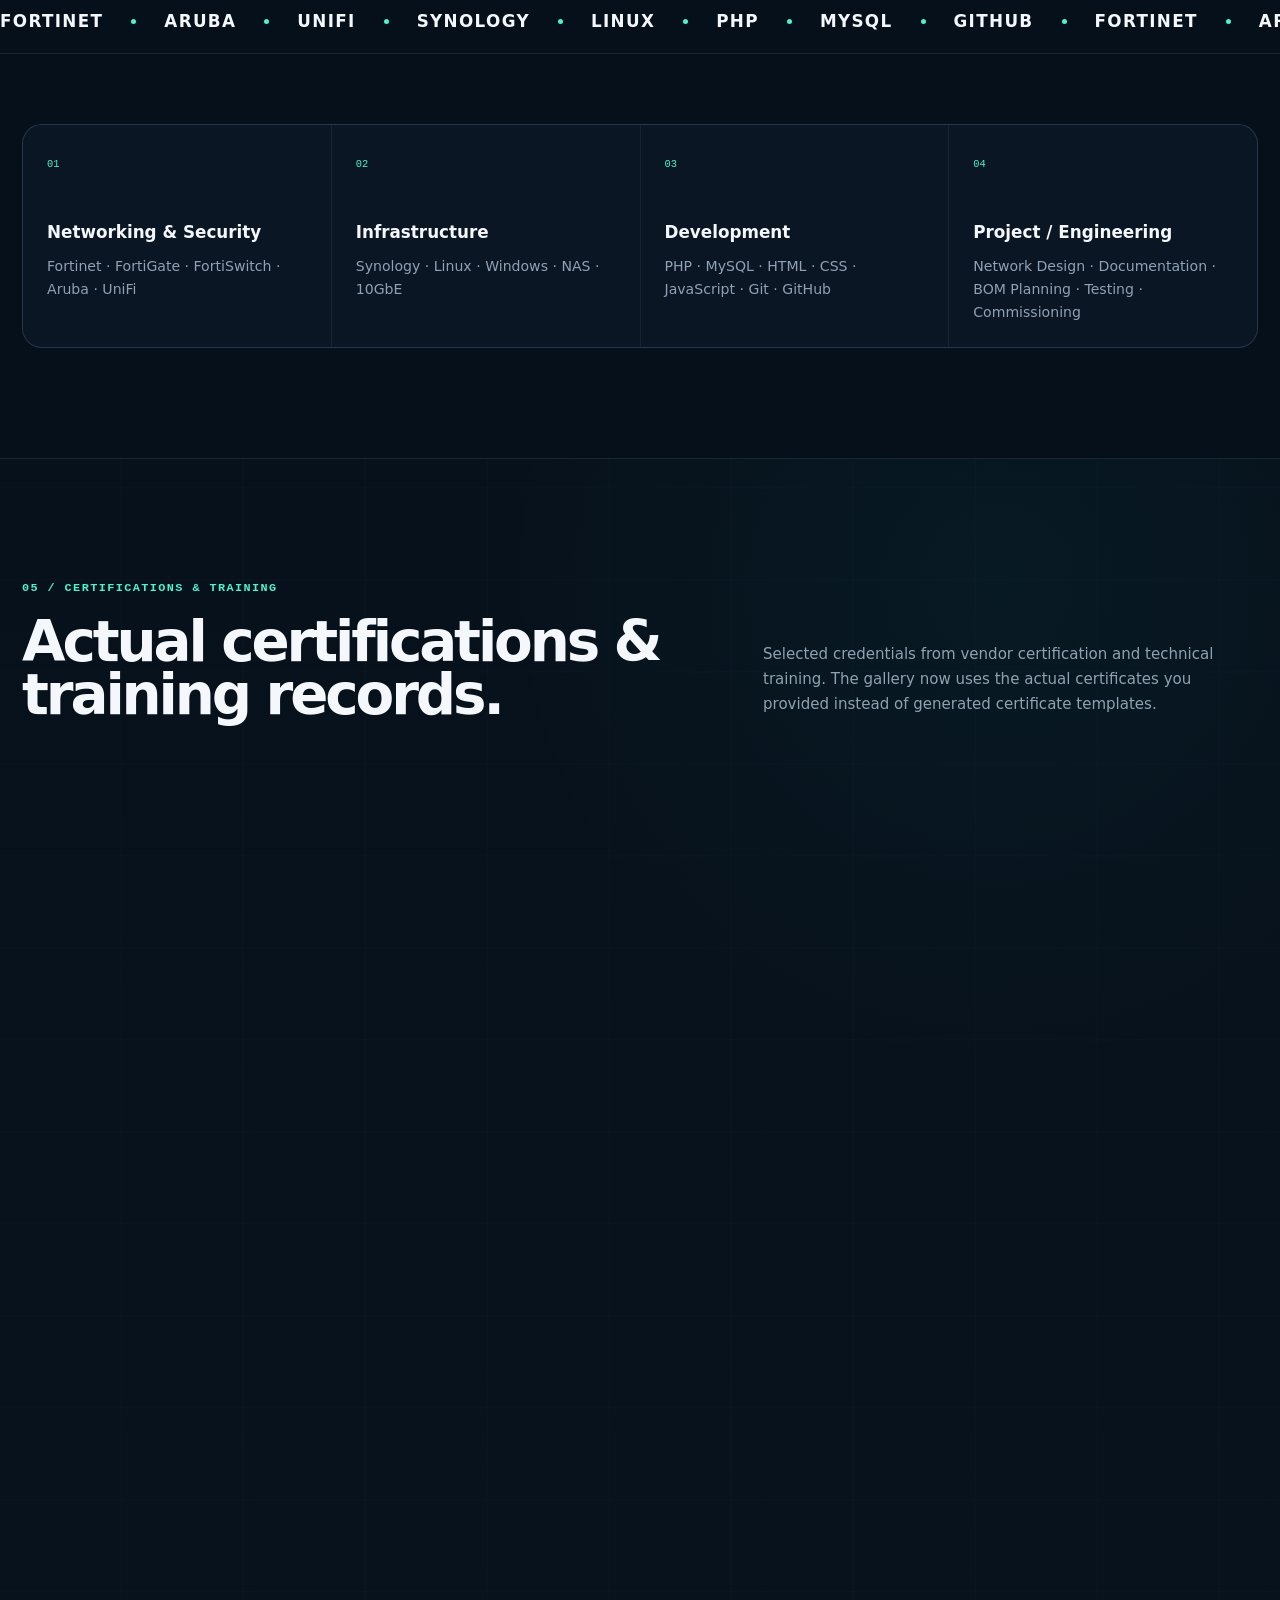
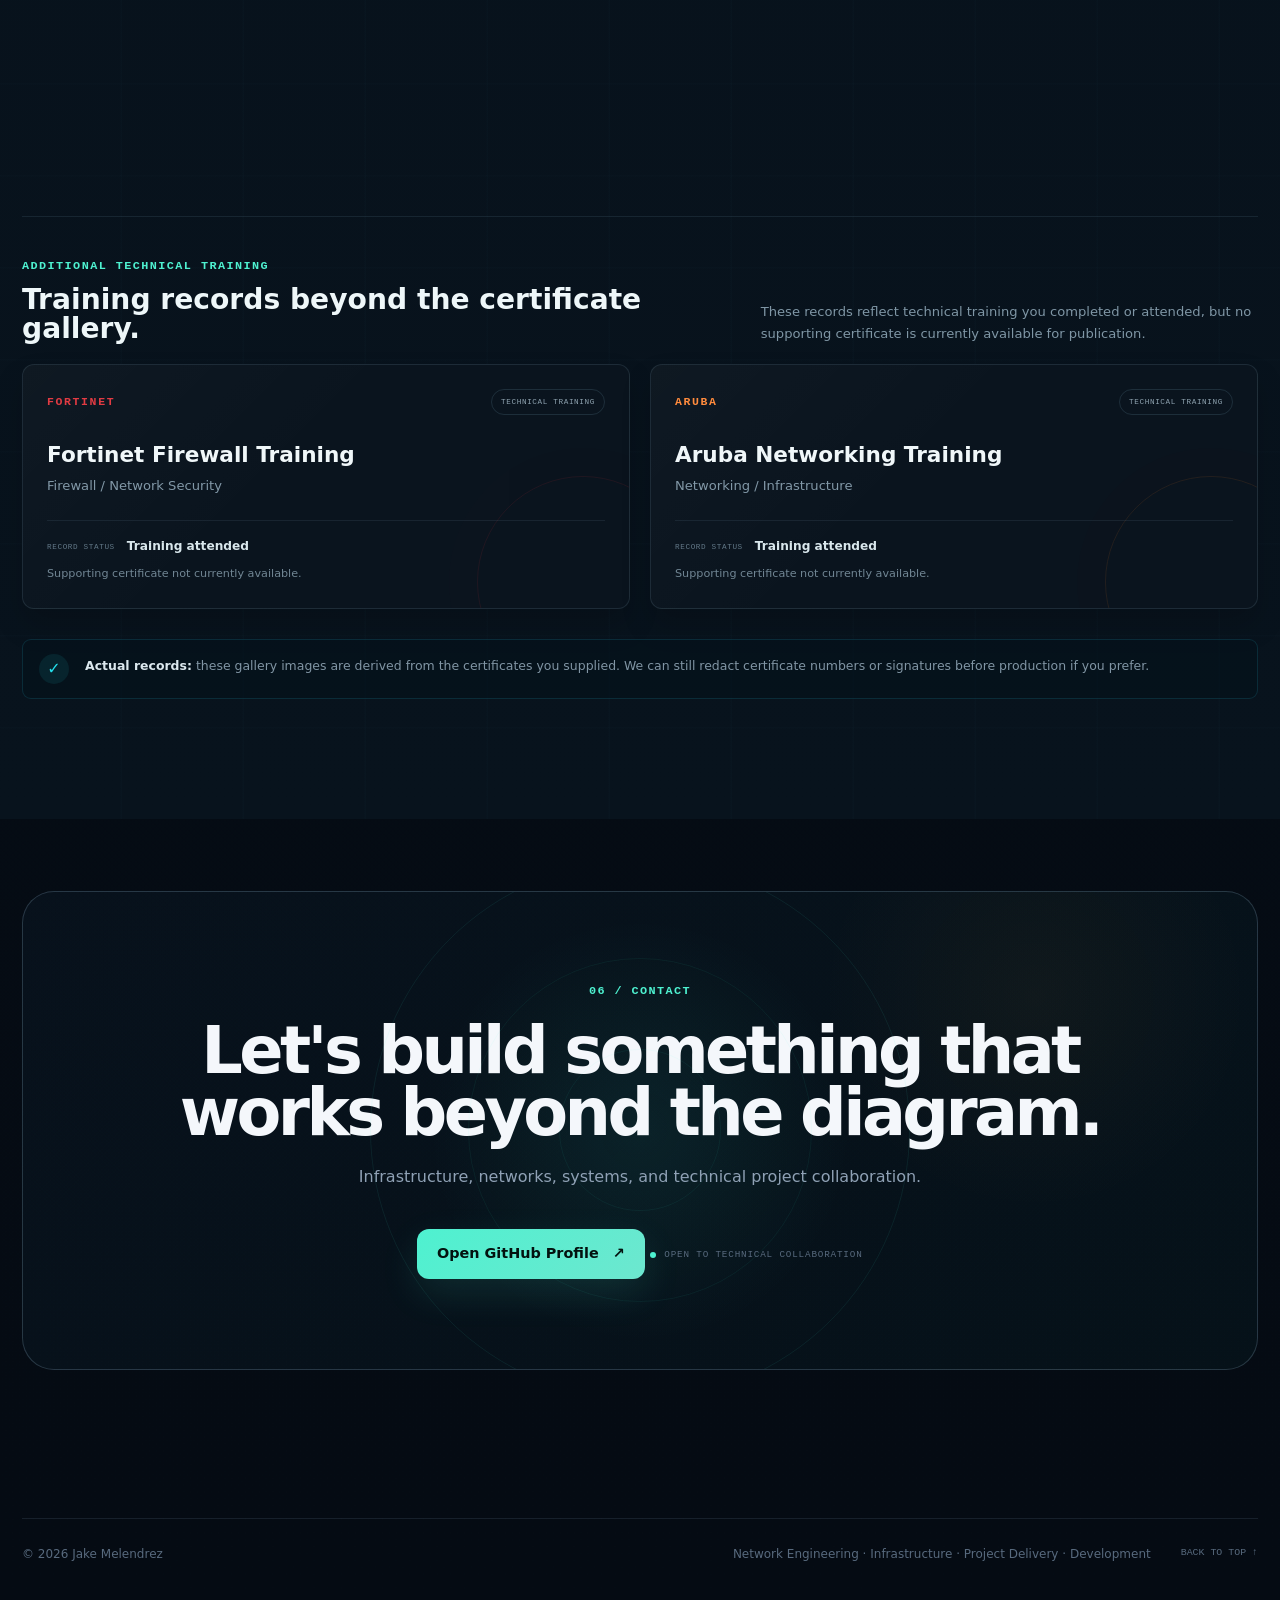
==== commit ef8c2074: "content(v6): align hero copy with approved concept" ====
--- a/index.html
+++ b/index.html
@@ -189,7 +189,7 @@
               <span class="v6-last">Melendrez</span>
             </h1>
             <p class="v6-roles">Network Engineer · Project Manager<br>Infrastructure Designer · Developer</p>
-            <p class="v6-summary">I design and deliver practical network infrastructure, business systems, and technology solutions—from planning and implementation to testing and handover.</p>
+            <p class="v6-summary">I design, deploy, and manage network infrastructure and business systems, turning plans into working solutions.</p>
             <div class="v6-actions">
               <a class="button button-primary magnetic" href="#work"><span>Explore Projects</span><b aria-hidden="true">→</b></a>
               <a class="button button-ghost magnetic" href="#expertise"><span>View Capabilities</span></a>
--- a/assets/css/v6-hybrid.css
+++ b/assets/css/v6-hybrid.css
@@ -1,38 +1,38 @@
-/* V6.12 HYBRID HERO — approved-composition reconstruction
-   Strategy:
-   - photographic environment for depth/reflections
-   - transparent portrait remains a separate asset
-   - all copy, navigation, CTAs, capability labels and HUD UI remain coded
-   - desktop geometry is tuned against the owner-approved reference image
-
-   Free-use visual sources:
-   Pexels 2376799 — blue-lit wet urban corridor
-   Pexels 17505092 — futuristic blue reflective corridor
+/* V6.14 APPROVED HYBRID HERO
+   Approved visual plate = user-supplied Neon Systems Portfolio artwork.
+   Interactive content remains real HTML/CSS. The baked text/navigation on the
+   artwork is masked; the person and cinematic environment remain part of the plate.
 */
 
 .v6-page{
-  --hybrid-city:url("https://images.pexels.com/photos/2376799/pexels-photo-2376799.jpeg?auto=compress&cs=tinysrgb&w=1920");
-  --hybrid-corridor:url("https://images.pexels.com/photos/17505092/pexels-photo-17505092.jpeg?auto=compress&cs=tinysrgb&w=1920");
-}
-
-/* =========================================================
-   DESKTOP — RECONSTRUCT THE APPROVED COMPOSITION
-   ========================================================= */
+  --approved-hero:url("https://d2ol7oe51mr4n9.cloudfront.net/user_3JDVisYPa5evntPvESaH0Tl0oOK/1afba83a-f0b7-4175-bc1a-665cc385f94d.png");
+}
+
 @media (min-width:981px){
-
   .v6-page .site-header{
     height:78px;
   }
 
   .v6-page .site-header:not(.is-scrolled){
-    background:
-      linear-gradient(180deg,rgba(1,7,12,.96) 0%,rgba(1,7,12,.78) 62%,rgba(1,7,12,.18) 100%);
-    border-bottom:1px solid rgba(31,212,232,.12);
+    background:linear-gradient(180deg,rgba(1,7,11,.98) 0%,rgba(1,7,11,.94) 72%,rgba(1,7,11,.60) 100%);
+    border-bottom:1px solid rgba(39,223,239,.14);
     backdrop-filter:none;
   }
 
   .v6-page .site-header:not(.is-scrolled) .nav-shell{
     min-height:78px;
+  }
+
+  /* The approved artwork already has the human correctly seated on the floor.
+     Hide the old generated HUD/person layers so they cannot duplicate it. */
+  .v6-atmosphere,
+  .v6-frame,
+  .v6-scene,
+  .v6-portrait-zone,
+  .v6-scroll,
+  .v6-version,
+  .v6-scan{
+    display:none!important;
   }
 
   .v6-hero{
@@ -48,47 +48,42 @@
 
   .v6-shell{
     position:relative;
-    height:clamp(675px,70svh,760px);
-    min-height:675px;
-    max-height:760px;
+    height:clamp(690px,75svh,820px);
+    min-height:690px;
+    max-height:820px;
     overflow:hidden;
     isolation:isolate;
     background:
+      /* mask the artwork's original top navigation */
+      linear-gradient(180deg,
+        rgba(1,7,11,.99) 0 86px,
+        rgba(1,7,11,.84) 106px,
+        rgba(1,7,11,0) 154px),
+      /* mask the artwork's original left-side copy/buttons */
       linear-gradient(90deg,
-        rgba(2,8,13,.97) 0%,
-        rgba(2,9,15,.92) 22%,
-        rgba(2,10,17,.76) 40%,
-        rgba(1,9,15,.34) 58%,
-        rgba(1,8,13,.15) 75%,
-        rgba(1,7,12,.40) 100%),
-      linear-gradient(180deg,
-        rgba(1,7,12,.16) 0%,
-        rgba(1,7,12,.10) 55%,
-        rgba(1,7,12,.56) 100%),
-      var(--hybrid-city) center 58% / cover no-repeat;
+        rgba(1,7,11,.99) 0%,
+        rgba(1,7,11,.98) 33%,
+        rgba(1,7,11,.90) 40%,
+        rgba(1,7,11,.48) 48%,
+        rgba(1,7,11,.08) 57%,
+        transparent 66%),
+      var(--approved-hero) center 50% / cover no-repeat;
     box-shadow:
-      inset 0 0 150px rgba(0,0,0,.48),
-      0 28px 72px rgba(0,0,0,.36);
-  }
-
-  /* right-side technical environment — photo, not text/UI */
+      inset 0 0 130px rgba(0,0,0,.30),
+      0 26px 78px rgba(0,0,0,.30);
+  }
+
   .v6-shell::before{
     content:"";
     position:absolute;
-    z-index:0;
     inset:0;
+    z-index:1;
     pointer-events:none;
     background:
-      linear-gradient(90deg,transparent 0 44%,rgba(0,0,0,.08) 51%,rgba(0,0,0,.20) 100%),
-      var(--hybrid-corridor) center 54% / cover no-repeat;
-    opacity:.34;
-    filter:saturate(1.32) contrast(1.10) brightness(.74);
-    mix-blend-mode:screen;
-    -webkit-mask-image:linear-gradient(90deg,transparent 0%,transparent 40%,rgba(0,0,0,.50) 52%,#000 67%,#000 100%);
-    mask-image:linear-gradient(90deg,transparent 0%,transparent 40%,rgba(0,0,0,.50) 52%,#000 67%,#000 100%);
-  }
-
-  /* reflective cyan/amber floor zone */
+      radial-gradient(circle at 71% 48%,rgba(0,224,255,.035),transparent 29%),
+      linear-gradient(90deg,rgba(0,0,0,.08),transparent 53% 88%,rgba(0,0,0,.10));
+  }
+
   .v6-shell::after{
     content:"";
     position:absolute;
@@ -96,516 +91,277 @@
     left:0;
     right:0;
     bottom:0;
-    height:22%;
+    height:19%;
     pointer-events:none;
-    background:
-      radial-gradient(ellipse at 69% 100%,rgba(0,220,255,.30) 0%,rgba(0,220,255,.10) 29%,transparent 58%),
-      radial-gradient(ellipse at 42% 100%,rgba(255,170,60,.12) 0%,transparent 34%),
-      linear-gradient(180deg,transparent 0%,rgba(1,8,13,.15) 34%,rgba(1,8,13,.72) 100%);
-    box-shadow:inset 0 1px rgba(52,222,240,.06);
-  }
-
-  .v6-atmosphere{
-    z-index:1;
-    opacity:.36;
-  }
-
-  .v6-atmosphere .v6-pillar{
-    display:none;
-  }
-
-  .v6-bokeh{
-    width:8px;
-    height:8px;
-    opacity:.48;
-  }
-
-  /* Keep only the useful coded network/HUD motion over the photo. */
-  .v6-scene{
-    z-index:2;
-    left:35.5%;
-    top:6%;
-    width:62%;
-    height:86%;
-    opacity:.58;
-    mix-blend-mode:screen;
-    filter:saturate(1.15);
-  }
-
-  .v6-scene>rect:first-of-type,
-  .v6-beams,
-  .v6-floor-lines,
-  .v6-circuit-traces{
-    opacity:.16;
-  }
-
-  .v6-globe-dots>rect{
-    opacity:.28;
-  }
-
-  .v6-globe-dots path{
-    opacity:.34;
-  }
-
-  .v6-orbits{
-    opacity:.92;
-  }
-
-  .v6-network{
-    opacity:.66;
-  }
-
-  .v6-nodes,
-  .v6-packets{
-    opacity:.95;
-  }
-
-  .v6-floor-rings{
-    opacity:.72;
-  }
-
-  /* outer frame closely follows the approved screenshot */
-  .v6-frame{
-    z-index:12;
-    left:2.8%;
-    top:2.2%;
-    width:94.4%;
-    height:94.8%;
-  }
-
-  .v6-frame-main{
-    stroke:rgba(50,225,244,.78);
-    stroke-width:1.1;
-  }
-
-  .v6-frame-top,
-  .v6-frame-bottom{
-    opacity:.72;
-  }
-
-  /* Main coded content — larger and higher like the approved design */
+    background:linear-gradient(180deg,transparent,rgba(0,4,8,.18));
+  }
+
+  /* Real coded content aligned to the approved visual. */
   .v6-copy{
-    z-index:9;
-    left:8.2%;
-    top:15.7%;
-    width:38.5%;
-    max-width:565px;
+    z-index:4;
+    left:8.1%;
+    top:21.3%;
+    width:40%;
+    max-width:570px;
   }
 
   .v6-eyebrow{
-    margin:0 0 20px;
-    color:#b9c6cf;
-    font-size:.64rem;
-    letter-spacing:.24em;
+    display:none!important;
   }
 
   .v6-first{
-    font-size:clamp(6.6rem,8.1vw,8.15rem);
-    line-height:.78;
-    letter-spacing:-.075em;
+    color:#f7fafb;
+    font-size:clamp(6.3rem,8.2vw,8.15rem);
+    line-height:.79;
+    letter-spacing:-.076em;
   }
 
   .v6-last{
-    margin-top:9px;
-    font-size:clamp(4.8rem,6.2vw,6.15rem);
-    line-height:.88;
-    -webkit-text-stroke:1.35px rgba(236,246,250,.83);
-  }
-
-  .v6-last::after{
-    right:-17px;
+    margin-top:8px;
+    color:rgba(255,255,255,.008);
+    -webkit-text-stroke:1.25px rgba(240,248,251,.82);
+    font-size:clamp(4.7rem,6.3vw,6.1rem);
+    line-height:.89;
   }
 
   .v6-roles{
     margin-top:22px;
-    color:#f2f6f8;
-    font-size:clamp(.95rem,1vw,1.08rem);
+    color:#f3f7f8;
+    font-size:clamp(.95rem,1vw,1.07rem);
     line-height:1.48;
+    text-shadow:0 2px 12px rgba(0,0,0,.55);
   }
 
   .v6-summary{
-    max-width:505px;
-    margin-top:14px;
-    color:#aebec8;
-    font-size:clamp(.91rem,.95vw,1.01rem);
-    line-height:1.57;
+    max-width:535px;
+    margin-top:15px;
+    color:#c0ccd2;
+    font-size:clamp(.92rem,1vw,1.03rem);
+    line-height:1.55;
+    text-shadow:0 2px 12px rgba(0,0,0,.62);
   }
 
   .v6-actions{
     gap:16px;
-    margin-top:24px;
+    margin-top:25px;
   }
 
   .v6-actions .button{
-    min-width:188px;
-    min-height:50px;
-    border-radius:5px;
+    min-width:190px;
+    min-height:52px;
+    border-radius:6px;
   }
 
   .v6-actions .button-primary{
-    background:linear-gradient(135deg,#0ee0ec,#31d7f6);
-    box-shadow:0 10px 28px rgba(0,215,242,.18);
+    background:linear-gradient(135deg,#11dfe8,#34d9f7);
+    color:#031015;
+    box-shadow:0 12px 30px rgba(0,218,240,.16);
+  }
+
+  .v6-actions .button-ghost{
+    background:rgba(2,12,18,.55);
+    border-color:rgba(21,224,240,.68);
+    backdrop-filter:blur(8px);
   }
 
   .v6-value-strip{
     grid-template-columns:repeat(3,1fr);
     width:100%;
-    max-width:570px;
-    margin-top:30px;
+    max-width:575px;
+    margin-top:31px;
     padding-top:18px;
-    border-top:1px solid rgba(38,219,239,.40);
-    background:linear-gradient(90deg,rgba(1,15,22,.26),transparent);
+    border-top:1px solid rgba(38,219,239,.38);
+    background:linear-gradient(90deg,rgba(0,13,20,.48),rgba(0,13,20,.12),transparent);
   }
 
   .v6-value{
-    min-height:78px;
+    min-height:72px;
+  }
+
+  .v6-value p{
+    margin:0;
   }
 
   .v6-value strong{
-    font-size:.70rem;
-  }
-
-  /* Approved reference has a clear HUD panel on the right. */
-  .v6-hud-panel{
-    z-index:4;
-    left:46.0%;
-    top:7.1%;
-    width:47.2%;
-    height:74.7%;
-    filter:
-      drop-shadow(0 0 20px rgba(0,220,246,.06))
-      drop-shadow(0 22px 40px rgba(0,0,0,.16));
-  }
-
-  .v6-hud-frame path{
-    fill:rgba(1,10,17,.08);
-    stroke:rgba(27,219,242,.58);
-  }
-
-  .v6-hud-frame path:nth-child(2){
-    stroke:rgba(34,227,246,.90);
-  }
-
-  .v6-hud-brand{
-    left:6.1%;
-    top:6.3%;
-  }
-
-  .v6-hud-capabilities{
-    right:4.2%;
-    top:21.8%;
-    width:24.4%;
-    gap:9px;
-  }
-
-  .v6-hud-capabilities>div{
-    grid-template-columns:40px 1fr;
-    gap:10px;
-  }
-
-  .v6-hud-capabilities span{
-    width:38px;
-    height:38px;
-    background:rgba(0,13,21,.76);
-    border-color:rgba(21,225,243,.70);
-    box-shadow:0 0 18px rgba(0,218,239,.06);
-  }
-
-  .v6-hud-capabilities b{
-    color:#e2ebee;
-    font-size:.58rem;
-    text-shadow:0 2px 8px rgba(0,0,0,.95);
-  }
-
-  .v6-hud-message{
-    left:6.5%;
-    bottom:17.4%;
-    color:#c3cdd3;
-  }
-
-  .v6-plan-stack{
-    right:5.8%;
-    bottom:6.5%;
-  }
-
-  /* Person — much closer to approved scale/position */
-  .v6-portrait-zone{
-    z-index:5;
-  }
-
-  .v6-portrait-glow{
-    left:67.4%;
-    top:45.3%;
-    width:35%;
-    height:76%;
-    background:
-      radial-gradient(ellipse at center,rgba(0,229,255,.22),rgba(0,229,255,.065) 42%,transparent 72%);
-    filter:blur(8px);
-  }
-
-  .v6-portrait-rig{
-    left:67.7%;
-    bottom:1.2%;
-    height:91.8%;
-  }
-
-  .v6-portrait{
-    filter:
-      contrast(1.055)
-      saturate(1.035)
-      brightness(1.015)
-      drop-shadow(0 30px 24px rgba(0,0,0,.52))
-      drop-shadow(0 0 12px rgba(0,219,255,.09));
-  }
-
-  .v6-tag{
-    color:#c7d2d7;
-    text-shadow:0 2px 8px rgba(0,0,0,.95);
-  }
-
-  .v6-tag.tag-infra{left:45.7%;top:24%}
-  .v6-tag.tag-net{right:16.4%;top:20.5%}
-  .v6-tag.tag-systems{right:14.4%;top:45.7%}
-  .v6-tag.tag-delivery{left:48.0%;bottom:24.4%}
-
-  .v6-mindset{
-    right:8.7%;
-    bottom:11.7%;
-    width:150px;
-    background:rgba(1,12,19,.78);
-    border-color:rgba(0,220,245,.38);
-    backdrop-filter:blur(10px);
-  }
-
-  .v6-right-rail{
-    right:5.4%;
-    top:18.2%;
-    color:#b1bec6;
-    text-shadow:0 2px 8px rgba(0,0,0,.95);
-  }
-
-  .v6-scroll{
-    left:8.15%;
-    bottom:4.7%;
-  }
-
-  .v6-version{
-    right:7.0%;
-    bottom:3.5%;
-  }
-
-  .v6-scan{
-    opacity:.48;
-  }
-
-  /* Bring the next section into the viewport like the approved reference. */
+    color:#eef7f9;
+    font-size:.76rem;
+    line-height:1.28;
+  }
+
+  .v6-value small{
+    display:none!important;
+  }
+
+  /* Match the approved composition: nav centered over the hero, no duplicate
+     Infrastructure / Systems tagline in the header brand. */
+  .v6-page .site-header:not(.is-scrolled) .brand{
+    opacity:0;
+    pointer-events:none;
+  }
+
+  .v6-page .site-header:not(.is-scrolled) .site-nav{
+    margin-left:auto;
+    margin-right:auto;
+  }
+
+  .v6-page .site-header:not(.is-scrolled) .v6-connect{
+    position:absolute;
+    right:3.2%;
+  }
+
   .v6-featured-peek{
-    padding:25px 0 34px;
-    background:
-      radial-gradient(circle at 70% -30%,rgba(0,214,242,.12),transparent 33%),
-      linear-gradient(180deg,#050f18,#07131d);
-  }
-
-  .v6-featured-head{
-    margin-bottom:16px;
-  }
-}
-
-/* 1366x768 / ordinary laptop at 100% zoom */
+    padding-top:27px;
+    background:
+      radial-gradient(circle at 70% -24%,rgba(0,215,242,.10),transparent 34%),
+      linear-gradient(180deg,#06111a,#07131d);
+  }
+}
+
+/* Standard laptop at 100% zoom. */
 @media (min-width:981px) and (max-height:850px){
   .v6-shell{
-    height:655px;
-    min-height:655px;
-    max-height:655px;
+    height:650px;
+    min-height:650px;
+    max-height:650px;
   }
 
   .v6-copy{
-    top:15%;
-    left:8%;
-  }
-
-  .v6-first{
-    font-size:5.6rem;
-  }
-
-  .v6-last{
-    font-size:4.15rem;
-  }
-
-  .v6-roles{
-    margin-top:14px;
-    font-size:.88rem;
-  }
-
-  .v6-summary{
-    margin-top:10px;
-    font-size:.84rem;
-  }
-
-  .v6-actions{
-    margin-top:16px;
-  }
-
-  .v6-actions .button{
-    min-height:44px;
-  }
-
-  .v6-value-strip{
-    margin-top:17px;
-    padding-top:13px;
-  }
-
-  .v6-value{
-    min-height:60px;
-  }
-
-  .v6-portrait-rig{
-    height:92.5%;
-    bottom:.8%;
-  }
-
-  .v6-hud-panel{
-    top:5.5%;
-    height:78%;
-  }
-}
-
-/* =========================================================
-   TABLET / MOBILE
-   ========================================================= */
+    left:7.8%;
+    top:18.2%;
+  }
+
+  .v6-first{font-size:5.65rem}
+  .v6-last{font-size:4.25rem}
+  .v6-roles{margin-top:14px;font-size:.88rem}
+  .v6-summary{margin-top:10px;font-size:.85rem;line-height:1.48;max-width:490px}
+  .v6-actions{margin-top:17px}
+  .v6-actions .button{min-height:44px}
+  .v6-value-strip{margin-top:18px;padding-top:13px}
+  .v6-value{min-height:58px}
+}
+
+/* Tablet/mobile: preserve the approved atmosphere but keep all readable copy real. */
 @media(max-width:980px){
   .v6-page .site-header:not(.is-scrolled){
-    background:rgba(3,10,16,.84);
-    backdrop-filter:blur(15px);
+    background:rgba(2,9,14,.92);
+    backdrop-filter:blur(14px);
   }
 
   .v6-hero{
     margin-top:0;
-    padding:10px 0 36px;
-    background:#030c14;
+    padding:8px 0 34px;
+    background:#020a10;
   }
 
   .v6-wrap{
     width:min(calc(100% - 18px),760px);
   }
 
+  .v6-atmosphere,
+  .v6-frame,
+  .v6-scene,
+  .v6-portrait-zone,
+  .v6-scroll,
+  .v6-version,
+  .v6-scan{
+    display:none!important;
+  }
+
   .v6-shell{
     height:auto;
-    min-height:0;
+    min-height:720px;
     max-height:none;
-    padding:34px 22px 26px;
-    background:
-      linear-gradient(180deg,rgba(2,9,15,.63),rgba(2,9,15,.86) 48%,#030c14 100%),
-      var(--hybrid-city) 58% center / auto 100% no-repeat;
+    padding:48px 22px 32px;
+    background:
+      linear-gradient(180deg,
+        rgba(2,9,15,.26) 0%,
+        rgba(2,9,15,.42) 38%,
+        rgba(2,9,15,.88) 72%,
+        #020a10 100%),
+      linear-gradient(90deg,rgba(2,9,15,.93) 0 45%,rgba(2,9,15,.35) 68%,transparent 100%),
+      var(--approved-hero) 68% center / auto 100% no-repeat;
   }
 
   .v6-shell::before{
     content:"";
     position:absolute;
     inset:0;
-    z-index:0;
+    z-index:1;
     pointer-events:none;
-    background:var(--hybrid-corridor) center / cover no-repeat;
-    opacity:.12;
-    mix-blend-mode:screen;
+    background:linear-gradient(180deg,rgba(2,9,15,.72) 0 9%,transparent 18%);
   }
 
   .v6-shell::after{
-    content:"";
-    position:absolute;
-    left:0;right:0;bottom:0;
-    height:28%;
-    background:linear-gradient(180deg,transparent,#030c14);
-    pointer-events:none;
-  }
-
-  .v6-atmosphere{
-    opacity:.20;
-  }
-
-  .v6-hud-panel{
     display:none;
-  }
-
-  .v6-scene{
-    top:42%;
-    left:-12%;
-    width:124%;
-    height:50%;
-    opacity:.35;
-    mix-blend-mode:screen;
   }
 
   .v6-copy{
     position:relative;
-    z-index:8;
+    z-index:4;
     left:auto;
     top:auto;
-    width:auto;
-    max-width:none;
-  }
-
-  .v6-portrait-zone{
-    position:relative;
-    z-index:6;
-    inset:auto;
-    height:500px;
-    margin-top:6px;
-  }
-
-  .v6-portrait-rig{
-    left:58%;
-    bottom:0;
-    height:470px;
-  }
-
-  .v6-portrait-glow{
-    left:58%;
-    top:49%;
-    width:330px;
-    height:420px;
-  }
-
-  .v6-right-rail,
-  .v6-mindset,
-  .v6-version,
-  .v6-scroll{
-    display:none;
+    width:100%;
+    max-width:560px;
+  }
+
+  .v6-eyebrow{
+    display:none!important;
+  }
+
+  .v6-value-strip{
+    max-width:100%;
+    background:rgba(2,11,17,.38);
+    backdrop-filter:blur(6px);
   }
 }
 
 @media(max-width:560px){
   .v6-shell{
-    padding:28px 16px 22px;
-    background:
-      linear-gradient(180deg,rgba(2,9,15,.66),rgba(2,9,15,.90) 50%,#030c14 100%),
-      var(--hybrid-city) 62% center / auto 100% no-repeat;
+    min-height:690px;
+    padding:38px 16px 26px;
+    background:
+      linear-gradient(180deg,
+        rgba(2,9,15,.30) 0%,
+        rgba(2,9,15,.63) 43%,
+        rgba(2,9,15,.94) 71%,
+        #020a10 100%),
+      linear-gradient(90deg,rgba(2,9,15,.91) 0 50%,rgba(2,9,15,.30) 78%,transparent),
+      var(--approved-hero) 70% center / auto 100% no-repeat;
   }
 
   .v6-first{
-    font-size:clamp(3.7rem,20vw,4.9rem);
+    font-size:clamp(3.7rem,19vw,4.8rem);
   }
 
   .v6-last{
-    font-size:clamp(3.08rem,17vw,4.2rem);
-  }
-
-  .v6-portrait-zone{
-    height:425px;
-  }
-
-  .v6-portrait-rig{
-    left:59%;
-    height:395px;
-  }
-
-  .v6-portrait-glow{
-    left:59%;
-    width:260px;
-    height:340px;
-  }
-
-  .v6-tag{
-    display:none;
-  }
-}
+    font-size:clamp(3rem,16.3vw,4.05rem);
+  }
+
+  .v6-roles{
+    font-size:.92rem;
+  }
+
+  .v6-summary{
+    max-width:94%;
+    font-size:.92rem;
+  }
+
+  .v6-actions{
+    gap:10px;
+  }
+
+  .v6-actions .button{
+    min-width:0;
+    flex:1 1 150px;
+  }
+
+  .v6-value-strip{
+    grid-template-columns:1fr;
+    gap:0;
+    margin-top:24px;
+  }
+
+  .v6-value{
+    min-height:56px;
+  }
+}
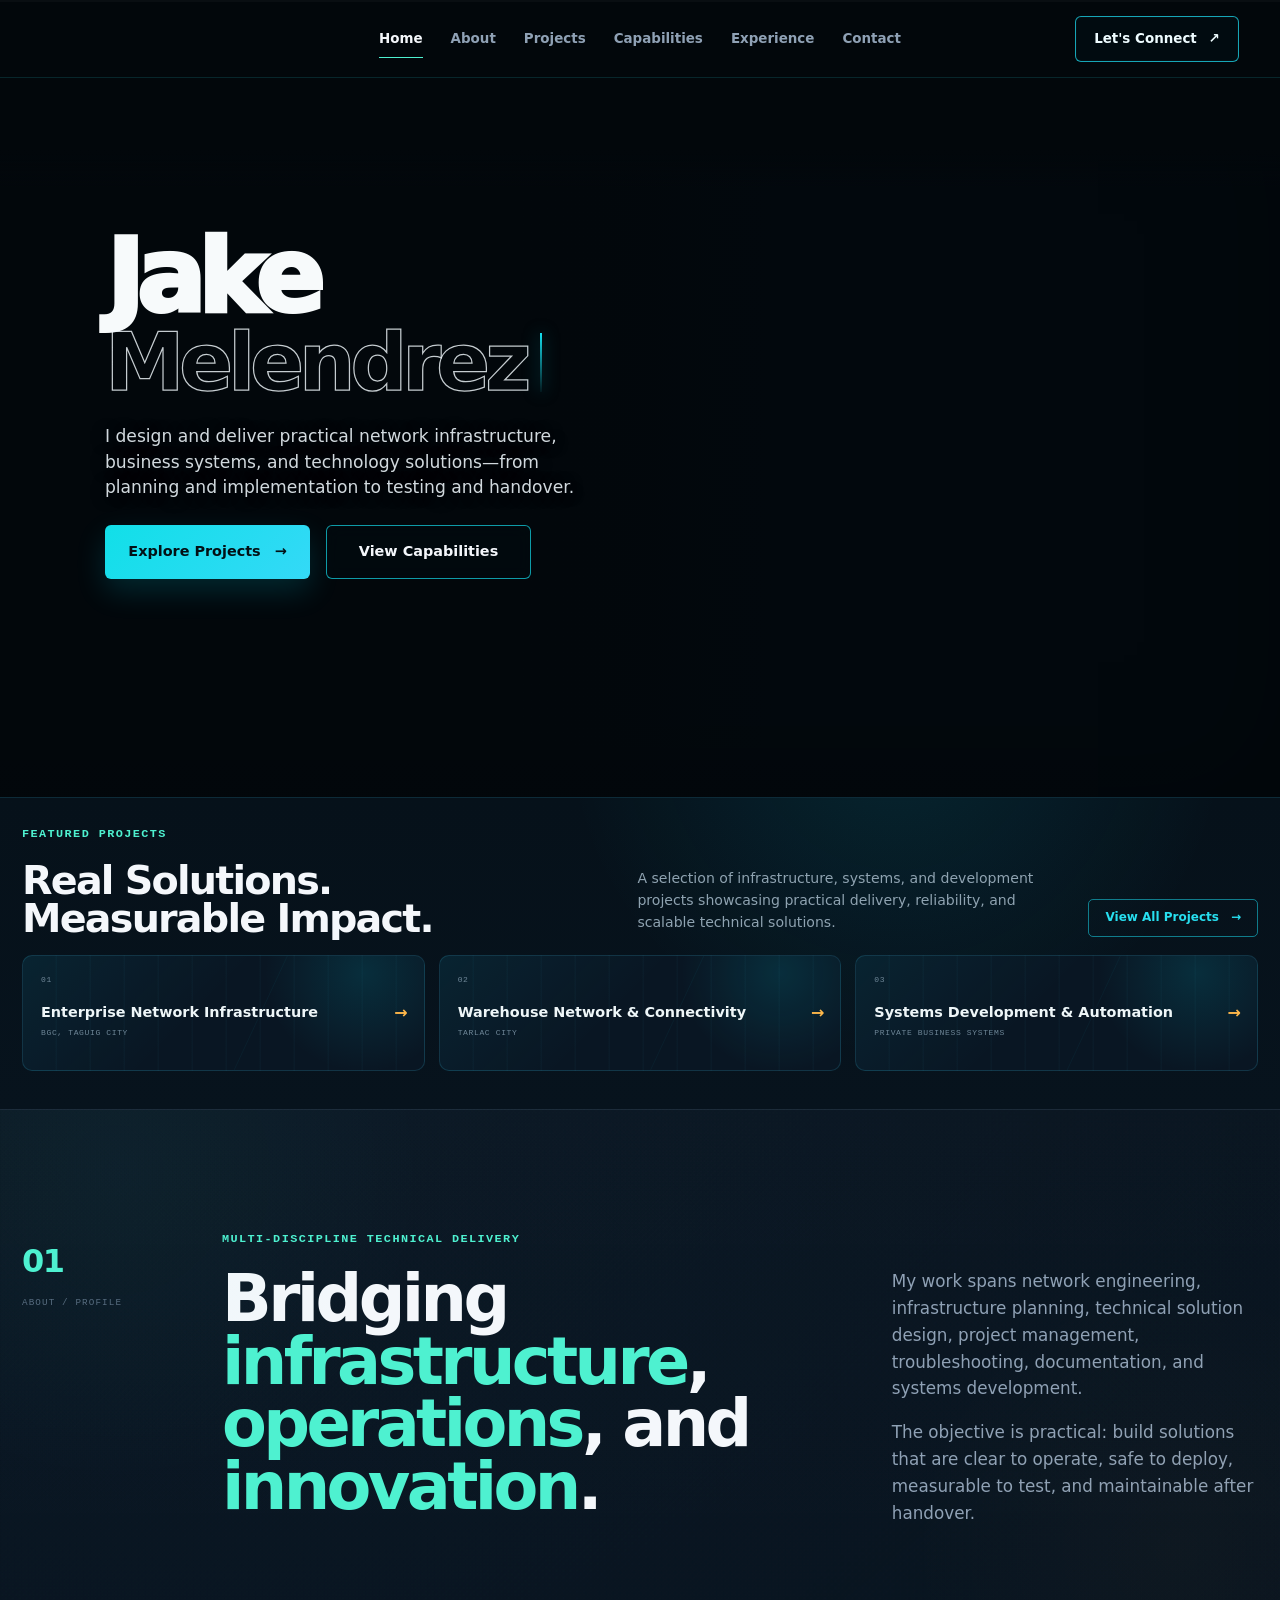
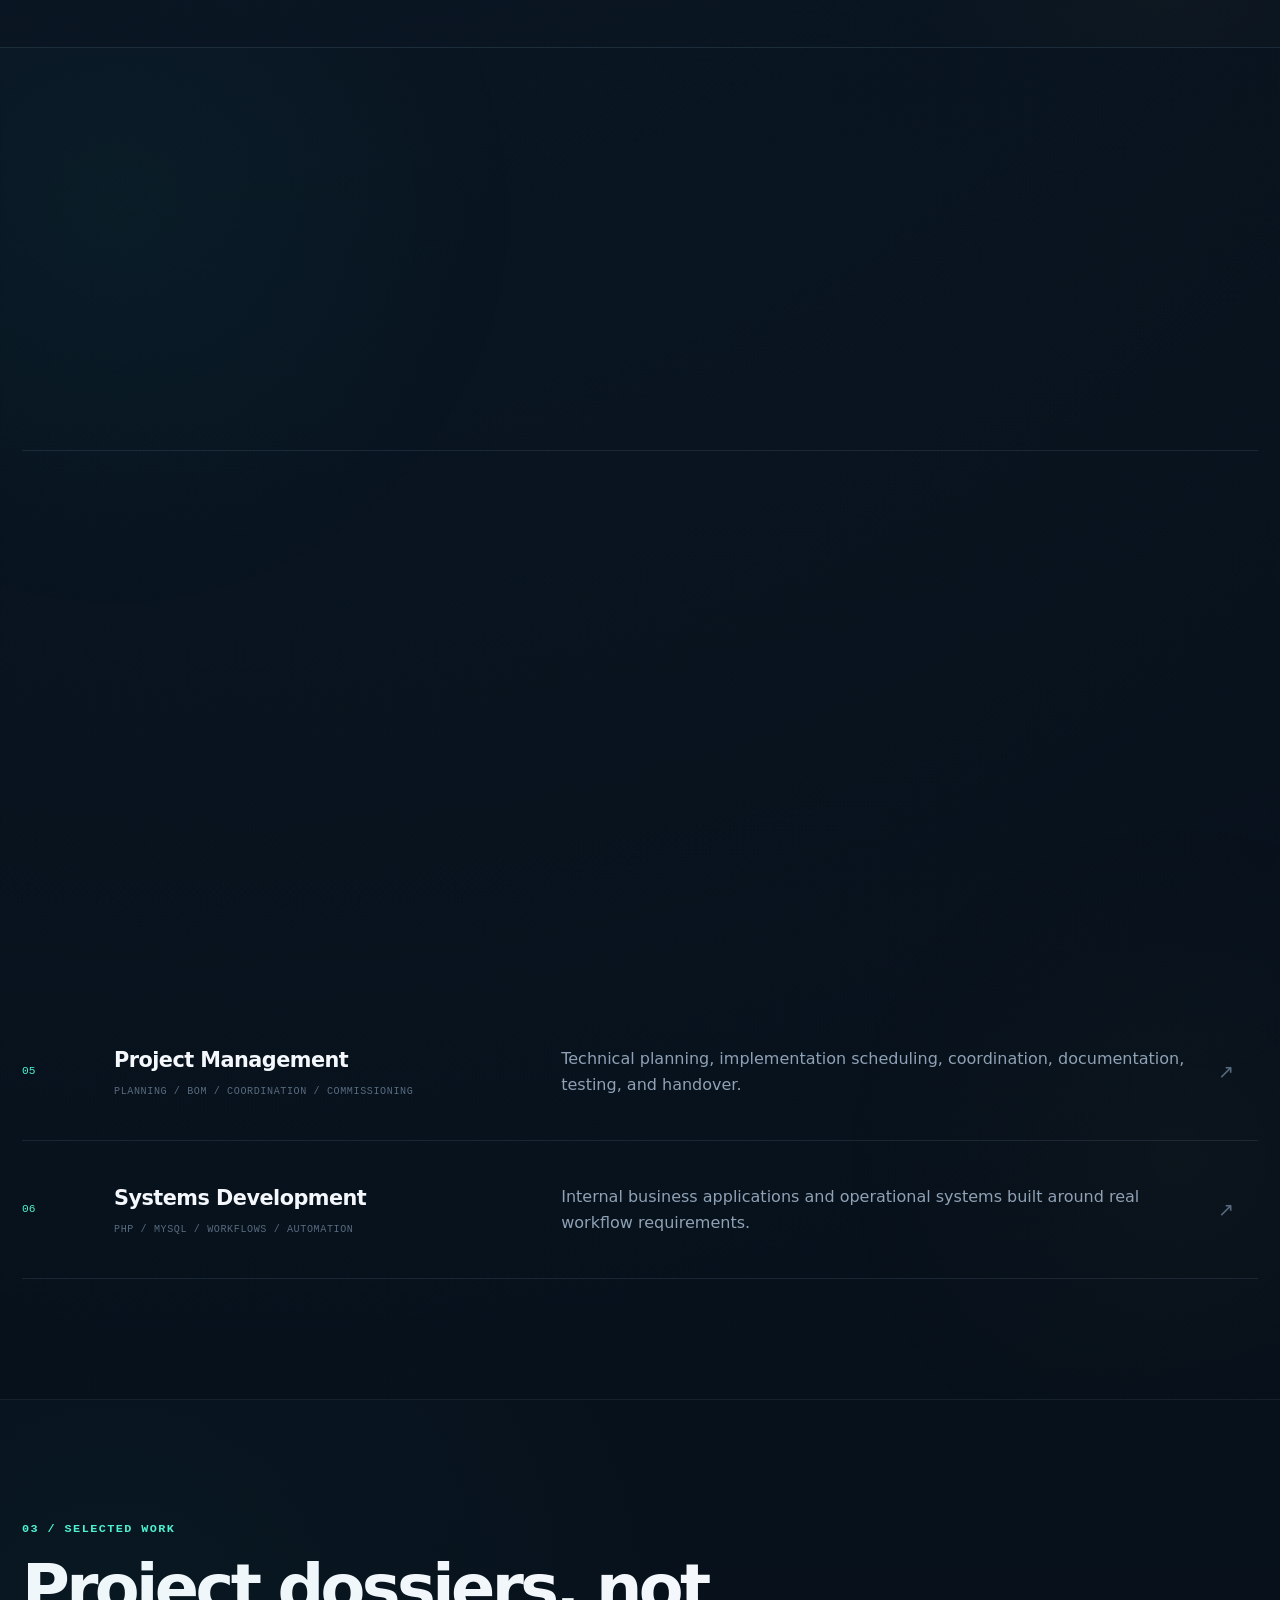
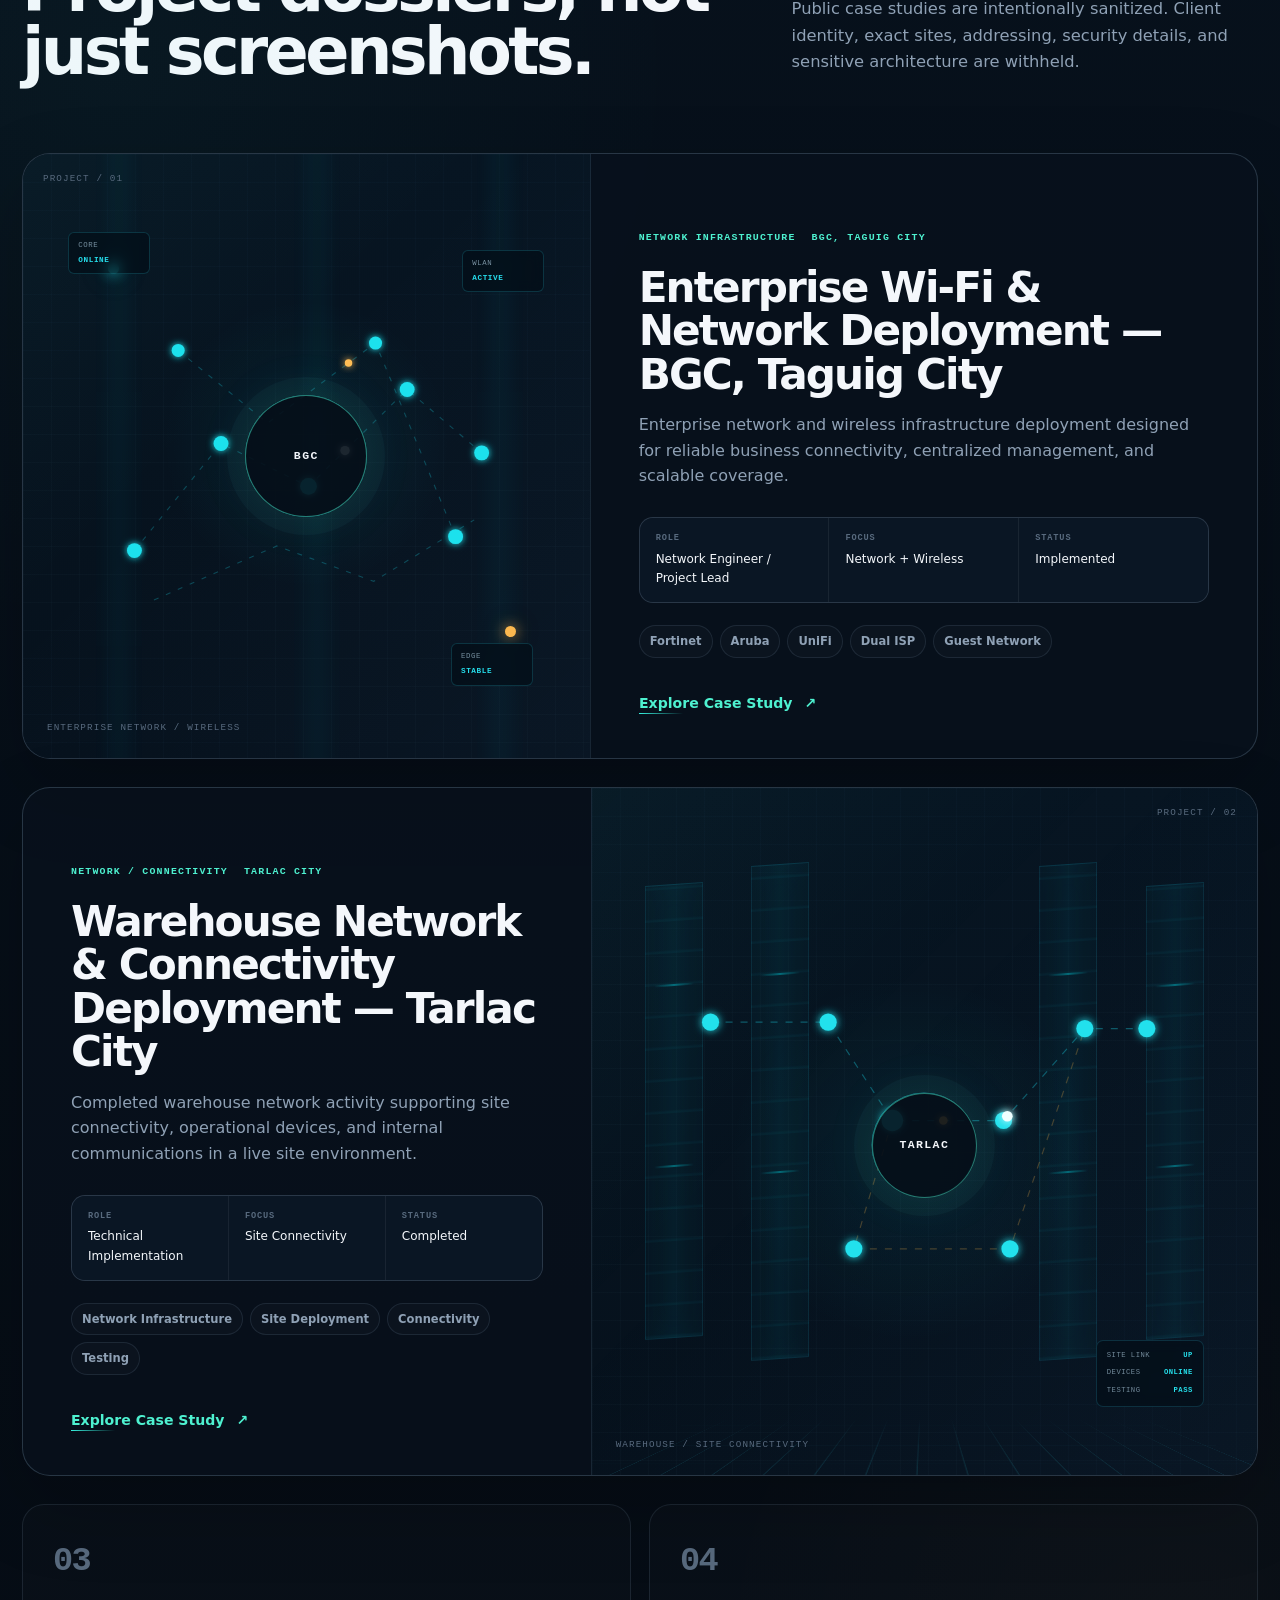
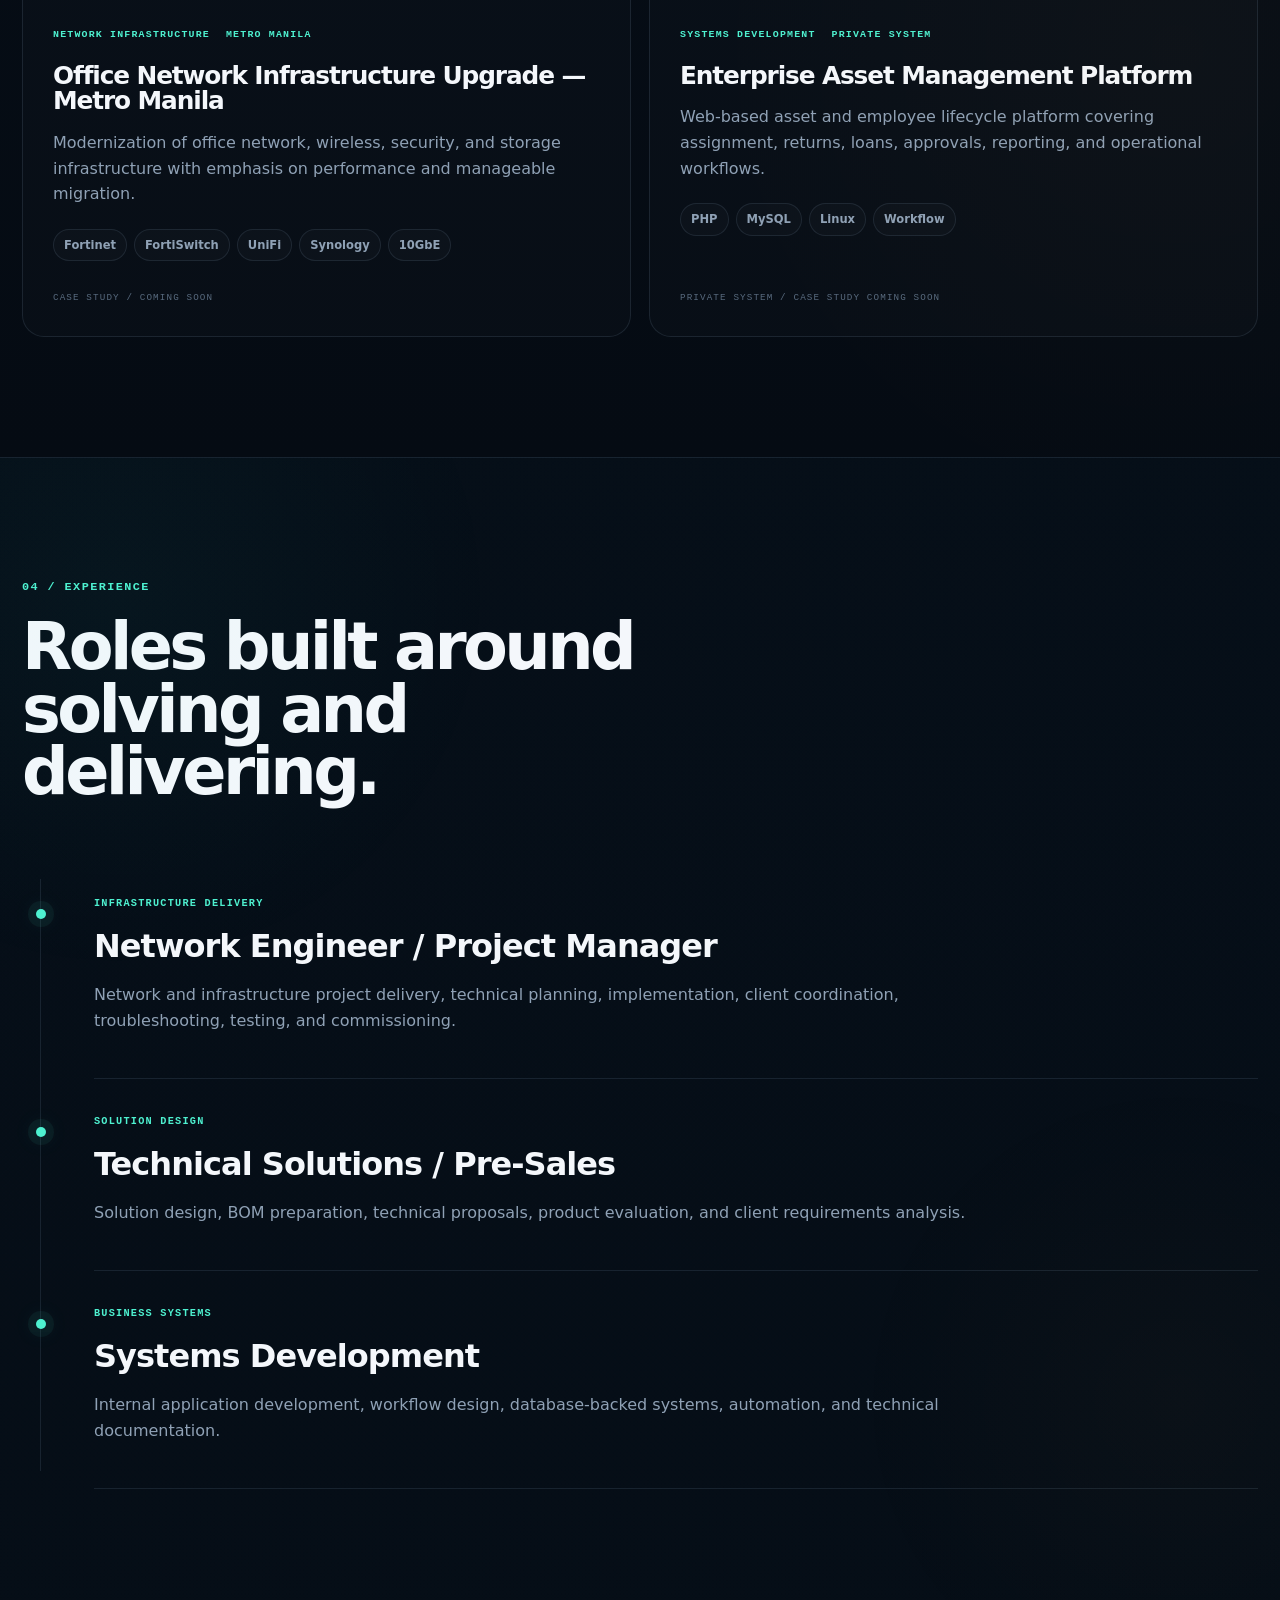
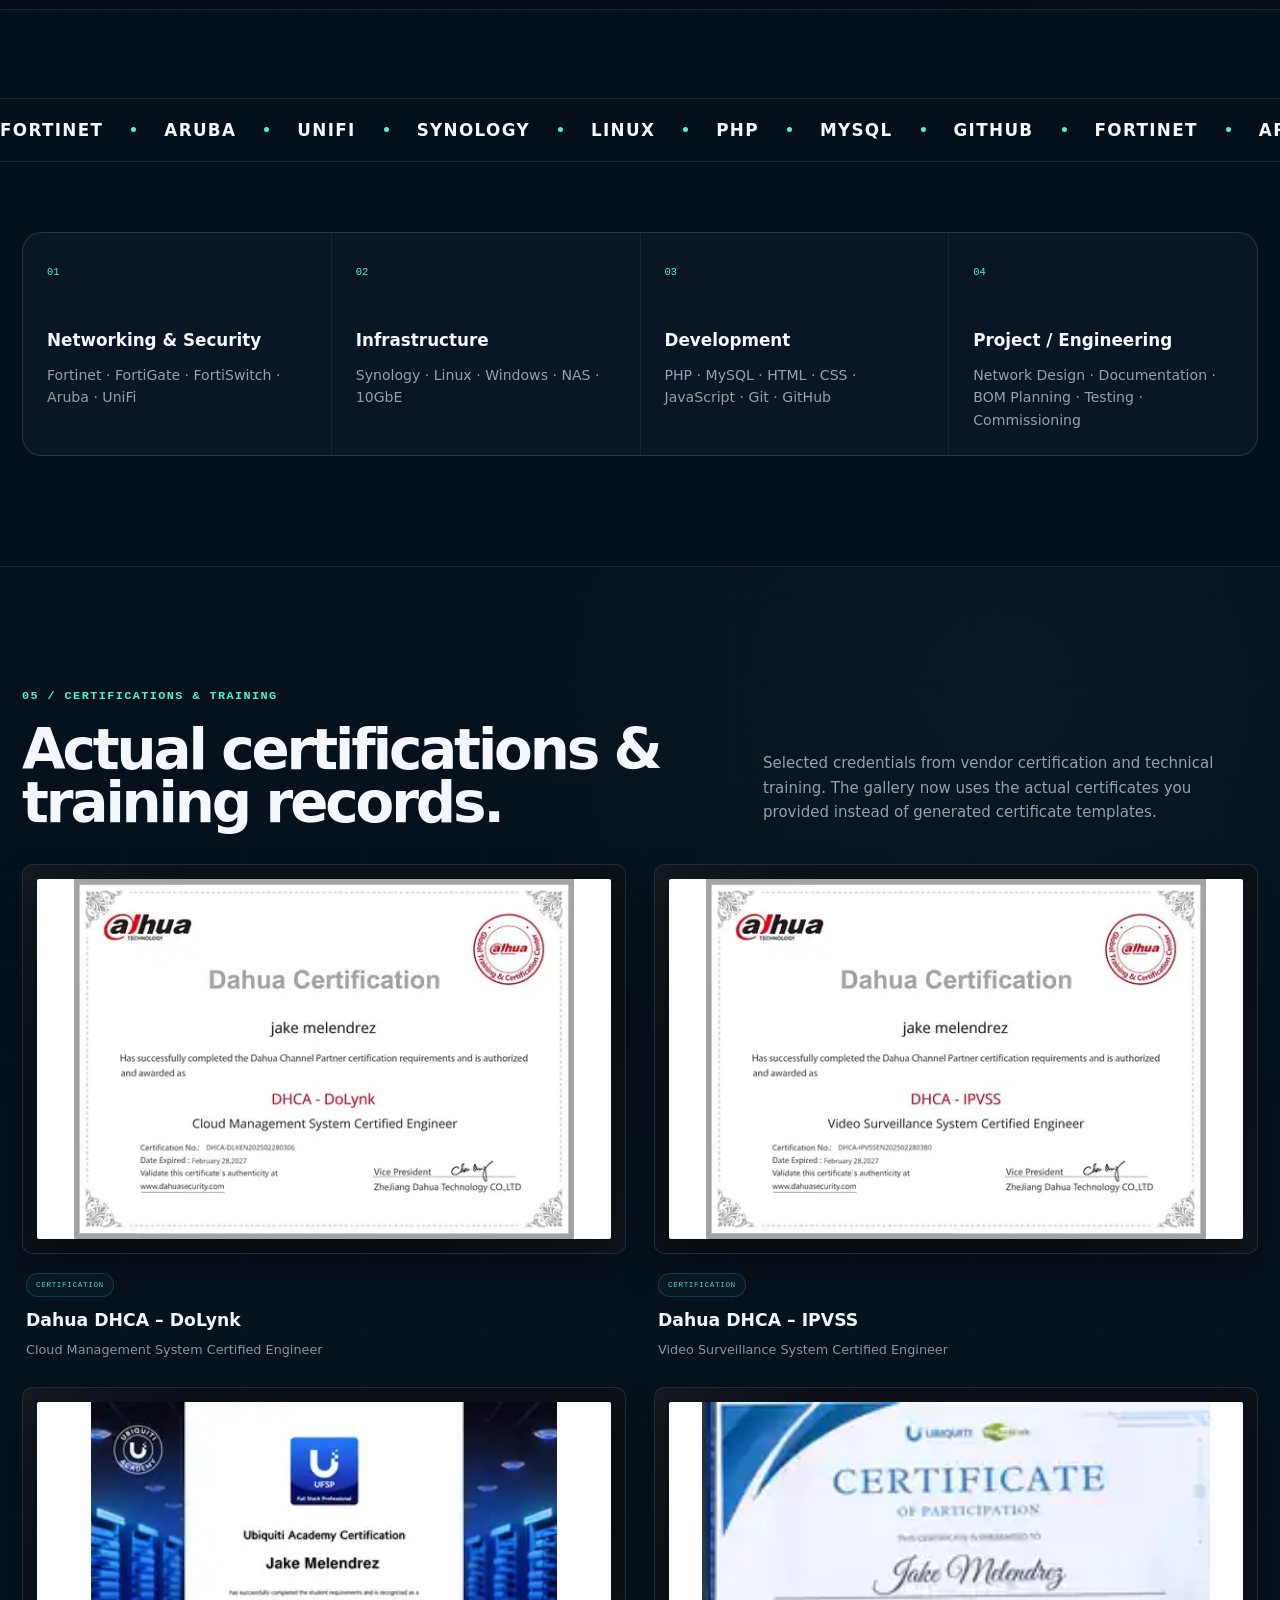
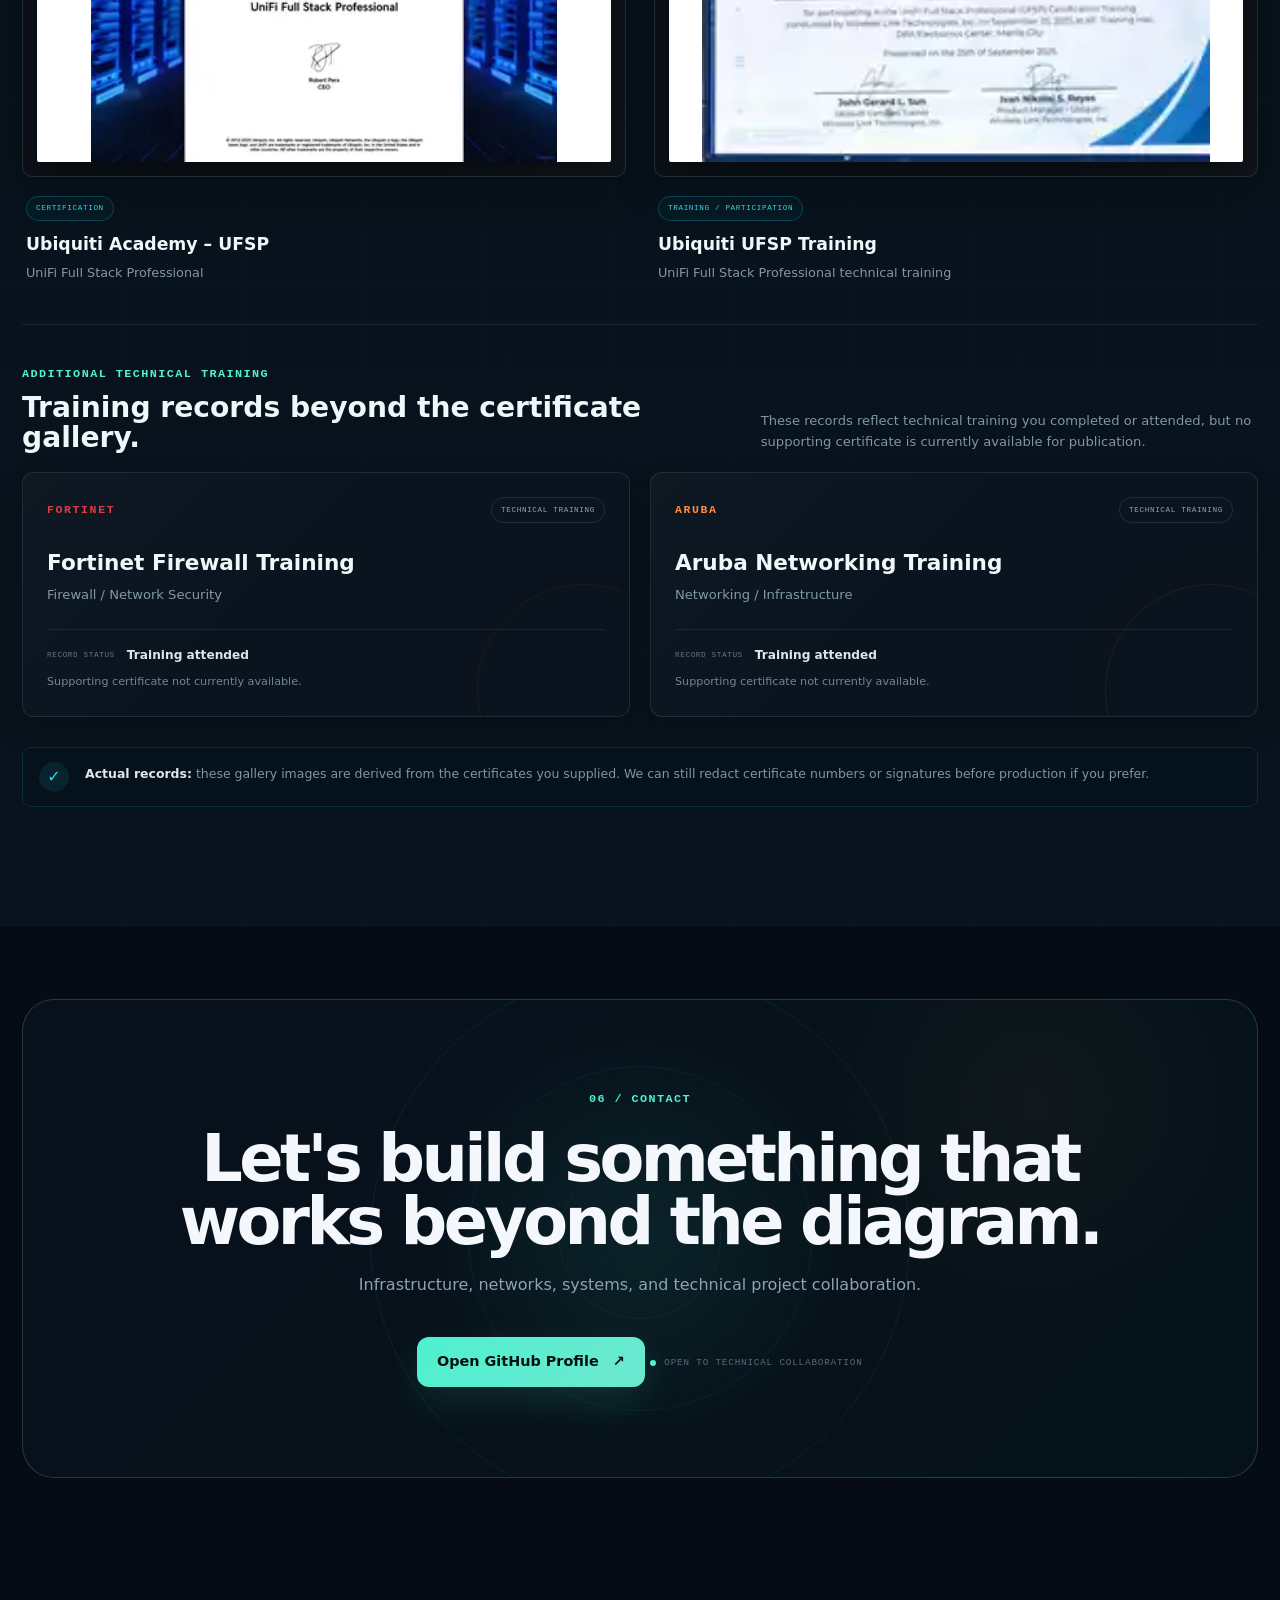
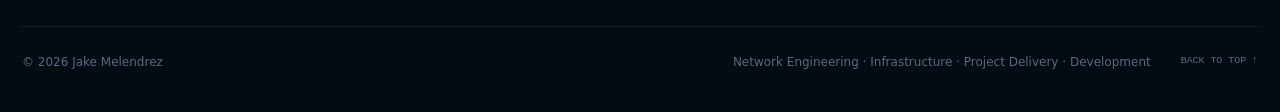
==== commit 67fe2750: "content(v6): use owner-approved hero context" ====
--- a/index.html
+++ b/index.html
@@ -189,7 +189,7 @@
               <span class="v6-last">Melendrez</span>
             </h1>
             <p class="v6-roles">Network Engineer · Project Manager<br>Infrastructure Designer · Developer</p>
-            <p class="v6-summary">I design, deploy, and manage network infrastructure and business systems, turning plans into working solutions.</p>
+            <p class="v6-summary">I design and deliver practical network infrastructure, business systems, and technology solutions—from planning and implementation to testing and handover.</p>
             <div class="v6-actions">
               <a class="button button-primary magnetic" href="#work"><span>Explore Projects</span><b aria-hidden="true">→</b></a>
               <a class="button button-ghost magnetic" href="#expertise"><span>View Capabilities</span></a>
--- a/assets/css/v6-hybrid.css
+++ b/assets/css/v6-hybrid.css
@@ -365,3 +365,151 @@
     min-height:56px;
   }
 }
+
+
+/* V6.15 exact approved-plate correction
+   Fixes: overscaling/cropping, double baked text, redundant roles/value strip.
+*/
+@media (min-width:981px){
+  .v6-hero{
+    margin-top:0!important;
+  }
+
+  .v6-shell{
+    width:100%!important;
+    height:auto!important;
+    min-height:0!important;
+    max-height:none!important;
+    aspect-ratio:1672 / 941;
+    background:var(--approved-hero) center center / 100% 100% no-repeat!important;
+  }
+
+  /* Fully cover the baked navigation + baked left-side text/buttons from the plate.
+     This leaves only the city/person visual visible; all readable UI remains coded. */
+  .v6-shell::before{
+    content:""!important;
+    position:absolute!important;
+    inset:0!important;
+    z-index:2!important;
+    pointer-events:none!important;
+    background:
+      linear-gradient(180deg,
+        #02070b 0%,
+        #02070b 9.8%,
+        rgba(2,7,11,.98) 10.6%,
+        rgba(2,7,11,0) 15.3%),
+      linear-gradient(90deg,
+        #02070b 0%,
+        #02070b 38%,
+        rgba(2,7,11,.985) 43%,
+        rgba(2,7,11,.94) 47%,
+        rgba(2,7,11,.72) 51%,
+        rgba(2,7,11,.24) 56%,
+        transparent 61%)!important;
+  }
+
+  .v6-shell::after{
+    content:""!important;
+    position:absolute!important;
+    z-index:2!important;
+    left:0!important;
+    right:0!important;
+    bottom:0!important;
+    height:7%!important;
+    pointer-events:none!important;
+    background:linear-gradient(180deg,transparent,rgba(1,6,10,.22))!important;
+  }
+
+  .v6-copy{
+    z-index:5!important;
+    left:8.2%!important;
+    top:22.1%!important;
+    width:40%!important;
+    max-width:590px!important;
+  }
+
+  .v6-first{
+    font-size:clamp(6.4rem,8vw,8rem)!important;
+    line-height:.80!important;
+  }
+
+  .v6-last{
+    margin-top:8px!important;
+    font-size:clamp(4.7rem,6.25vw,6.05rem)!important;
+    line-height:.90!important;
+  }
+
+  /* Approved image no longer carries the role line or the three mini-value cards. */
+  .v6-roles,
+  .v6-value-strip{
+    display:none!important;
+  }
+
+  .v6-summary{
+    max-width:555px!important;
+    margin-top:25px!important;
+    color:#d1d9de!important;
+    font-size:clamp(1.05rem,1.34vw,1.30rem)!important;
+    line-height:1.48!important;
+    text-shadow:0 2px 14px rgba(0,0,0,.78)!important;
+  }
+
+  .v6-actions{
+    margin-top:25px!important;
+    gap:16px!important;
+  }
+
+  .v6-actions .button{
+    min-height:54px!important;
+    min-width:205px!important;
+  }
+
+  .v6-page .site-header:not(.is-scrolled){
+    background:#02070b!important;
+  }
+
+  .v6-page .site-header:not(.is-scrolled) .brand{
+    display:none!important;
+  }
+}
+
+@media (min-width:981px) and (max-height:850px){
+  .v6-shell{
+    aspect-ratio:1672 / 941!important;
+    height:auto!important;
+    min-height:0!important;
+    max-height:none!important;
+  }
+
+  .v6-copy{
+    left:7.8%!important;
+    top:21.2%!important;
+  }
+
+  .v6-first{font-size:5.95rem!important}
+  .v6-last{font-size:4.55rem!important}
+  .v6-summary{
+    margin-top:20px!important;
+    max-width:510px!important;
+    font-size:1rem!important;
+  }
+  .v6-actions{margin-top:20px!important}
+  .v6-actions .button{min-height:48px!important}
+}
+
+@media(max-width:980px){
+  .v6-shell{
+    background:
+      linear-gradient(180deg,rgba(2,7,11,.20),rgba(2,7,11,.58) 47%,#02070b 77%) ,
+      var(--approved-hero) 70% center / auto 100% no-repeat!important;
+  }
+
+  .v6-roles,
+  .v6-value-strip{
+    display:none!important;
+  }
+
+  .v6-summary{
+    margin-top:20px!important;
+  }
+}
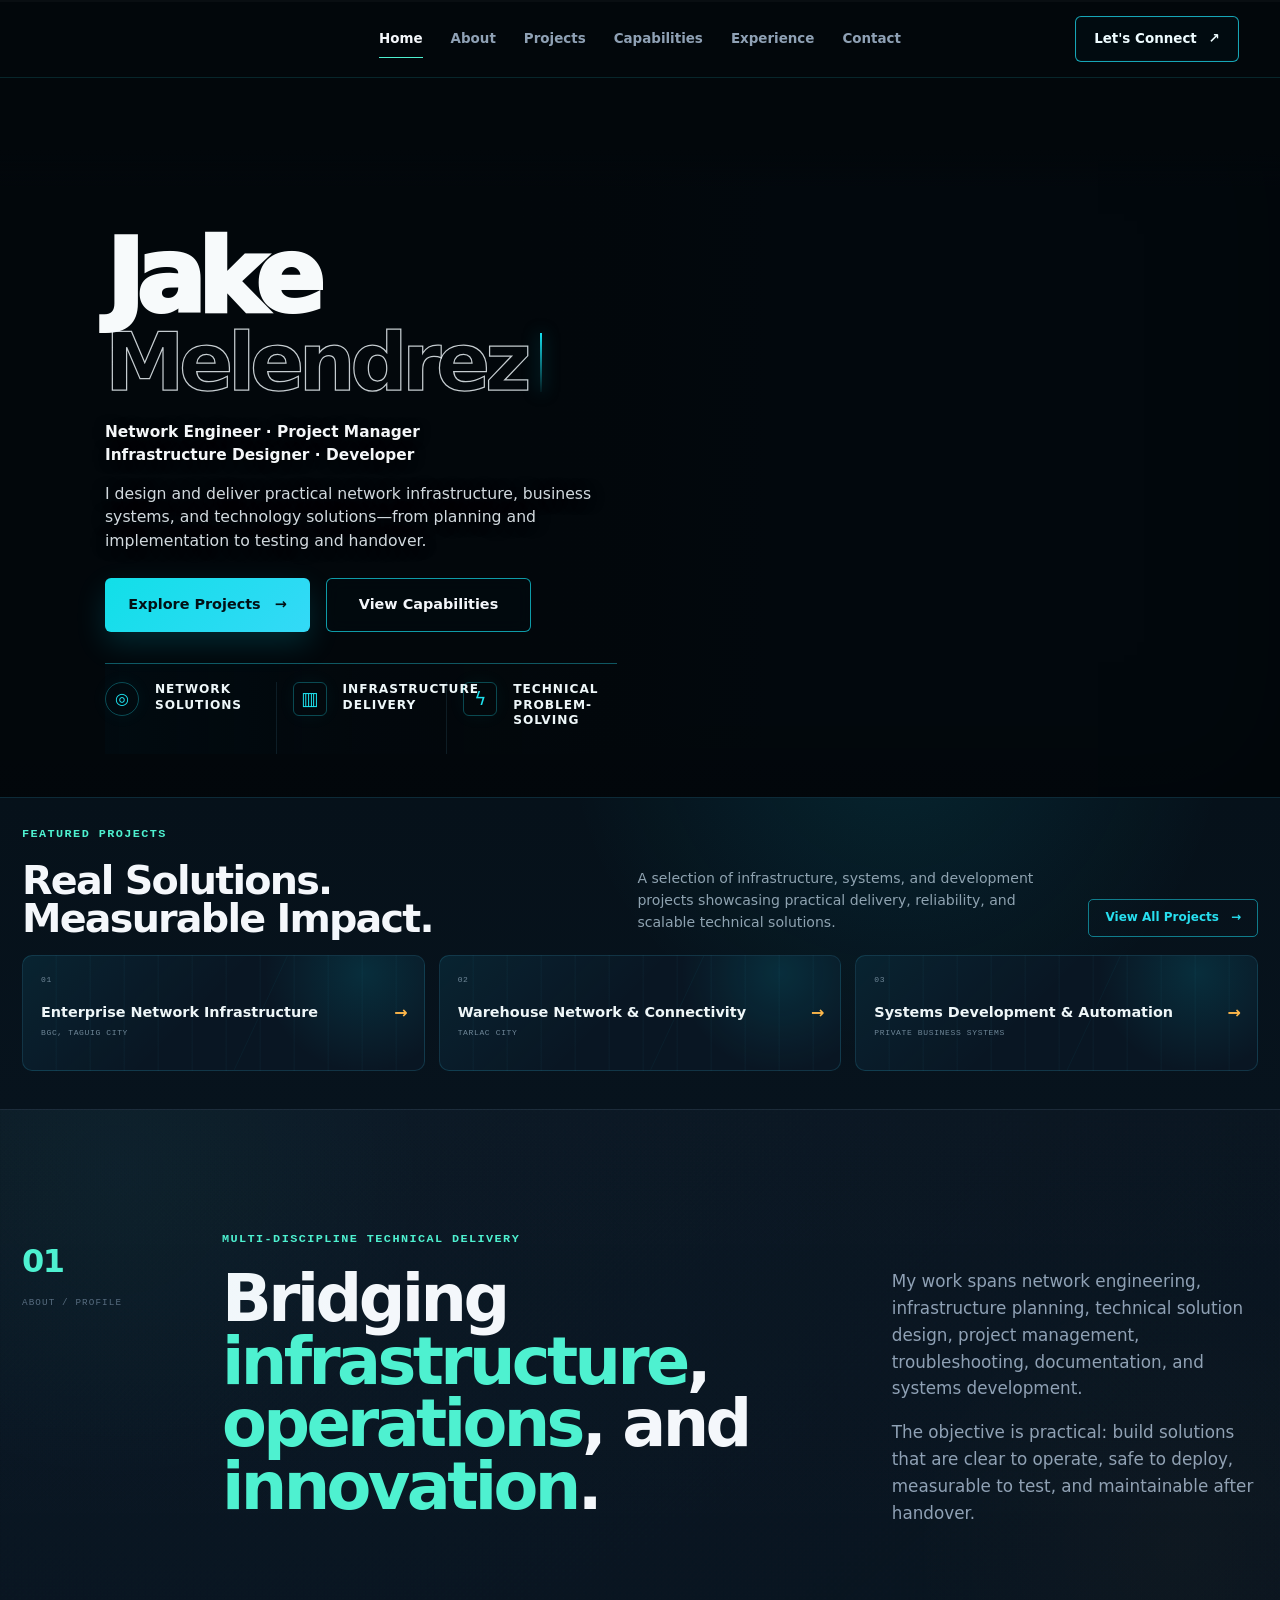
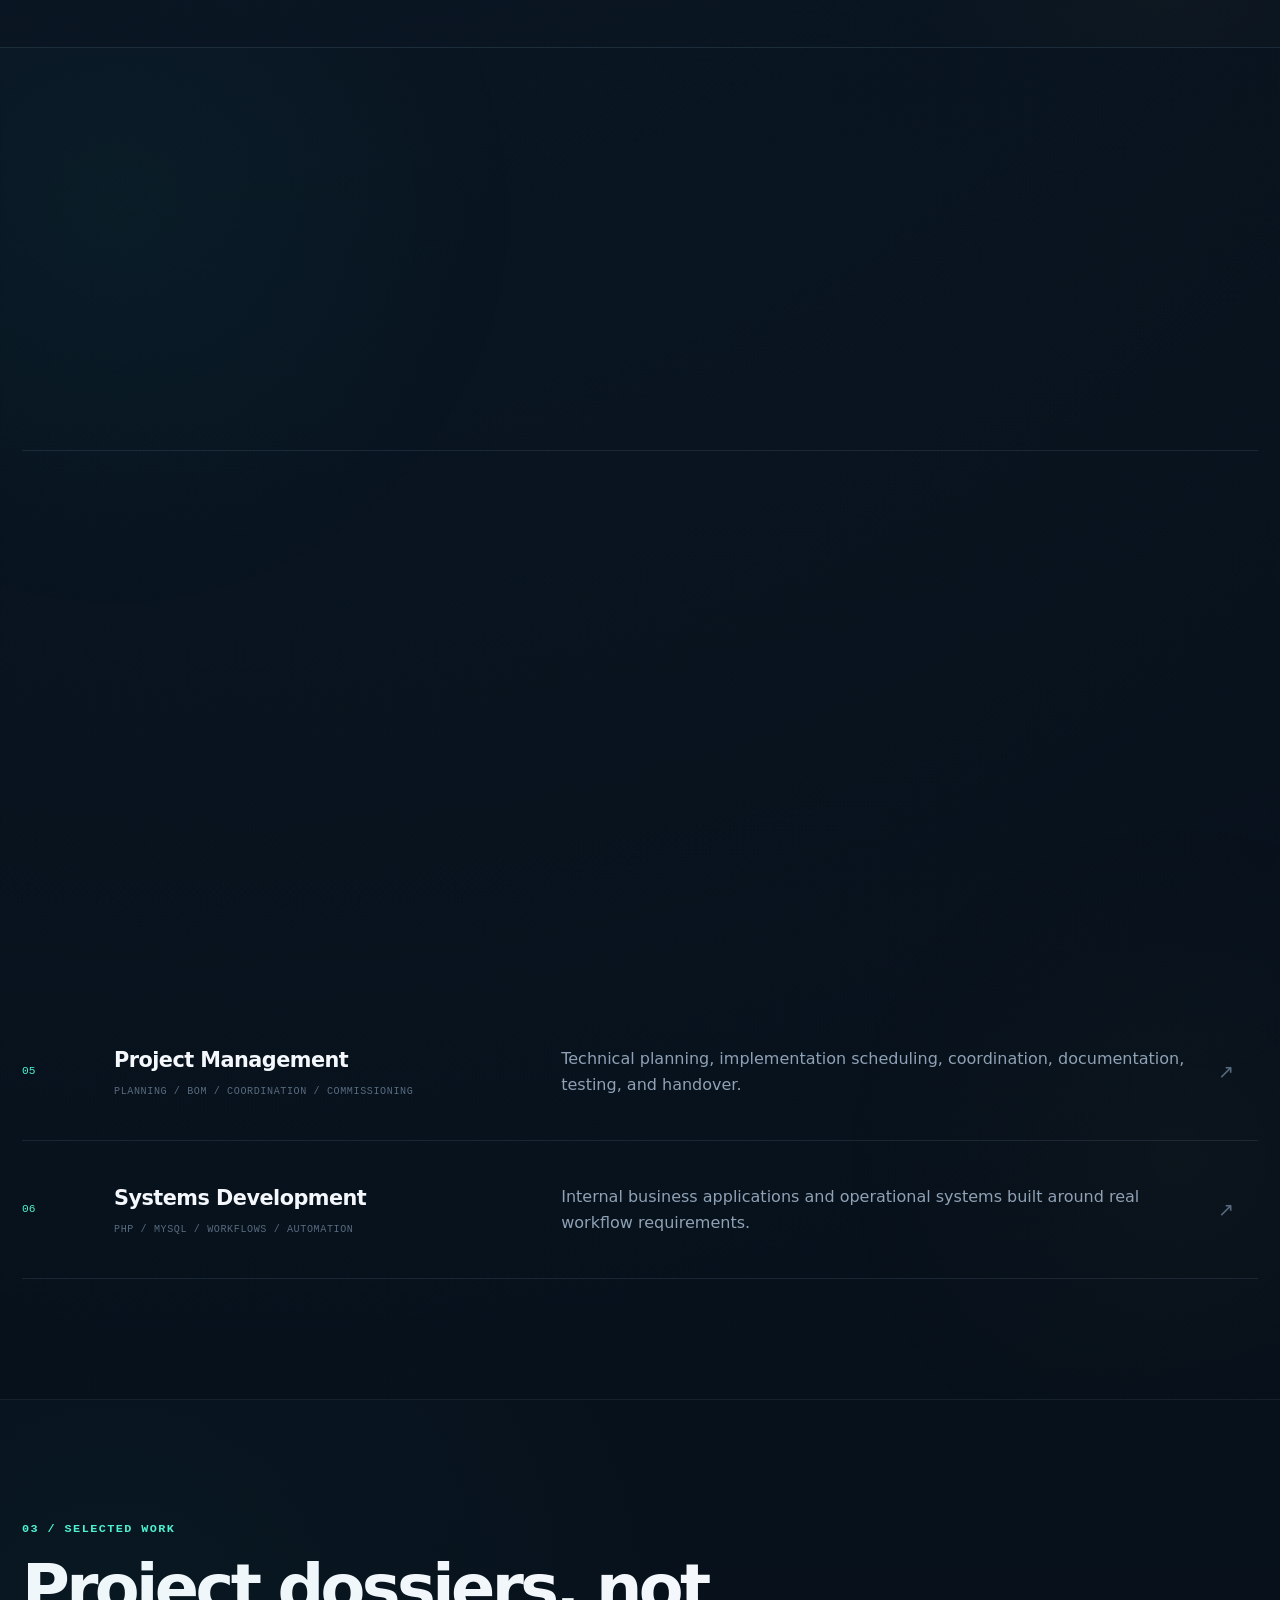
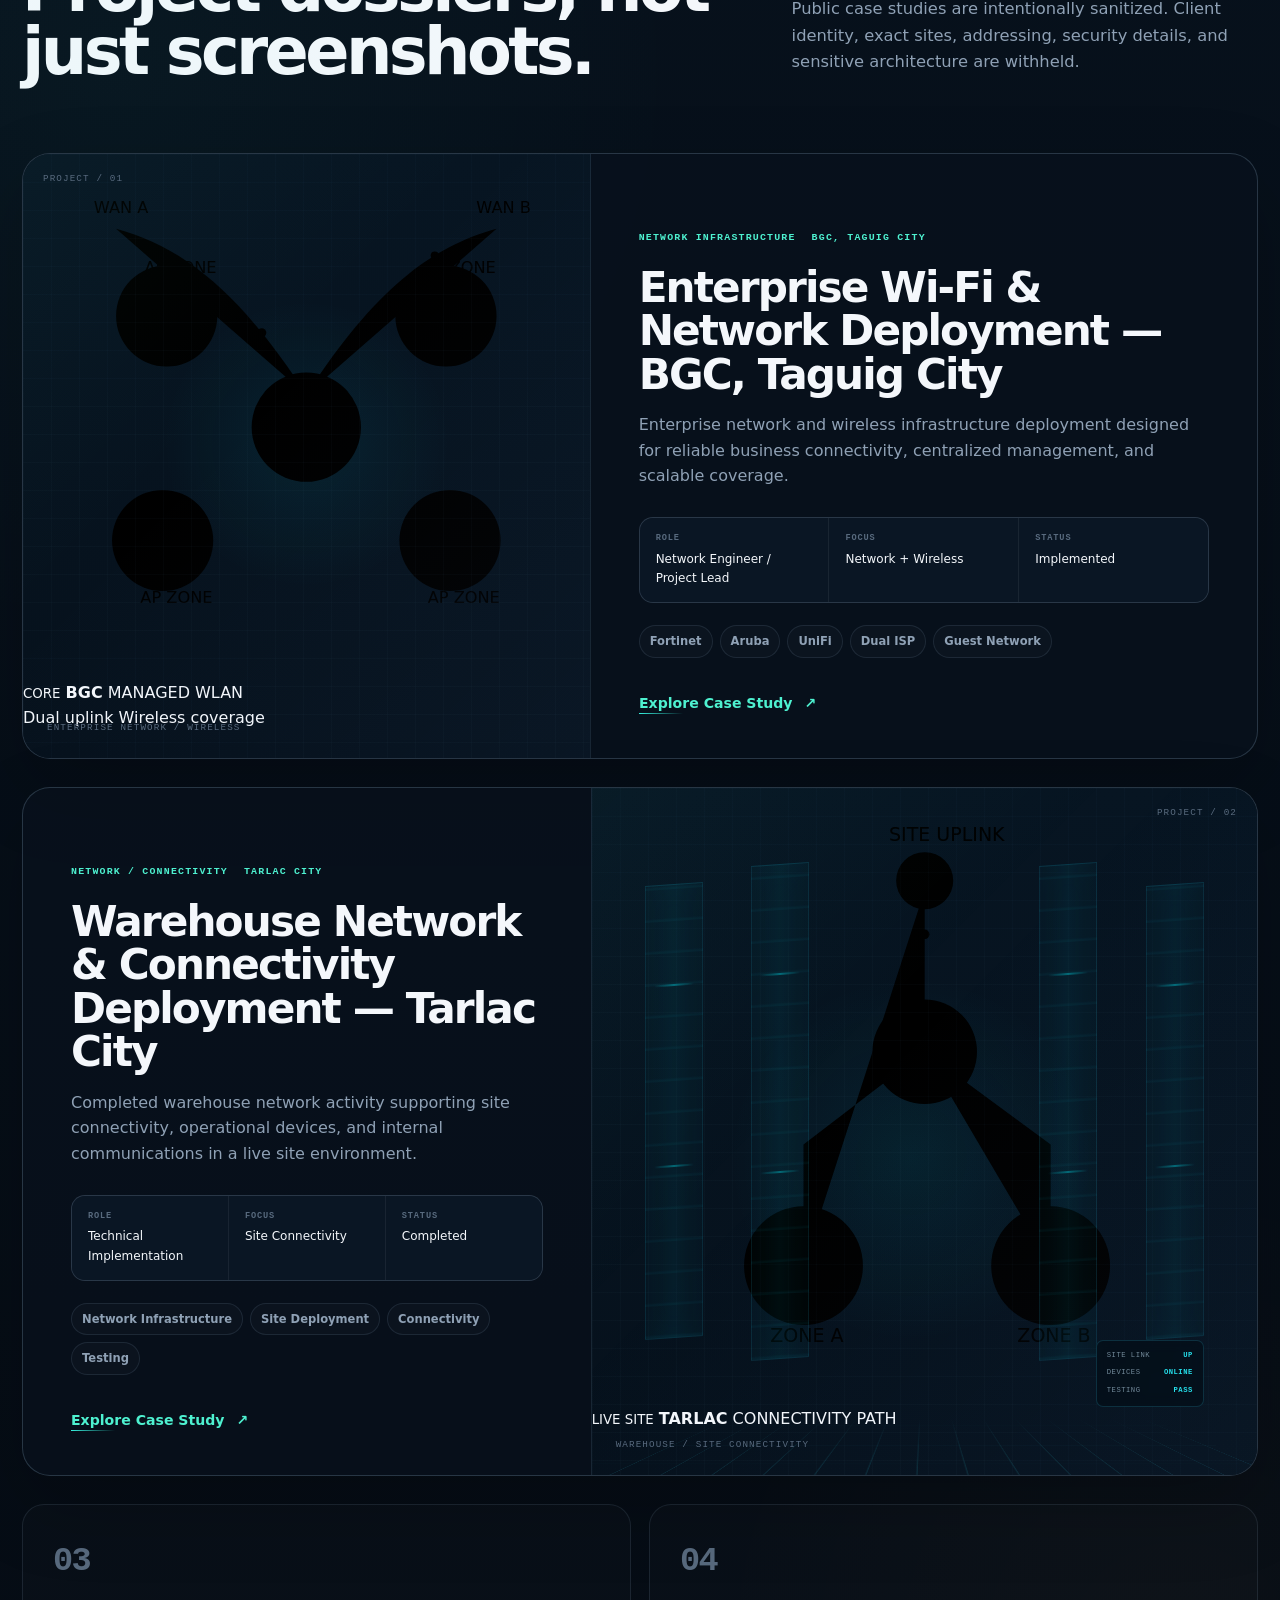
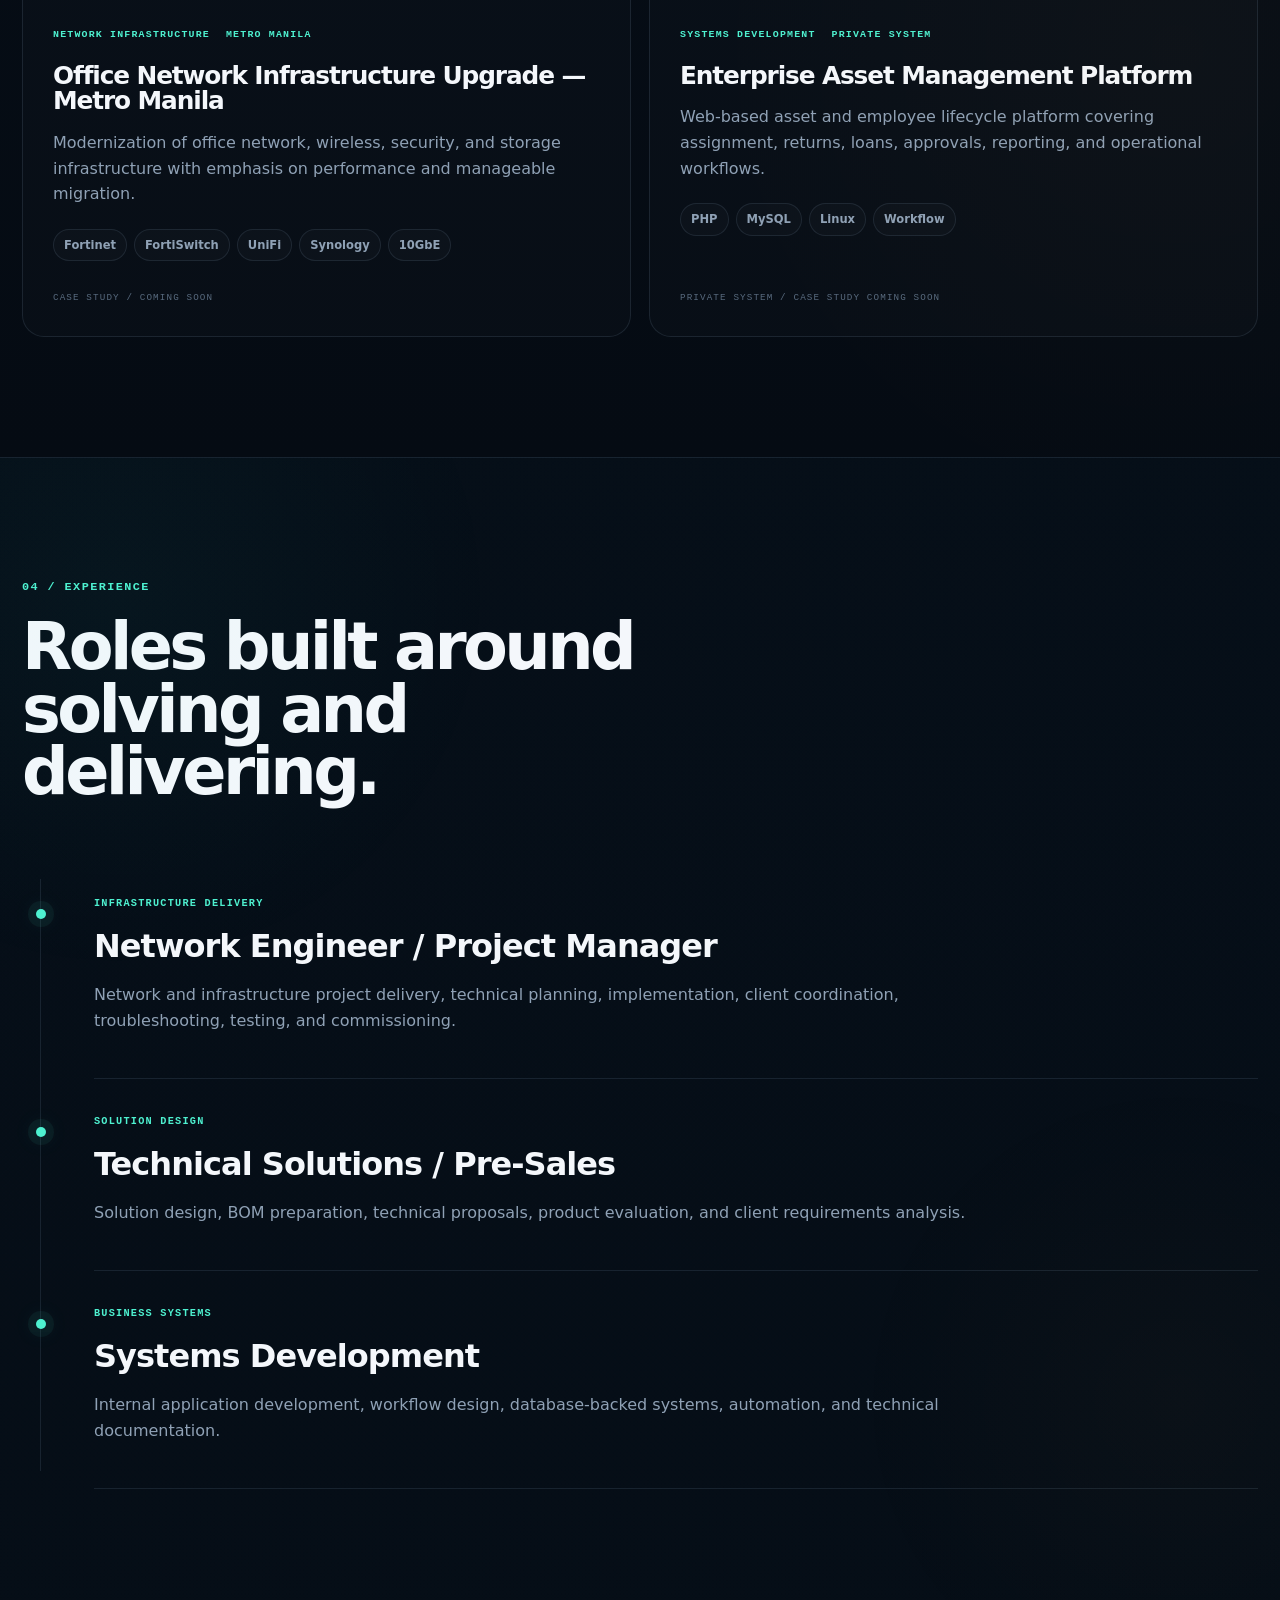
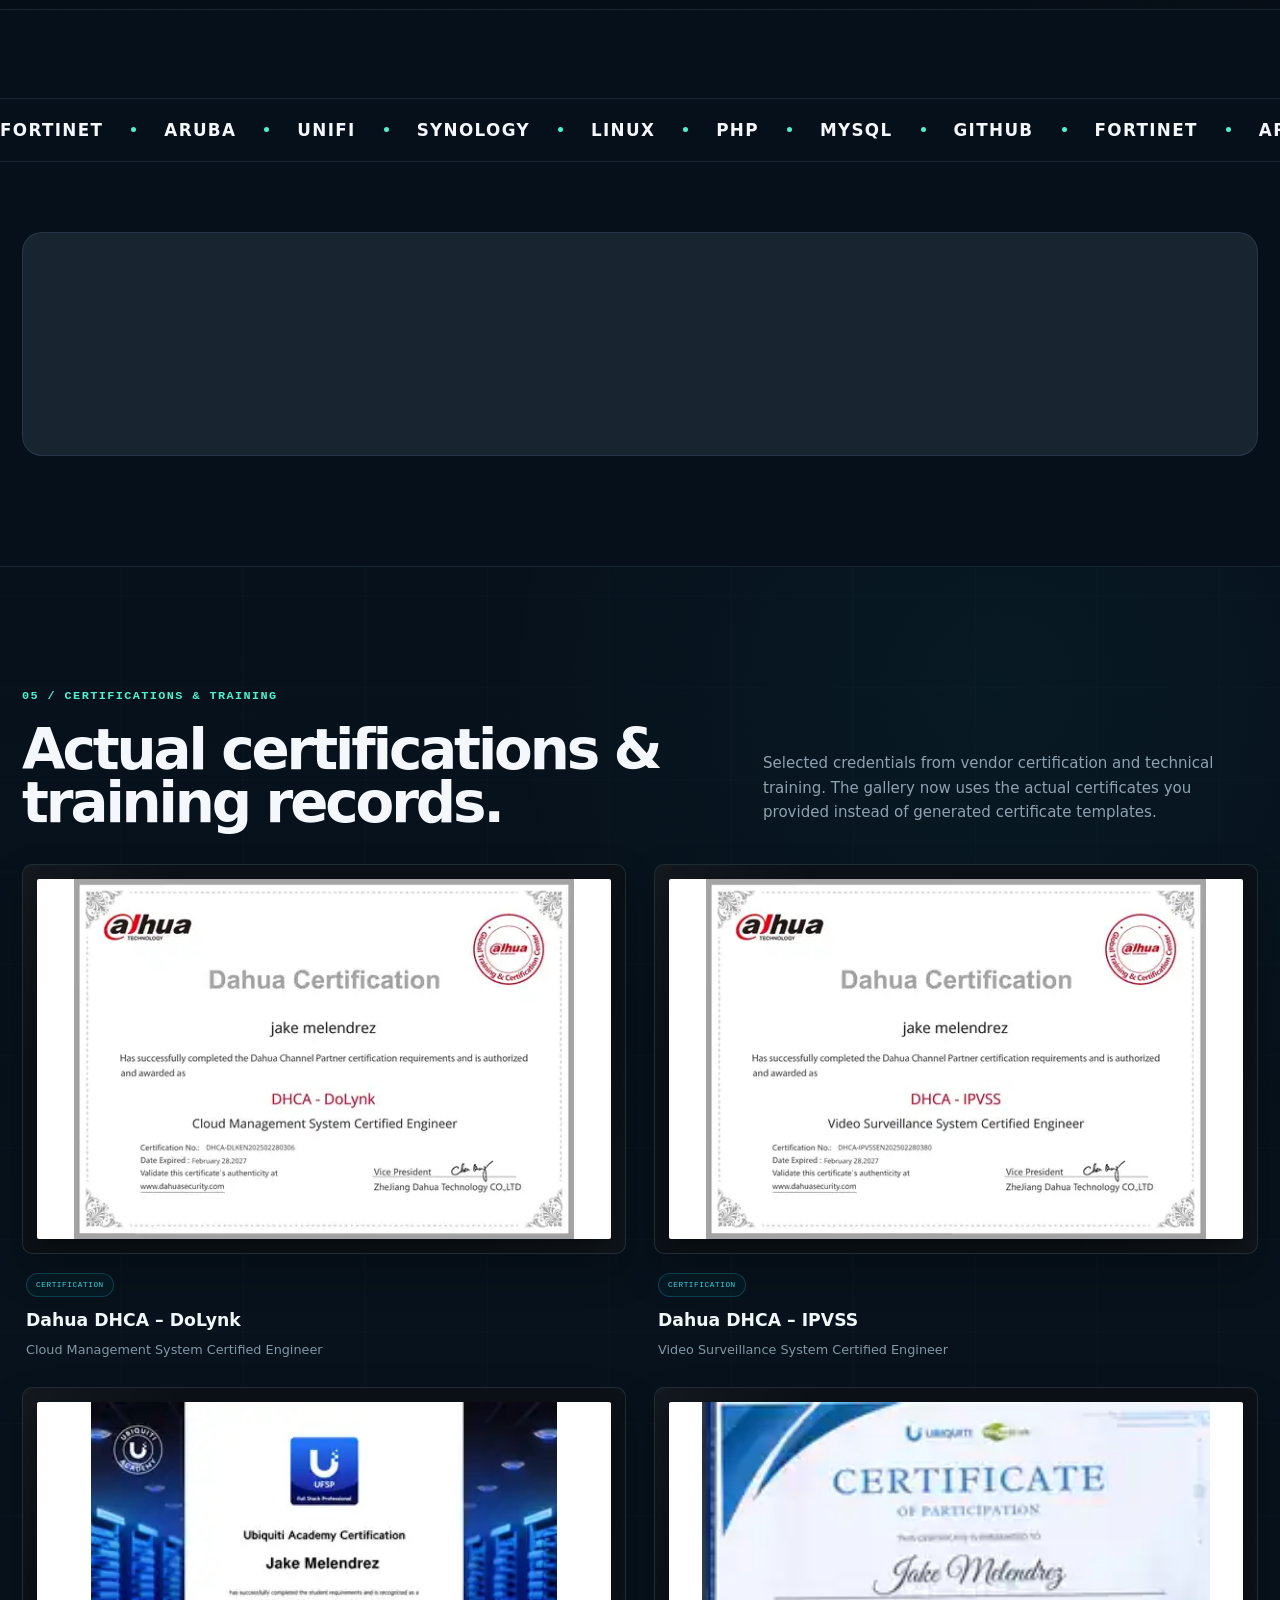
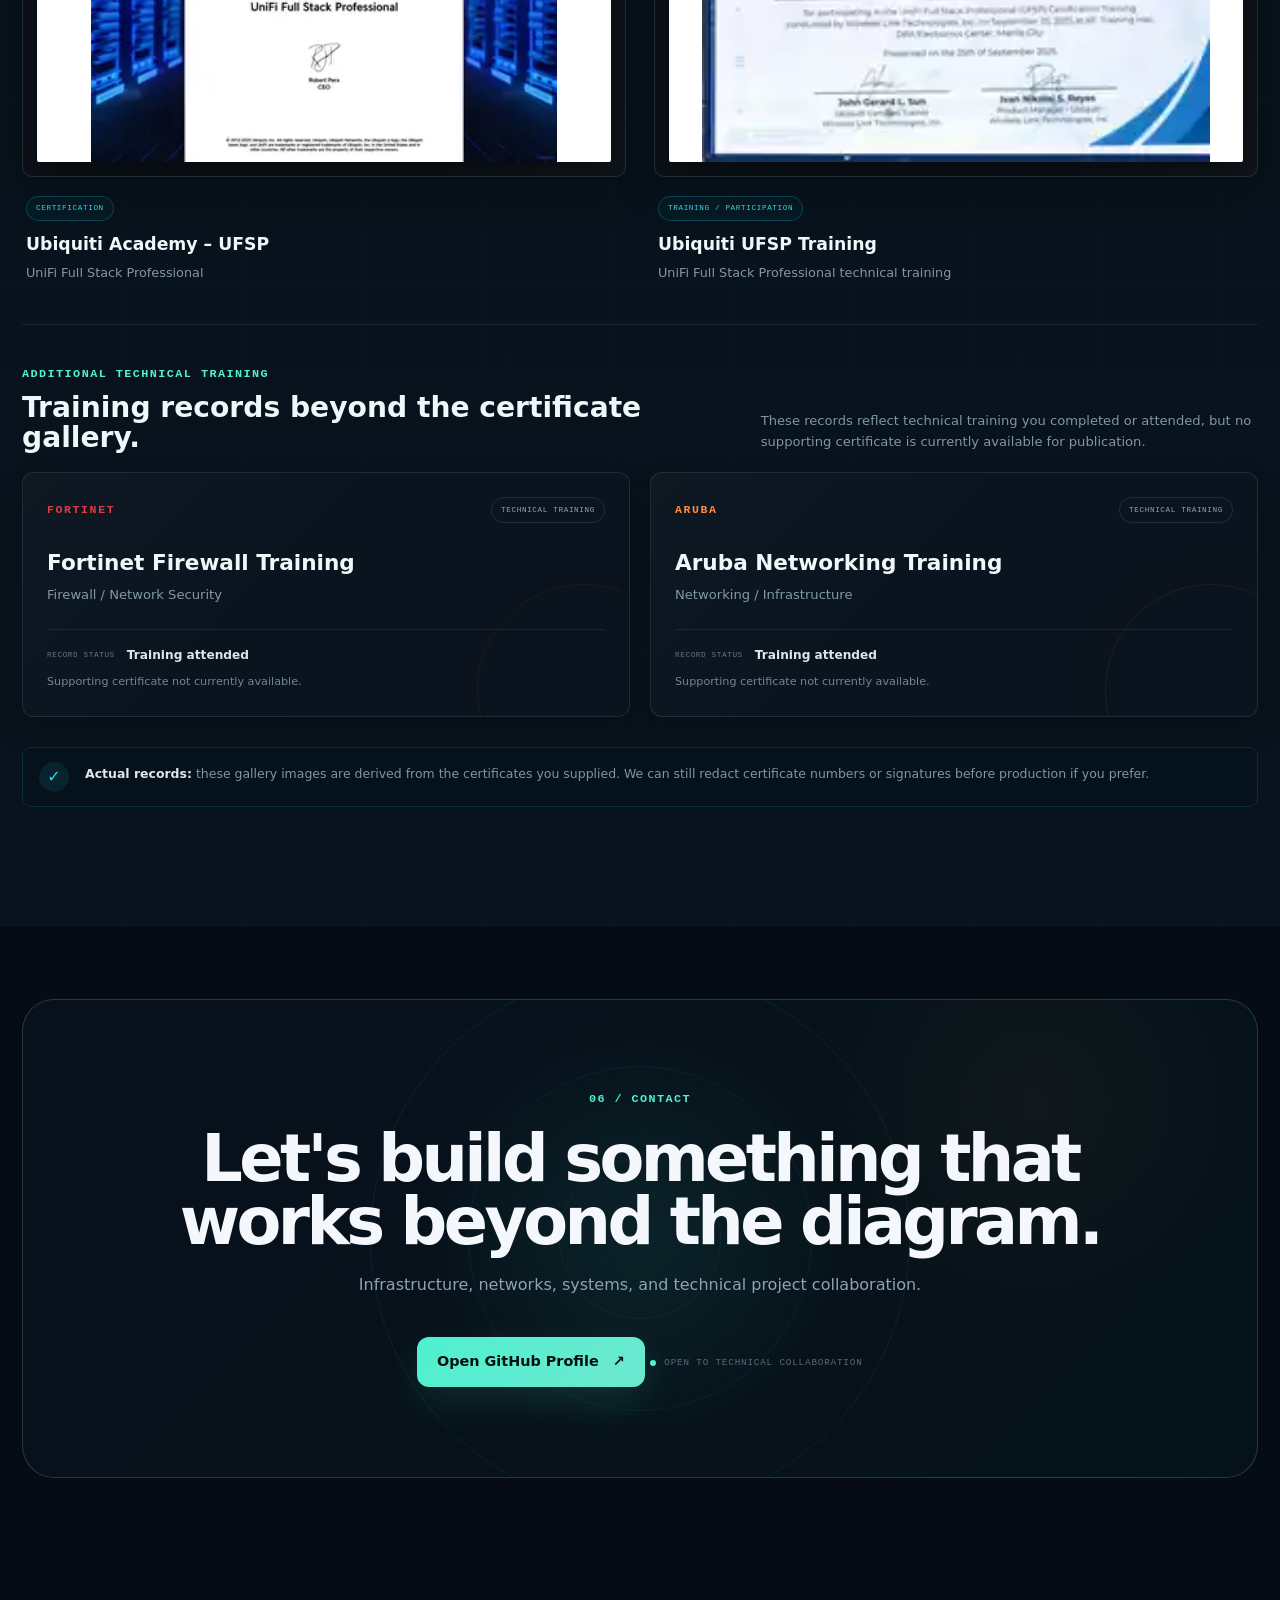
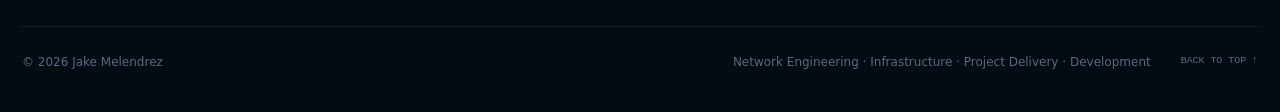
==== commit d41f2dfa: "feat(work): replace generic project motion with project-specific visuals" ====
--- a/index.html
+++ b/index.html
@@ -369,42 +369,77 @@
             <div class="dossier-index">PROJECT / 01</div>
             <div class="dossier-visual visual-bgc project-visual-v6">
               <div class="blueprint-grid"></div>
-              <div class="bgc-depth" aria-hidden="true">
-                <span class="bgc-column c1"></span><span class="bgc-column c2"></span><span class="bgc-column c3"></span>
-                <span class="bgc-glow g1"></span><span class="bgc-glow g2"></span>
-              </div>
-              <svg class="bgc-topology" viewBox="0 0 560 520" aria-hidden="true">
+              <svg class="bgc-coverage-map" viewBox="0 0 560 520" aria-hidden="true">
                 <defs>
-                  <filter id="bgcGlow" x="-80%" y="-80%" width="260%" height="260%">
-                    <feGaussianBlur stdDeviation="4" result="blur"/>
+                  <filter id="bgcSignalGlow" x="-80%" y="-80%" width="260%" height="260%">
+                    <feGaussianBlur stdDeviation="3.6" result="blur"/>
                     <feMerge><feMergeNode in="blur"/><feMergeNode in="SourceGraphic"/></feMerge>
                   </filter>
                 </defs>
-                <g class="bgc-link-lines">
-                  <path id="bgcPath1" d="M95 365 L188 250 L282 296 L388 192 L468 260"/>
-                  <path id="bgcPath2" d="M142 150 L238 228 L354 142 L440 350"/>
-                  <path id="bgcPath3" d="M116 418 L248 360 L352 398 L460 332"/>
-                </g>
-                <g class="bgc-device-nodes">
-                  <circle cx="95" cy="365" r="8"/><circle cx="188" cy="250" r="8"/>
-                  <circle cx="282" cy="296" r="9"/><circle cx="388" cy="192" r="8"/>
-                  <circle cx="468" cy="260" r="8"/><circle cx="142" cy="150" r="7"/>
-                  <circle cx="354" cy="142" r="7"/><circle cx="440" cy="350" r="8"/>
-                </g>
-                <circle class="bgc-packet cyan" r="5">
-                  <animateMotion dur="4.8s" repeatCount="indefinite" path="M95 365 L188 250 L282 296 L388 192 L468 260"/>
+
+                <g class="bgc-uplinks">
+                  <path class="wan-line wan-a" d="M92 74 C158 92 214 136 280 238"/>
+                  <path class="wan-line wan-b" d="M468 74 C402 92 346 136 280 238"/>
+                  <text x="70" y="58">WAN A</text>
+                  <text x="448" y="58">WAN B</text>
+                </g>
+
+                <g class="bgc-access-links">
+                  <path id="bgcCoreAp1" d="M280 270 L142 160"/>
+                  <path id="bgcCoreAp2" d="M280 270 L418 160"/>
+                  <path id="bgcCoreAp3" d="M280 270 L138 382"/>
+                  <path id="bgcCoreAp4" d="M280 270 L422 382"/>
+                </g>
+
+                <g class="bgc-ap-zone z1">
+                  <circle class="coverage-ring r1" cx="142" cy="160" r="34"/>
+                  <circle class="coverage-ring r2" cx="142" cy="160" r="50"/>
+                  <circle class="ap-node" cx="142" cy="160" r="8"/>
+                  <text x="120" y="118">AP ZONE</text>
+                </g>
+                <g class="bgc-ap-zone z2">
+                  <circle class="coverage-ring r1" cx="418" cy="160" r="34"/>
+                  <circle class="coverage-ring r2" cx="418" cy="160" r="50"/>
+                  <circle class="ap-node" cx="418" cy="160" r="8"/>
+                  <text x="396" y="118">AP ZONE</text>
+                </g>
+                <g class="bgc-ap-zone z3">
+                  <circle class="coverage-ring r1" cx="138" cy="382" r="34"/>
+                  <circle class="coverage-ring r2" cx="138" cy="382" r="50"/>
+                  <circle class="ap-node" cx="138" cy="382" r="8"/>
+                  <text x="116" y="444">AP ZONE</text>
+                </g>
+                <g class="bgc-ap-zone z4">
+                  <circle class="coverage-ring r1" cx="422" cy="382" r="34"/>
+                  <circle class="coverage-ring r2" cx="422" cy="382" r="50"/>
+                  <circle class="ap-node" cx="422" cy="382" r="8"/>
+                  <text x="400" y="444">AP ZONE</text>
+                </g>
+
+                <g class="bgc-core-node">
+                  <circle class="core-halo" cx="280" cy="270" r="54"/>
+                  <circle class="core-halo inner" cx="280" cy="270" r="40"/>
+                  <circle class="core-dot" cx="280" cy="270" r="10"/>
+                </g>
+
+                <circle class="bgc-flow-packet" r="4.5">
+                  <animateMotion dur="6.4s" repeatCount="indefinite" path="M92 74 C158 92 214 136 280 238 L280 270 L418 160"/>
                 </circle>
-                <circle class="bgc-packet amber" r="4">
-                  <animateMotion dur="6.2s" repeatCount="indefinite" path="M142 150 L238 228 L354 142 L440 350"/>
+                <circle class="bgc-flow-packet secondary" r="4">
+                  <animateMotion dur="7.6s" begin="1.4s" repeatCount="indefinite" path="M468 74 C402 92 346 136 280 238 L280 270 L138 382"/>
                 </circle>
               </svg>
-              <div class="bgc-core-pulse">
-                <span class="bgc-core-ring r1"></span><span class="bgc-core-ring r2"></span><span class="bgc-core-ring r3"></span>
-                <div class="visual-core">BGC</div>
-              </div>
-              <div class="bgc-status-chip s1">CORE <b>ONLINE</b></div>
-              <div class="bgc-status-chip s2">WLAN <b>ACTIVE</b></div>
-              <div class="bgc-status-chip s3">EDGE <b>STABLE</b></div>
+
+              <div class="bgc-core-label">
+                <small>CORE</small>
+                <strong>BGC</strong>
+                <span>MANAGED WLAN</span>
+              </div>
+
+              <div class="bgc-legend">
+                <span><i class="wan"></i>Dual uplink</span>
+                <span><i class="wlan"></i>Wireless coverage</span>
+              </div>
               <span class="visual-caption">ENTERPRISE NETWORK / WIRELESS</span>
             </div>
             <div class="dossier-copy">
@@ -427,34 +462,62 @@
               <div class="warehouse-lines"></div>
               <div class="tarlac-floor" aria-hidden="true"></div>
               <div class="tarlac-racks" aria-hidden="true">
-                <span class="rack rack-a"></span><span class="rack rack-b"></span><span class="rack rack-c"></span><span class="rack rack-d"></span>
-              </div>
-              <svg class="tarlac-route" viewBox="0 0 560 520" aria-hidden="true">
+                <span class="rack rack-a"><i></i><i></i><i></i></span>
+                <span class="rack rack-b"><i></i><i></i><i></i></span>
+                <span class="rack rack-c"><i></i><i></i><i></i></span>
+                <span class="rack rack-d"><i></i><i></i><i></i></span>
+              </div>
+
+              <svg class="tarlac-live-path" viewBox="0 0 560 520" aria-hidden="true">
                 <defs>
-                  <filter id="tarlacGlow" x="-80%" y="-80%" width="260%" height="260%">
-                    <feGaussianBlur stdDeviation="4" result="blur"/>
+                  <filter id="tarlacSignalGlow" x="-80%" y="-80%" width="260%" height="260%">
+                    <feGaussianBlur stdDeviation="3.4" result="blur"/>
                     <feMerge><feMergeNode in="blur"/><feMergeNode in="SourceGraphic"/></feMerge>
                   </filter>
                 </defs>
-                <path class="route-main" d="M80 158 L190 158 L250 250 L354 250 L430 164 L488 164"/>
-                <path class="route-branch" d="M250 250 L214 370 L360 370 L430 164"/>
-                <g class="route-nodes">
-                  <circle cx="80" cy="158" r="8"/><circle cx="190" cy="158" r="8"/>
-                  <circle cx="250" cy="250" r="10"/><circle cx="354" cy="250" r="8"/>
-                  <circle cx="430" cy="164" r="8"/><circle cx="488" cy="164" r="8"/>
-                  <circle cx="214" cy="370" r="8"/><circle cx="360" cy="370" r="8"/>
-                </g>
-                <circle class="route-packet cyan" r="5">
-                  <animateMotion dur="4.4s" repeatCount="indefinite" path="M80 158 L190 158 L250 250 L354 250 L430 164 L488 164"/>
+
+                <path class="site-backbone" d="M280 86 L280 222 L178 300 L178 402"/>
+                <path class="site-backbone branch" d="M280 222 L386 300 L386 402"/>
+
+                <g class="tarlac-uplink">
+                  <circle cx="280" cy="78" r="9"/>
+                  <circle class="uplink-ring" cx="280" cy="78" r="24"/>
+                  <text x="250" y="45">SITE UPLINK</text>
+                </g>
+
+                <g class="tarlac-zone zone-a">
+                  <circle class="zone-ring r1" cx="178" cy="402" r="34"/>
+                  <circle class="zone-ring r2" cx="178" cy="402" r="50"/>
+                  <circle class="zone-node" cx="178" cy="402" r="8"/>
+                  <text x="150" y="466">ZONE A</text>
+                </g>
+
+                <g class="tarlac-zone zone-b">
+                  <circle class="zone-ring r1" cx="386" cy="402" r="34"/>
+                  <circle class="zone-ring r2" cx="386" cy="402" r="50"/>
+                  <circle class="zone-node" cx="386" cy="402" r="8"/>
+                  <text x="358" y="466">ZONE B</text>
+                </g>
+
+                <g class="tarlac-core-node">
+                  <circle class="core-ring" cx="280" cy="222" r="44"/>
+                  <circle class="core-dot" cx="280" cy="222" r="10"/>
+                </g>
+
+                <circle class="tarlac-data-packet" r="4.5">
+                  <animateMotion dur="6.8s" repeatCount="indefinite" path="M280 86 L280 222 L178 300 L178 402"/>
                 </circle>
-                <circle class="route-packet amber" r="4">
-                  <animateMotion dur="5.8s" repeatCount="indefinite" path="M214 370 L250 250 L354 250 L430 164"/>
+                <circle class="tarlac-data-packet secondary" r="4">
+                  <animateMotion dur="7.8s" begin="1.7s" repeatCount="indefinite" path="M280 86 L280 222 L386 300 L386 402"/>
                 </circle>
               </svg>
-              <div class="tarlac-core">
-                <span class="tarlac-core-pulse p1"></span><span class="tarlac-core-pulse p2"></span>
-                <div class="visual-core visual-core-small">TARLAC</div>
-              </div>
+
+              <div class="tarlac-core-label">
+                <small>LIVE SITE</small>
+                <strong>TARLAC</strong>
+                <span>CONNECTIVITY PATH</span>
+              </div>
+
               <div class="tarlac-ops">
                 <span>SITE LINK <b>UP</b></span>
                 <span>DEVICES <b>ONLINE</b></span>
--- a/assets/css/v6-hybrid.css
+++ b/assets/css/v6-hybrid.css
@@ -513,3 +513,62 @@
     margin-top:20px!important;
   }
 }
+
+
+/* V6.16 owner-approved hero copy block */
+@media (min-width:981px){
+  .v6-roles{
+    display:block!important;
+    margin-top:22px!important;
+    color:#f4f7f9!important;
+    font-size:clamp(.96rem,1.02vw,1.08rem)!important;
+    line-height:1.48!important;
+    text-shadow:0 2px 12px rgba(0,0,0,.72)!important;
+  }
+
+  .v6-value-strip{
+    display:grid!important;
+    grid-template-columns:repeat(3,1fr)!important;
+    width:100%!important;
+    max-width:575px!important;
+    margin-top:31px!important;
+    padding-top:18px!important;
+    border-top:1px solid rgba(38,219,239,.38)!important;
+    background:linear-gradient(90deg,rgba(0,13,20,.52),rgba(0,13,20,.12),transparent)!important;
+  }
+
+  .v6-summary{
+    max-width:555px!important;
+    margin-top:15px!important;
+    color:#d1d9de!important;
+    font-size:clamp(.98rem,1.08vw,1.12rem)!important;
+    line-height:1.52!important;
+  }
+}
+
+@media (min-width:981px) and (max-height:850px){
+  .v6-roles{
+    display:block!important;
+    margin-top:14px!important;
+    font-size:.88rem!important;
+  }
+  .v6-summary{
+    margin-top:10px!important;
+    max-width:510px!important;
+    font-size:.89rem!important;
+  }
+  .v6-value-strip{
+    display:grid!important;
+    margin-top:18px!important;
+    padding-top:13px!important;
+  }
+}
+
+@media(max-width:980px){
+  .v6-roles{
+    display:block!important;
+  }
+  .v6-value-strip{
+    display:grid!important;
+  }
+}
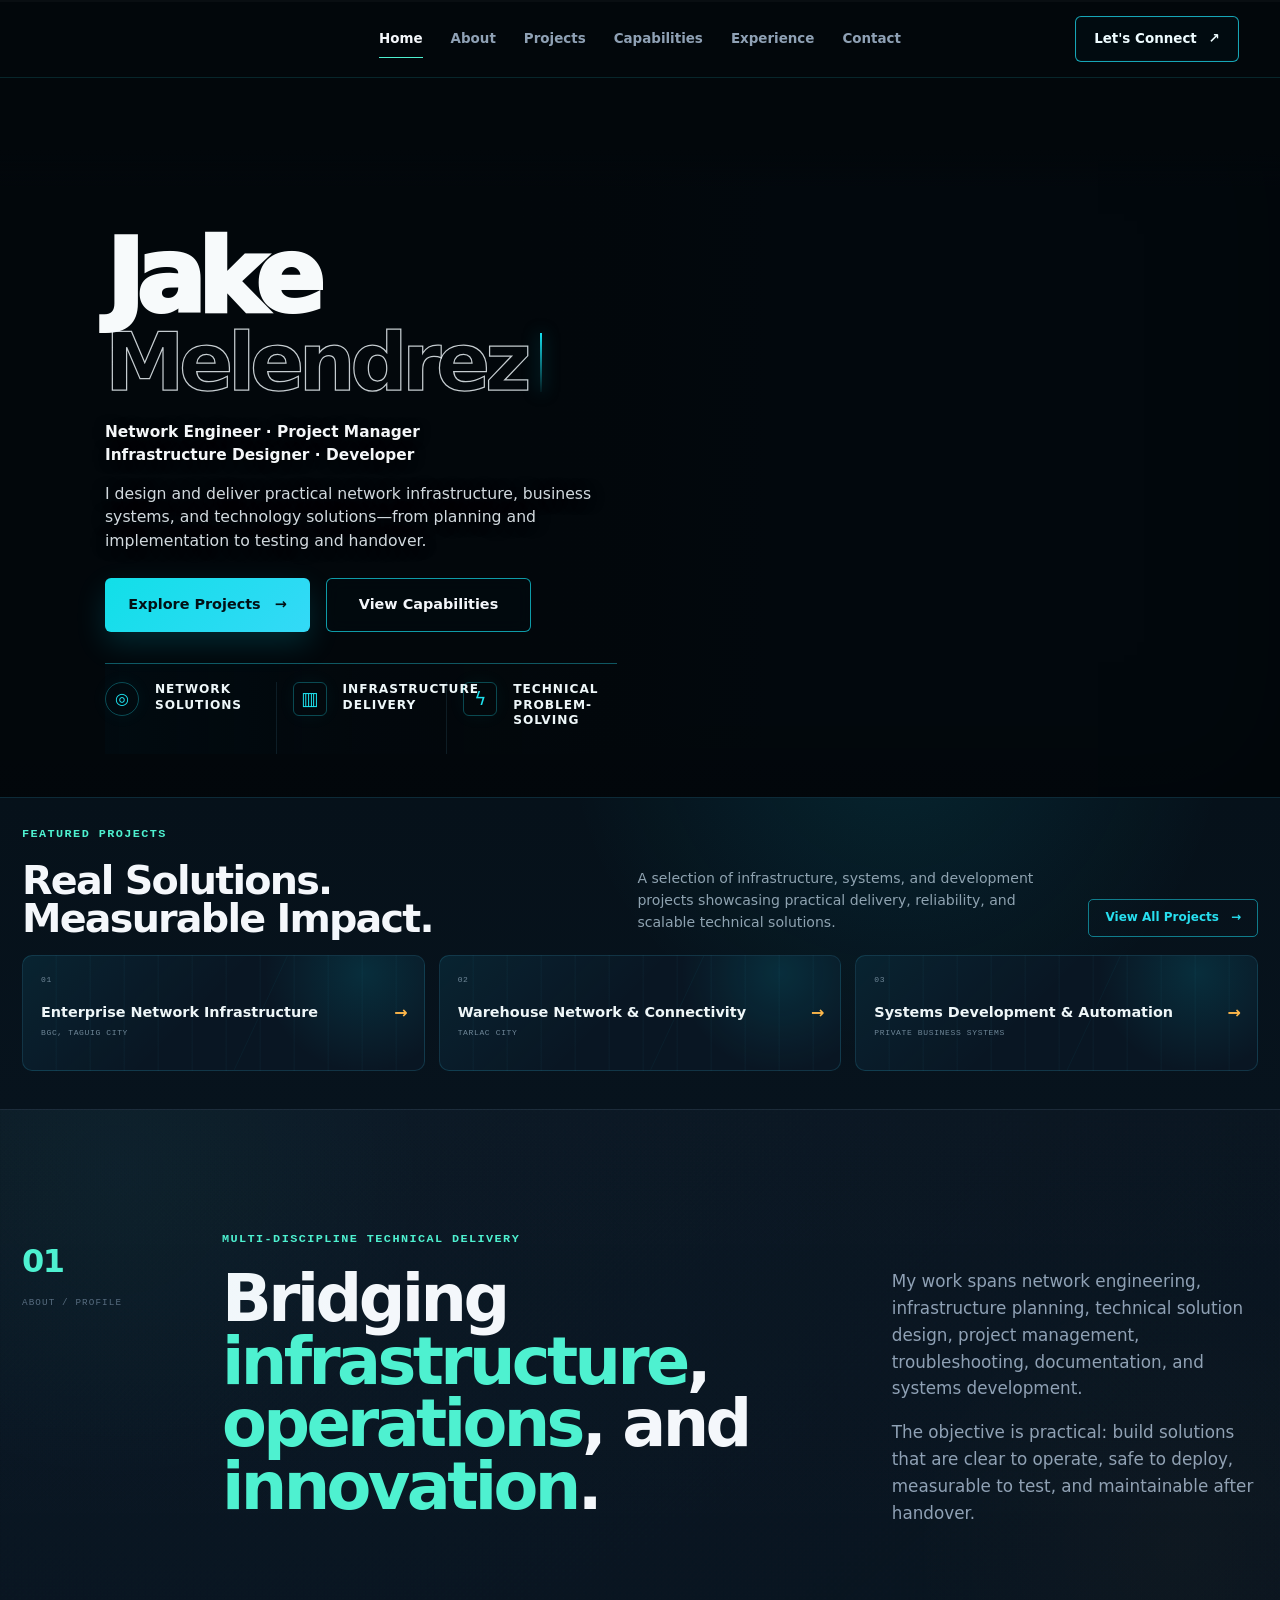
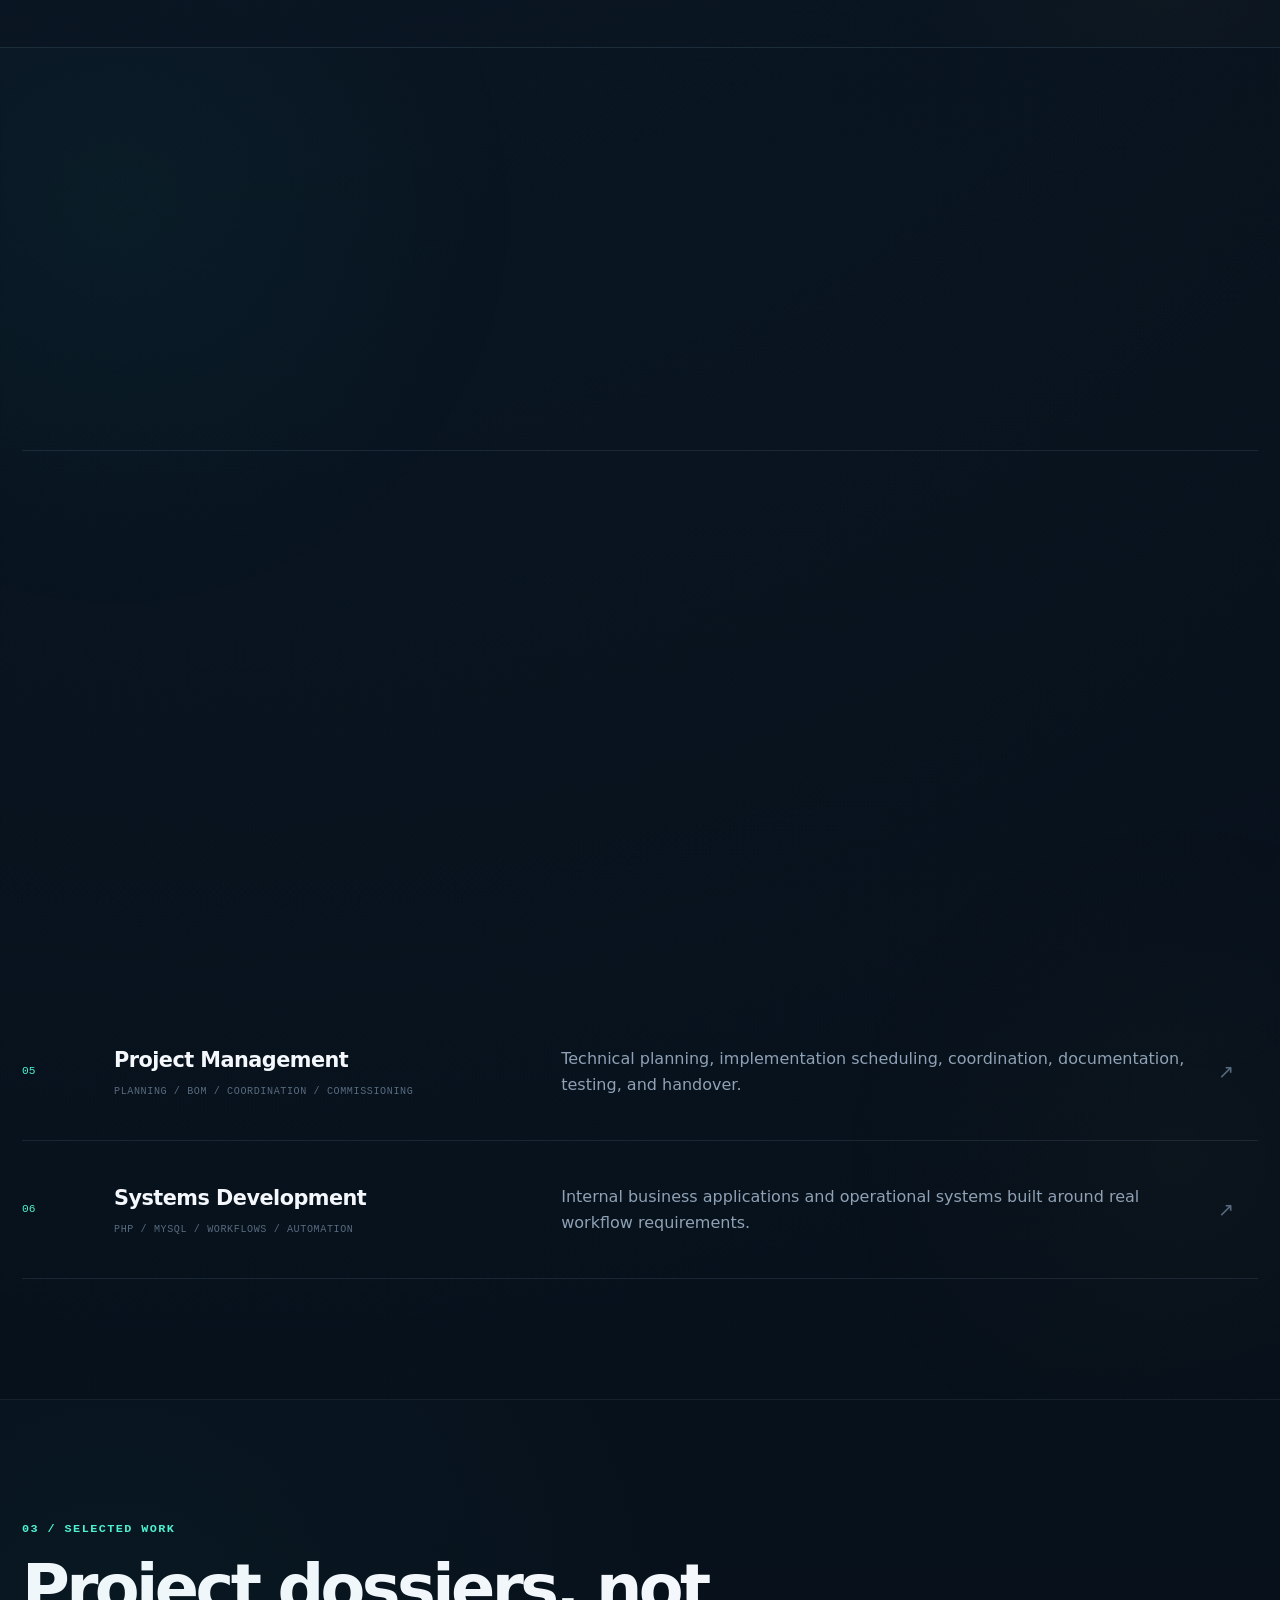
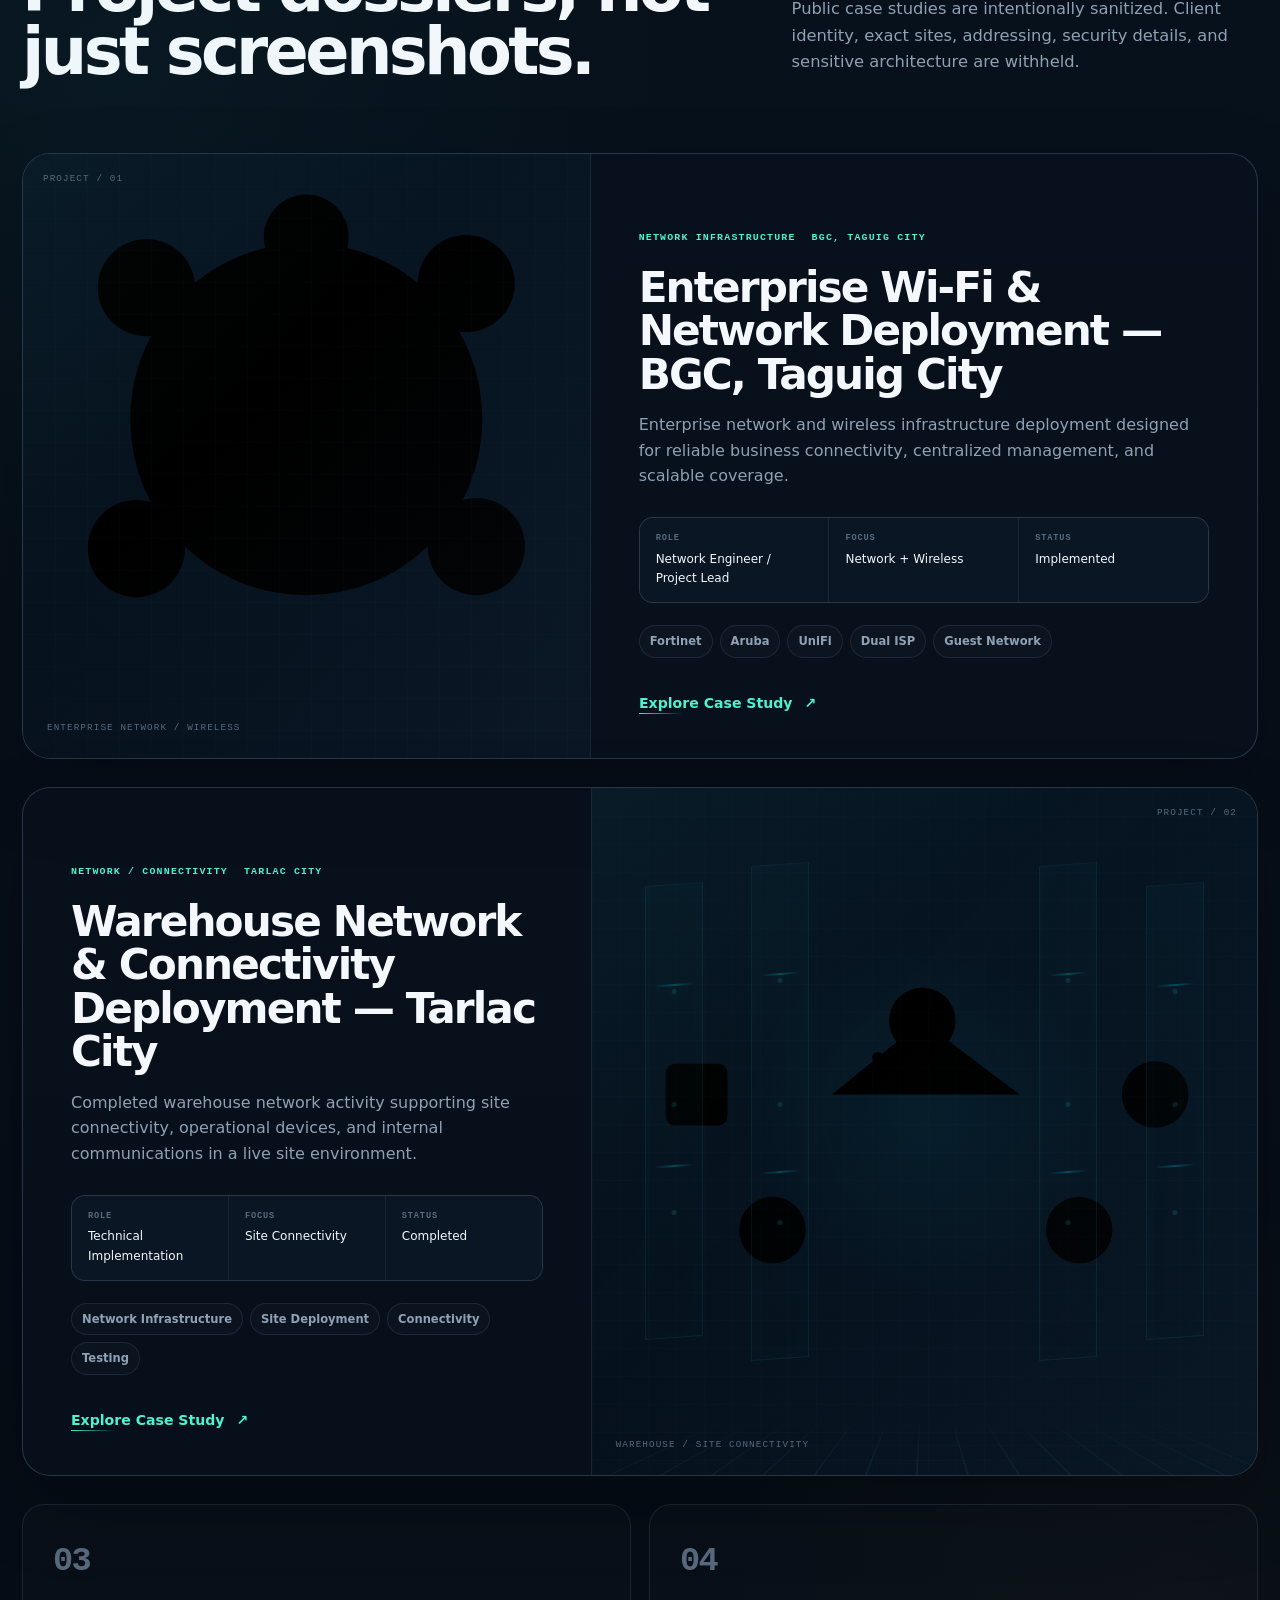
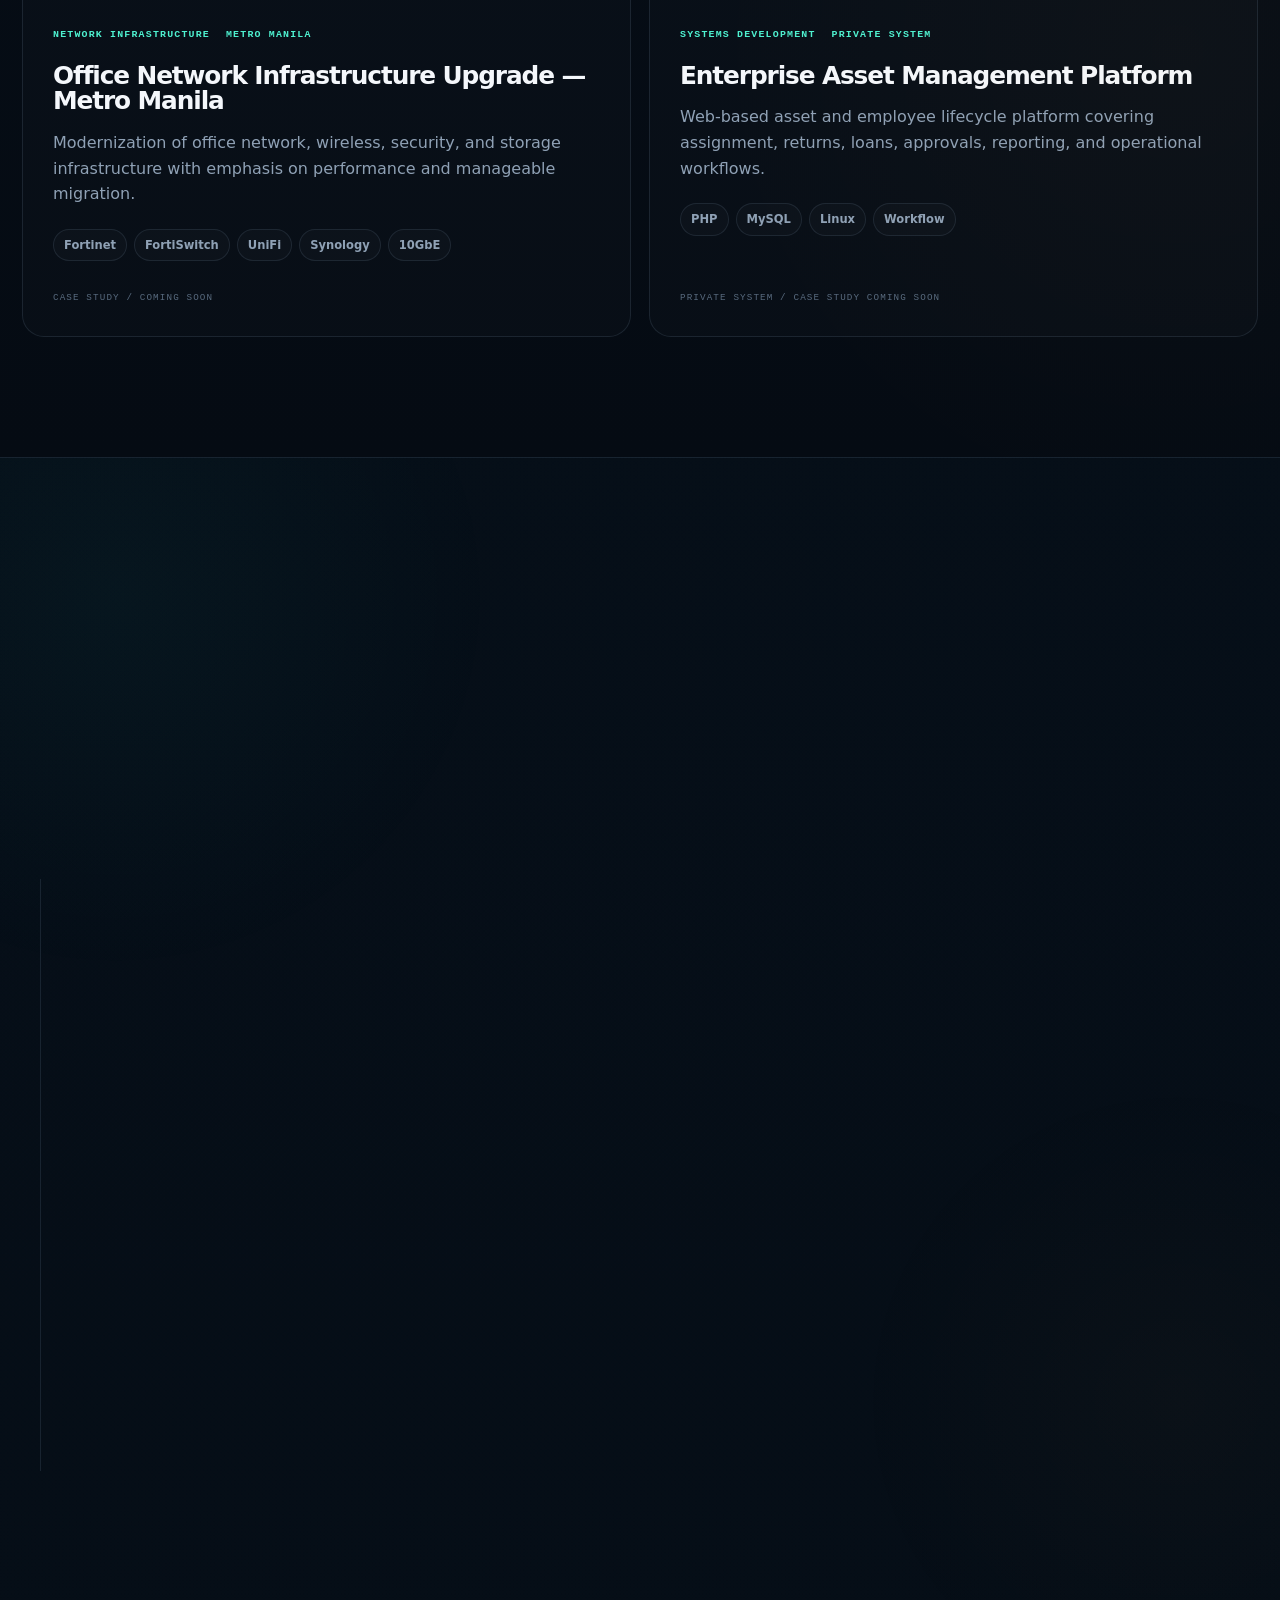
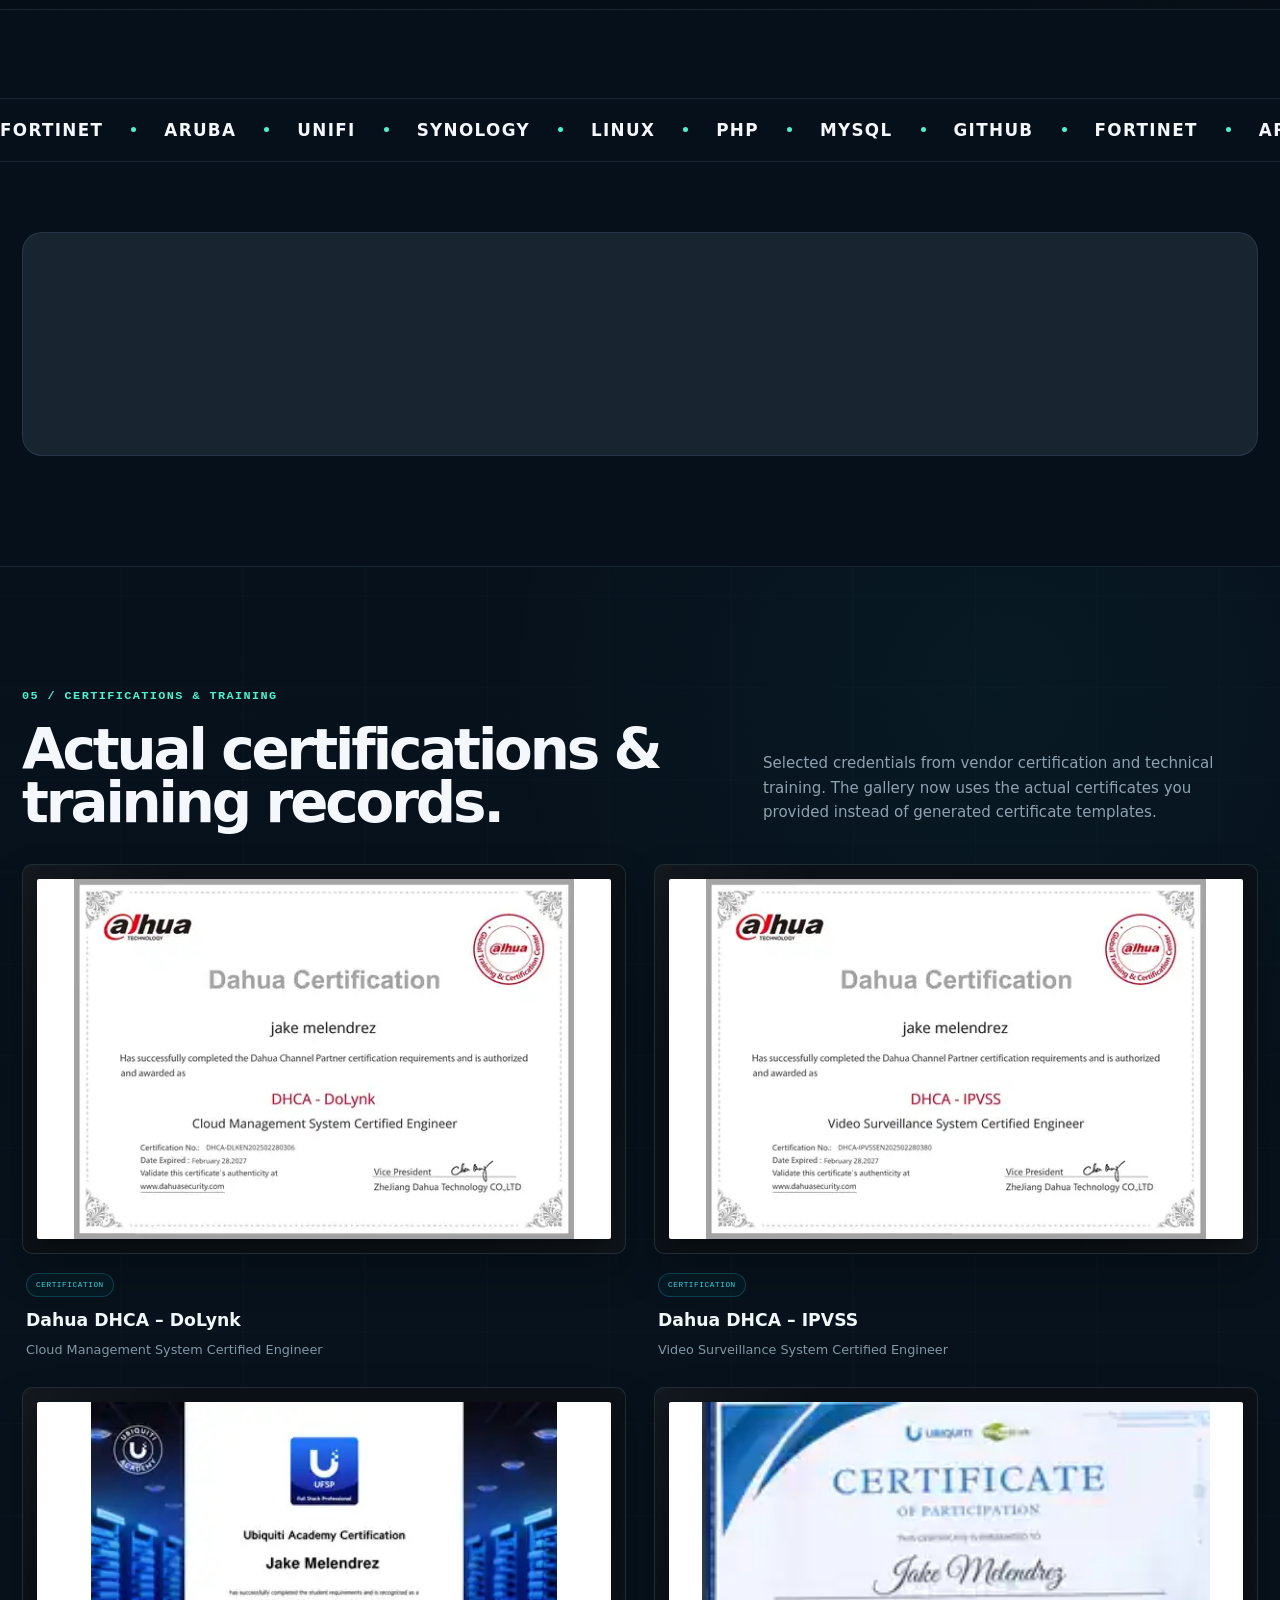
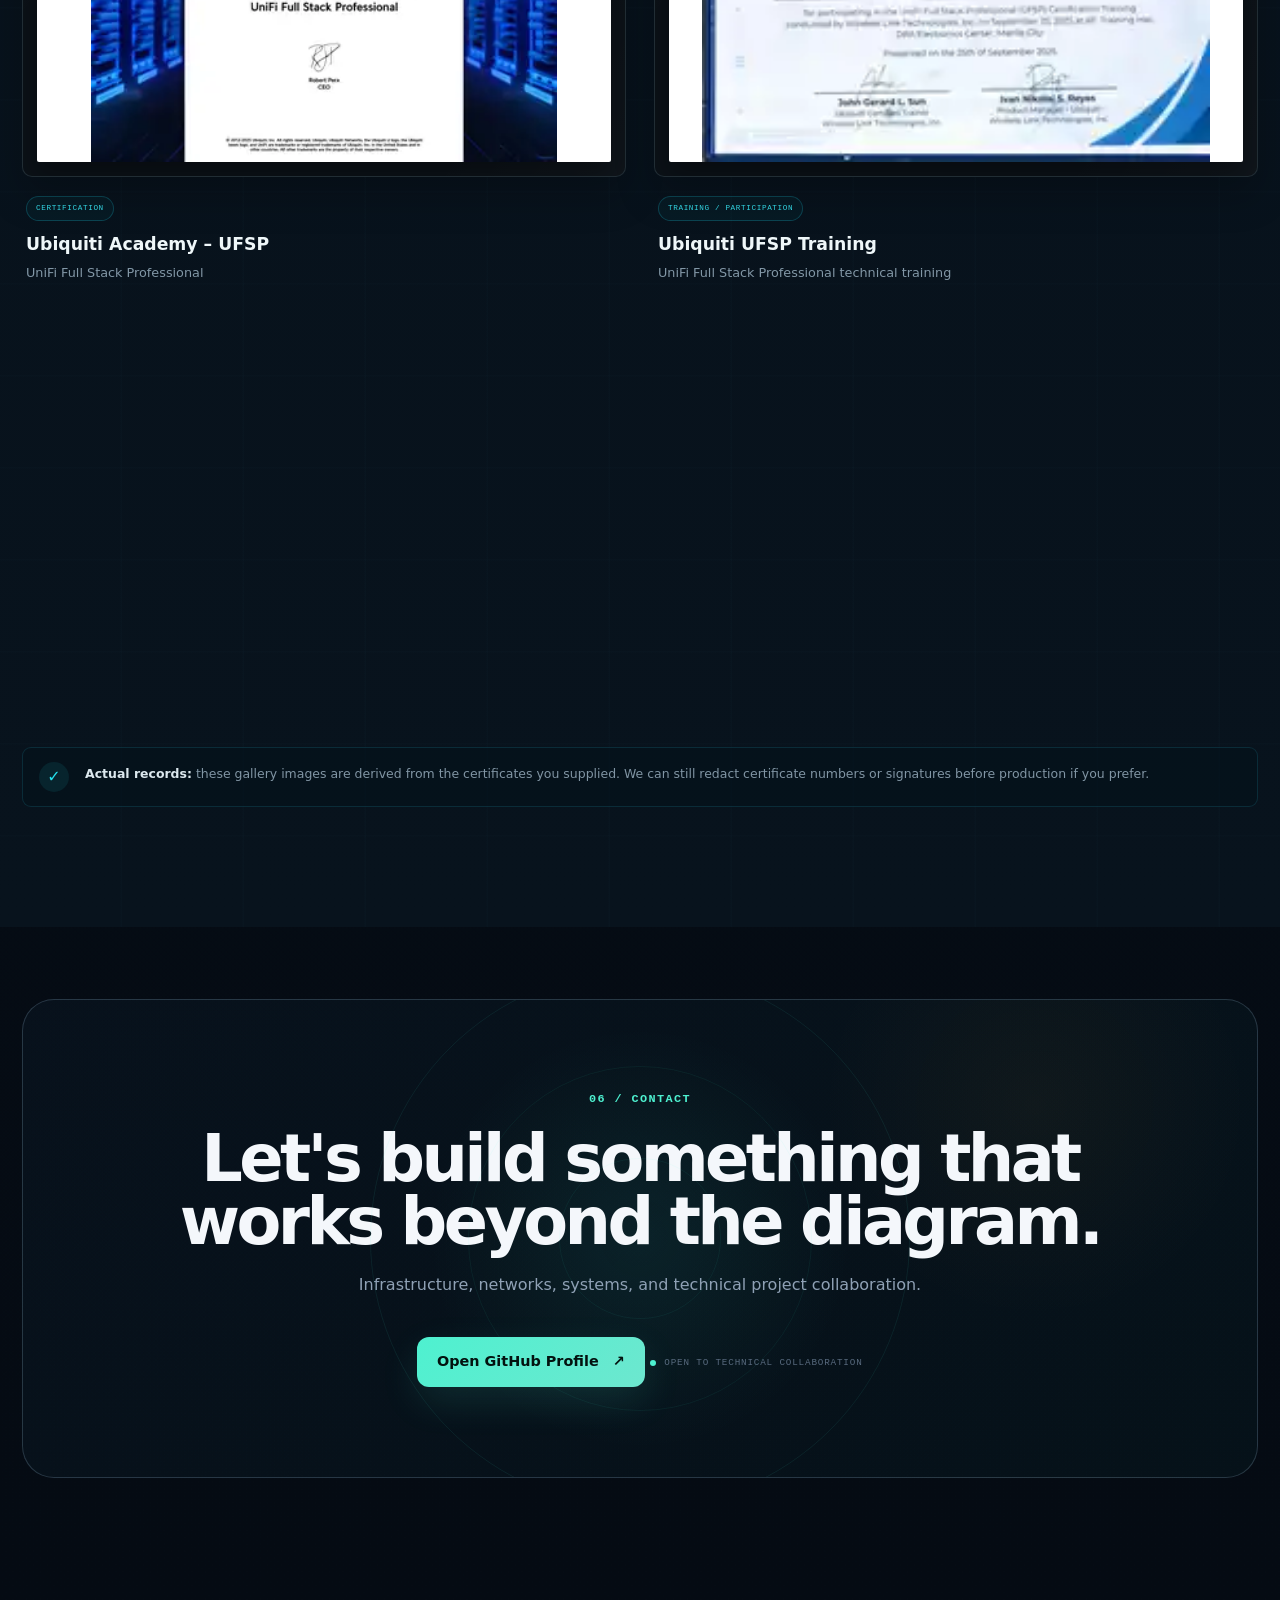
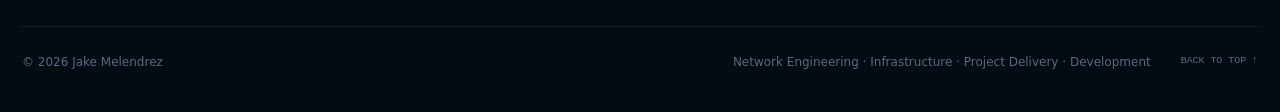
==== commit 1d68698c: "refactor(work): remove location labels from project visuals" ====
--- a/index.html
+++ b/index.html
@@ -369,77 +369,71 @@
             <div class="dossier-index">PROJECT / 01</div>
             <div class="dossier-visual visual-bgc project-visual-v6">
               <div class="blueprint-grid"></div>
-              <svg class="bgc-coverage-map" viewBox="0 0 560 520" aria-hidden="true">
+              <svg class="wireless-motion" viewBox="0 0 560 520" aria-hidden="true">
                 <defs>
-                  <filter id="bgcSignalGlow" x="-80%" y="-80%" width="260%" height="260%">
-                    <feGaussianBlur stdDeviation="3.6" result="blur"/>
+                  <filter id="wirelessGlow" x="-80%" y="-80%" width="260%" height="260%">
+                    <feGaussianBlur stdDeviation="3.2" result="blur"/>
                     <feMerge><feMergeNode in="blur"/><feMergeNode in="SourceGraphic"/></feMerge>
                   </filter>
                 </defs>
 
-                <g class="bgc-uplinks">
-                  <path class="wan-line wan-a" d="M92 74 C158 92 214 136 280 238"/>
-                  <path class="wan-line wan-b" d="M468 74 C402 92 346 136 280 238"/>
-                  <text x="70" y="58">WAN A</text>
-                  <text x="448" y="58">WAN B</text>
-                </g>
-
-                <g class="bgc-access-links">
-                  <path id="bgcCoreAp1" d="M280 270 L142 160"/>
-                  <path id="bgcCoreAp2" d="M280 270 L418 160"/>
-                  <path id="bgcCoreAp3" d="M280 270 L138 382"/>
-                  <path id="bgcCoreAp4" d="M280 270 L422 382"/>
-                </g>
-
-                <g class="bgc-ap-zone z1">
-                  <circle class="coverage-ring r1" cx="142" cy="160" r="34"/>
-                  <circle class="coverage-ring r2" cx="142" cy="160" r="50"/>
-                  <circle class="ap-node" cx="142" cy="160" r="8"/>
-                  <text x="120" y="118">AP ZONE</text>
-                </g>
-                <g class="bgc-ap-zone z2">
-                  <circle class="coverage-ring r1" cx="418" cy="160" r="34"/>
-                  <circle class="coverage-ring r2" cx="418" cy="160" r="50"/>
-                  <circle class="ap-node" cx="418" cy="160" r="8"/>
-                  <text x="396" y="118">AP ZONE</text>
-                </g>
-                <g class="bgc-ap-zone z3">
-                  <circle class="coverage-ring r1" cx="138" cy="382" r="34"/>
-                  <circle class="coverage-ring r2" cx="138" cy="382" r="50"/>
-                  <circle class="ap-node" cx="138" cy="382" r="8"/>
-                  <text x="116" y="444">AP ZONE</text>
-                </g>
-                <g class="bgc-ap-zone z4">
-                  <circle class="coverage-ring r1" cx="422" cy="382" r="34"/>
-                  <circle class="coverage-ring r2" cx="422" cy="382" r="50"/>
-                  <circle class="ap-node" cx="422" cy="382" r="8"/>
-                  <text x="400" y="444">AP ZONE</text>
-                </g>
-
-                <g class="bgc-core-node">
-                  <circle class="core-halo" cx="280" cy="270" r="54"/>
-                  <circle class="core-halo inner" cx="280" cy="270" r="40"/>
-                  <circle class="core-dot" cx="280" cy="270" r="10"/>
-                </g>
-
-                <circle class="bgc-flow-packet" r="4.5">
-                  <animateMotion dur="6.4s" repeatCount="indefinite" path="M92 74 C158 92 214 136 280 238 L280 270 L418 160"/>
+                <g class="wireless-links">
+                  <path id="wifiP1" d="M280 262 L122 132"/>
+                  <path id="wifiP2" d="M280 262 L438 128"/>
+                  <path id="wifiP3" d="M280 262 L112 390"/>
+                  <path id="wifiP4" d="M280 262 L448 388"/>
+                  <path id="wifiP5" d="M280 262 L280 82"/>
+                </g>
+
+                <g class="wireless-core">
+                  <rect x="252" y="234" width="56" height="56" rx="10"/>
+                  <circle cx="266" cy="249" r="3.2"/>
+                  <circle cx="280" cy="249" r="3.2"/>
+                  <circle cx="294" cy="249" r="3.2"/>
+                  <circle cx="266" cy="276" r="3.2"/>
+                  <circle cx="280" cy="276" r="3.2"/>
+                  <circle cx="294" cy="276" r="3.2"/>
+                </g>
+
+                <g class="wireless-ap ap1">
+                  <circle class="coverage outer" cx="122" cy="132" r="48"/>
+                  <circle class="coverage inner" cx="122" cy="132" r="31"/>
+                  <circle class="ap-dot" cx="122" cy="132" r="7"/>
+                </g>
+                <g class="wireless-ap ap2">
+                  <circle class="coverage outer" cx="438" cy="128" r="48"/>
+                  <circle class="coverage inner" cx="438" cy="128" r="31"/>
+                  <circle class="ap-dot" cx="438" cy="128" r="7"/>
+                </g>
+                <g class="wireless-ap ap3">
+                  <circle class="coverage outer" cx="112" cy="390" r="48"/>
+                  <circle class="coverage inner" cx="112" cy="390" r="31"/>
+                  <circle class="ap-dot" cx="112" cy="390" r="7"/>
+                </g>
+                <g class="wireless-ap ap4">
+                  <circle class="coverage outer" cx="448" cy="388" r="48"/>
+                  <circle class="coverage inner" cx="448" cy="388" r="31"/>
+                  <circle class="ap-dot" cx="448" cy="388" r="7"/>
+                </g>
+                <g class="wireless-ap ap5">
+                  <circle class="coverage outer" cx="280" cy="82" r="42"/>
+                  <circle class="coverage inner" cx="280" cy="82" r="27"/>
+                  <circle class="ap-dot" cx="280" cy="82" r="7"/>
+                </g>
+
+                <circle class="wifi-packet" r="4.5">
+                  <animateMotion dur="7.2s" repeatCount="indefinite" path="M280 262 L122 132"/>
                 </circle>
-                <circle class="bgc-flow-packet secondary" r="4">
-                  <animateMotion dur="7.6s" begin="1.4s" repeatCount="indefinite" path="M468 74 C402 92 346 136 280 238 L280 270 L138 382"/>
+                <circle class="wifi-packet alt" r="4">
+                  <animateMotion dur="8.6s" begin="1.6s" repeatCount="indefinite" path="M280 262 L448 388"/>
                 </circle>
+                <circle class="wifi-packet soft" r="3.8">
+                  <animateMotion dur="9.2s" begin="3s" repeatCount="indefinite" path="M280 262 L280 82"/>
+                </circle>
+
+                <circle class="coverage-sweep" cx="280" cy="262" r="174"/>
               </svg>
 
-              <div class="bgc-core-label">
-                <small>CORE</small>
-                <strong>BGC</strong>
-                <span>MANAGED WLAN</span>
-              </div>
-
-              <div class="bgc-legend">
-                <span><i class="wan"></i>Dual uplink</span>
-                <span><i class="wlan"></i>Wireless coverage</span>
-              </div>
               <span class="visual-caption">ENTERPRISE NETWORK / WIRELESS</span>
             </div>
             <div class="dossier-copy">
@@ -468,61 +462,56 @@
                 <span class="rack rack-d"><i></i><i></i><i></i></span>
               </div>
 
-              <svg class="tarlac-live-path" viewBox="0 0 560 520" aria-hidden="true">
+              <svg class="warehouse-motion" viewBox="0 0 560 520" aria-hidden="true">
                 <defs>
-                  <filter id="tarlacSignalGlow" x="-80%" y="-80%" width="260%" height="260%">
-                    <feGaussianBlur stdDeviation="3.4" result="blur"/>
+                  <filter id="warehouseGlow" x="-80%" y="-80%" width="260%" height="260%">
+                    <feGaussianBlur stdDeviation="3.1" result="blur"/>
                     <feMerge><feMergeNode in="blur"/><feMergeNode in="SourceGraphic"/></feMerge>
                   </filter>
                 </defs>
 
-                <path class="site-backbone" d="M280 86 L280 222 L178 300 L178 402"/>
-                <path class="site-backbone branch" d="M280 222 L386 300 L386 402"/>
-
-                <g class="tarlac-uplink">
-                  <circle cx="280" cy="78" r="9"/>
-                  <circle class="uplink-ring" cx="280" cy="78" r="24"/>
-                  <text x="250" y="45">SITE UPLINK</text>
-                </g>
-
-                <g class="tarlac-zone zone-a">
-                  <circle class="zone-ring r1" cx="178" cy="402" r="34"/>
-                  <circle class="zone-ring r2" cx="178" cy="402" r="50"/>
-                  <circle class="zone-node" cx="178" cy="402" r="8"/>
-                  <text x="150" y="466">ZONE A</text>
-                </g>
-
-                <g class="tarlac-zone zone-b">
-                  <circle class="zone-ring r1" cx="386" cy="402" r="34"/>
-                  <circle class="zone-ring r2" cx="386" cy="402" r="50"/>
-                  <circle class="zone-node" cx="386" cy="402" r="8"/>
-                  <text x="358" y="466">ZONE B</text>
-                </g>
-
-                <g class="tarlac-core-node">
-                  <circle class="core-ring" cx="280" cy="222" r="44"/>
-                  <circle class="core-dot" cx="280" cy="222" r="10"/>
-                </g>
-
-                <circle class="tarlac-data-packet" r="4.5">
-                  <animateMotion dur="6.8s" repeatCount="indefinite" path="M280 86 L280 222 L178 300 L178 402"/>
+                <g class="warehouse-backbone">
+                  <path id="warehouseMain" d="M88 258 L202 258 L278 196 L360 258 L474 258"/>
+                  <path d="M202 258 L152 372"/>
+                  <path d="M360 258 L410 372"/>
+                </g>
+
+                <g class="warehouse-switch">
+                  <rect x="62" y="232" width="52" height="52" rx="8"/>
+                  <circle cx="76" cy="247" r="3"/>
+                  <circle cx="88" cy="247" r="3"/>
+                  <circle cx="100" cy="247" r="3"/>
+                  <circle cx="76" cy="269" r="3"/>
+                  <circle cx="88" cy="269" r="3"/>
+                  <circle cx="100" cy="269" r="3"/>
+                </g>
+
+                <g class="warehouse-endpoint e1">
+                  <circle class="endpoint-ring" cx="278" cy="196" r="28"/>
+                  <circle class="endpoint-dot" cx="278" cy="196" r="7"/>
+                </g>
+                <g class="warehouse-endpoint e2">
+                  <circle class="endpoint-ring" cx="474" cy="258" r="28"/>
+                  <circle class="endpoint-dot" cx="474" cy="258" r="7"/>
+                </g>
+                <g class="warehouse-endpoint e3">
+                  <circle class="endpoint-ring" cx="152" cy="372" r="28"/>
+                  <circle class="endpoint-dot" cx="152" cy="372" r="7"/>
+                </g>
+                <g class="warehouse-endpoint e4">
+                  <circle class="endpoint-ring" cx="410" cy="372" r="28"/>
+                  <circle class="endpoint-dot" cx="410" cy="372" r="7"/>
+                </g>
+
+                <circle class="warehouse-packet" r="4.5">
+                  <animateMotion dur="7s" repeatCount="indefinite" path="M88 258 L202 258 L278 196 L360 258 L474 258"/>
                 </circle>
-                <circle class="tarlac-data-packet secondary" r="4">
-                  <animateMotion dur="7.8s" begin="1.7s" repeatCount="indefinite" path="M280 86 L280 222 L386 300 L386 402"/>
+                <circle class="warehouse-packet alt" r="4">
+                  <animateMotion dur="8.4s" begin="2.1s" repeatCount="indefinite" path="M88 258 L202 258 L152 372"/>
                 </circle>
               </svg>
 
-              <div class="tarlac-core-label">
-                <small>LIVE SITE</small>
-                <strong>TARLAC</strong>
-                <span>CONNECTIVITY PATH</span>
-              </div>
-
-              <div class="tarlac-ops">
-                <span>SITE LINK <b>UP</b></span>
-                <span>DEVICES <b>ONLINE</b></span>
-                <span>TESTING <b>PASS</b></span>
-              </div>
+              <div class="warehouse-scan" aria-hidden="true"></div>
               <span class="visual-caption">WAREHOUSE / SITE CONNECTIVITY</span>
             </div>
             <div class="dossier-copy">
--- a/assets/css/v6.css
+++ b/assets/css/v6.css
@@ -3457,3 +3457,369 @@
     margin-bottom:22px;
   }
 }
+
+
+/* =========================================================
+   V6.17 PROJECT VISUALS — PURPOSE-BUILT MOTION
+   BGC: dual-WAN to managed WLAN coverage
+   Tarlac: live warehouse uplink to two operational zones
+   ========================================================= */
+
+/* Disable legacy decorative pieces if any stale nodes remain. */
+.visual-bgc .bgc-depth,
+.visual-bgc .bgc-topology,
+.visual-bgc .bgc-core-pulse,
+.visual-bgc .bgc-status-chip,
+.visual-tarlac .tarlac-route,
+.visual-tarlac .tarlac-core{
+  display:none!important;
+}
+
+/* Shared: calm technical canvas, no drifting/floating UI. */
+.project-visual-v6{
+  overflow:hidden;
+  background:
+    radial-gradient(circle at 50% 48%,rgba(0,222,241,.065),transparent 36%),
+    linear-gradient(180deg,#071522,#06111c);
+}
+
+.project-visual-v6 .blueprint-grid,
+.project-visual-v6 .warehouse-lines{
+  animation:none!important;
+  opacity:.48;
+}
+
+.visual-bgc .blueprint-grid{
+  background-size:32px 32px;
+}
+
+/* ---------- BGC: managed WLAN coverage ---------- */
+.bgc-coverage-map{
+  position:absolute;
+  inset:5.5% 5% 8%;
+  z-index:2;
+  width:90%;
+  height:86.5%;
+  overflow:visible;
+}
+
+.bgc-uplinks .wan-line,
+.bgc-access-links path{
+  fill:none;
+  stroke:rgba(40,219,237,.28);
+  stroke-width:1.35;
+  vector-effect:non-scaling-stroke;
+}
+
+.bgc-uplinks .wan-line{
+  stroke:rgba(255,186,72,.36);
+}
+
+.bgc-uplinks text,
+.bgc-ap-zone text{
+  fill:#688394;
+  font-family:var(--mono);
+  font-size:10px;
+  letter-spacing:.13em;
+}
+
+.bgc-ap-zone .ap-node{
+  fill:#28e2ed;
+  filter:url(#bgcSignalGlow);
+}
+
+.bgc-ap-zone .coverage-ring{
+  fill:none;
+  stroke:rgba(40,226,237,.26);
+  stroke-width:1.1;
+  transform-box:fill-box;
+  transform-origin:center;
+  animation:bgcCoverageBreathe 5.2s ease-in-out infinite;
+}
+
+.bgc-ap-zone .coverage-ring.r2{
+  opacity:.46;
+  animation-delay:1.2s;
+}
+
+.bgc-ap-zone.z2 .coverage-ring{animation-delay:.6s}
+.bgc-ap-zone.z3 .coverage-ring{animation-delay:1.1s}
+.bgc-ap-zone.z4 .coverage-ring{animation-delay:1.7s}
+
+@keyframes bgcCoverageBreathe{
+  0%,100%{transform:scale(.94);opacity:.22}
+  50%{transform:scale(1.06);opacity:.58}
+}
+
+.bgc-core-node .core-halo{
+  fill:rgba(5,18,27,.58);
+  stroke:rgba(43,223,238,.34);
+  stroke-width:1.2;
+}
+
+.bgc-core-node .core-halo.inner{
+  fill:none;
+  stroke:rgba(43,223,238,.18);
+}
+
+.bgc-core-node .core-dot{
+  fill:#ecffff;
+  filter:url(#bgcSignalGlow);
+  animation:bgcCoreHeartbeat 3.8s ease-in-out infinite;
+}
+
+@keyframes bgcCoreHeartbeat{
+  0%,100%{opacity:.78}
+  50%{opacity:1;filter:url(#bgcSignalGlow)}
+}
+
+.bgc-flow-packet{
+  fill:#f3ffff;
+  filter:url(#bgcSignalGlow);
+}
+
+.bgc-flow-packet.secondary{
+  fill:#ffba4c;
+}
+
+.bgc-core-label{
+  position:absolute;
+  z-index:5;
+  left:50%;
+  top:50%;
+  width:104px;
+  height:104px;
+  transform:translate(-50%,-50%);
+  display:grid;
+  place-content:center;
+  text-align:center;
+  border:1px solid rgba(38,223,238,.38);
+  border-radius:50%;
+  background:rgba(4,14,22,.82);
+  box-shadow:0 0 30px rgba(0,220,238,.07);
+  pointer-events:none;
+}
+
+.bgc-core-label small,
+.bgc-core-label span{
+  font-family:var(--mono);
+  font-size:.47rem;
+  letter-spacing:.11em;
+  color:#6f8b9b;
+}
+
+.bgc-core-label strong{
+  margin:3px 0;
+  font-size:.68rem;
+  letter-spacing:.12em;
+  color:#eefeff;
+}
+
+.bgc-legend{
+  position:absolute;
+  z-index:5;
+  left:7%;
+  bottom:8%;
+  display:flex;
+  gap:15px;
+  padding:7px 9px;
+  border:1px solid rgba(40,196,216,.13);
+  border-radius:5px;
+  background:rgba(3,13,21,.55);
+  font-family:var(--mono);
+  font-size:.46rem;
+  letter-spacing:.06em;
+  color:#738c9b;
+}
+
+.bgc-legend span{
+  display:flex;
+  align-items:center;
+  gap:6px;
+}
+
+.bgc-legend i{
+  width:7px;
+  height:7px;
+  border-radius:50%;
+}
+
+.bgc-legend i.wan{background:#ffba4c;box-shadow:0 0 9px rgba(255,186,76,.5)}
+.bgc-legend i.wlan{background:#28e2ed;box-shadow:0 0 9px rgba(40,226,237,.5)}
+
+/* ---------- Tarlac: operational warehouse path ---------- */
+.visual-tarlac{
+  background:
+    radial-gradient(circle at 50% 48%,rgba(0,224,241,.055),transparent 37%),
+    linear-gradient(180deg,#071522,#06111c);
+}
+
+.tarlac-floor{
+  opacity:.62;
+}
+
+.tarlac-racks{
+  opacity:.52;
+}
+
+.rack{
+  background:linear-gradient(180deg,rgba(15,65,80,.16),rgba(6,25,35,.08));
+}
+
+.rack i{
+  position:absolute;
+  left:50%;
+  width:5px;
+  height:5px;
+  border-radius:50%;
+  transform:translateX(-50%);
+  background:#25dfe9;
+  opacity:.26;
+  box-shadow:0 0 8px rgba(37,223,233,.45);
+  animation:tarlacRackLed 5.4s ease-in-out infinite;
+}
+
+.rack i:nth-child(1){top:23%}
+.rack i:nth-child(2){top:48%;animation-delay:1.2s}
+.rack i:nth-child(3){top:72%;animation-delay:2.4s}
+.rack-b i{animation-delay:.7s}
+.rack-c i{animation-delay:1.4s}
+.rack-d i{animation-delay:2.1s}
+
+@keyframes tarlacRackLed{
+  0%,82%,100%{opacity:.18}
+  88%,94%{opacity:.82}
+}
+
+.tarlac-live-path{
+  position:absolute;
+  inset:5% 7% 6%;
+  z-index:3;
+  width:86%;
+  height:89%;
+  overflow:visible;
+}
+
+.site-backbone{
+  fill:none;
+  stroke:rgba(39,222,236,.33);
+  stroke-width:1.4;
+  vector-effect:non-scaling-stroke;
+}
+
+.site-backbone.branch{
+  stroke:rgba(39,222,236,.23);
+}
+
+.tarlac-uplink circle:first-child,
+.tarlac-zone .zone-node,
+.tarlac-core-node .core-dot{
+  fill:#28e1ec;
+  filter:url(#tarlacSignalGlow);
+}
+
+.tarlac-uplink .uplink-ring,
+.tarlac-zone .zone-ring,
+.tarlac-core-node .core-ring{
+  fill:none;
+  stroke:rgba(39,224,237,.30);
+  stroke-width:1.1;
+}
+
+.tarlac-uplink .uplink-ring{
+  transform-box:fill-box;
+  transform-origin:center;
+  animation:tarlacLinkPulse 4.4s ease-out infinite;
+}
+
+@keyframes tarlacLinkPulse{
+  0%{transform:scale(.82);opacity:.55}
+  75%,100%{transform:scale(1.30);opacity:.08}
+}
+
+.tarlac-zone .zone-ring{
+  transform-box:fill-box;
+  transform-origin:center;
+  animation:tarlacZoneBreathe 5.8s ease-in-out infinite;
+}
+
+.tarlac-zone .zone-ring.r2{animation-delay:1.4s;opacity:.42}
+.tarlac-zone.zone-b .zone-ring{animation-delay:.9s}
+
+@keyframes tarlacZoneBreathe{
+  0%,100%{transform:scale(.95);opacity:.20}
+  50%{transform:scale(1.07);opacity:.55}
+}
+
+.tarlac-uplink text,
+.tarlac-zone text{
+  fill:#6b8797;
+  font-family:var(--mono);
+  font-size:10px;
+  letter-spacing:.12em;
+}
+
+.tarlac-core-node .core-ring{
+  fill:rgba(3,14,22,.56);
+}
+
+.tarlac-data-packet{
+  fill:#f4ffff;
+  filter:url(#tarlacSignalGlow);
+}
+
+.tarlac-data-packet.secondary{
+  fill:#ffba4b;
+}
+
+.tarlac-core-label{
+  position:absolute;
+  z-index:5;
+  left:50%;
+  top:42.6%;
+  transform:translate(-50%,-50%);
+  width:110px;
+  min-height:78px;
+  display:grid;
+  place-content:center;
+  text-align:center;
+  border:1px solid rgba(38,221,236,.30);
+  border-radius:8px;
+  background:rgba(3,14,22,.78);
+  pointer-events:none;
+}
+
+.tarlac-core-label small,
+.tarlac-core-label span{
+  font-family:var(--mono);
+  font-size:.46rem;
+  letter-spacing:.10em;
+  color:#718b99;
+}
+
+.tarlac-core-label strong{
+  margin:3px 0;
+  font-size:.68rem;
+  letter-spacing:.12em;
+  color:#effeff;
+}
+
+.tarlac-ops{
+  animation:none!important;
+  background:rgba(3,14,22,.72);
+}
+
+/* Don't let the generic hover-parallax move the whole technical diagram. */
+.project-visual-v6{
+  transform:none!important;
+}
+
+@media(prefers-reduced-motion:reduce){
+  .bgc-ap-zone .coverage-ring,
+  .bgc-core-node .core-dot,
+  .rack i,
+  .tarlac-uplink .uplink-ring,
+  .tarlac-zone .zone-ring{
+    animation:none!important;
+  }
+}
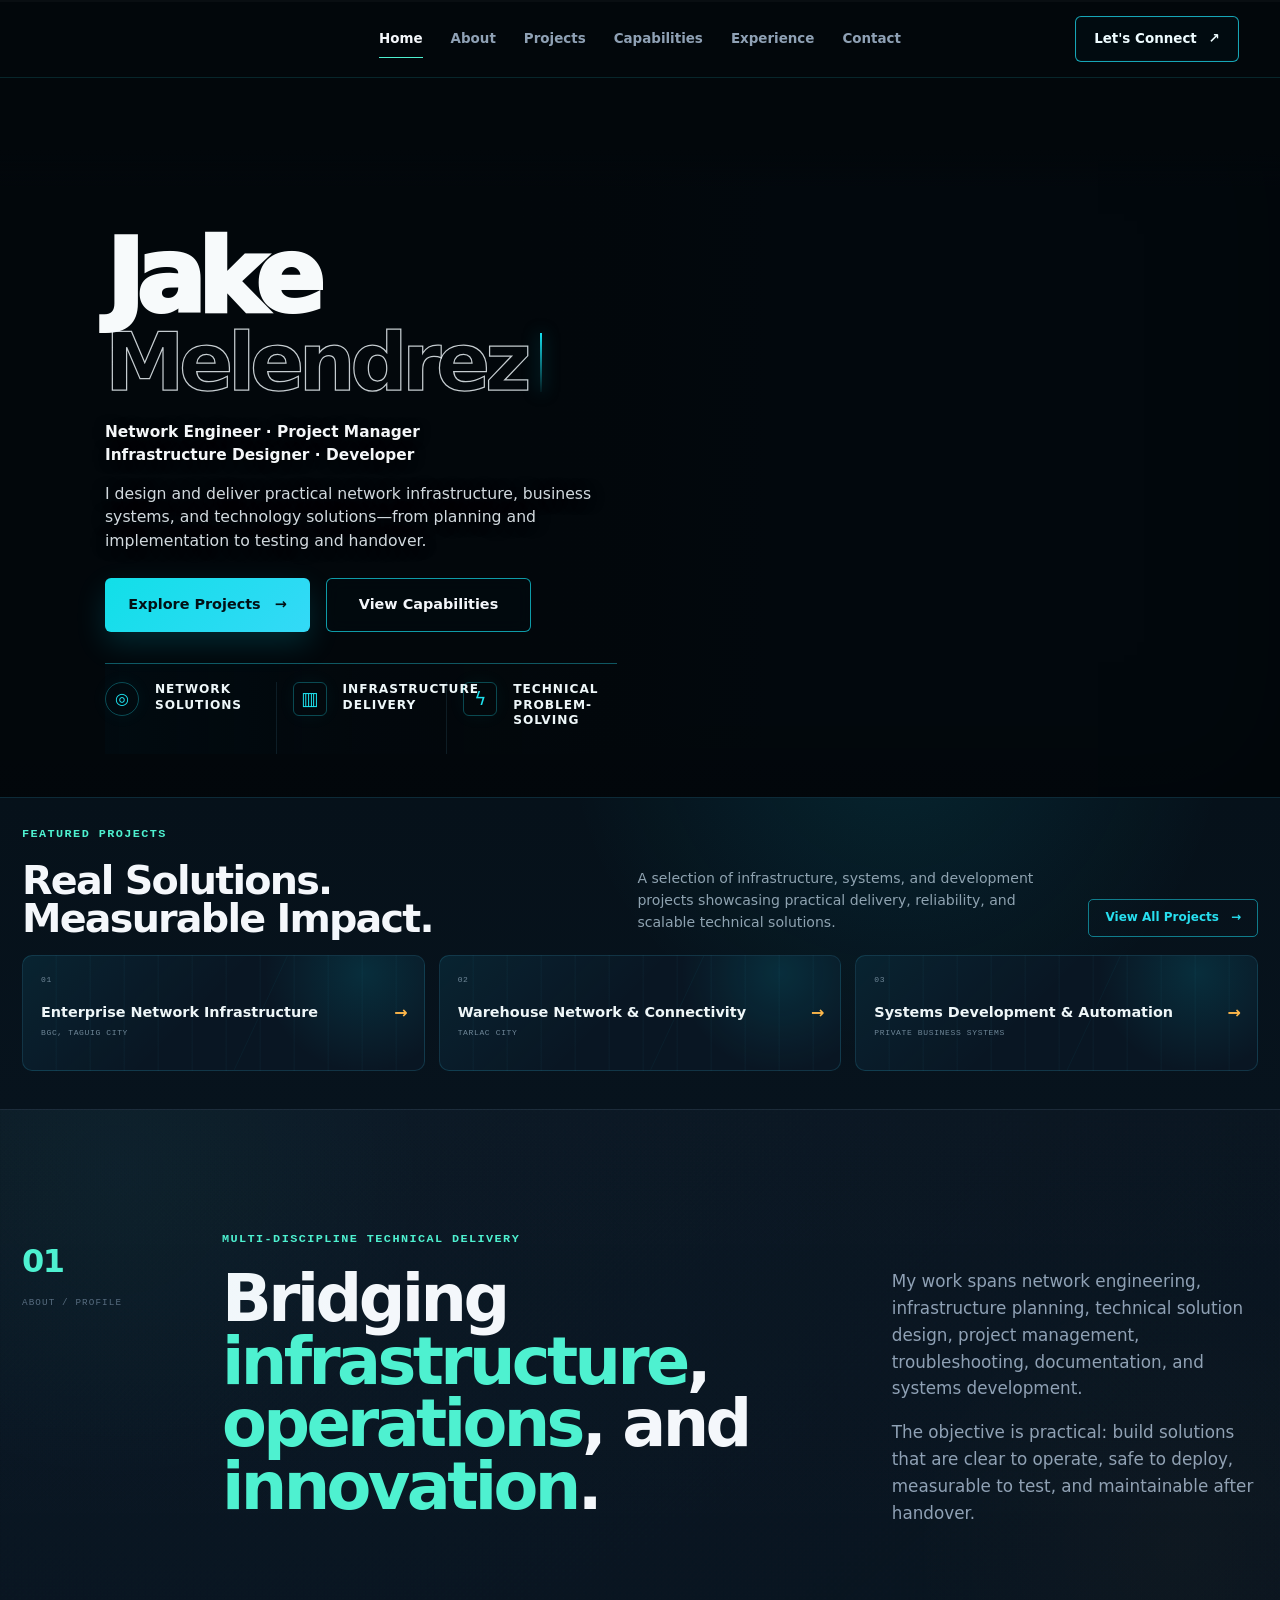
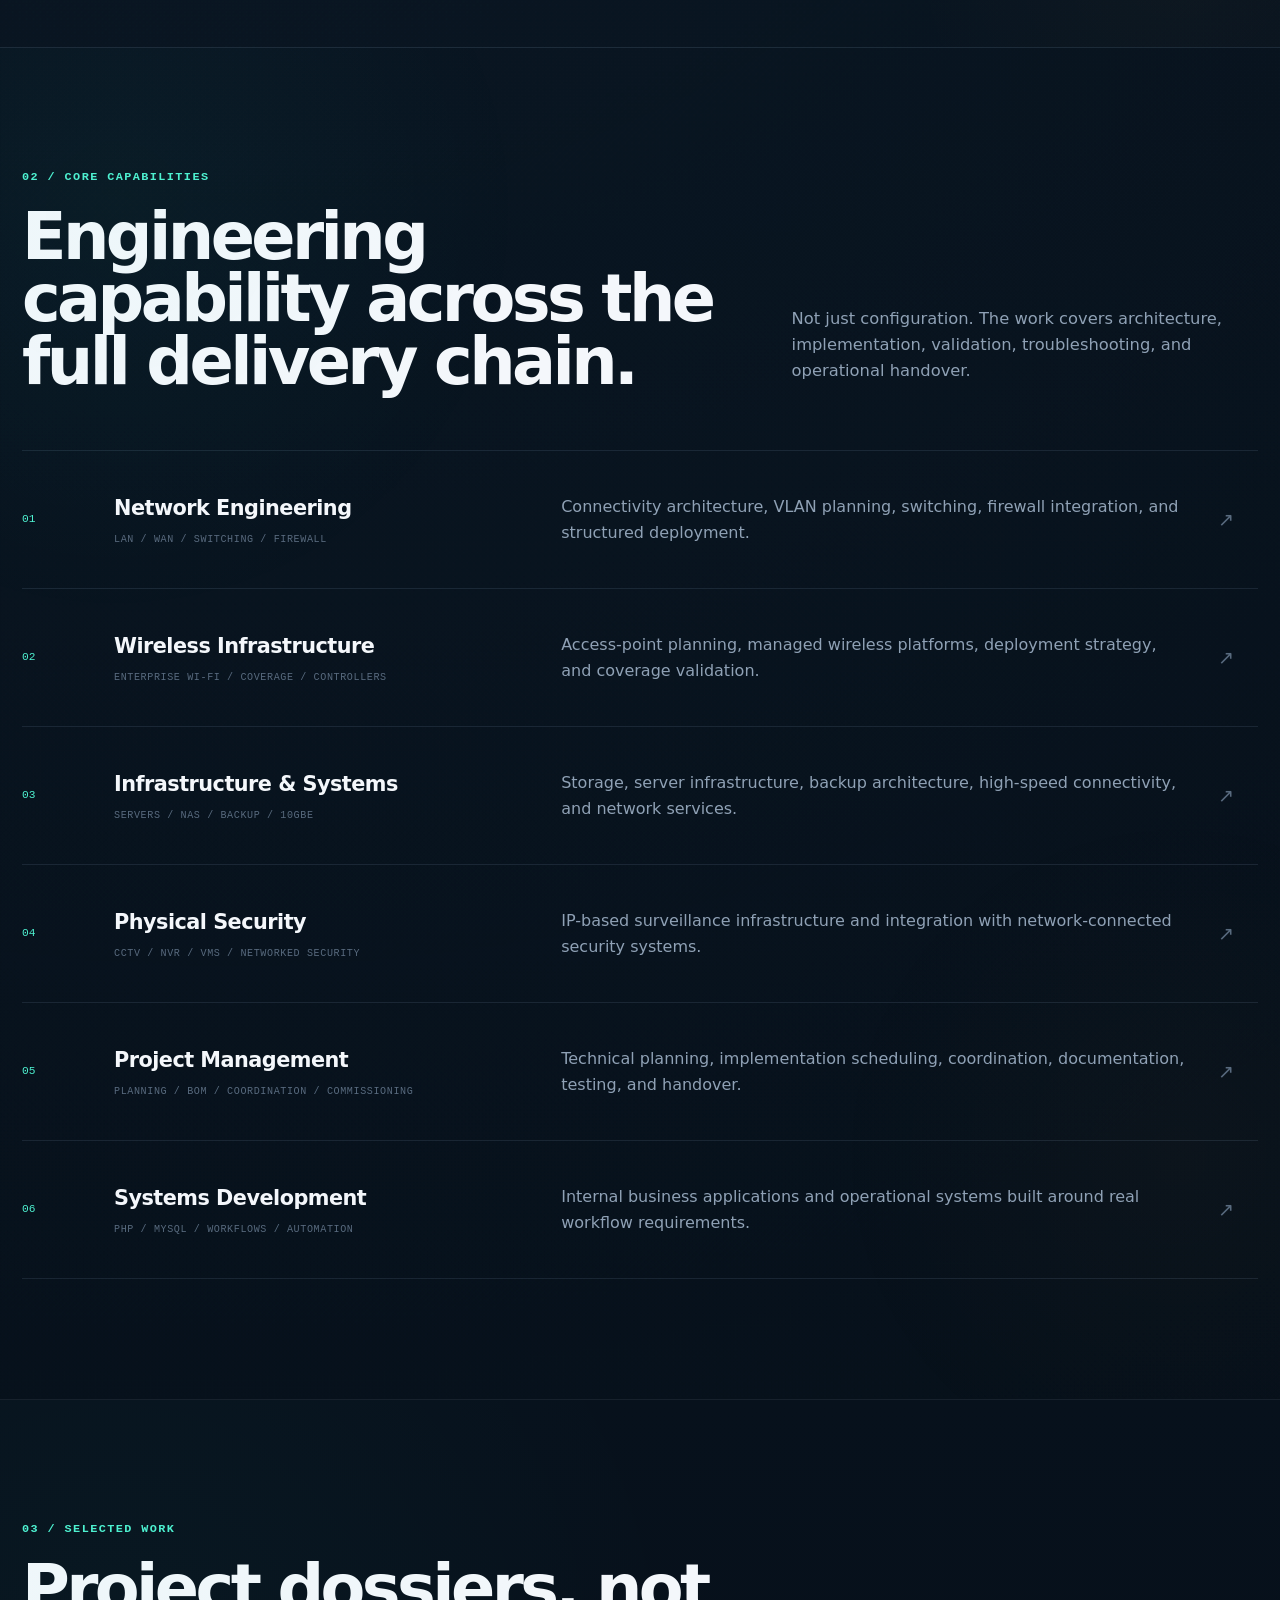
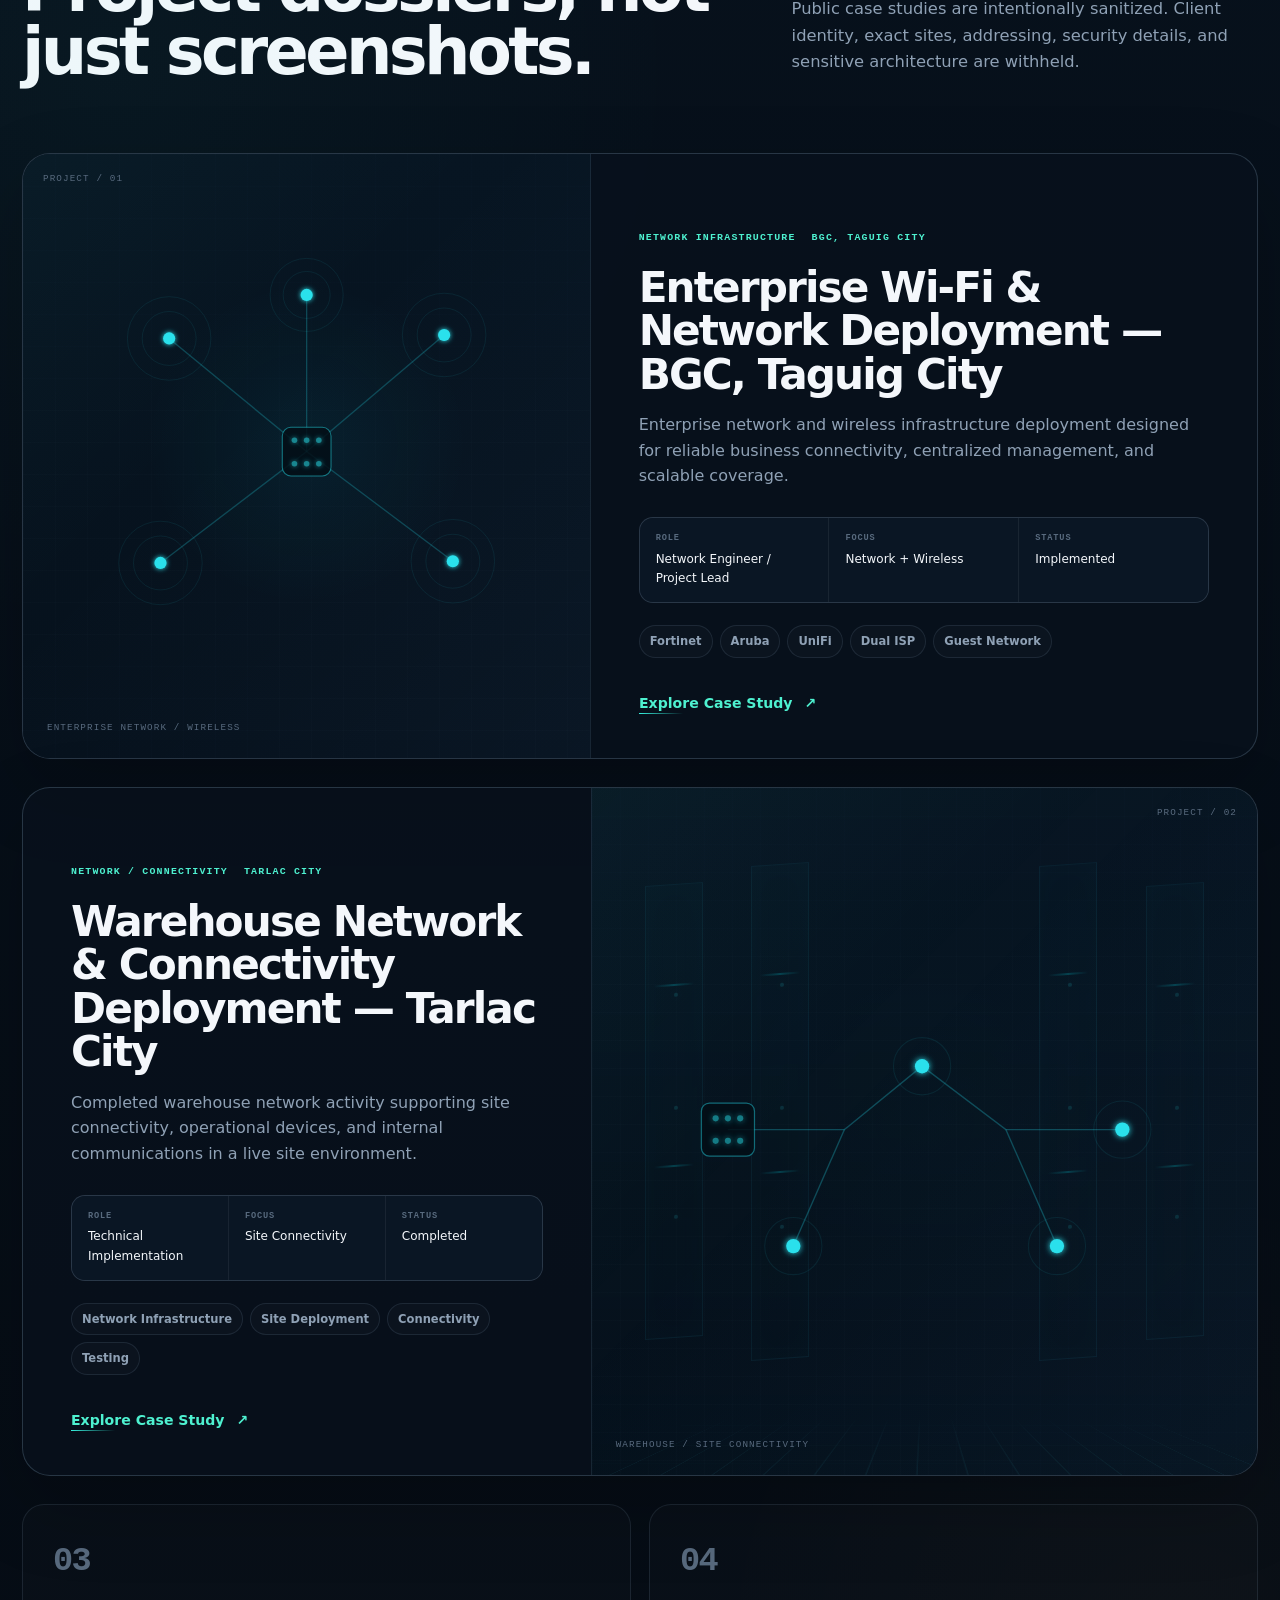
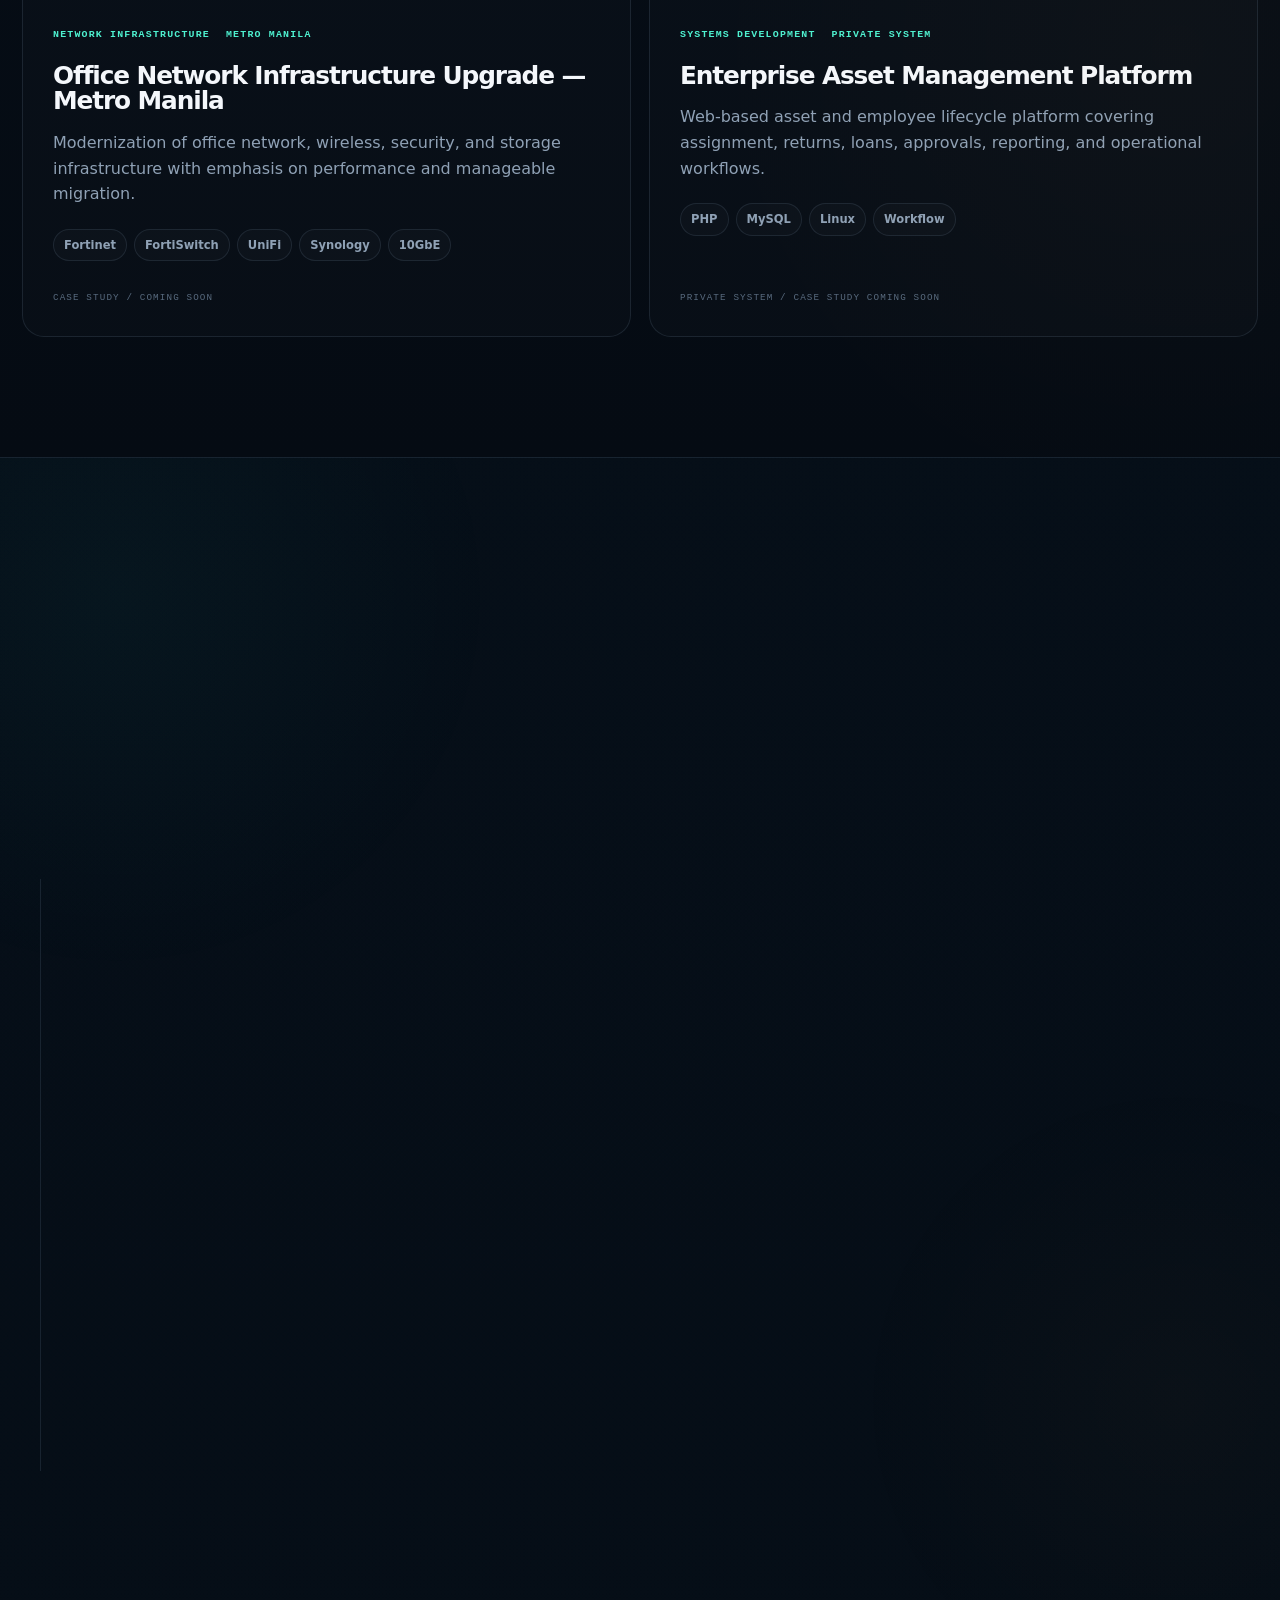
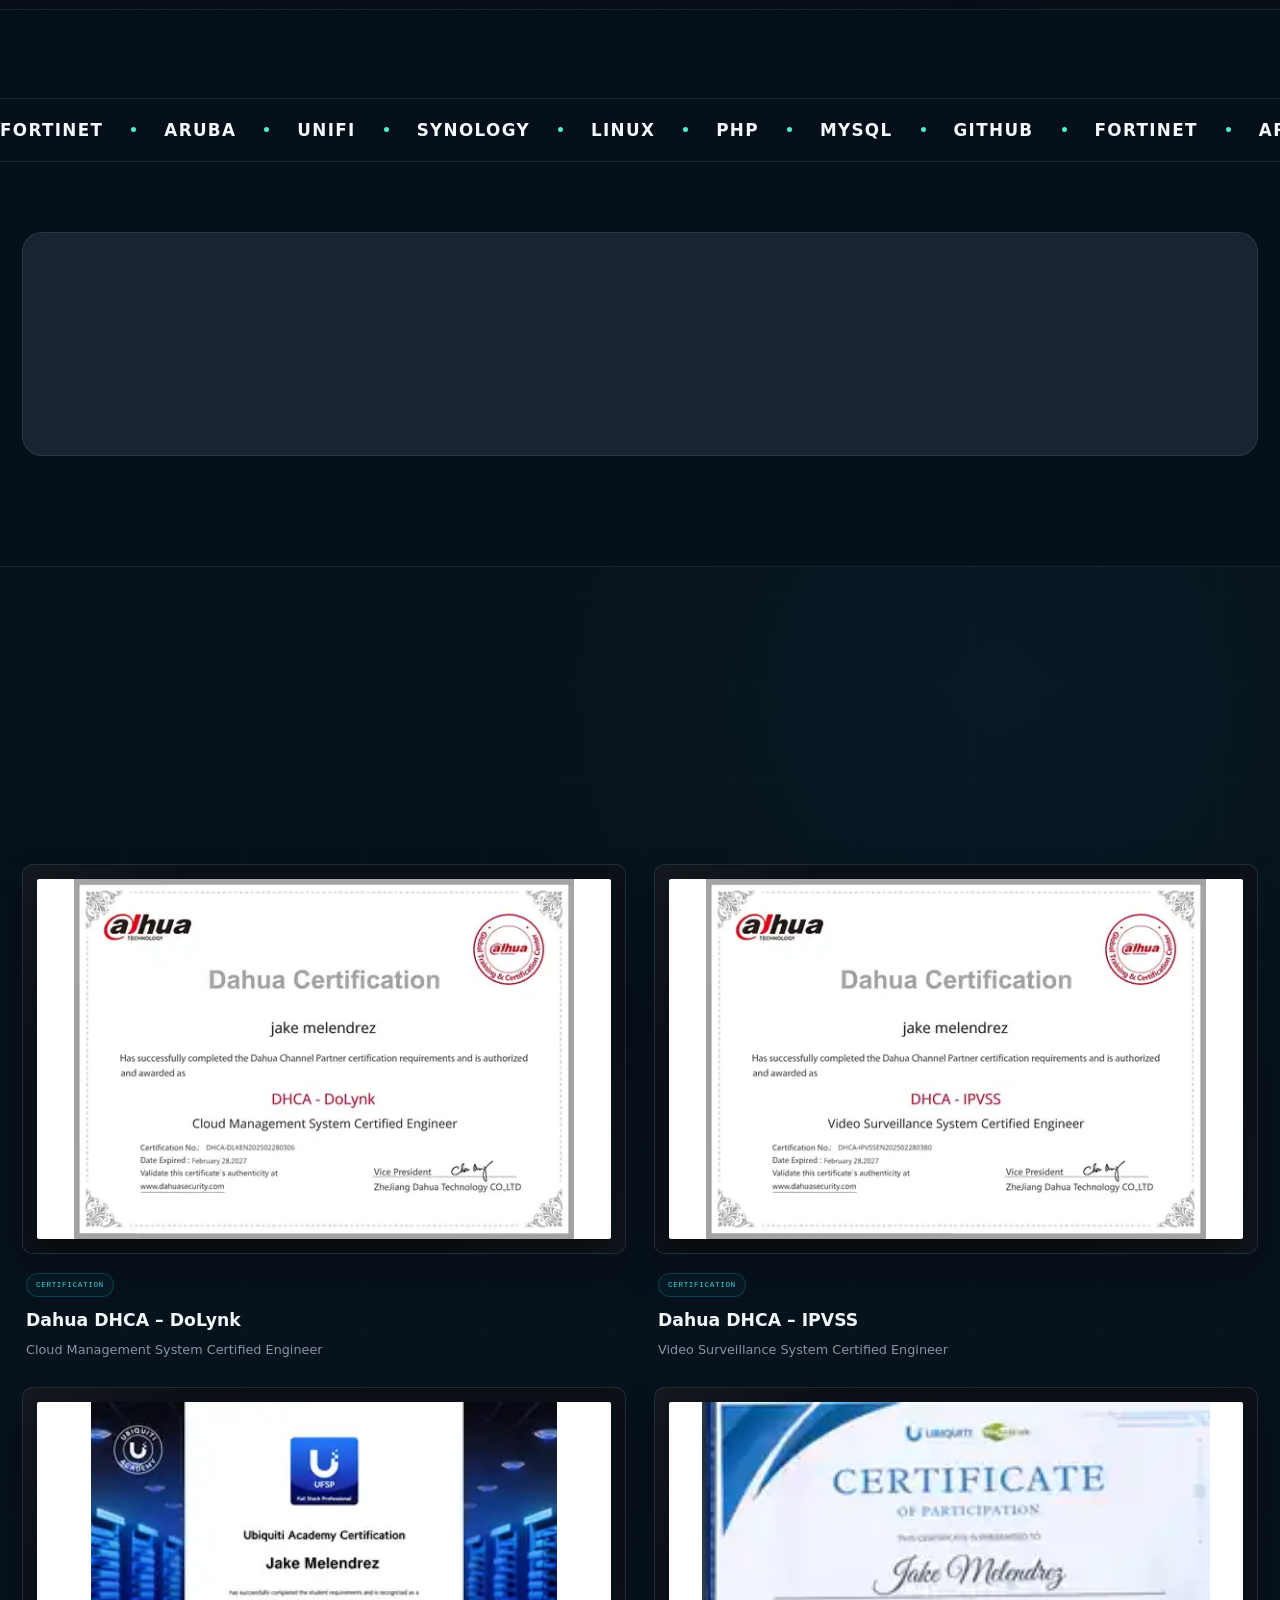
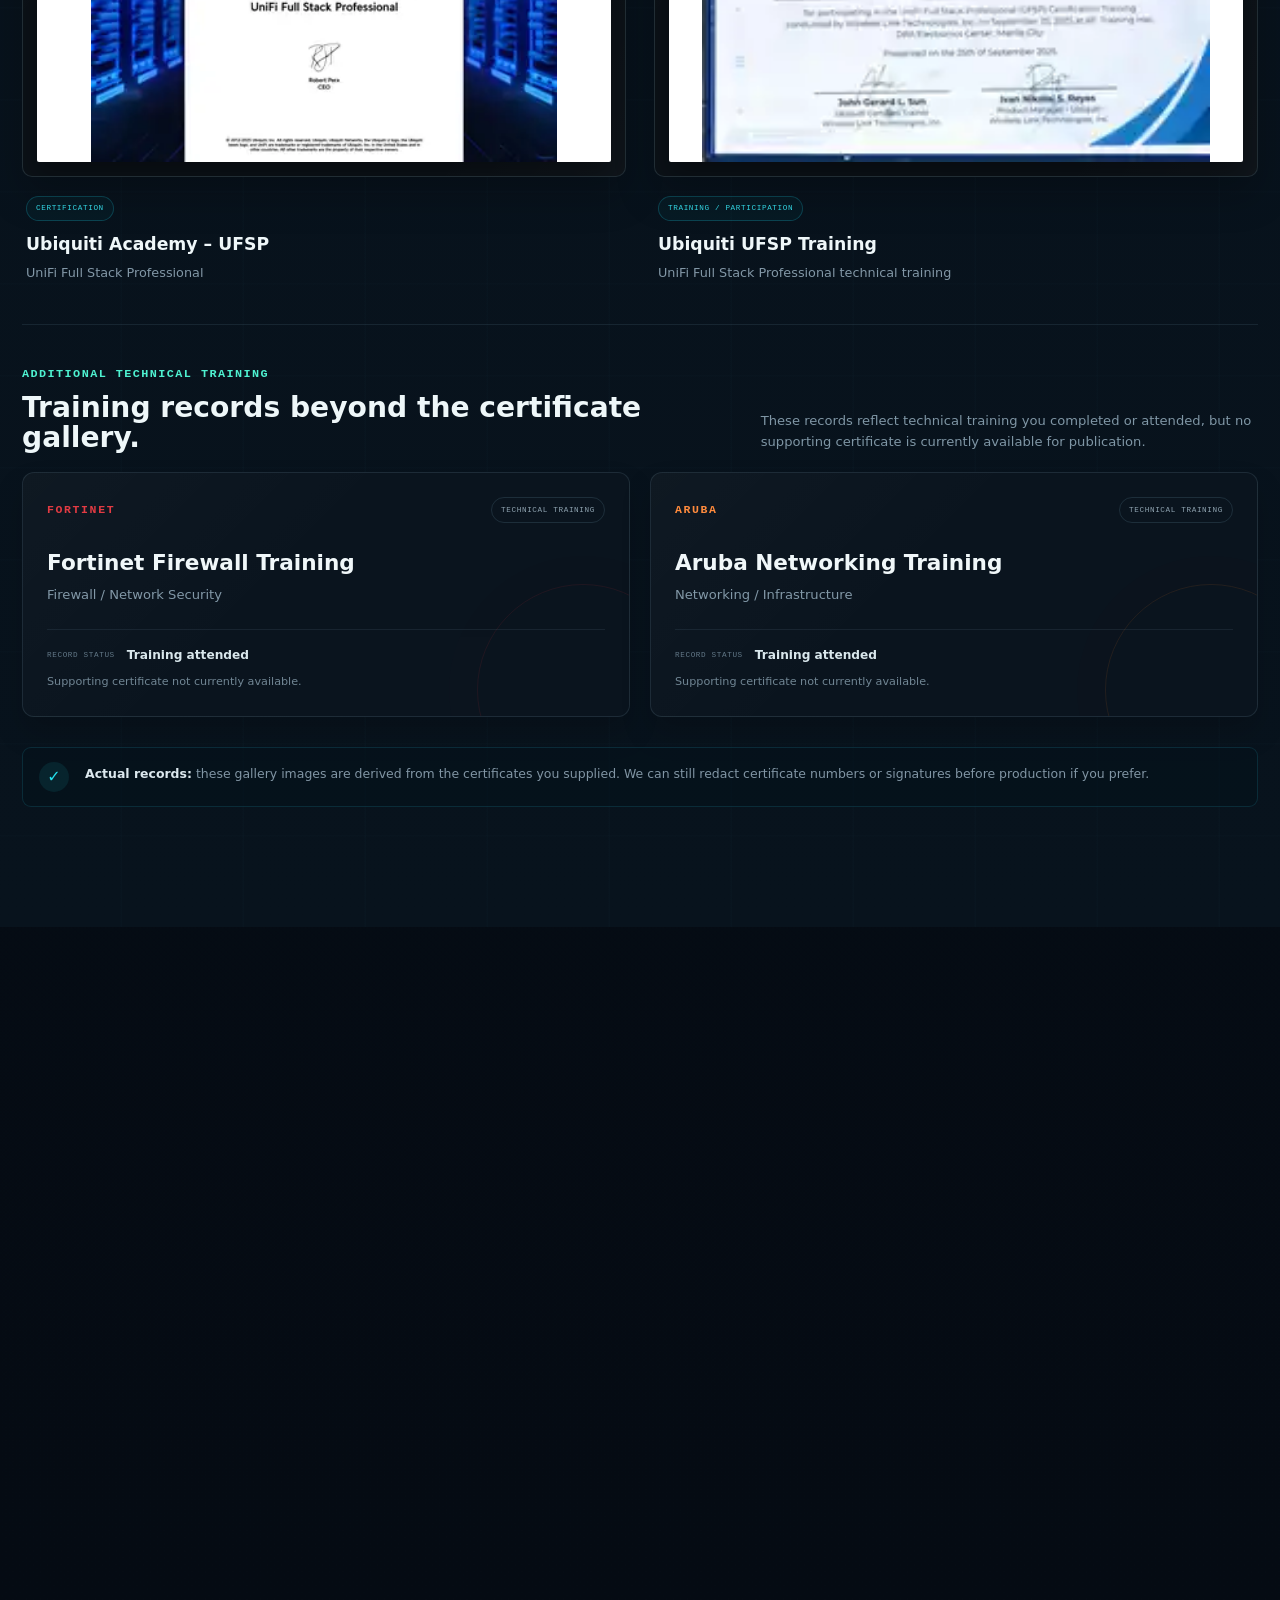
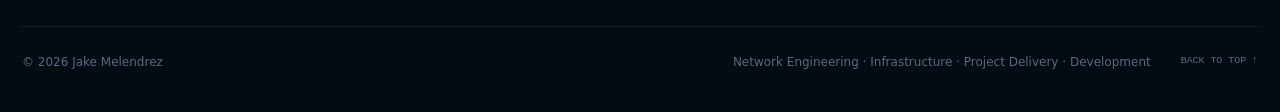
==== commit d221cf65: "content(header): update brand to JUM Jake U. Melendrez" ====
--- a/index.html
+++ b/index.html
@@ -26,10 +26,10 @@
 
   <header class="site-header">
     <div class="container nav-shell">
-      <a class="brand" href="#home" aria-label="Jake Melendrez home">
-        <span class="brand-mark" aria-hidden="true">JM</span>
+      <a class="brand" href="#home" aria-label="Jake U. Melendrez home">
+        <span class="brand-mark" aria-hidden="true">JUM</span>
         <span class="brand-copy">
-          <strong>Jake Melendrez</strong>
+          <strong>Jake U. Melendrez</strong>
           <small>Infrastructure / Systems</small>
         </span>
       </a>
--- a/assets/css/styles.css
+++ b/assets/css/styles.css
@@ -3668,748 +3668,3 @@
     animation:none!important;
   }
 }
-
-
-/* =========================================================
-   V5.3 VECTOR-FIRST HERO REBUILD
-   Real HTML + SVG + CSS + JS. Only the portrait is raster.
-   Geometry is tuned against the owner-approved reference.
-   ========================================================= */
-
-.hero-svg-v5{
-  position:relative;
-  min-height:calc(100svh - 78px);
-  padding:18px 0 34px;
-  overflow:hidden;
-  background:
-    radial-gradient(circle at 68% 43%,rgba(0,211,255,.075),transparent 28%),
-    radial-gradient(circle at 76% 79%,rgba(0,211,255,.055),transparent 22%),
-    linear-gradient(180deg,#030910 0%,#06111b 72%,#07131c 100%);
-}
-
-.hero-svg-v5::before{
-  content:"";
-  position:absolute;
-  inset:0;
-  pointer-events:none;
-  background:
-    repeating-linear-gradient(90deg,transparent 0 118px,rgba(71,145,174,.017) 119px 120px),
-    repeating-linear-gradient(0deg,transparent 0 84px,rgba(71,145,174,.014) 85px 86px);
-}
-
-.hero-svg-shell{
-  --hero-h:clamp(620px,calc(100svh - 112px),780px);
-  position:relative;
-  height:var(--hero-h);
-  overflow:hidden;
-  isolation:isolate;
-  background:
-    linear-gradient(90deg,rgba(4,13,22,.96),rgba(4,14,23,.88) 42%,rgba(3,13,22,.72) 68%,rgba(3,10,18,.93)),
-    radial-gradient(circle at 67% 43%,rgba(0,222,255,.075),transparent 30%);
-  box-shadow:0 28px 90px rgba(0,0,0,.25);
-}
-
-.hero-svg-shell::before{
-  content:"";
-  position:absolute;
-  inset:0;
-  z-index:0;
-  pointer-events:none;
-  background:
-    linear-gradient(90deg,transparent 0 42%,rgba(29,211,239,.035) 42.1%,transparent 42.2%),
-    linear-gradient(14deg,transparent 0 40%,rgba(37,219,237,.065) 40.04%,transparent 40.15%),
-    linear-gradient(-9deg,transparent 0 64%,rgba(255,184,67,.04) 64.1%,transparent 64.2%);
-}
-
-.hero-svg-shell::after{
-  content:"";
-  position:absolute;
-  left:0;
-  right:0;
-  bottom:0;
-  height:18%;
-  z-index:0;
-  pointer-events:none;
-  background:
-    radial-gradient(ellipse at 65% 100%,rgba(0,216,255,.17),transparent 48%),
-    linear-gradient(180deg,transparent,rgba(0,0,0,.13));
-}
-
-.hero-svg-frame{
-  position:absolute;
-  inset:0;
-  width:100%;
-  height:100%;
-  z-index:9;
-  pointer-events:none;
-  overflow:visible;
-}
-.hero-svg-frame .frame-main{
-  fill:none;
-  stroke:rgba(69,222,244,.60);
-  stroke-width:1.15;
-  vector-effect:non-scaling-stroke;
-}
-.hero-svg-frame .frame-accent{
-  fill:none;
-  stroke:#23e2f2;
-  stroke-width:1.8;
-  opacity:.62;
-  vector-effect:non-scaling-stroke;
-}
-.hero-svg-frame .frame-tick{
-  fill:none;
-  stroke:#ffb948;
-  stroke-width:1.8;
-  opacity:.78;
-  vector-effect:non-scaling-stroke;
-}
-
-.hero-svg-layout{
-  position:relative;
-  z-index:2;
-  width:100%;
-  height:100%;
-  display:grid;
-  grid-template-columns:minmax(390px,42%) minmax(0,58%);
-  grid-template-areas:"copy visual";
-  align-items:stretch;
-  padding:7.3% 4.7% 5.4%;
-}
-
-.hero-svg-copy{
-  grid-area:copy;
-  position:relative;
-  z-index:7;
-  align-self:center;
-  max-width:510px;
-  transform:translateY(-1%);
-}
-
-.hero-svg-eyebrow{
-  display:flex;
-  align-items:flex-start;
-  gap:14px;
-  margin:0 0 clamp(18px,2.6vh,30px);
-  color:#c0ccd4;
-  font-family:var(--mono);
-  font-size:clamp(.57rem,1.05vmin,.69rem);
-  line-height:1.65;
-  letter-spacing:.15em;
-  text-transform:uppercase;
-}
-.hero-svg-eyebrow span{
-  flex:0 0 auto;
-  width:34px;
-  height:2px;
-  margin-top:8px;
-  background:#18dff0;
-  box-shadow:0 0 16px rgba(24,223,240,.48);
-}
-
-.hero-svg-name{
-  margin:0!important;
-  font-size:inherit!important;
-  line-height:inherit!important;
-  letter-spacing:inherit!important;
-}
-.hero-svg-first,
-.hero-svg-last{
-  display:block;
-}
-.hero-svg-first{
-  color:#f7fafc;
-  font-size:clamp(4.8rem,11.5vmin,7.15rem);
-  line-height:.78;
-  font-weight:920;
-  letter-spacing:-.078em;
-}
-.hero-svg-last{
-  position:relative;
-  width:max-content;
-  max-width:100%;
-  margin-top:6px;
-  color:rgba(255,255,255,.012);
-  -webkit-text-stroke:1px rgba(236,245,249,.80);
-  font-size:clamp(3.7rem,8.9vmin,5.8rem);
-  line-height:.9;
-  font-weight:760;
-  letter-spacing:-.068em;
-}
-.hero-svg-last::after{
-  content:"";
-  position:absolute;
-  right:-16px;
-  top:8%;
-  width:2px;
-  height:82%;
-  background:linear-gradient(#15e0f1,rgba(21,224,241,.08));
-  box-shadow:0 0 16px rgba(21,224,241,.5);
-  animation:svgCaret 2.8s ease-in-out infinite;
-}
-@keyframes svgCaret{50%{opacity:.28}}
-
-.hero-svg-roles{
-  margin:clamp(16px,2.5vh,24px) 0 0;
-  color:#edf5f8;
-  font-size:clamp(.86rem,1.45vmin,1rem);
-  line-height:1.5;
-  font-weight:780;
-}
-.hero-svg-summary{
-  max-width:485px;
-  margin:clamp(13px,2vh,18px) 0 0;
-  color:#a2b2bf;
-  font-size:clamp(.88rem,1.45vmin,1rem);
-  line-height:1.62;
-}
-
-.hero-svg-actions{
-  display:flex;
-  flex-wrap:wrap;
-  gap:16px;
-  margin-top:clamp(20px,3.1vh,29px);
-}
-.hero-svg-actions .button{
-  min-width:174px;
-  min-height:46px;
-  border-radius:5px;
-}
-.hero-svg-actions .button-primary{
-  background:linear-gradient(135deg,#16e0ef,#29cdf5);
-  color:#041014;
-  box-shadow:0 12px 30px rgba(0,213,244,.13);
-}
-.hero-svg-actions .button-ghost{
-  border-color:rgba(29,219,244,.60);
-  background:rgba(0,12,20,.25);
-}
-
-.hero-svg-method{
-  display:grid;
-  grid-template-columns:repeat(4,1fr);
-  max-width:510px;
-  margin-top:clamp(24px,4.4vh,42px);
-  padding-top:clamp(12px,1.7vh,17px);
-}
-.hero-svg-method>div{
-  position:relative;
-  min-height:70px;
-  padding-right:14px;
-}
-.hero-svg-method>div:not(:last-child)::after{
-  content:"";
-  position:absolute;
-  right:8px;
-  top:17px;
-  width:28px;
-  height:1px;
-  background:linear-gradient(90deg,#18dfe9,transparent);
-}
-.hero-svg-method b,
-.hero-svg-method strong,
-.hero-svg-method small{display:block}
-.hero-svg-method b{
-  color:#f1f7f9;
-  font-size:clamp(.78rem,1.25vmin,.92rem);
-}
-.hero-svg-method strong{
-  margin-top:2px;
-  color:#dce8ed;
-  font-size:clamp(.63rem,1.05vmin,.72rem);
-  font-weight:680;
-}
-.hero-svg-method small{
-  margin-top:9px;
-  color:#718899;
-  font-family:var(--mono);
-  font-size:clamp(.42rem,.78vmin,.51rem);
-  line-height:1.45;
-  letter-spacing:.09em;
-  text-transform:uppercase;
-}
-
-.hero-svg-visual{
-  grid-area:visual;
-  position:relative;
-  min-width:0;
-  height:100%;
-  overflow:visible;
-  isolation:isolate;
-}
-
-.hero-vector-scene{
-  position:absolute;
-  inset:-1.5% -2% -1% -5%;
-  z-index:1;
-  width:107%;
-  height:103%;
-  overflow:visible;
-  transition:transform .22s ease-out;
-}
-
-.hero-vector-scene .scene-grid path{
-  fill:none;
-  stroke:rgba(80,163,195,.085);
-  stroke-width:.7;
-  vector-effect:non-scaling-stroke;
-}
-.hero-vector-scene .scene-circuits path{
-  fill:none;
-  stroke:rgba(28,219,239,.23);
-  stroke-width:1;
-  vector-effect:non-scaling-stroke;
-}
-.hero-vector-scene .scene-orbits circle,
-.hero-vector-scene .scene-orbits path{
-  fill:none;
-  vector-effect:non-scaling-stroke;
-}
-.hero-vector-scene .orbit-svg-1{
-  stroke:rgba(24,225,241,.36);
-  stroke-width:1;
-  stroke-dasharray:5 12;
-  animation:svgDash 34s linear infinite;
-}
-.hero-vector-scene .orbit-svg-2{
-  stroke:rgba(57,161,211,.25);
-  stroke-width:1;
-  stroke-dasharray:2 10;
-  animation:svgDashReverse 28s linear infinite;
-}
-.hero-vector-scene .orbit-svg-3{
-  stroke:rgba(21,225,239,.20);
-  stroke-width:1;
-  stroke-dasharray:24 12 5 12;
-  animation:svgDash 41s linear infinite;
-}
-.hero-vector-scene .orbit-svg-4{
-  stroke:rgba(255,183,73,.18);
-  stroke-width:1;
-  stroke-dasharray:3 12;
-  animation:svgDashReverse 24s linear infinite;
-}
-.hero-vector-scene .orbit-amber-svg{
-  stroke:#ffb94a;
-  stroke-width:2;
-  opacity:.82;
-  filter:url(#amberGlow);
-}
-.hero-vector-scene .orbit-cyan-svg{
-  stroke:#19dfef;
-  stroke-width:2;
-  opacity:.74;
-  filter:url(#cyanGlow);
-}
-@keyframes svgDash{to{stroke-dashoffset:-180}}
-@keyframes svgDashReverse{to{stroke-dashoffset:180}}
-
-.hero-vector-scene .network-web path{
-  fill:none;
-  stroke:rgba(39,186,225,.18);
-  stroke-width:1;
-  vector-effect:non-scaling-stroke;
-}
-.hero-vector-scene .node-svg{
-  filter:url(#cyanGlow);
-  animation:svgNodePulse 2.8s ease-in-out infinite;
-}
-.hero-vector-scene .node-svg.cyan{fill:#1fe3ef}
-.hero-vector-scene .node-svg.amber{fill:#ffba4e;filter:url(#amberGlow)}
-.hero-vector-scene .node-svg.blue{fill:#67aaff}
-.hero-vector-scene .n2{animation-delay:.25s}
-.hero-vector-scene .n3{animation-delay:.55s}
-.hero-vector-scene .n4{animation-delay:.85s}
-.hero-vector-scene .n5{animation-delay:1.15s}
-.hero-vector-scene .n6{animation-delay:1.45s}
-.hero-vector-scene .n7{animation-delay:1.75s}
-@keyframes svgNodePulse{50%{opacity:.45}}
-
-.hero-vector-scene .packet-track path{fill:none;stroke:none}
-.hero-vector-scene .packet-cyan{fill:#e9ffff;filter:url(#cyanGlow)}
-.hero-vector-scene .packet-amber{fill:#fff0d2;filter:url(#amberGlow)}
-
-.hero-vector-scene .floor-rings ellipse{
-  fill:none;
-  stroke:rgba(26,224,242,.36);
-  stroke-width:1;
-  vector-effect:non-scaling-stroke;
-}
-.hero-vector-scene .floor-rings ellipse:nth-child(2){stroke:rgba(255,183,73,.38)}
-.hero-vector-scene .floor-rings ellipse:nth-child(3){stroke-dasharray:4 7}
-.hero-vector-scene .floor-vector{
-  fill:none;
-  stroke:url(#floorLine);
-  stroke-width:1;
-  opacity:.62;
-  vector-effect:non-scaling-stroke;
-}
-
-.hero-svg-profile-glow{
-  position:absolute;
-  z-index:2;
-  left:50.5%;
-  top:48%;
-  width:min(44vw,430px);
-  height:82%;
-  transform:translate(-50%,-50%);
-  border-radius:50%;
-  background:radial-gradient(ellipse at center,rgba(0,224,255,.15),rgba(0,224,255,.045) 43%,transparent 72%);
-  filter:blur(9px);
-  animation:svgProfileGlow 6.6s ease-in-out infinite;
-}
-@keyframes svgProfileGlow{
-  50%{opacity:.7;transform:translate(-50%,-51%) scale(1.025)}
-}
-
-.hero-svg-profile-rig{
-  position:absolute;
-  z-index:4;
-  left:50.5%;
-  bottom:1.5%;
-  height:96%;
-  max-height:735px;
-  transform:translateX(-50%);
-  animation:svgProfileFloat 6.8s ease-in-out infinite;
-  will-change:transform;
-}
-.hero-svg-profile{
-  display:block;
-  height:100%;
-  width:auto;
-  max-width:none;
-  object-fit:contain;
-  image-rendering:auto;
-  backface-visibility:hidden;
-  filter:
-    contrast(1.045)
-    saturate(1.025)
-    drop-shadow(0 30px 24px rgba(0,0,0,.44))
-    drop-shadow(0 0 8px rgba(0,218,255,.07));
-}
-@keyframes svgProfileFloat{
-  0%,100%{transform:translateX(-50%) translateY(0)}
-  50%{transform:translateX(-50%) translateY(-4px)}
-}
-
-.hero-svg-tag{
-  position:absolute;
-  z-index:5;
-  display:flex;
-  align-items:flex-start;
-  gap:8px;
-  color:#abbcc7;
-  font-family:var(--mono);
-  font-size:clamp(.45rem,.78vmin,.55rem);
-  line-height:1.42;
-  letter-spacing:.085em;
-  text-transform:uppercase;
-  animation:svgTagFloat 5.4s ease-in-out infinite;
-}
-.hero-svg-tag i{
-  width:6px;
-  height:6px;
-  margin-top:3px;
-  border-radius:50%;
-  background:#19e1ed;
-  box-shadow:0 0 10px rgba(25,225,237,.8);
-}
-.hero-svg-tag.tag-infra{left:6%;top:20%}
-.hero-svg-tag.tag-net{right:7%;top:16%;animation-delay:.6s}
-.hero-svg-tag.tag-systems{right:5%;top:49%;animation-delay:1.2s}
-.hero-svg-tag.tag-delivery{left:13%;bottom:19%;animation-delay:1.8s}
-@keyframes svgTagFloat{50%{transform:translateY(-5px)}}
-
-.hero-svg-mindset{
-  position:absolute;
-  z-index:5;
-  right:1%;
-  bottom:9%;
-  width:150px;
-  min-height:104px;
-  padding:10px;
-  border:1px solid rgba(0,220,255,.31);
-  background:rgba(4,14,23,.56);
-  backdrop-filter:blur(8px);
-}
-.hero-svg-minimap{
-  position:relative;
-  height:53px;
-  margin-bottom:4px;
-  background:
-    linear-gradient(transparent 48%,rgba(28,209,232,.13) 49% 51%,transparent 52%),
-    repeating-linear-gradient(90deg,transparent 0 12px,rgba(28,209,232,.09) 13px 14px);
-}
-.hero-svg-minimap i{
-  position:absolute;
-  width:4px;
-  height:4px;
-  border-radius:50%;
-  background:#19dcea;
-  box-shadow:0 0 8px rgba(25,220,234,.72);
-}
-.hero-svg-minimap i:nth-child(1){left:12%;top:45%}
-.hero-svg-minimap i:nth-child(2){left:27%;top:34%}
-.hero-svg-minimap i:nth-child(3){left:41%;top:48%}
-.hero-svg-minimap i:nth-child(4){left:57%;top:31%}
-.hero-svg-minimap i:nth-child(5){left:71%;top:45%}
-.hero-svg-minimap i:nth-child(6){left:84%;top:57%}
-.hero-svg-mindset strong,
-.hero-svg-mindset small{
-  display:block;
-  font-family:var(--mono);
-  letter-spacing:.08em;
-}
-.hero-svg-mindset strong{color:#eaf8fb;font-size:.49rem}
-.hero-svg-mindset small{margin-top:2px;color:#ffb84a;font-size:.43rem}
-
-.hero-svg-rail{
-  position:absolute;
-  z-index:5;
-  right:0;
-  top:7%;
-  display:grid;
-  gap:4px;
-  color:#90a3af;
-  font-family:var(--mono);
-  font-size:clamp(.43rem,.73vmin,.51rem);
-  line-height:1.38;
-  letter-spacing:.10em;
-}
-.hero-svg-rail b{
-  width:28px;
-  height:2px;
-  margin-bottom:8px;
-  background:#16e1ef;
-  box-shadow:0 0 10px rgba(22,225,239,.46);
-}
-
-.hero-svg-scan{
-  position:absolute;
-  z-index:5;
-  left:2%;
-  right:0;
-  top:-12%;
-  height:12%;
-  background:linear-gradient(to bottom,transparent,rgba(34,229,244,.075),transparent);
-  filter:blur(2px);
-  animation:svgScan 7.5s linear infinite;
-  pointer-events:none;
-}
-@keyframes svgScan{to{transform:translateY(950%)}}
-
-.hero-svg-scroll{
-  position:absolute;
-  z-index:7;
-  left:4.8%;
-  bottom:2.4%;
-  display:flex;
-  align-items:center;
-  gap:9px;
-  color:#6e8494;
-  font-family:var(--mono);
-  font-size:.50rem;
-  letter-spacing:.12em;
-}
-.hero-svg-scroll i{
-  width:2px;
-  height:31px;
-  background:#ffb33f;
-  box-shadow:0 0 10px rgba(255,179,63,.4);
-}
-.hero-svg-scroll span{
-  width:27px;
-  height:1px;
-  background:linear-gradient(90deg,#18deef,transparent);
-}
-.hero-svg-version{
-  position:absolute;
-  z-index:7;
-  right:2%;
-  bottom:1.8%;
-  color:#6e8494;
-  font-family:var(--mono);
-  font-size:.46rem;
-  line-height:1.42;
-  letter-spacing:.12em;
-  text-align:right;
-}
-
-/* Short laptop screens: keep the full hero readable at browser zoom 100%. */
-@media(max-height:800px) and (min-width:981px){
-  .hero-svg-shell{
-    --hero-h:calc(100svh - 96px);
-    min-height:600px;
-  }
-  .hero-svg-layout{
-    grid-template-columns:minmax(360px,42%) minmax(0,58%);
-    padding:5.4% 4.2% 4%;
-  }
-  .hero-svg-first{font-size:clamp(4.5rem,10.5vmin,6.3rem)}
-  .hero-svg-last{font-size:clamp(3.4rem,8vmin,4.9rem)}
-  .hero-svg-eyebrow{margin-bottom:16px}
-  .hero-svg-actions{margin-top:18px}
-  .hero-svg-method{margin-top:18px}
-  .hero-svg-method small{margin-top:6px}
-  .hero-svg-profile-rig{height:95%;max-height:635px}
-  .hero-svg-mindset{transform:scale(.88);transform-origin:right bottom}
-}
-
-@media(max-width:1120px){
-  .hero-svg-layout{
-    grid-template-columns:minmax(350px,42%) minmax(0,58%);
-    padding-inline:4%;
-  }
-  .hero-svg-profile-rig{height:94%}
-  .hero-svg-mindset{right:-1%}
-}
-
-@media(max-width:980px){
-  .hero-svg-v5{
-    min-height:auto;
-    padding:12px 0 36px;
-  }
-  .hero-svg-shell{
-    height:auto;
-    min-height:0;
-  }
-  .hero-svg-frame{
-    display:none;
-  }
-  .hero-svg-layout{
-    display:grid;
-    grid-template-columns:1fr;
-    grid-template-areas:
-      "copy"
-      "visual";
-    gap:0;
-    padding:34px 24px 26px;
-  }
-  .hero-svg-copy{
-    max-width:none;
-    transform:none;
-  }
-  .hero-svg-eyebrow{
-    margin-bottom:20px;
-    font-size:.60rem;
-  }
-  .hero-svg-first{
-    font-size:clamp(4.2rem,18vw,5.9rem);
-  }
-  .hero-svg-last{
-    font-size:clamp(3.55rem,15.5vw,5rem);
-  }
-  .hero-svg-roles{font-size:.88rem}
-  .hero-svg-summary{
-    max-width:680px;
-    font-size:.96rem;
-  }
-  .hero-svg-actions{
-    display:grid;
-    grid-template-columns:1fr 1fr;
-    gap:10px;
-    margin-top:20px;
-  }
-  .hero-svg-actions .button{
-    min-width:0;
-    width:100%;
-  }
-  .hero-svg-method{
-    max-width:none;
-    margin-top:22px;
-    padding-top:18px;
-    border-top:1px solid rgba(126,180,202,.10);
-  }
-
-  .hero-svg-visual{
-    height:500px;
-    margin-top:14px;
-  }
-  .hero-vector-scene{
-    inset:0 -5% -1% -5%;
-    width:110%;
-    height:100%;
-  }
-  .hero-svg-profile-rig{
-    left:55%;
-    height:460px;
-    max-height:94%;
-  }
-  .hero-svg-profile-glow{
-    left:55%;
-    width:300px;
-    height:400px;
-  }
-  .hero-svg-tag{font-size:.46rem}
-  .hero-svg-tag.tag-infra{left:5%;top:25%}
-  .hero-svg-tag.tag-net{right:5%;top:15%}
-  .hero-svg-tag.tag-systems{right:4%;top:58%}
-  .hero-svg-tag.tag-delivery{left:7%;bottom:17%}
-  .hero-svg-rail,
-  .hero-svg-mindset,
-  .hero-svg-version,
-  .hero-svg-scroll{display:none}
-}
-
-@media(max-width:560px){
-  .hero-svg-layout{padding:28px 16px 22px}
-  .hero-svg-eyebrow span{width:24px}
-  .hero-svg-first{font-size:clamp(3.65rem,20vw,4.9rem)}
-  .hero-svg-last{font-size:clamp(3.1rem,17vw,4.25rem)}
-  .hero-svg-roles{
-    font-size:.80rem;
-    line-height:1.58;
-  }
-  .hero-svg-summary{
-    font-size:.90rem;
-    line-height:1.6;
-  }
-  .hero-svg-actions{grid-template-columns:1fr}
-  .hero-svg-method{
-    grid-template-columns:repeat(4,1fr);
-    gap:4px;
-  }
-  .hero-svg-method>div{
-    min-height:58px;
-    padding-right:3px;
-  }
-  .hero-svg-method>div::after{display:none!important}
-  .hero-svg-method b{font-size:.74rem}
-  .hero-svg-method strong{font-size:.59rem}
-  .hero-svg-method small{display:none}
-
-  .hero-svg-visual{
-    height:410px;
-    margin-top:4px;
-  }
-  .hero-vector-scene{
-    inset:0 -9% -1% -8%;
-    width:117%;
-  }
-  .hero-svg-profile-rig{
-    left:57%;
-    height:374px;
-  }
-  .hero-svg-profile-glow{
-    left:57%;
-    width:240px;
-    height:330px;
-  }
-  .hero-svg-tag,
-  .hero-svg-minimap{display:none}
-}
-
-@media(prefers-reduced-motion:reduce){
-  .hero-svg-last::after,
-  .hero-vector-scene .orbit-svg,
-  .hero-vector-scene .node-svg,
-  .hero-svg-profile-glow,
-  .hero-svg-profile-rig,
-  .hero-svg-tag,
-  .hero-svg-scan{
-    animation:none!important;
-  }
-  .hero-vector-scene .packet{
-    display:none!important;
-  }
-}
--- a/assets/css/v6.css
+++ b/assets/css/v6.css
@@ -3823,3 +3823,429 @@
     animation:none!important;
   }
 }
+
+
+/* =========================================================
+   V6.18 PROJECT MOTION REDESIGN — ABSTRACT, PROJECT-RELEVANT
+   No location labels inside visuals. No "BGC"/"TARLAC" badges.
+   ========================================================= */
+
+/* Hide prior V6.17 internals if they survive in cache/markup. */
+.bgc-coverage-map,
+.bgc-core-label,
+.bgc-legend,
+.tarlac-live-path,
+.tarlac-core-label,
+.tarlac-ops{
+  display:none!important;
+}
+
+/* Shared visual canvas */
+.project-visual-v6{
+  overflow:hidden;
+  transform:none!important;
+  background:
+    radial-gradient(circle at 50% 48%,rgba(0,223,241,.060),transparent 38%),
+    linear-gradient(180deg,#071522,#06111c);
+}
+
+.project-visual-v6 .blueprint-grid,
+.project-visual-v6 .warehouse-lines{
+  animation:none!important;
+  opacity:.42;
+}
+
+/* ---------- Enterprise wireless: coverage + packet flow ---------- */
+.wireless-motion{
+  position:absolute;
+  inset:6% 7% 8%;
+  z-index:3;
+  width:86%;
+  height:86%;
+  overflow:visible;
+}
+
+.wireless-links path{
+  fill:none;
+  stroke:rgba(37,218,236,.25);
+  stroke-width:1.35;
+  vector-effect:non-scaling-stroke;
+}
+
+.wireless-core rect{
+  fill:rgba(3,15,23,.86);
+  stroke:rgba(38,225,239,.48);
+  stroke-width:1.25;
+}
+
+.wireless-core circle{
+  fill:#29e0eb;
+  opacity:.56;
+  filter:url(#wirelessGlow);
+}
+
+.wireless-ap .coverage{
+  fill:none;
+  stroke:rgba(40,224,237,.27);
+  stroke-width:1.1;
+  transform-box:fill-box;
+  transform-origin:center;
+  animation:wifiCoverage 6.2s ease-in-out infinite;
+}
+
+.wireless-ap .coverage.inner{
+  animation-delay:1.35s;
+  opacity:.54;
+}
+
+.wireless-ap.ap2 .coverage{animation-delay:.7s}
+.wireless-ap.ap3 .coverage{animation-delay:1.4s}
+.wireless-ap.ap4 .coverage{animation-delay:2.1s}
+.wireless-ap.ap5 .coverage{animation-delay:2.8s}
+
+@keyframes wifiCoverage{
+  0%,100%{transform:scale(.93);opacity:.18}
+  50%{transform:scale(1.06);opacity:.54}
+}
+
+.wireless-ap .ap-dot{
+  fill:#2be1ec;
+  filter:url(#wirelessGlow);
+}
+
+.wifi-packet{
+  fill:#f4ffff;
+  filter:url(#wirelessGlow);
+}
+
+.wifi-packet.alt{fill:#ffba4d}
+.wifi-packet.soft{fill:#58d9ff;opacity:.85}
+
+.coverage-sweep{
+  fill:none;
+  stroke:rgba(41,222,236,.14);
+  stroke-width:1.2;
+  stroke-dasharray:34 1060;
+  transform-origin:280px 262px;
+  animation:wifiSweep 10s linear infinite;
+}
+
+@keyframes wifiSweep{
+  to{transform:rotate(360deg)}
+}
+
+/* ---------- Warehouse: backbone + endpoint health ---------- */
+.visual-tarlac{
+  background:
+    linear-gradient(180deg,rgba(8,25,38,.72),rgba(5,17,28,.94)),
+    radial-gradient(circle at 50% 48%,rgba(0,223,241,.05),transparent 38%);
+}
+
+.tarlac-floor{
+  opacity:.52;
+}
+
+.tarlac-racks{
+  opacity:.44;
+}
+
+.rack{
+  background:linear-gradient(180deg,rgba(15,65,80,.14),rgba(6,25,35,.06));
+}
+
+.rack i{
+  position:absolute;
+  left:50%;
+  width:4px;
+  height:4px;
+  border-radius:50%;
+  transform:translateX(-50%);
+  background:#27dfe9;
+  opacity:.16;
+  box-shadow:0 0 7px rgba(39,223,233,.38);
+  animation:rackHeartbeat 6.5s steps(1,end) infinite;
+}
+
+.rack i:nth-child(1){top:24%}
+.rack i:nth-child(2){top:49%;animation-delay:1.5s}
+.rack i:nth-child(3){top:73%;animation-delay:3s}
+.rack-b i{animation-delay:.8s}
+.rack-c i{animation-delay:1.6s}
+.rack-d i{animation-delay:2.4s}
+
+@keyframes rackHeartbeat{
+  0%,78%,100%{opacity:.15}
+  82%,88%{opacity:.70}
+}
+
+.warehouse-motion{
+  position:absolute;
+  inset:8% 7% 8%;
+  z-index:3;
+  width:86%;
+  height:84%;
+  overflow:visible;
+}
+
+.warehouse-backbone path{
+  fill:none;
+  stroke:rgba(39,220,235,.28);
+  stroke-width:1.4;
+  vector-effect:non-scaling-stroke;
+}
+
+.warehouse-switch rect{
+  fill:rgba(3,15,23,.86);
+  stroke:rgba(38,224,239,.44);
+  stroke-width:1.2;
+}
+
+.warehouse-switch circle{
+  fill:#27dfe9;
+  opacity:.52;
+  filter:url(#warehouseGlow);
+}
+
+.warehouse-endpoint .endpoint-ring{
+  fill:none;
+  stroke:rgba(40,224,237,.28);
+  stroke-width:1.1;
+  transform-box:fill-box;
+  transform-origin:center;
+  animation:endpointPulse 5.8s ease-in-out infinite;
+}
+
+.warehouse-endpoint.e2 .endpoint-ring{animation-delay:.8s}
+.warehouse-endpoint.e3 .endpoint-ring{animation-delay:1.6s}
+.warehouse-endpoint.e4 .endpoint-ring{animation-delay:2.4s}
+
+@keyframes endpointPulse{
+  0%,100%{transform:scale(.92);opacity:.18}
+  50%{transform:scale(1.10);opacity:.50}
+}
+
+.warehouse-endpoint .endpoint-dot{
+  fill:#2ae0ec;
+  filter:url(#warehouseGlow);
+}
+
+.warehouse-packet{
+  fill:#f4ffff;
+  filter:url(#warehouseGlow);
+}
+
+.warehouse-packet.alt{
+  fill:#ffba4d;
+}
+
+.warehouse-scan{
+  position:absolute;
+  z-index:2;
+  left:8%;
+  right:8%;
+  top:20%;
+  height:1px;
+  background:linear-gradient(90deg,transparent,rgba(40,224,237,.30),transparent);
+  opacity:.0;
+  animation:warehouseScan 9.5s ease-in-out infinite;
+}
+
+@keyframes warehouseScan{
+  0%,18%,100%{transform:translateY(0);opacity:0}
+  24%{opacity:.30}
+  64%{transform:translateY(280px);opacity:.18}
+  72%{opacity:0}
+}
+
+@media(prefers-reduced-motion:reduce){
+  .wireless-ap .coverage,
+  .coverage-sweep,
+  .rack i,
+  .warehouse-endpoint .endpoint-ring,
+  .warehouse-scan{
+    animation:none!important;
+  }
+}
+
+
+/* =========================================================
+   V6.19 MOTION RESET — calm, professional interaction system
+   Rule: motion confirms interaction; it does not compete with content.
+   ========================================================= */
+
+/* Remove decorative cursor tracking and continuous ambient clutter. */
+.v6-page .cursor-glow{
+  display:none!important;
+}
+
+.v6-page .ambient{
+  opacity:.035!important;
+}
+
+/* One restrained ambient hero pulse only. */
+.v6-page .v6-shell{
+  animation:v619HeroAmbient 12s ease-in-out infinite!important;
+}
+
+@keyframes v619HeroAmbient{
+  0%,100%{
+    box-shadow:
+      inset 0 0 130px rgba(0,0,0,.30),
+      0 26px 78px rgba(0,0,0,.30);
+  }
+  50%{
+    box-shadow:
+      inset 0 0 130px rgba(0,0,0,.27),
+      0 26px 78px rgba(0,0,0,.30),
+      0 0 54px rgba(28,213,235,.035);
+  }
+}
+
+/* Stop all legacy looping hero decoration. */
+.v6-page .v6-pillar,
+.v6-page .v6-bokeh,
+.v6-page .v6-last::after,
+.v6-page .status-pulse,
+.v6-page .hero-last::after,
+.v6-page .hero-scrollcue span,
+.v6-page .profile-card,
+.v6-page .stage-glow,
+.v6-page .route,
+.v6-page .topology-node .node-ring,
+.v6-page .console-scan{
+  animation:none!important;
+}
+
+/* Technology marquee becomes a normal readable list. */
+.v6-page .tech-track{
+  animation:none!important;
+  transform:none!important;
+}
+
+/* Project visuals are static by default. */
+.v6-page .project-visual-v6 *,
+.v6-page .project-visual-v6::before,
+.v6-page .project-visual-v6::after{
+  animation:none!important;
+}
+
+.v6-page .wifi-packet,
+.v6-page .warehouse-packet,
+.v6-page .bgc-packet,
+.v6-page .route-packet,
+.v6-page .bgc-flow-packet,
+.v6-page .tarlac-data-packet{
+  display:none!important;
+}
+
+.v6-page .coverage-sweep,
+.v6-page .warehouse-scan{
+  display:none!important;
+}
+
+.v6-page .wireless-ap .coverage,
+.v6-page .warehouse-endpoint .endpoint-ring,
+.v6-page .rack i{
+  opacity:.30!important;
+  transform:none!important;
+}
+
+/* Replace looping project animation with one short hover light pass. */
+.v6-page .project-visual-v6::before{
+  content:"";
+  position:absolute;
+  z-index:7;
+  inset:-8%;
+  pointer-events:none;
+  opacity:0;
+  background:
+    linear-gradient(
+      112deg,
+      transparent 32%,
+      rgba(38,222,239,.03) 43%,
+      rgba(38,222,239,.12) 50%,
+      rgba(255,190,80,.035) 54%,
+      transparent 66%
+    );
+  transform:translateX(-115%);
+  transition:transform .42s cubic-bezier(.22,.61,.36,1),opacity .18s ease;
+}
+
+@media (hover:hover) and (pointer:fine){
+  .v6-page .dossier:hover .project-visual-v6::before{
+    opacity:1;
+    transform:translateX(115%);
+  }
+}
+
+/* Hover feedback: quiet and fast. No floating cards. */
+.v6-page .button,
+.v6-page .nav-cta,
+.v6-page .v6-feature-card,
+.v6-page .credential-paper,
+.v6-page .capability-row,
+.v6-page .dossier,
+.v6-page .project-link::after{
+  transition-duration:.18s!important;
+}
+
+.v6-page .dossier:hover{
+  transform:none!important;
+  box-shadow:0 22px 58px rgba(0,0,0,.20)!important;
+}
+
+.v6-page .v6-feature-card:hover{
+  transform:none!important;
+}
+
+.v6-page .credential-doc:hover .credential-paper{
+  transform:translateY(-2px) rotate(0)!important;
+}
+
+.v6-page .capability-row:hover{
+  padding-left:4px!important;
+}
+
+.v6-page .capability-row:hover .capability-arrow{
+  transform:none!important;
+}
+
+/* Reveal once, shorter distance and duration. */
+.v6-page [data-reveal]{
+  transition:
+    opacity .42s cubic-bezier(.22,.61,.36,1),
+    transform .42s cubic-bezier(.22,.61,.36,1)!important;
+}
+
+.v6-page [data-reveal="up"]{transform:translateY(16px)}
+.v6-page [data-reveal="left"]{transform:translateX(-14px)}
+.v6-page [data-reveal="right"]{transform:translateX(14px)}
+.v6-page [data-reveal].is-visible{opacity:1;transform:none}
+
+/* Touch/mobile: no faux hover motion. */
+@media (hover:none),(pointer:coarse){
+  .v6-page .project-visual-v6::before{
+    display:none!important;
+  }
+  .v6-page .capability-row:hover{
+    padding-left:0!important;
+  }
+  .v6-page .credential-doc:hover .credential-paper{
+    transform:none!important;
+  }
+}
+
+/* Accessibility: fully static when reduced motion is requested. */
+@media(prefers-reduced-motion:reduce){
+  .v6-page .v6-shell{
+    animation:none!important;
+  }
+  .v6-page [data-reveal]{
+    opacity:1!important;
+    transform:none!important;
+    transition:none!important;
+  }
+  .v6-page .project-visual-v6::before{
+    display:none!important;
+  }
+}
